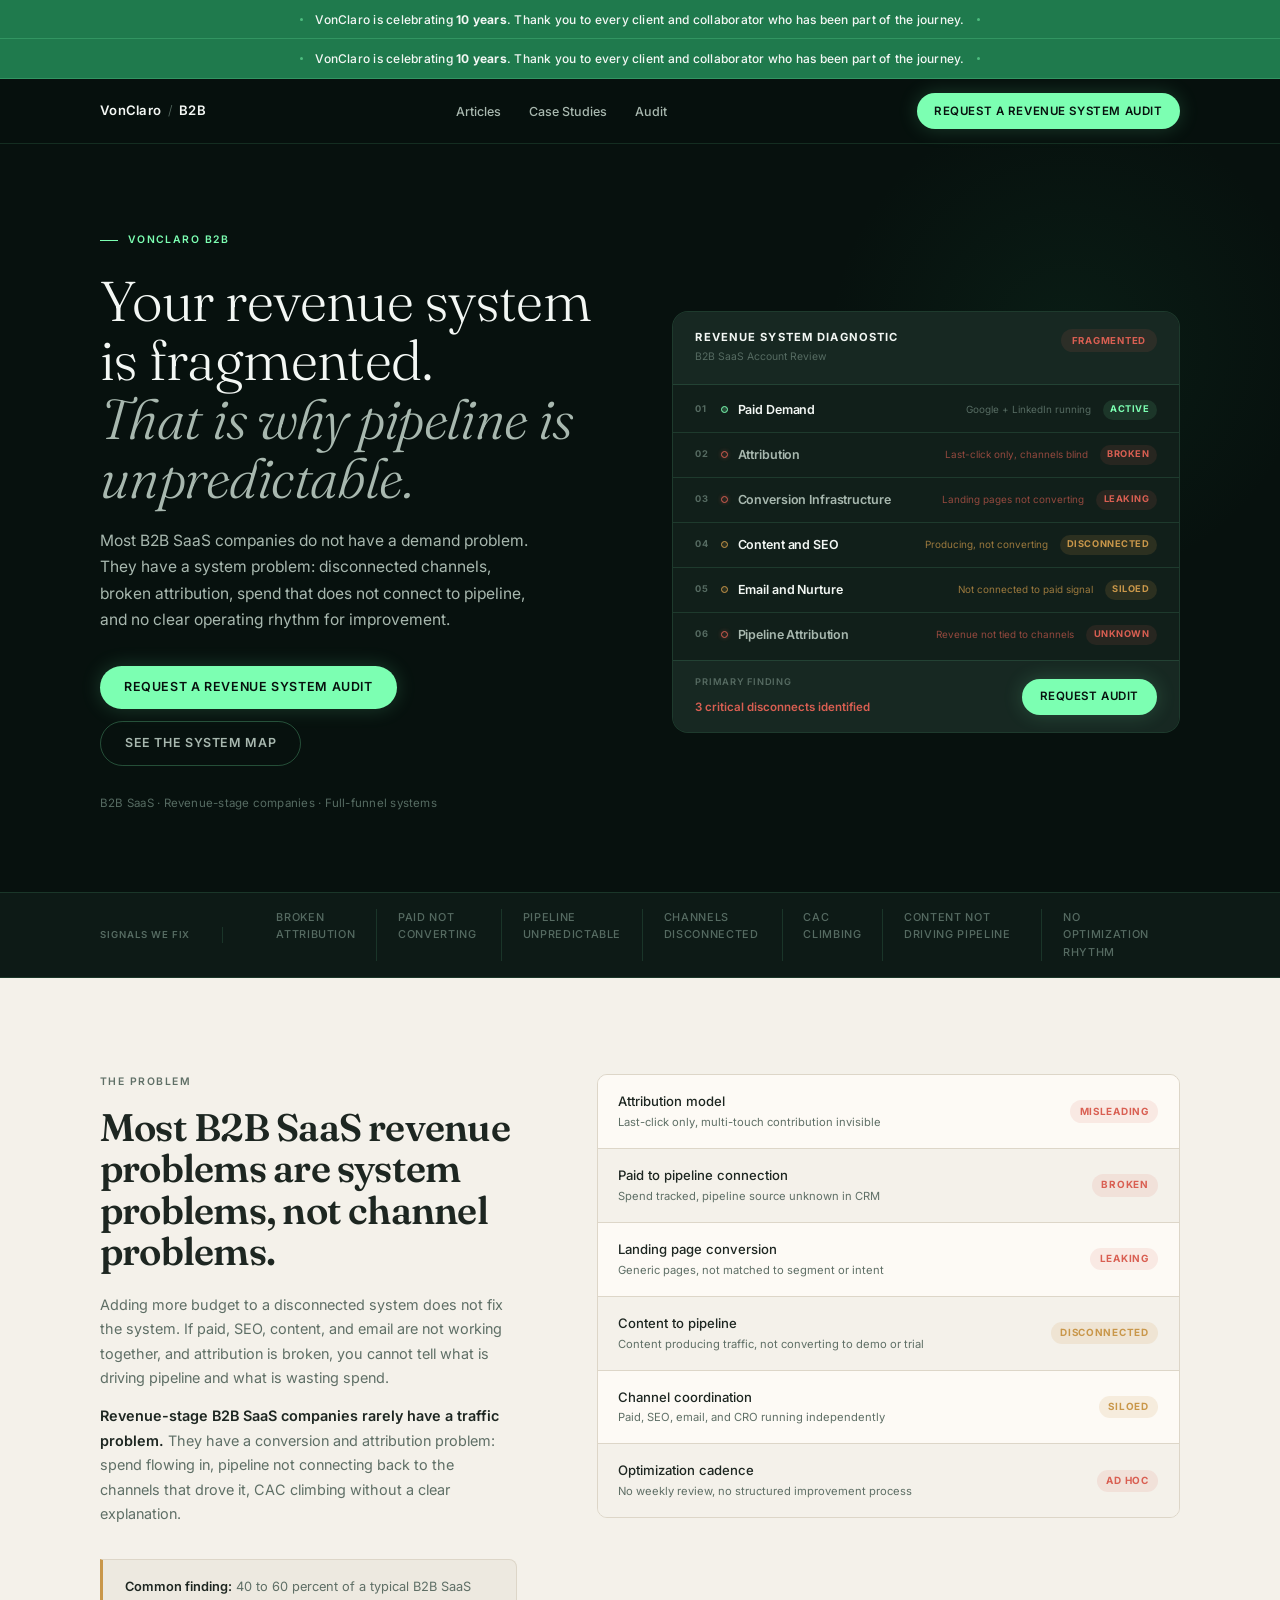
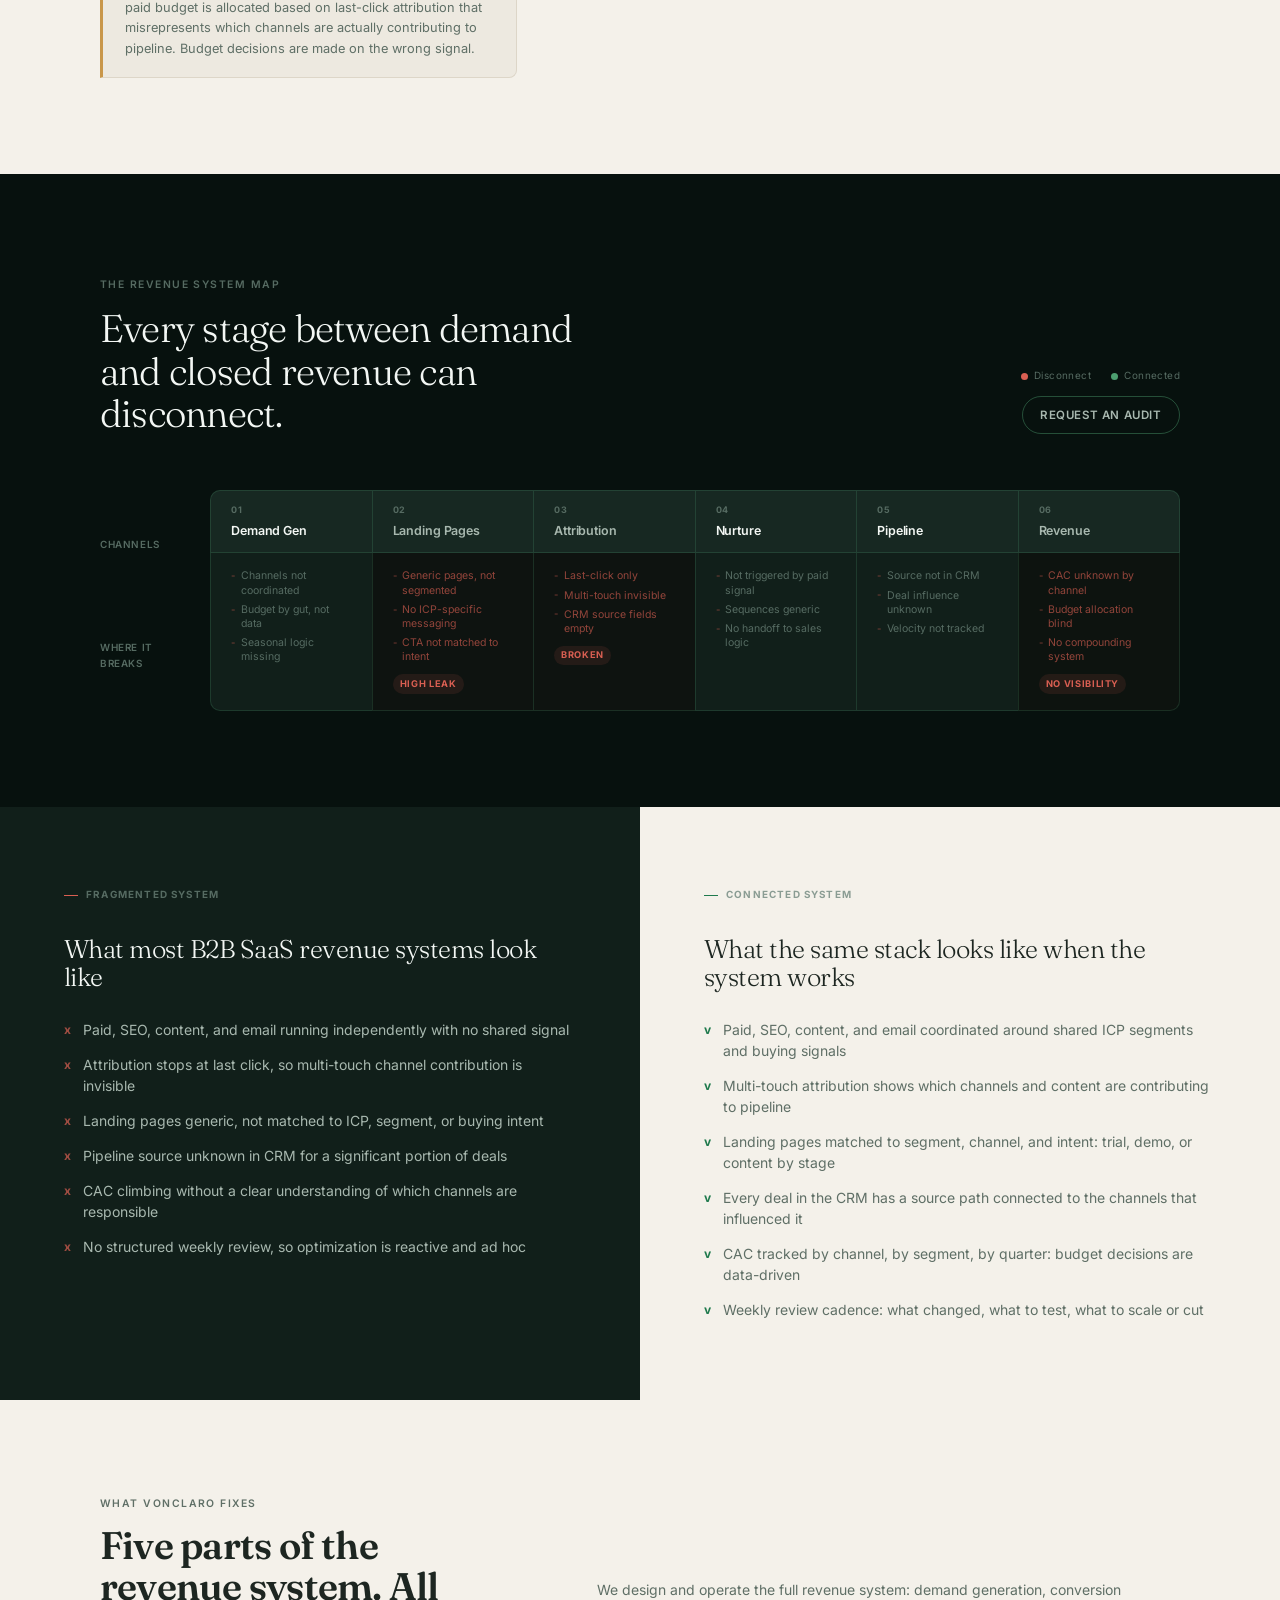
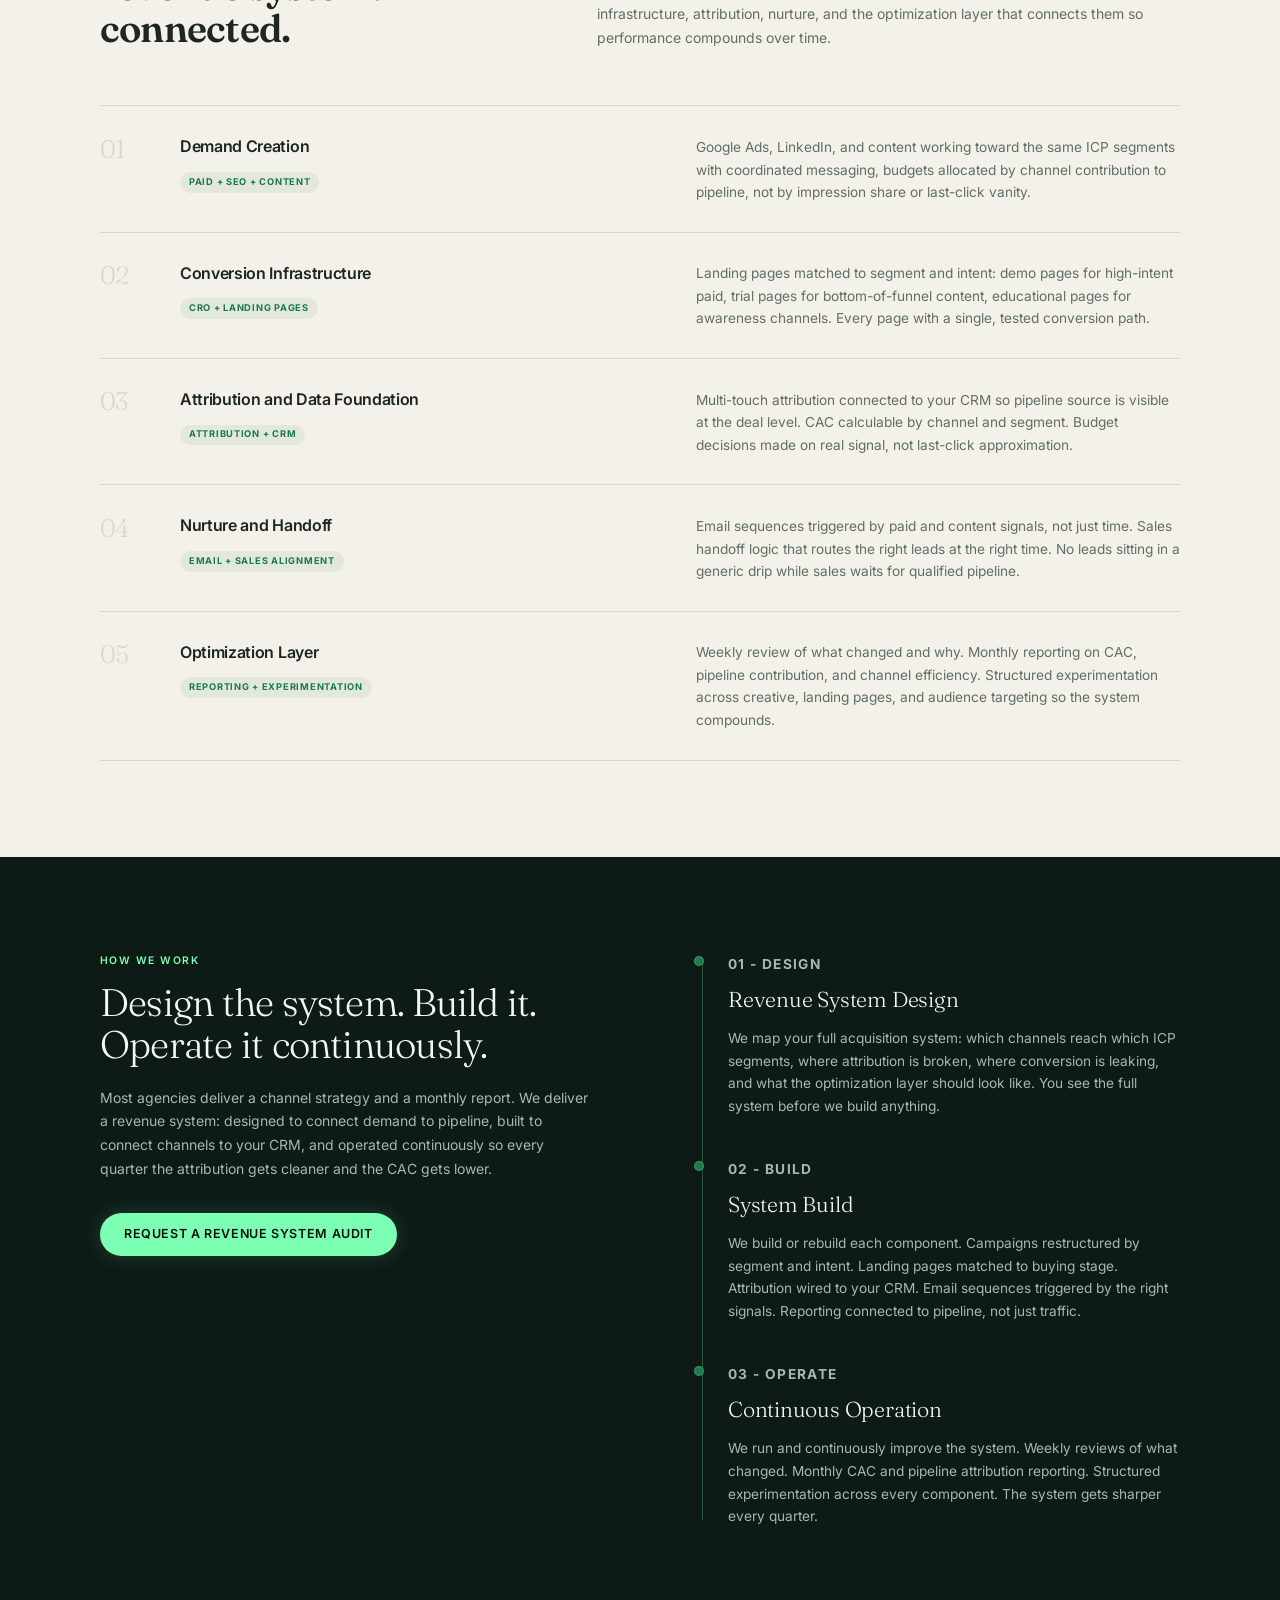
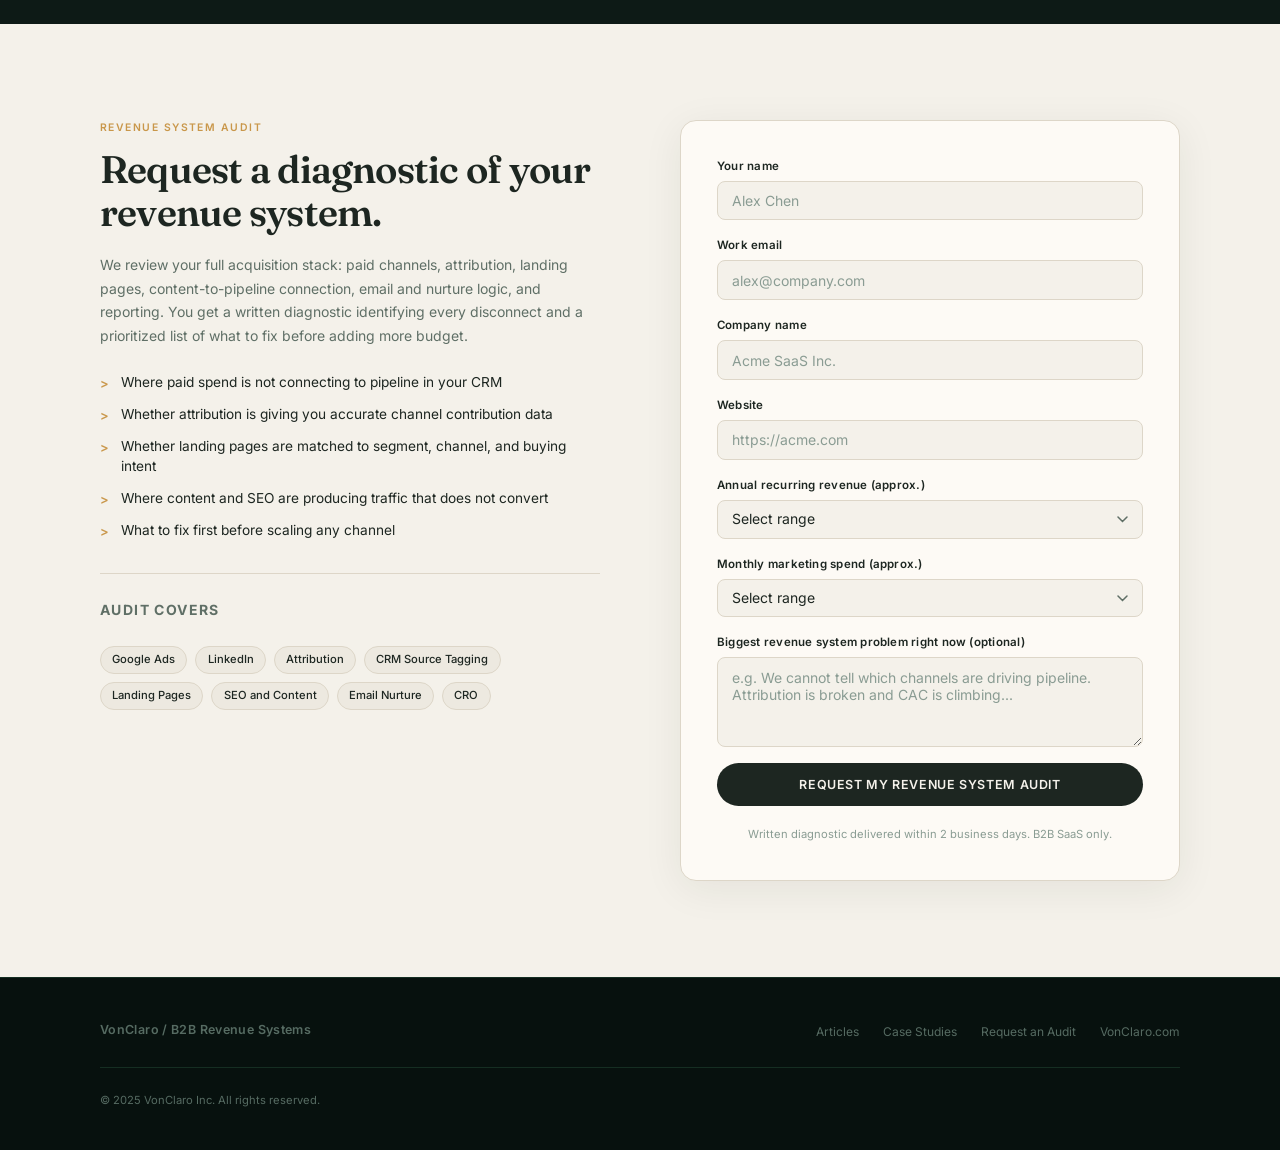
==== index.html @ b12280a7 "Add 10th anniversary announcement strip" ====
<!DOCTYPE html>
<html lang="en">
<head>
  <meta charset="UTF-8" />
  <meta name="viewport" content="width=device-width, initial-scale=1.0" />
  <title>B2B Revenue Systems for SaaS Companies | VonClaro</title>
  <meta name="description" content="VonClaro designs, builds, and operates the revenue systems that connect demand generation to pipeline for B2B SaaS companies. Paid, SEO, content, email, and CRO working together." />
  <link rel="stylesheet" href="/css/content.css" />
  <link rel="icon" href="https://vonclaro.com/favicon.png" />
</head>
<body>
<div class="announcement"><div class="container"><div class="announcement__inner"><span class="announcement__dot"></span><p class="announcement__text">VonClaro is celebrating <strong>10 years</strong>. Thank you to every client and collaborator who has been part of the journey.</p><span class="announcement__dot"></span></div></div></div>
<div class="announcement"><div class="container"><div class="announcement__inner"><span class="announcement__dot"></span><p class="announcement__text">VonClaro is celebrating <strong>10 years</strong>. Thank you to every client and collaborator who has been part of the journey.</p><span class="announcement__dot"></span></div></div></div>

<nav class="nav">
  <div class="container">
    <div class="nav__inner">
      <a href="/" class="nav__logo">VonClaro <span class="nav__logo-sep">/</span> B2B</a>
      <ul class="nav__links">
        <li><a href="/articles/">Articles</a></li>
        <li><a href="/case-studies/">Case Studies</a></li>
        <li><a href="#audit">Audit</a></li>
      </ul>
      <a href="#audit" class="btn btn--primary btn--sm">Request a Revenue System Audit</a>
    </div>
  </div>
</nav>

<!-- HERO -->
<section class="hero">
  <div class="container">
    <div class="hero__grid">
      <div class="hero__copy">
        <div class="hero__kicker">
          <span class="eyebrow eyebrow--green">VonClaro B2B</span>
        </div>
        <h1 class="hero__h1">Your revenue system is fragmented.<br><em>That is why pipeline is unpredictable.</em></h1>
        <p class="hero__sub">Most B2B SaaS companies do not have a demand problem. They have a system problem: disconnected channels, broken attribution, spend that does not connect to pipeline, and no clear operating rhythm for improvement.</p>
        <div class="hero__actions">
          <a href="#audit" class="btn btn--primary">Request a Revenue System Audit</a>
          <a href="#sysmap" class="btn btn--ghost">See the System Map</a>
        </div>
        <p class="hero__trust">B2B SaaS &middot; Revenue-stage companies &middot; Full-funnel systems</p>
      </div>

      <!-- Revenue System Diagnostic Widget -->
      <div class="rsd-widget">
        <div class="rsd-widget__header">
          <div>
            <div class="rsd-widget__label">Revenue System Diagnostic</div>
            <div class="rsd-widget__sub">B2B SaaS Account Review</div>
          </div>
          <div class="rsd-widget__badge">Fragmented</div>
        </div>
        <div class="rsd-stages">
          <div class="rsd-stage">
            <div class="rsd-stage__left">
              <span class="rsd-stage__num">01</span>
              <span class="rsd-stage__dot rsd-stage__dot--ok"></span>
              <span class="rsd-stage__name">Paid Demand</span>
            </div>
            <div class="rsd-stage__right">
              <span class="rsd-stage__note">Google + LinkedIn running</span>
              <span class="rsd-badge rsd-badge--ok">Active</span>
            </div>
          </div>
          <div class="rsd-stage rsd-stage--issue">
            <div class="rsd-stage__left">
              <span class="rsd-stage__num">02</span>
              <span class="rsd-stage__dot rsd-stage__dot--leak"></span>
              <span class="rsd-stage__name">Attribution</span>
            </div>
            <div class="rsd-stage__right">
              <span class="rsd-stage__note">Last-click only, channels blind</span>
              <span class="rsd-badge rsd-badge--leak">Broken</span>
            </div>
          </div>
          <div class="rsd-stage rsd-stage--issue">
            <div class="rsd-stage__left">
              <span class="rsd-stage__num">03</span>
              <span class="rsd-stage__dot rsd-stage__dot--leak"></span>
              <span class="rsd-stage__name">Conversion Infrastructure</span>
            </div>
            <div class="rsd-stage__right">
              <span class="rsd-stage__note">Landing pages not converting</span>
              <span class="rsd-badge rsd-badge--leak">Leaking</span>
            </div>
          </div>
          <div class="rsd-stage rsd-stage--warn">
            <div class="rsd-stage__left">
              <span class="rsd-stage__num">04</span>
              <span class="rsd-stage__dot rsd-stage__dot--warn"></span>
              <span class="rsd-stage__name">Content and SEO</span>
            </div>
            <div class="rsd-stage__right">
              <span class="rsd-stage__note">Producing, not converting</span>
              <span class="rsd-badge rsd-badge--warn">Disconnected</span>
            </div>
          </div>
          <div class="rsd-stage rsd-stage--warn">
            <div class="rsd-stage__left">
              <span class="rsd-stage__num">05</span>
              <span class="rsd-stage__dot rsd-stage__dot--warn"></span>
              <span class="rsd-stage__name">Email and Nurture</span>
            </div>
            <div class="rsd-stage__right">
              <span class="rsd-stage__note">Not connected to paid signal</span>
              <span class="rsd-badge rsd-badge--warn">Siloed</span>
            </div>
          </div>
          <div class="rsd-stage rsd-stage--issue">
            <div class="rsd-stage__left">
              <span class="rsd-stage__num">06</span>
              <span class="rsd-stage__dot rsd-stage__dot--leak"></span>
              <span class="rsd-stage__name">Pipeline Attribution</span>
            </div>
            <div class="rsd-stage__right">
              <span class="rsd-stage__note">Revenue not tied to channels</span>
              <span class="rsd-badge rsd-badge--leak">Unknown</span>
            </div>
          </div>
        </div>
        <div class="rsd-widget__footer">
          <div>
            <span class="rsd-widget__finding-label">Primary finding</span>
            <span class="rsd-widget__finding-val">3 critical disconnects identified</span>
          </div>
          <a href="#audit" class="btn btn--primary btn--sm">Request Audit</a>
        </div>
      </div>
    </div>
  </div>
</section>

<!-- SIGNALS -->
<div class="signals">
  <div class="container">
    <div class="signals__inner">
      <span class="signals__label">Signals we fix</span>
      <ul class="signals__list">
        <li class="signals__item">Broken attribution</li>
        <li class="signals__item">Paid not converting</li>
        <li class="signals__item">Pipeline unpredictable</li>
        <li class="signals__item">Channels disconnected</li>
        <li class="signals__item">CAC climbing</li>
        <li class="signals__item">Content not driving pipeline</li>
        <li class="signals__item">No optimization rhythm</li>
      </ul>
    </div>
  </div>
</div>

<!-- PROBLEM - light -->
<section class="problem">
  <div class="container">
    <div class="problem__inner">
      <div class="problem__copy">
        <span class="eyebrow eyebrow--muted" style="display:block;margin-bottom:1rem;">The Problem</span>
        <h2>Most B2B SaaS revenue problems are system problems, not channel problems.</h2>
        <p>Adding more budget to a disconnected system does not fix the system. If paid, SEO, content, and email are not working together, and attribution is broken, you cannot tell what is driving pipeline and what is wasting spend.</p>
        <p><strong>Revenue-stage B2B SaaS companies rarely have a traffic problem.</strong> They have a conversion and attribution problem: spend flowing in, pipeline not connecting back to the channels that drove it, CAC climbing without a clear explanation.</p>
        <div class="problem__callout">
          <p><strong>Common finding:</strong> 40 to 60 percent of a typical B2B SaaS paid budget is allocated based on last-click attribution that misrepresents which channels are actually contributing to pipeline. Budget decisions are made on the wrong signal.</p>
        </div>
      </div>
      <div class="signal-list">
        <div class="signal-row">
          <div><div class="signal-row__label">Attribution model</div><div class="signal-row__sub">Last-click only, multi-touch contribution invisible</div></div>
          <span class="signal-row__status status-broken">Misleading</span>
        </div>
        <div class="signal-row">
          <div><div class="signal-row__label">Paid to pipeline connection</div><div class="signal-row__sub">Spend tracked, pipeline source unknown in CRM</div></div>
          <span class="signal-row__status status-broken">Broken</span>
        </div>
        <div class="signal-row">
          <div><div class="signal-row__label">Landing page conversion</div><div class="signal-row__sub">Generic pages, not matched to segment or intent</div></div>
          <span class="signal-row__status status-broken">Leaking</span>
        </div>
        <div class="signal-row">
          <div><div class="signal-row__label">Content to pipeline</div><div class="signal-row__sub">Content producing traffic, not converting to demo or trial</div></div>
          <span class="signal-row__status status-missing">Disconnected</span>
        </div>
        <div class="signal-row">
          <div><div class="signal-row__label">Channel coordination</div><div class="signal-row__sub">Paid, SEO, email, and CRO running independently</div></div>
          <span class="signal-row__status status-missing">Siloed</span>
        </div>
        <div class="signal-row">
          <div><div class="signal-row__label">Optimization cadence</div><div class="signal-row__sub">No weekly review, no structured improvement process</div></div>
          <span class="signal-row__status status-broken">Ad hoc</span>
        </div>
      </div>
    </div>
  </div>
</section>

<!-- REVENUE SYSTEM MAP - dark -->
<section class="sysmap" id="sysmap">
  <div class="container">
    <div class="sysmap__header">
      <div>
        <span class="eyebrow eyebrow--subtle">The Revenue System Map</span>
        <h2>Every stage between demand and closed revenue can disconnect.</h2>
      </div>
      <div class="sysmap__header-right">
        <div class="sysmap__legend">
          <span class="legend-item"><span class="legend-dot legend-dot--leak"></span>Disconnect</span>
          <span class="legend-item"><span class="legend-dot legend-dot--ok"></span>Connected</span>
        </div>
        <a href="#audit" class="btn btn--ghost btn--sm">Request an Audit</a>
      </div>
    </div>
    <div class="pipeline">
      <div class="pipe-row">
        <div class="pipe-axis">
          <span class="pipe-axis__label">Channels</span>
          <span class="pipe-axis__label">Where it breaks</span>
        </div>
        <div style="flex:1;overflow:hidden;">
          <div class="pipe-stages pipe-header">
            <div class="pipe-stage"><p class="pipe-stage__num">01</p><p class="pipe-stage__name">Demand Gen</p></div>
            <div class="pipe-stage pipe-stage--leak"><p class="pipe-stage__num">02</p><p class="pipe-stage__name">Landing Pages</p></div>
            <div class="pipe-stage pipe-stage--leak"><p class="pipe-stage__num">03</p><p class="pipe-stage__name">Attribution</p></div>
            <div class="pipe-stage"><p class="pipe-stage__num">04</p><p class="pipe-stage__name">Nurture</p></div>
            <div class="pipe-stage"><p class="pipe-stage__num">05</p><p class="pipe-stage__name">Pipeline</p></div>
            <div class="pipe-stage pipe-stage--leak"><p class="pipe-stage__num">06</p><p class="pipe-stage__name">Revenue</p></div>
          </div>
          <div class="pipe-stages pipe-body">
            <div class="pipe-stage">
              <ul class="pipe-leaks">
                <li>Channels not coordinated</li>
                <li>Budget by gut, not data</li>
                <li>Seasonal logic missing</li>
              </ul>
            </div>
            <div class="pipe-stage pipe-stage--leak">
              <ul class="pipe-leaks">
                <li>Generic pages, not segmented</li>
                <li>No ICP-specific messaging</li>
                <li>CTA not matched to intent</li>
              </ul>
              <span class="pipe-stage__tag">High leak</span>
            </div>
            <div class="pipe-stage pipe-stage--leak">
              <ul class="pipe-leaks">
                <li>Last-click only</li>
                <li>Multi-touch invisible</li>
                <li>CRM source fields empty</li>
              </ul>
              <span class="pipe-stage__tag">Broken</span>
            </div>
            <div class="pipe-stage">
              <ul class="pipe-leaks">
                <li>Not triggered by paid signal</li>
                <li>Sequences generic</li>
                <li>No handoff to sales logic</li>
              </ul>
            </div>
            <div class="pipe-stage">
              <ul class="pipe-leaks">
                <li>Source not in CRM</li>
                <li>Deal influence unknown</li>
                <li>Velocity not tracked</li>
              </ul>
            </div>
            <div class="pipe-stage pipe-stage--leak">
              <ul class="pipe-leaks">
                <li>CAC unknown by channel</li>
                <li>Budget allocation blind</li>
                <li>No compounding system</li>
              </ul>
              <span class="pipe-stage__tag">No visibility</span>
            </div>
          </div>
        </div>
      </div>
    </div>
  </div>
</section>

<!-- SPLIT -->
<div class="split">
  <div class="split__dark">
    <p class="split__label split__label--dark">Fragmented system</p>
    <p class="split__h3 split__h3--dark">What most B2B SaaS revenue systems look like</p>
    <ul class="split-list split-list--dark">
      <li>Paid, SEO, content, and email running independently with no shared signal</li>
      <li>Attribution stops at last click, so multi-touch channel contribution is invisible</li>
      <li>Landing pages generic, not matched to ICP, segment, or buying intent</li>
      <li>Pipeline source unknown in CRM for a significant portion of deals</li>
      <li>CAC climbing without a clear understanding of which channels are responsible</li>
      <li>No structured weekly review, so optimization is reactive and ad hoc</li>
    </ul>
  </div>
  <div class="split__light">
    <p class="split__label split__label--light">Connected system</p>
    <p class="split__h3 split__h3--light">What the same stack looks like when the system works</p>
    <ul class="split-list split-list--light">
      <li>Paid, SEO, content, and email coordinated around shared ICP segments and buying signals</li>
      <li>Multi-touch attribution shows which channels and content are contributing to pipeline</li>
      <li>Landing pages matched to segment, channel, and intent: trial, demo, or content by stage</li>
      <li>Every deal in the CRM has a source path connected to the channels that influenced it</li>
      <li>CAC tracked by channel, by segment, by quarter: budget decisions are data-driven</li>
      <li>Weekly review cadence: what changed, what to test, what to scale or cut</li>
    </ul>
  </div>
</div>

<!-- WHAT WE FIX - light -->
<section class="fixes">
  <div class="container">
    <div class="fixes__top">
      <div>
        <span class="eyebrow eyebrow--muted" style="display:block;margin-bottom:0.75rem;">What VonClaro Fixes</span>
        <h2>Five parts of the revenue system. All connected.</h2>
      </div>
      <p>We design and operate the full revenue system: demand generation, conversion infrastructure, attribution, nurture, and the optimization layer that connects them so performance compounds over time.</p>
    </div>
    <div class="fixes__list">
      <div class="fix-row">
        <span class="fix-row__num">01</span>
        <div><p class="fix-row__title">Demand Creation</p><span class="fix-row__tag">Paid + SEO + Content</span></div>
        <p class="fix-row__desc">Google Ads, LinkedIn, and content working toward the same ICP segments with coordinated messaging, budgets allocated by channel contribution to pipeline, not by impression share or last-click vanity.</p>
      </div>
      <div class="fix-row">
        <span class="fix-row__num">02</span>
        <div><p class="fix-row__title">Conversion Infrastructure</p><span class="fix-row__tag">CRO + Landing Pages</span></div>
        <p class="fix-row__desc">Landing pages matched to segment and intent: demo pages for high-intent paid, trial pages for bottom-of-funnel content, educational pages for awareness channels. Every page with a single, tested conversion path.</p>
      </div>
      <div class="fix-row">
        <span class="fix-row__num">03</span>
        <div><p class="fix-row__title">Attribution and Data Foundation</p><span class="fix-row__tag">Attribution + CRM</span></div>
        <p class="fix-row__desc">Multi-touch attribution connected to your CRM so pipeline source is visible at the deal level. CAC calculable by channel and segment. Budget decisions made on real signal, not last-click approximation.</p>
      </div>
      <div class="fix-row">
        <span class="fix-row__num">04</span>
        <div><p class="fix-row__title">Nurture and Handoff</p><span class="fix-row__tag">Email + Sales Alignment</span></div>
        <p class="fix-row__desc">Email sequences triggered by paid and content signals, not just time. Sales handoff logic that routes the right leads at the right time. No leads sitting in a generic drip while sales waits for qualified pipeline.</p>
      </div>
      <div class="fix-row">
        <span class="fix-row__num">05</span>
        <div><p class="fix-row__title">Optimization Layer</p><span class="fix-row__tag">Reporting + Experimentation</span></div>
        <p class="fix-row__desc">Weekly review of what changed and why. Monthly reporting on CAC, pipeline contribution, and channel efficiency. Structured experimentation across creative, landing pages, and audience targeting so the system compounds.</p>
      </div>
    </div>
  </div>
</section>

<!-- DESIGN BUILD OPERATE - dark -->
<section class="dbo">
  <div class="container">
    <div class="dbo__inner">
      <div class="dbo__intro">
        <span class="eyebrow eyebrow--green" style="display:block;margin-bottom:0.75rem;">How We Work</span>
        <h2>Design the system. Build it. Operate it continuously.</h2>
        <p>Most agencies deliver a channel strategy and a monthly report. We deliver a revenue system: designed to connect demand to pipeline, built to connect channels to your CRM, and operated continuously so every quarter the attribution gets cleaner and the CAC gets lower.</p>
        <div style="margin-top:2rem;">
          <a href="#audit" class="btn btn--primary">Request a Revenue System Audit</a>
        </div>
      </div>
      <div class="dbo__timeline">
        <div class="dbo__phase">
          <div class="dbo__phase-dot"></div>
          <p class="dbo__phase-label">01 - Design</p>
          <h3>Revenue System Design</h3>
          <p>We map your full acquisition system: which channels reach which ICP segments, where attribution is broken, where conversion is leaking, and what the optimization layer should look like. You see the full system before we build anything.</p>
        </div>
        <div class="dbo__phase">
          <div class="dbo__phase-dot"></div>
          <p class="dbo__phase-label">02 - Build</p>
          <h3>System Build</h3>
          <p>We build or rebuild each component. Campaigns restructured by segment and intent. Landing pages matched to buying stage. Attribution wired to your CRM. Email sequences triggered by the right signals. Reporting connected to pipeline, not just traffic.</p>
        </div>
        <div class="dbo__phase">
          <div class="dbo__phase-dot"></div>
          <p class="dbo__phase-label">03 - Operate</p>
          <h3>Continuous Operation</h3>
          <p>We run and continuously improve the system. Weekly reviews of what changed. Monthly CAC and pipeline attribution reporting. Structured experimentation across every component. The system gets sharper every quarter.</p>
        </div>
      </div>
    </div>
  </div>
</section>

<!-- AUDIT FORM - warm -->
<section class="wyg" id="audit">
  <div class="container">
    <div class="wyg__inner">
      <div class="wyg__copy">
        <span class="eyebrow eyebrow--brass" style="display:block;margin-bottom:0.75rem;">Revenue System Audit</span>
        <h2>Request a diagnostic of your revenue system.</h2>
        <p>We review your full acquisition stack: paid channels, attribution, landing pages, content-to-pipeline connection, email and nurture logic, and reporting. You get a written diagnostic identifying every disconnect and a prioritized list of what to fix before adding more budget.</p>
        <ul class="wyg__list">
          <li>Where paid spend is not connecting to pipeline in your CRM</li>
          <li>Whether attribution is giving you accurate channel contribution data</li>
          <li>Whether landing pages are matched to segment, channel, and buying intent</li>
          <li>Where content and SEO are producing traffic that does not convert</li>
          <li>What to fix first before scaling any channel</li>
        </ul>
        <div class="wyg__checklist">
          <p class="wyg__checklist-label">Audit covers</p>
          <div class="wyg__checklist-items">
            <span class="wyg__check">Google Ads</span>
            <span class="wyg__check">LinkedIn</span>
            <span class="wyg__check">Attribution</span>
            <span class="wyg__check">CRM Source Tagging</span>
            <span class="wyg__check">Landing Pages</span>
            <span class="wyg__check">SEO and Content</span>
            <span class="wyg__check">Email Nurture</span>
            <span class="wyg__check">CRO</span>
          </div>
        </div>
      </div>
      <div>
        <form class="audit-form" name="b2b-revenue-audit" method="POST" data-netlify="true" action="/thank-you.html">
          <input type="hidden" name="form-name" value="b2b-revenue-audit" />
          <div class="form-group">
            <label for="name">Your name</label>
            <input type="text" id="name" name="name" placeholder="Alex Chen" required />
          </div>
          <div class="form-group">
            <label for="email">Work email</label>
            <input type="email" id="email" name="email" placeholder="alex@company.com" required />
          </div>
          <div class="form-group">
            <label for="company">Company name</label>
            <input type="text" id="company" name="company" placeholder="Acme SaaS Inc." required />
          </div>
          <div class="form-group">
            <label for="website">Website</label>
            <input type="url" id="website" name="website" placeholder="https://acme.com" />
          </div>
          <div class="form-group">
            <label for="arr">Annual recurring revenue (approx.)</label>
            <select id="arr" name="arr" required>
              <option value="" disabled selected>Select range</option>
              <option value="under-1m">Under $1M ARR</option>
              <option value="1m-5m">$1M - $5M ARR</option>
              <option value="5m-20m">$5M - $20M ARR</option>
              <option value="20m-plus">$20M+ ARR</option>
            </select>
          </div>
          <div class="form-group">
            <label for="budget">Monthly marketing spend (approx.)</label>
            <select id="budget" name="budget" required>
              <option value="" disabled selected>Select range</option>
              <option value="under-10k">Under $10,000/mo</option>
              <option value="10k-30k">$10,000 - $30,000/mo</option>
              <option value="30k-100k">$30,000 - $100,000/mo</option>
              <option value="100k-plus">$100,000+/mo</option>
            </select>
          </div>
          <div class="form-group">
            <label for="problem">Biggest revenue system problem right now (optional)</label>
            <textarea id="problem" name="problem" placeholder="e.g. We cannot tell which channels are driving pipeline. Attribution is broken and CAC is climbing..."></textarea>
          </div>
          <button type="submit" class="form-submit-btn">Request My Revenue System Audit</button>
          <p class="form-note">Written diagnostic delivered within 2 business days. B2B SaaS only.</p>
        </form>
      </div>
    </div>
  </div>
</section>

<footer class="footer">
  <div class="container">
    <div class="footer__inner">
      <span class="footer__brand">VonClaro / B2B Revenue Systems</span>
      <ul class="footer__links">
        <li><a href="/articles/">Articles</a></li>
        <li><a href="/case-studies/">Case Studies</a></li>
        <li><a href="#audit">Request an Audit</a></li>
        <li><a href="https://vonclaro.com">VonClaro.com</a></li>
      </ul>
    </div>
    <p class="footer__copy">&copy; 2025 VonClaro Inc. All rights reserved.</p>
  </div>
</footer>

</body>
</html>
---- css/content.css ----
@import url('https://fonts.googleapis.com/css2?family=Inter:wght@300;400;500;600;700&family=Fraunces:ital,opsz,wght@0,9..144,300;0,9..144,600;1,9..144,300;1,9..144,600&display=swap');

:root {
  --vc-bg:            #07110E;
  --vc-bg-soft:       #0D1A16;
  --vc-surface:       #111F1A;
  --vc-surface-up:    #172822;
  --vc-text:          #F3F7F4;
  --vc-text-muted:    #A8B8AF;
  --vc-text-subtle:   #566B62;
  --vc-green:         #7CFFB2;
  --vc-green-deep:    #1F7A4D;
  --vc-border:        rgba(124,255,178,0.12);
  --vc-border-strong: rgba(124,255,178,0.26);
  --lt-bg:      #F4F1EA;
  --lt-bg-soft: #EDE9E0;
  --lt-border:  #DDD6C8;
  --lt-text:    #1D2621;
  --lt-muted:   #5F6F66;
  --lt-subtle:  #8A9C93;
  --brass:      #C9974A;
  --brass-soft: rgba(201,151,74,0.14);
  --leak:       #D95F52;
  --leak-soft:  rgba(217,95,82,0.11);
  --font-sans: 'Inter', ui-sans-serif, system-ui, -apple-system, sans-serif;
  --font-disp: 'Fraunces', Georgia, serif;
  --max-w: 1080px;
  --max-w-prose: 700px;
  --r-btn: 999px;
}

*, *::before, *::after { box-sizing: border-box; margin: 0; padding: 0; }
html { scroll-behavior: smooth; }
body { background: var(--vc-bg); color: var(--vc-text); font-family: var(--font-sans); font-size: 1rem; line-height: 1.6; -webkit-font-smoothing: antialiased; }

.container { width: min(var(--max-w), 100% - 2.5rem); margin-inline: auto; }
.container--prose { width: min(var(--max-w-prose), 100% - 2.5rem); margin-inline: auto; }
.eyebrow { font-size: 0.65rem; font-weight: 600; letter-spacing: 0.14em; text-transform: uppercase; }
.eyebrow--green { color: var(--vc-green); }
.eyebrow--brass { color: var(--brass); }
.eyebrow--muted { color: var(--lt-muted); }
.eyebrow--subtle { color: var(--vc-text-subtle); }
a { color: var(--vc-green); text-decoration: none; }
a:hover { text-decoration: underline; }

.btn { display: inline-flex; align-items: center; font-family: var(--font-sans); font-weight: 600; font-size: 0.78rem; letter-spacing: 0.05em; text-transform: uppercase; padding: 0.72rem 1.5rem; border-radius: var(--r-btn); border: none; cursor: pointer; transition: opacity 0.18s, transform 0.15s, box-shadow 0.18s; white-space: nowrap; text-decoration: none !important; }
.btn:hover { opacity: 0.88; transform: translateY(-1px); }
.btn--primary { background: var(--vc-green); color: #07110E; box-shadow: 0 0 20px rgba(124,255,178,0.18); }
.btn--primary:hover { box-shadow: 0 0 28px rgba(124,255,178,0.28); }
.btn--ghost { background: transparent; color: var(--vc-text-muted); border: 1px solid var(--vc-border-strong); }
.btn--ghost:hover { color: var(--vc-text); border-color: rgba(124,255,178,0.38); }
.btn--dark { background: var(--lt-text); color: var(--lt-bg); }
.btn--dark:hover { opacity: 0.85; }
.btn--sm { font-size: 0.72rem; padding: 0.55rem 1.1rem; }

.nav { position: sticky; top: 0; z-index: 100; background: rgba(7,17,14,0.92); backdrop-filter: blur(16px); border-bottom: 1px solid var(--vc-border); padding: 0.875rem 0; }
.nav__inner { display: flex; align-items: center; justify-content: space-between; gap: 1.5rem; }
.nav__logo { font-size: 0.82rem; font-weight: 600; color: var(--vc-text); letter-spacing: 0.02em; display: flex; align-items: center; gap: 0.4rem; }
.nav__logo-sep { color: var(--vc-text-subtle); font-weight: 300; }
.nav__links { display: flex; gap: 1.75rem; list-style: none; }
.nav__links a { font-size: 0.78rem; font-weight: 500; color: var(--vc-text-muted); transition: color 0.2s; }
.nav__links a:hover { color: var(--vc-text); text-decoration: none; }

/* Hero */
.hero { background: var(--vc-bg); padding: 5.5rem 0 5rem; position: relative; overflow: hidden; }
.hero::after { content: ''; position: absolute; top: -10%; right: -5%; width: 550px; height: 550px; background: radial-gradient(circle, rgba(31,122,77,0.11) 0%, transparent 62%); pointer-events: none; }
.hero__grid { display: grid; grid-template-columns: 1fr 1fr; gap: 4rem; align-items: center; position: relative; z-index: 1; }
.hero__kicker { display: flex; align-items: center; gap: 0.6rem; margin-bottom: 1.5rem; }
.hero__kicker::before { content: ''; display: block; width: 18px; height: 1px; background: var(--vc-green); }
.hero__h1 { font-family: var(--font-disp); font-weight: 300; font-size: clamp(2.4rem, 4.5vw, 3.5rem); line-height: 1.05; letter-spacing: -0.01em; color: var(--vc-text); margin-bottom: 1.25rem; }
.hero__h1 em { font-style: italic; color: var(--vc-text-muted); }
.hero__sub { font-size: 0.975rem; color: var(--vc-text-muted); line-height: 1.7; margin-bottom: 2rem; max-width: 44ch; }
.hero__actions { display: flex; gap: 0.75rem; flex-wrap: wrap; align-items: center; margin-bottom: 1.75rem; }
.hero__trust { font-size: 0.72rem; color: var(--vc-text-subtle); letter-spacing: 0.02em; }

/* Revenue System Diagnostic Widget */
.rsd-widget { background: var(--vc-surface); border: 1px solid var(--vc-border); border-radius: 16px; overflow: hidden; }
.rsd-widget__header { padding: 1.1rem 1.4rem; border-bottom: 1px solid var(--vc-border); display: flex; align-items: flex-start; justify-content: space-between; gap: 1rem; background: var(--vc-surface-up); }
.rsd-widget__label { font-size: 0.7rem; font-weight: 700; letter-spacing: 0.1em; text-transform: uppercase; color: var(--vc-text); margin-bottom: 0.15rem; }
.rsd-widget__sub { font-size: 0.65rem; color: var(--vc-text-subtle); }
.rsd-widget__badge { font-size: 0.6rem; font-weight: 700; letter-spacing: 0.08em; text-transform: uppercase; padding: 0.22rem 0.65rem; border-radius: 999px; background: var(--leak-soft); color: var(--leak); white-space: nowrap; flex-shrink: 0; }
.rsd-stages { padding: 0.2rem 0; }
.rsd-stage { display: flex; align-items: center; justify-content: space-between; padding: 0.75rem 1.4rem; border-bottom: 1px solid var(--vc-border); gap: 0.75rem; }
.rsd-stage:last-child { border-bottom: none; }
.rsd-stage__left { display: flex; align-items: center; gap: 0.6rem; }
.rsd-stage__num { font-size: 0.58rem; font-weight: 700; color: var(--vc-text-subtle); letter-spacing: 0.06em; width: 1rem; flex-shrink: 0; }
.rsd-stage__dot { width: 7px; height: 7px; border-radius: 50%; flex-shrink: 0; border: 1px solid; }
.rsd-stage__dot--ok { background: rgba(124,255,178,0.2); border-color: var(--vc-green); }
.rsd-stage__dot--leak { background: var(--leak-soft); border-color: var(--leak); box-shadow: 0 0 4px rgba(217,95,82,0.3); }
.rsd-stage__dot--warn { background: rgba(201,151,74,0.14); border-color: var(--brass); }
.rsd-stage__name { font-size: 0.78rem; font-weight: 600; color: var(--vc-text); letter-spacing: -0.01em; }
.rsd-stage--issue .rsd-stage__name { color: var(--vc-text-muted); }
.rsd-stage__right { display: flex; align-items: center; gap: 0.75rem; flex-shrink: 0; }
.rsd-stage__note { font-size: 0.62rem; color: var(--vc-text-subtle); }
.rsd-stage--issue .rsd-stage__note { color: rgba(217,95,82,0.65); }
.rsd-stage--warn .rsd-stage__note { color: rgba(201,151,74,0.75); }
.rsd-badge { font-size: 0.58rem; font-weight: 700; letter-spacing: 0.06em; text-transform: uppercase; padding: 0.15rem 0.45rem; border-radius: 999px; }
.rsd-badge--ok { background: rgba(124,255,178,0.1); color: var(--vc-green); }
.rsd-badge--leak { background: var(--leak-soft); color: var(--leak); }
.rsd-badge--warn { background: var(--brass-soft); color: var(--brass); }
.rsd-widget__footer { padding: 0.875rem 1.4rem; border-top: 1px solid var(--vc-border); background: var(--vc-surface-up); display: flex; justify-content: space-between; align-items: center; }
.rsd-widget__finding-label { font-size: 0.58rem; font-weight: 600; letter-spacing: 0.08em; text-transform: uppercase; color: var(--vc-text-subtle); display: block; margin-bottom: 0.18rem; }
.rsd-widget__finding-val { font-size: 0.72rem; font-weight: 600; color: var(--leak); }

/* Signals strip */
.signals { background: var(--vc-bg-soft); border-top: 1px solid var(--vc-border); border-bottom: 1px solid var(--vc-border); padding: 1rem 0; }
.signals__inner { display: flex; align-items: center; gap: 2rem; overflow: hidden; }
.signals__label { font-size: 0.6rem; font-weight: 600; letter-spacing: 0.1em; text-transform: uppercase; color: var(--vc-text-subtle); white-space: nowrap; flex-shrink: 0; padding-right: 2rem; border-right: 1px solid var(--vc-border); }
.signals__list { display: flex; gap: 0; list-style: none; }
.signals__item { font-size: 0.68rem; font-weight: 500; letter-spacing: 0.06em; text-transform: uppercase; color: var(--vc-text-subtle); padding: 0 1.3rem; border-right: 1px solid var(--vc-border); }
.signals__item:last-child { border-right: none; }

/* Problem - light */
.problem { background: var(--lt-bg); padding: 6rem 0; }
.problem__inner { display: grid; grid-template-columns: 5fr 7fr; gap: 5rem; align-items: start; }
.problem__copy h2 { font-family: var(--font-disp); font-weight: 600; font-size: clamp(1.9rem, 3vw, 2.5rem); color: var(--lt-text); line-height: 1.08; letter-spacing: -0.02em; margin-bottom: 1.25rem; }
.problem__copy p { font-size: 0.9rem; color: var(--lt-muted); line-height: 1.7; margin-bottom: 0.85rem; }
.problem__copy strong { color: var(--lt-text); font-weight: 600; }
.problem__callout { margin-top: 2rem; padding: 1.1rem 1.4rem; background: var(--lt-bg-soft); border: 1px solid var(--lt-border); border-left: 3px solid var(--brass); border-radius: 0 8px 8px 0; }
.problem__callout p { font-size: 0.8rem; color: var(--lt-muted); margin: 0; line-height: 1.6; }
.problem__callout strong { color: var(--lt-text); }
.signal-list { display: flex; flex-direction: column; gap: 0; border: 1px solid var(--lt-border); border-radius: 10px; overflow: hidden; }
.signal-row { display: grid; grid-template-columns: 1fr auto; align-items: center; padding: 1rem 1.3rem; border-bottom: 1px solid var(--lt-border); background: #FDFAF5; gap: 1rem; }
.signal-row:last-child { border-bottom: none; }
.signal-row:nth-child(even) { background: var(--lt-bg); }
.signal-row__label { font-size: 0.82rem; font-weight: 500; color: var(--lt-text); }
.signal-row__sub { font-size: 0.7rem; color: var(--lt-muted); margin-top: 0.12rem; }
.signal-row__status { font-size: 0.62rem; font-weight: 700; letter-spacing: 0.07em; text-transform: uppercase; padding: 0.2rem 0.6rem; border-radius: 999px; white-space: nowrap; }
.status-broken { background: var(--leak-soft); color: var(--leak); }
.status-missing { background: var(--brass-soft); color: var(--brass); }
.status-ok { background: rgba(124,255,178,0.1); color: #1A7A4A; }

/* System map - dark */
.sysmap { background: var(--vc-bg); padding: 6rem 0; }
.sysmap__header { display: grid; grid-template-columns: 1fr 1fr; gap: 3rem; align-items: end; margin-bottom: 3.5rem; }
.sysmap__header h2 { font-family: var(--font-disp); font-weight: 300; font-size: clamp(1.9rem, 3vw, 2.6rem); color: var(--vc-text); line-height: 1.1; letter-spacing: -0.02em; margin-top: 0.75rem; }
.sysmap__header-right { display: flex; flex-direction: column; gap: 0.75rem; align-items: flex-end; }
.sysmap__legend { display: flex; gap: 1.25rem; align-items: center; }
.legend-item { display: flex; gap: 0.4rem; align-items: center; font-size: 0.62rem; color: var(--vc-text-subtle); letter-spacing: 0.04em; }
.legend-dot { width: 7px; height: 7px; border-radius: 50%; }
.legend-dot--ok { background: var(--vc-green); opacity: 0.6; }
.legend-dot--leak { background: var(--leak); }
.pipeline { display: flex; flex-direction: column; gap: 0; overflow-x: auto; }
.pipe-row { display: grid; grid-template-columns: 110px 1fr; gap: 0; min-width: 600px; }
.pipe-axis { display: flex; flex-direction: column; justify-content: space-between; padding-right: 1.5rem; }
.pipe-axis__label { font-size: 0.62rem; font-weight: 600; letter-spacing: 0.06em; text-transform: uppercase; color: var(--vc-text-subtle); display: flex; align-items: center; height: 100%; }
.pipe-stages { display: flex; flex: 1; }
.pipe-stage { flex: 1; position: relative; }
.pipe-header .pipe-stage { padding: 0.75rem 1.25rem; background: var(--vc-surface-up); border: 1px solid var(--vc-border); border-right: none; display: flex; flex-direction: column; gap: 0.2rem; }
.pipe-header .pipe-stage:first-child { border-radius: 10px 0 0 0; }
.pipe-header .pipe-stage:last-child { border-right: 1px solid var(--vc-border); border-radius: 0 10px 0 0; }
.pipe-stage__num { font-size: 0.56rem; font-weight: 700; letter-spacing: 0.1em; text-transform: uppercase; color: var(--vc-text-subtle); }
.pipe-stage__name { font-size: 0.78rem; font-weight: 600; color: var(--vc-text); letter-spacing: -0.01em; }
.pipe-stage--leak .pipe-stage__name { color: var(--vc-text-muted); }
.pipe-body .pipe-stage { padding: 1rem 1.25rem; background: var(--vc-surface); border: 1px solid var(--vc-border); border-top: none; border-right: none; }
.pipe-body .pipe-stage:last-child { border-right: 1px solid var(--vc-border); border-radius: 0 0 10px 0; }
.pipe-body .pipe-stage:first-child { border-radius: 0 0 0 10px; }
.pipe-body .pipe-stage--leak { background: rgba(217,95,82,0.03); }
.pipe-leaks { list-style: none; display: flex; flex-direction: column; gap: 0.3rem; }
.pipe-leaks li { font-size: 0.66rem; color: var(--vc-text-subtle); line-height: 1.35; display: flex; gap: 0.35rem; }
.pipe-leaks li::before { content: '-'; color: var(--leak); font-size: 0.6rem; flex-shrink: 0; margin-top: 0.05rem; opacity: 0.6; }
.pipe-stage--leak .pipe-leaks li { color: rgba(217,95,82,0.65); }
.pipe-stage__tag { display: inline-block; margin-top: 0.6rem; font-size: 0.58rem; font-weight: 700; letter-spacing: 0.07em; text-transform: uppercase; padding: 0.15rem 0.45rem; border-radius: 999px; background: var(--leak-soft); color: var(--leak); }

/* Split */
.split { display: grid; grid-template-columns: 1fr 1fr; }
.split__dark { background: var(--vc-surface); padding: 5rem 4rem 5rem min(4rem, calc((100vw - var(--max-w)) / 2 + 2.5rem)); }
.split__light { background: var(--lt-bg); padding: 5rem min(4rem, calc((100vw - var(--max-w)) / 2 + 2.5rem)) 5rem 4rem; }
.split__label { font-size: 0.62rem; font-weight: 700; letter-spacing: 0.12em; text-transform: uppercase; margin-bottom: 2rem; display: flex; align-items: center; gap: 0.5rem; }
.split__label--dark { color: var(--vc-text-subtle); }
.split__label--light { color: var(--lt-subtle); }
.split__label::before { content: ''; display: block; width: 14px; height: 1px; }
.split__label--dark::before { background: var(--leak); }
.split__label--light::before { background: var(--vc-green-deep); }
.split-list { list-style: none; display: flex; flex-direction: column; gap: 0.875rem; }
.split-list li { font-size: 0.875rem; line-height: 1.5; display: flex; gap: 0.75rem; align-items: flex-start; }
.split-list--dark li { color: var(--vc-text-muted); }
.split-list--light li { color: var(--lt-muted); }
.split-list--dark li::before { content: 'x'; color: var(--leak); font-weight: 700; flex-shrink: 0; font-size: 0.75rem; margin-top: 0.1rem; opacity: 0.7; }
.split-list--light li::before { content: 'v'; color: var(--vc-green-deep); font-weight: 700; flex-shrink: 0; font-size: 0.75rem; margin-top: 0.1rem; }
.split__h3 { font-family: var(--font-disp); font-weight: 300; font-size: 1.6rem; line-height: 1.1; letter-spacing: -0.02em; margin-bottom: 1.75rem; }
.split__h3--dark { color: var(--vc-text); }
.split__h3--light { color: var(--lt-text); }

/* Fixes - light */
.fixes { background: var(--lt-bg); padding: 6rem 0; }
.fixes__top { display: grid; grid-template-columns: 5fr 7fr; gap: 5rem; align-items: end; margin-bottom: 3.5rem; }
.fixes__top h2 { font-family: var(--font-disp); font-weight: 600; font-size: clamp(1.9rem, 3vw, 2.5rem); color: var(--lt-text); letter-spacing: -0.02em; line-height: 1.08; margin-top: 0.75rem; }
.fixes__top p { font-size: 0.875rem; color: var(--lt-muted); line-height: 1.7; }
.fixes__list { display: flex; flex-direction: column; }
.fix-row { display: grid; grid-template-columns: 3rem 1fr 1fr; gap: 2rem; padding: 1.75rem 0; border-top: 1px solid var(--lt-border); align-items: start; }
.fix-row:last-child { border-bottom: 1px solid var(--lt-border); }
.fix-row__num { font-family: var(--font-disp); font-size: 1.6rem; font-weight: 300; color: var(--lt-border); line-height: 1; letter-spacing: -0.04em; padding-top: 0.15rem; }
.fix-row__title { font-size: 1rem; font-weight: 600; color: var(--lt-text); letter-spacing: -0.02em; margin-bottom: 0.35rem; }
.fix-row__tag { display: inline-flex; font-size: 0.58rem; font-weight: 700; letter-spacing: 0.08em; text-transform: uppercase; padding: 0.18rem 0.55rem; border-radius: 999px; background: rgba(31,122,77,0.08); color: #1A7A4A; margin-top: 0.4rem; }
.fix-row__desc { font-size: 0.855rem; color: var(--lt-muted); line-height: 1.65; padding-top: 0.1rem; }

/* DBO - dark */
.dbo { background: var(--vc-bg-soft); padding: 6rem 0; }
.dbo__inner { display: grid; grid-template-columns: 1fr 1fr; gap: 6rem; align-items: start; }
.dbo__intro h2 { font-family: var(--font-disp); font-weight: 300; font-size: clamp(1.9rem, 3vw, 2.6rem); color: var(--vc-text); letter-spacing: -0.02em; margin-top: 0.75rem; line-height: 1.1; }
.dbo__intro p { font-size: 0.875rem; color: var(--vc-text-muted); line-height: 1.7; margin-top: 1.25rem; }
.dbo__timeline { display: flex; flex-direction: column; position: relative; padding-left: 2.5rem; }
.dbo__timeline::before { content: ''; position: absolute; left: 0.875rem; top: 0.5rem; bottom: 0.5rem; width: 1px; background: var(--vc-border-strong); }
.dbo__phase { position: relative; padding-bottom: 2.5rem; }
.dbo__phase:last-child { padding-bottom: 0; }
.dbo__phase-dot { position: absolute; left: -2.5rem; top: 0.2rem; width: 10px; height: 10px; border-radius: 50%; background: var(--vc-green-deep); border: 1px solid var(--vc-border-strong); margin-left: 0.375rem; }
.dbo__phase-label { font-size: 0.6rem; font-weight: 700; letter-spacing: 0.1em; text-transform: uppercase; color: var(--vc-green); margin-bottom: 0.5rem; }
.dbo__phase h3 { font-family: var(--font-disp); font-weight: 300; font-size: 1.35rem; color: var(--vc-text); letter-spacing: -0.01em; margin-bottom: 0.6rem; }
.dbo__phase p { font-size: 0.855rem; color: var(--vc-text-muted); line-height: 1.65; }

/* Audit - warm */
.wyg { background: var(--lt-bg); padding: 6rem 0; }
.wyg__inner { display: grid; grid-template-columns: 1fr 1fr; gap: 5rem; align-items: start; }
.wyg__copy h2 { font-family: var(--font-disp); font-weight: 600; font-size: clamp(1.9rem, 3vw, 2.4rem); color: var(--lt-text); letter-spacing: -0.02em; line-height: 1.1; margin-top: 0.75rem; margin-bottom: 1.25rem; }
.wyg__copy p { font-size: 0.875rem; color: var(--lt-muted); line-height: 1.7; margin-bottom: 1.5rem; }
.wyg__list { list-style: none; display: flex; flex-direction: column; gap: 0.7rem; }
.wyg__list li { display: flex; gap: 0.75rem; font-size: 0.855rem; color: var(--lt-text); line-height: 1.5; }
.wyg__list li::before { content: '>'; color: var(--brass); font-weight: 600; flex-shrink: 0; font-size: 0.8rem; margin-top: 0.1rem; }
.wyg__checklist { margin-top: 2rem; padding-top: 1.5rem; border-top: 1px solid var(--lt-border); }
.wyg__checklist-label { font-size: 0.62rem; font-weight: 700; letter-spacing: 0.1em; text-transform: uppercase; color: var(--lt-subtle); margin-bottom: 0.75rem; }
.wyg__checklist-items { display: flex; flex-wrap: wrap; gap: 0.5rem; }
.wyg__check { font-size: 0.7rem; font-weight: 500; color: var(--lt-text); background: var(--lt-bg-soft); border: 1px solid var(--lt-border); border-radius: 999px; padding: 0.25rem 0.7rem; }

/* Form */
.audit-form { background: #FDFAF5; border: 1px solid var(--lt-border); border-radius: 16px; padding: 2.25rem; display: flex; flex-direction: column; gap: 1rem; box-shadow: 0 8px 40px rgba(29,38,33,0.07); }
.form-group { display: flex; flex-direction: column; gap: 0.35rem; }
.form-group label { font-size: 0.72rem; font-weight: 600; color: var(--lt-text); letter-spacing: 0.02em; }
.form-group input, .form-group select, .form-group textarea { background: var(--lt-bg); border: 1px solid var(--lt-border); border-radius: 8px; color: var(--lt-text); font-family: var(--font-sans); font-size: 0.875rem; padding: 0.65rem 0.9rem; outline: none; width: 100%; transition: border-color 0.2s; }
.form-group input::placeholder, .form-group textarea::placeholder { color: var(--lt-subtle); }
.form-group input:focus, .form-group textarea:focus { border-color: #A8C4B0; box-shadow: 0 0 0 3px rgba(124,255,178,0.06); }
.form-group select { appearance: none; background-image: url("data:image/svg+xml,%3Csvg xmlns='http://www.w3.org/2000/svg' width='11' height='7' viewBox='0 0 11 7'%3E%3Cpath d='M1 1l4.5 4.5L10 1' stroke='%235F6F66' stroke-width='1.5' fill='none' stroke-linecap='round'/%3E%3C/svg%3E"); background-repeat: no-repeat; background-position: right 0.9rem center; padding-right: 2.25rem; cursor: pointer; }
.form-group select:focus { border-color: #A8C4B0; box-shadow: 0 0 0 3px rgba(124,255,178,0.06); }
.form-group option { background: #fff; color: var(--lt-text); }
.form-group textarea { resize: vertical; min-height: 90px; }
.form-submit-btn { background: var(--lt-text); color: var(--lt-bg); border: none; border-radius: var(--r-btn); font-family: var(--font-sans); font-weight: 600; font-size: 0.78rem; letter-spacing: 0.05em; text-transform: uppercase; padding: 0.85rem 1.5rem; cursor: pointer; transition: opacity 0.18s, transform 0.15s; width: 100%; }
.form-submit-btn:hover { opacity: 0.85; transform: translateY(-1px); }
.form-note { font-size: 0.7rem; color: var(--lt-subtle); text-align: center; margin-top: 0.25rem; }

/* Footer */
.footer { background: var(--vc-bg); padding: 2.5rem 0; border-top: 1px solid var(--vc-border); }
.footer__inner { display: flex; justify-content: space-between; align-items: center; gap: 2rem; flex-wrap: wrap; }
.footer__brand { font-size: 0.78rem; font-weight: 600; color: var(--vc-text-subtle); letter-spacing: 0.03em; }
.footer__links { display: flex; gap: 1.5rem; list-style: none; flex-wrap: wrap; }
.footer__links a { font-size: 0.75rem; color: var(--vc-text-subtle); transition: color 0.2s; }
.footer__links a:hover { color: var(--vc-text-muted); text-decoration: none; }
.footer__copy { font-size: 0.7rem; color: var(--vc-text-subtle); margin-top: 1.5rem; padding-top: 1.5rem; border-top: 1px solid var(--vc-border); }

/* Inner pages */
.page-hero { background: var(--vc-bg); padding: 5rem 0 3.5rem; border-bottom: 1px solid var(--vc-border); }
.page-hero__meta { display: flex; gap: 1rem; align-items: center; margin-bottom: 1.25rem; font-size: 0.68rem; color: var(--vc-text-subtle); letter-spacing: 0.08em; text-transform: uppercase; }
.page-hero__meta-tag { color: var(--vc-green); font-weight: 600; }
.page-hero h1 { font-family: var(--font-disp); font-weight: 300; font-size: clamp(2rem, 4vw, 3rem); color: var(--vc-text); line-height: 1.1; letter-spacing: -0.02em; }
.page-hero p { margin-top: 1.25rem; font-size: 1rem; color: var(--vc-text-muted); max-width: 54ch; }
.article-body { background: var(--lt-bg); padding: 4rem 0; }
.article-body h2 { font-family: var(--font-disp); font-weight: 600; font-size: 1.6rem; color: var(--lt-text); margin: 2.5rem 0 0.9rem; letter-spacing: -0.02em; }
.article-body h3 { font-size: 1.05rem; font-weight: 600; color: var(--lt-text); margin: 1.75rem 0 0.6rem; letter-spacing: -0.01em; }
.article-body p { font-size: 0.925rem; color: var(--lt-muted); margin-bottom: 1.2rem; line-height: 1.75; }
.article-body ul, .article-body ol { margin: 0.75rem 0 1.25rem 1.25rem; color: var(--lt-muted); }
.article-body li { margin-bottom: 0.4rem; font-size: 0.9rem; }
.article-body blockquote { border-left: 2px solid var(--brass); padding: 1rem 1.5rem; margin: 2rem 0; background: var(--lt-bg-soft); border-radius: 0 10px 10px 0; font-style: italic; color: var(--lt-text); }
.stat-callout { background: var(--vc-surface); border: 1px solid var(--vc-border); border-radius: 14px; padding: 2rem; margin: 2.5rem 0; display: flex; gap: 2.5rem; flex-wrap: wrap; }
.stat-callout__item { display: flex; flex-direction: column; }
.stat-callout__val { font-family: var(--font-disp); font-size: 2.2rem; font-weight: 300; color: var(--vc-green); line-height: 1; letter-spacing: -0.03em; }
.stat-callout__label { font-size: 0.72rem; color: var(--vc-text-subtle); margin-top: 0.3rem; letter-spacing: 0.04em; text-transform: uppercase; }
.hub-hero { background: var(--vc-bg); padding: 5rem 0 3rem; border-bottom: 1px solid var(--vc-border); }
.hub-hero h1 { font-family: var(--font-disp); font-weight: 300; font-size: clamp(2rem, 4vw, 2.8rem); color: var(--vc-text); letter-spacing: -0.02em; }
.hub-hero p { margin-top: 1rem; font-size: 1rem; color: var(--vc-text-muted); }
.hub-grid { background: var(--lt-bg); display: grid; grid-template-columns: repeat(auto-fill, minmax(300px, 1fr)); gap: 1.5rem; padding: 4rem 0; }
.article-card { display: block; background: #FDFAF5; border: 1px solid var(--lt-border); border-radius: 14px; padding: 1.75rem; text-decoration: none; transition: border-color 0.2s, box-shadow 0.15s; }
.article-card:hover { border-color: #C0B8AC; box-shadow: 0 4px 20px rgba(29,38,33,0.06); text-decoration: none; }
.article-card__tag { font-size: 0.63rem; font-weight: 600; letter-spacing: 0.1em; text-transform: uppercase; color: var(--lt-subtle); margin-bottom: 0.6rem; }
.article-card h3 { font-size: 0.95rem; color: var(--lt-text); margin-bottom: 0.5rem; font-weight: 600; letter-spacing: -0.01em; line-height: 1.4; }
.article-card p { font-size: 0.82rem; color: var(--lt-muted); }
.cs-card { background: #FDFAF5; border: 1px solid var(--lt-border); border-radius: 14px; padding: 2rem; text-decoration: none; display: block; transition: border-color 0.2s, transform 0.15s, box-shadow 0.15s; }
.cs-card:hover { border-color: #C0B8AC; transform: translateY(-2px); box-shadow: 0 8px 30px rgba(29,38,33,0.08); text-decoration: none; }
.cs-card__type { font-size: 0.65rem; font-weight: 600; letter-spacing: 0.1em; text-transform: uppercase; color: var(--lt-muted); margin-bottom: 0.75rem; }
.cs-card h3 { font-size: 1rem; color: var(--lt-text); margin-bottom: 0.6rem; font-weight: 600; letter-spacing: -0.01em; }
.cs-card p { font-size: 0.84rem; color: var(--lt-muted); margin-bottom: 1.25rem; }
.cs-card__tags { display: flex; flex-wrap: wrap; gap: 0.35rem; padding-top: 1rem; border-top: 1px solid var(--lt-border); }
.cs-card__tag { font-size: 0.6rem; font-weight: 600; letter-spacing: 0.06em; text-transform: uppercase; color: var(--lt-subtle); background: var(--lt-bg-soft); border: 1px solid var(--lt-border); border-radius: 999px; padding: 0.2rem 0.55rem; }

/* Responsive */
@media (max-width: 880px) {
  .hero__grid { grid-template-columns: 1fr; gap: 2.5rem; }
  .problem__inner { grid-template-columns: 1fr; gap: 3rem; }
  .sysmap__header { grid-template-columns: 1fr; gap: 1.5rem; }
  .sysmap__header-right { align-items: flex-start; }
  .split { grid-template-columns: 1fr; }
  .split__dark { padding: 4rem 2.5rem; }
  .split__light { padding: 4rem 2.5rem; }
  .fixes__top { grid-template-columns: 1fr; gap: 1.5rem; }
  .fix-row { grid-template-columns: 2.5rem 1fr; gap: 1.25rem; }
  .fix-row__desc { grid-column: 2; }
  .dbo__inner { grid-template-columns: 1fr; gap: 3rem; }
  .wyg__inner { grid-template-columns: 1fr; gap: 3rem; }
  .nav__links { display: none; }
  .signals__list { flex-wrap: wrap; }
  .footer__inner { flex-direction: column; align-items: flex-start; }
}
@media (max-width: 580px) {
  .hero__h1 { font-size: 2.1rem; }
  .pipe-row { min-width: 500px; }
}
@media (prefers-reduced-motion: reduce) {
  *, *::before, *::after { animation: none !important; transition: none !important; }
}

/* Announcement strip */
.announcement { background: var(--vc-green-deep); border-bottom: 1px solid rgba(124,255,178,0.2); padding: 0.6rem 0; text-align: center; }
.announcement__inner { display: flex; align-items: center; justify-content: center; gap: 0.75rem; }
.announcement__text { font-size: 0.75rem; font-weight: 500; color: var(--vc-green-soft); letter-spacing: 0.02em; }
.announcement__text strong { color: var(--vc-mint); font-weight: 700; }
.announcement__dot { width: 3px; height: 3px; border-radius: 50%; background: var(--vc-green); opacity: 0.5; flex-shrink: 0; }

/* Announcement strip */
.announcement { background: var(--vc-green-deep); border-bottom: 1px solid rgba(124,255,178,0.2); padding: 0.6rem 0; text-align: center; }
.announcement__inner { display: flex; align-items: center; justify-content: center; gap: 0.75rem; }
.announcement__text { font-size: 0.75rem; font-weight: 500; color: var(--vc-green-soft); letter-spacing: 0.02em; }
.announcement__text strong { color: var(--vc-mint); font-weight: 700; }
.announcement__dot { width: 3px; height: 3px; border-radius: 50%; background: var(--vc-green); opacity: 0.5; flex-shrink: 0; }
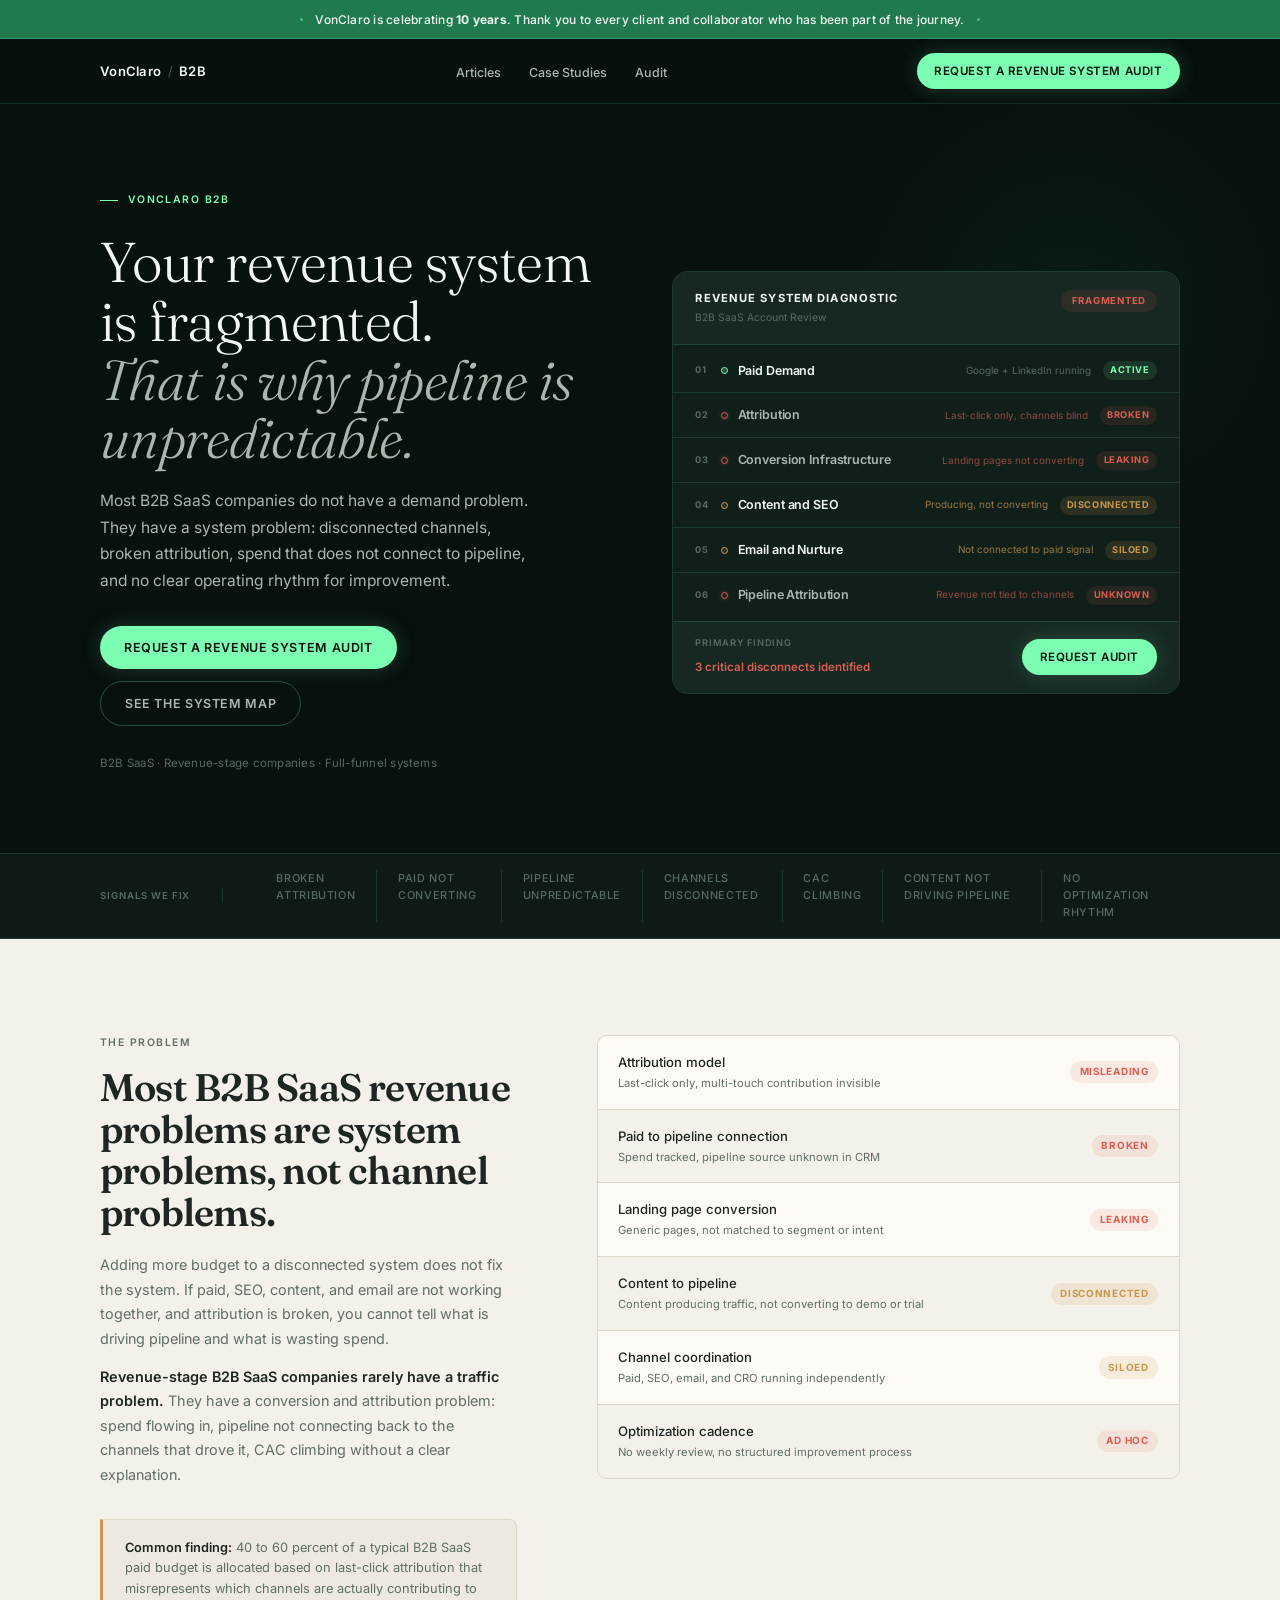
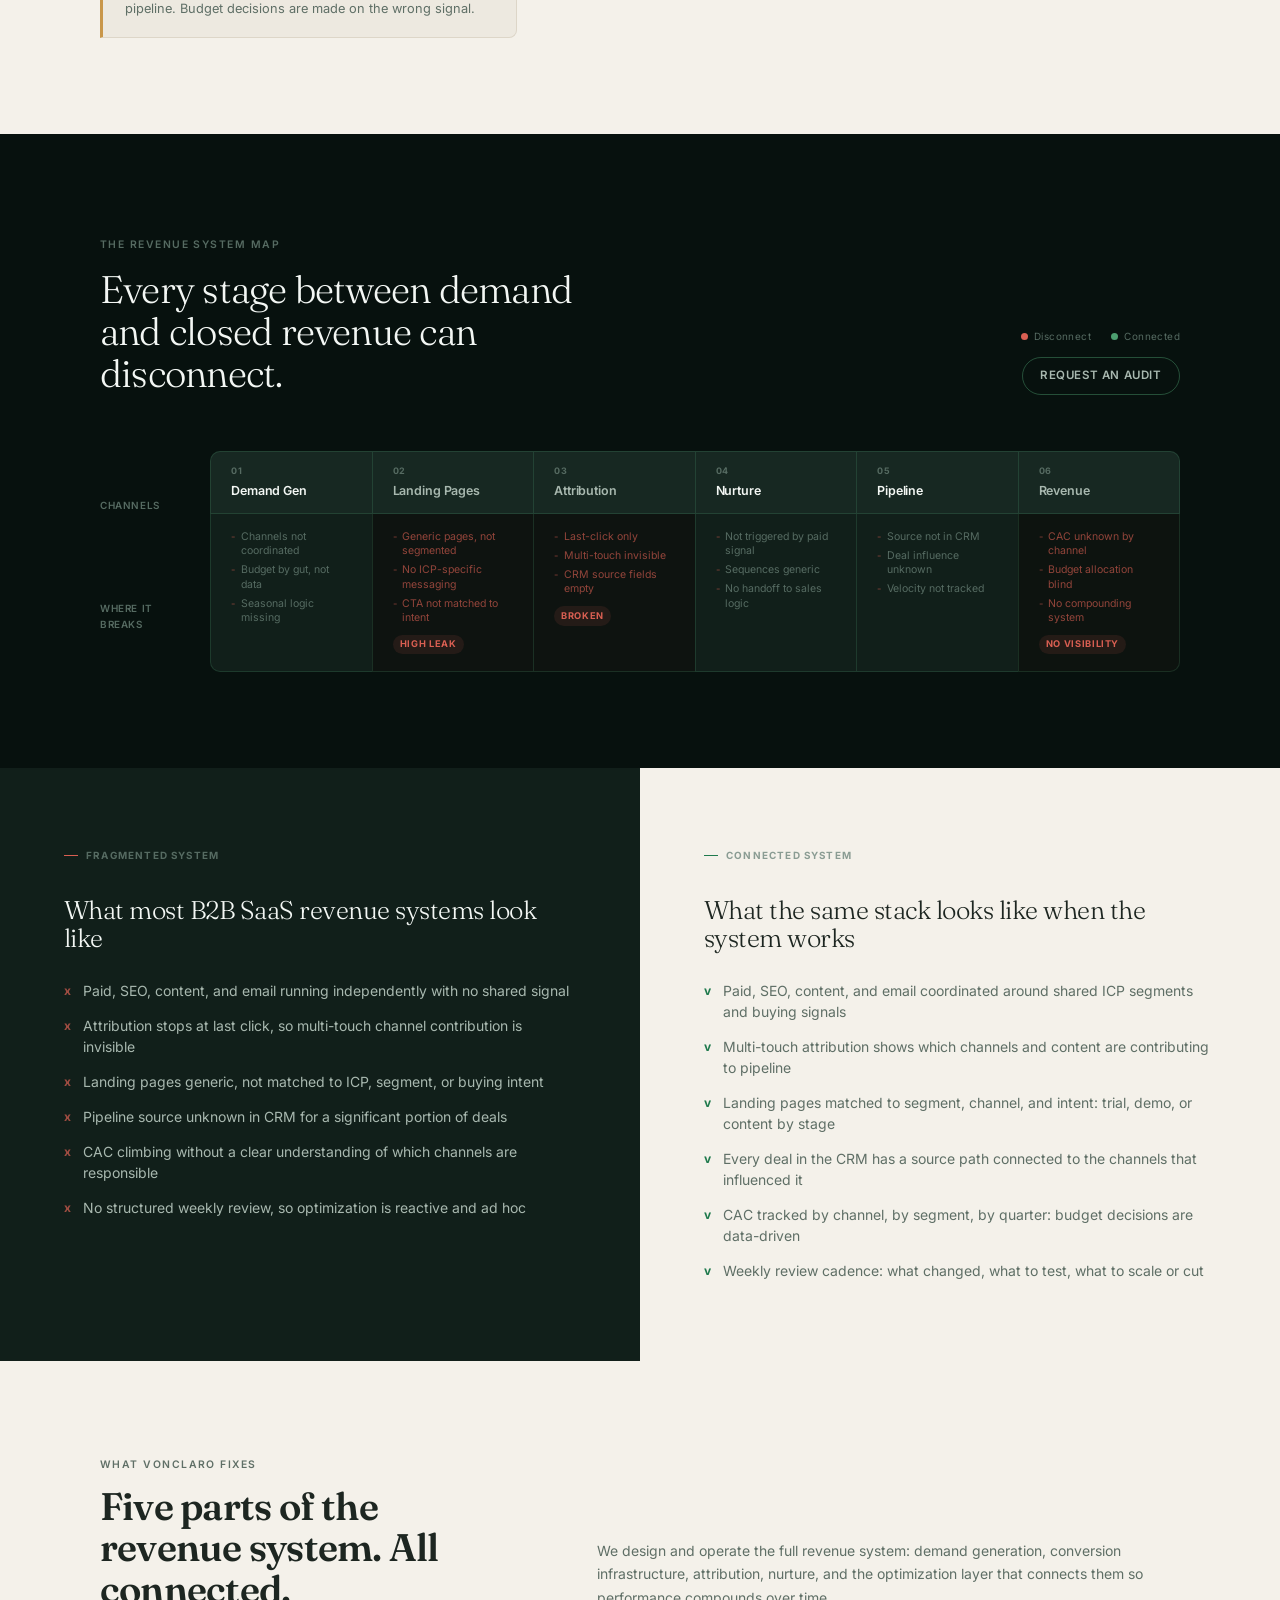
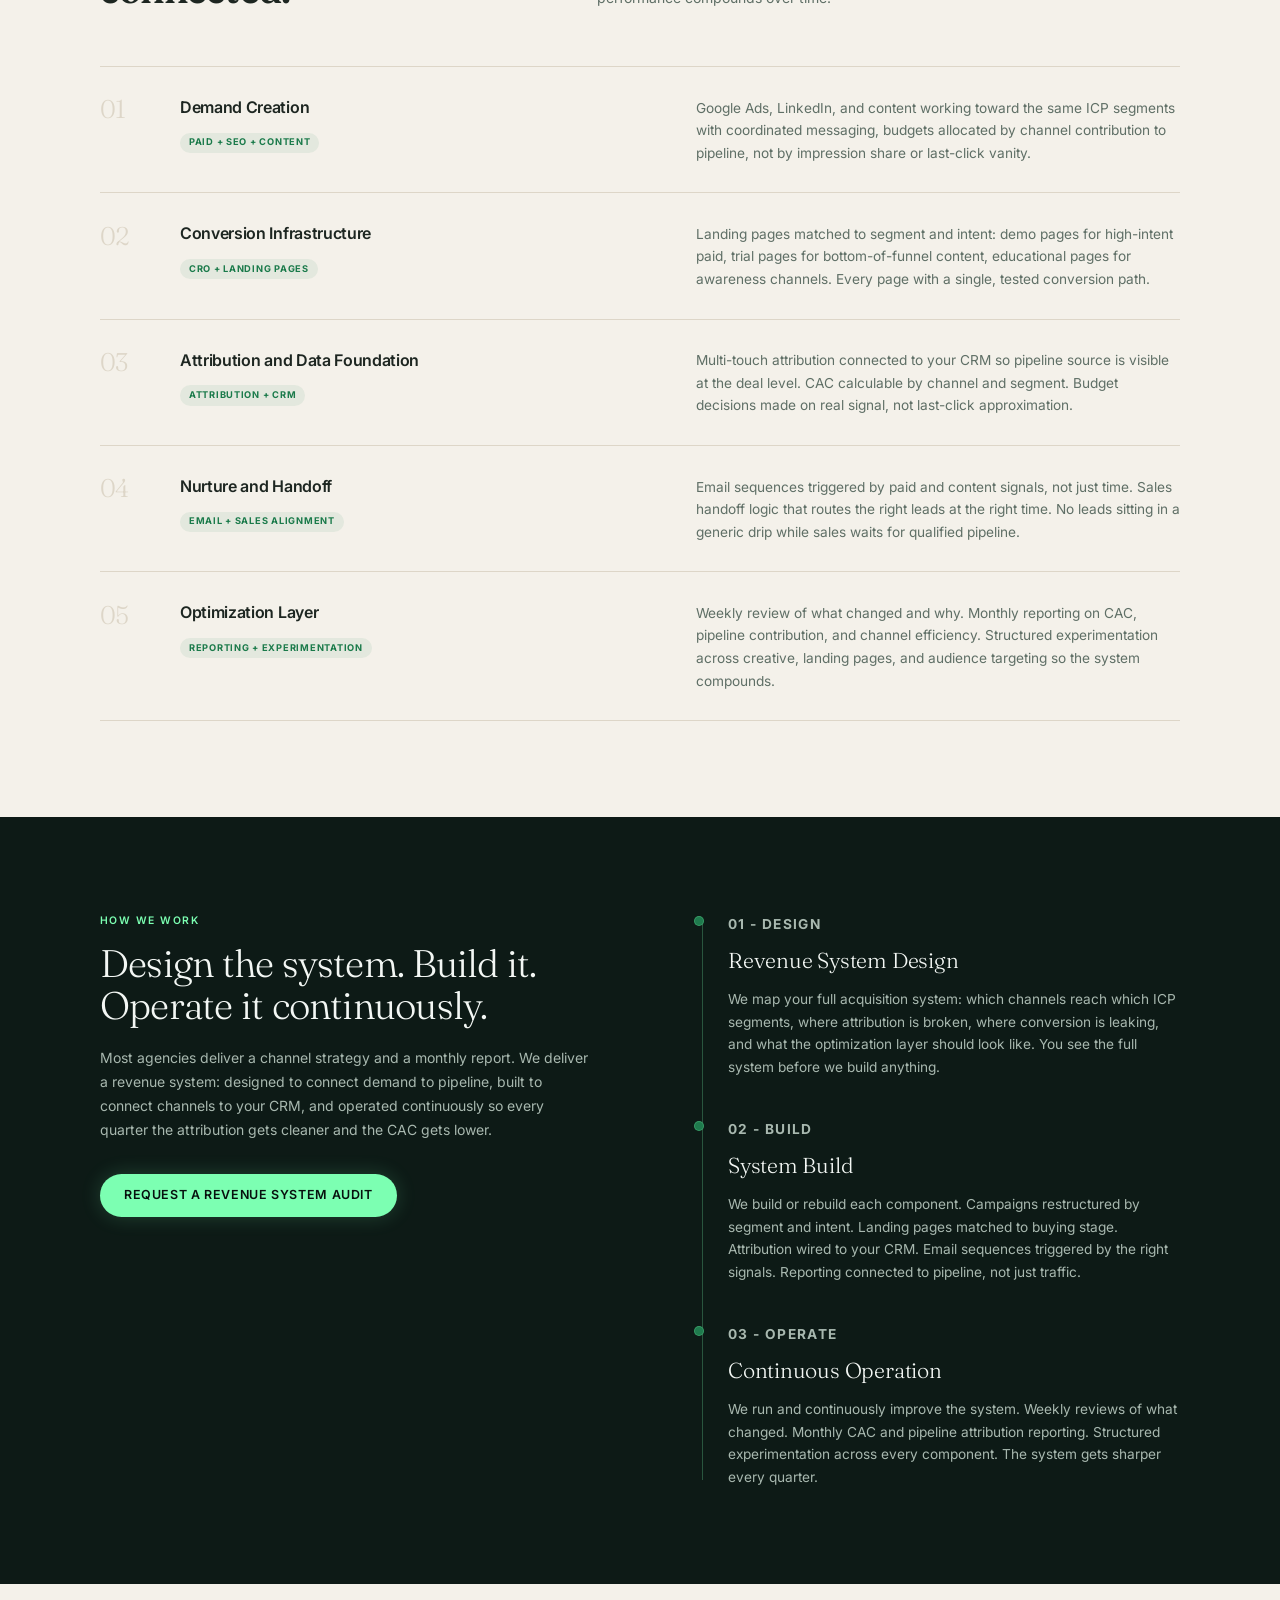
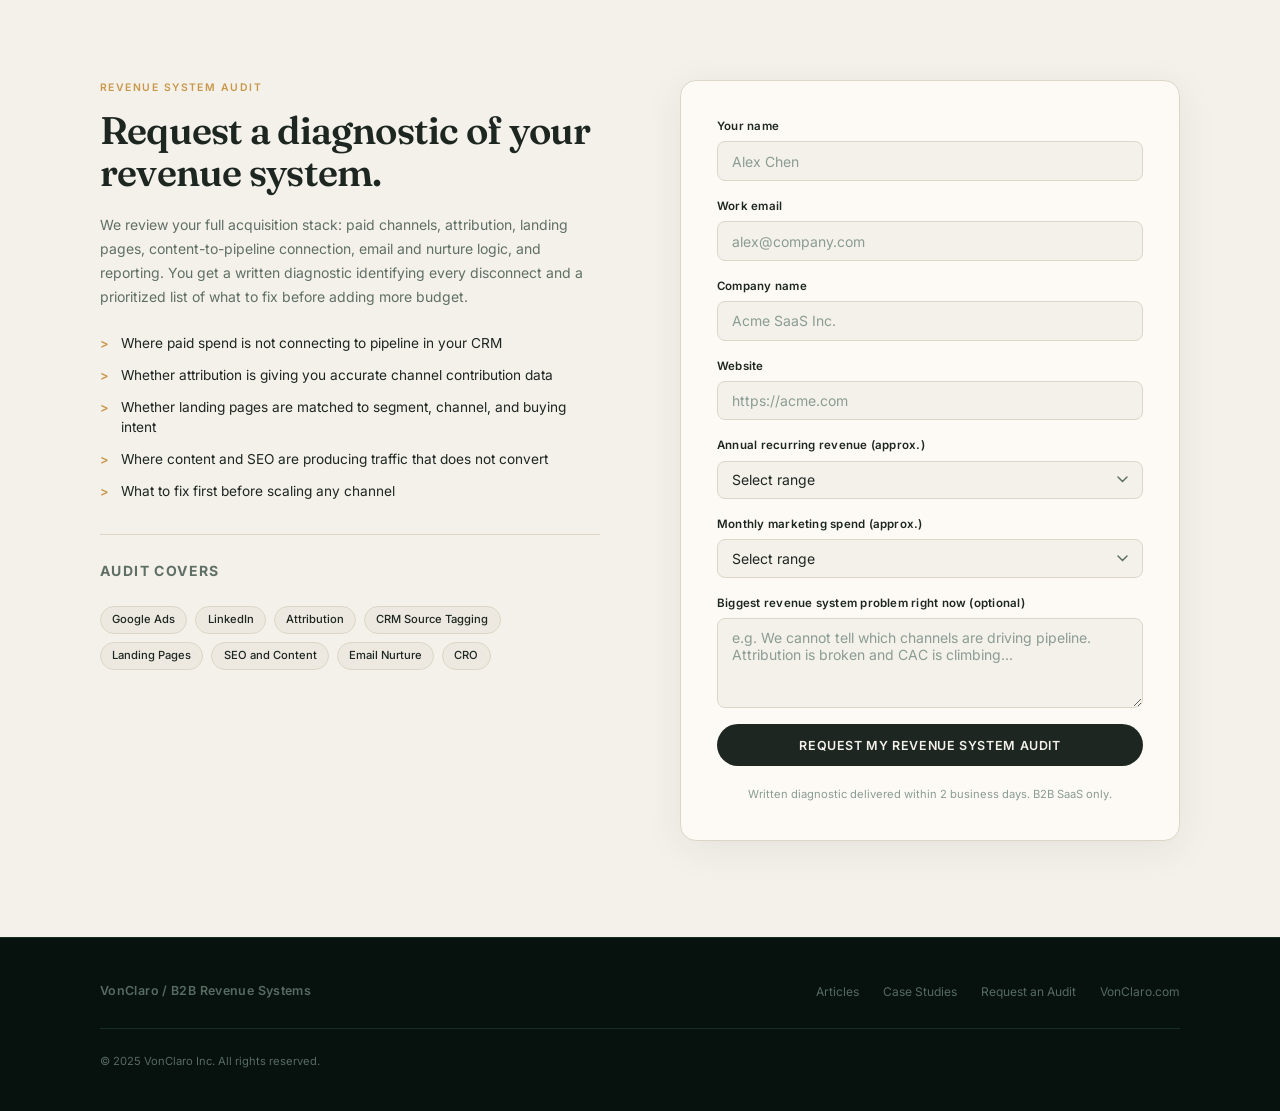
==== commit 544c1e1f: "Fix: remove duplicate announcement strip" ====
--- a/index.html
+++ b/index.html
@@ -9,7 +9,6 @@
   <link rel="icon" href="https://vonclaro.com/favicon.png" />
 </head>
 <body>
-<div class="announcement"><div class="container"><div class="announcement__inner"><span class="announcement__dot"></span><p class="announcement__text">VonClaro is celebrating <strong>10 years</strong>. Thank you to every client and collaborator who has been part of the journey.</p><span class="announcement__dot"></span></div></div></div>
 <div class="announcement"><div class="container"><div class="announcement__inner"><span class="announcement__dot"></span><p class="announcement__text">VonClaro is celebrating <strong>10 years</strong>. Thank you to every client and collaborator who has been part of the journey.</p><span class="announcement__dot"></span></div></div></div>
 
 <nav class="nav">
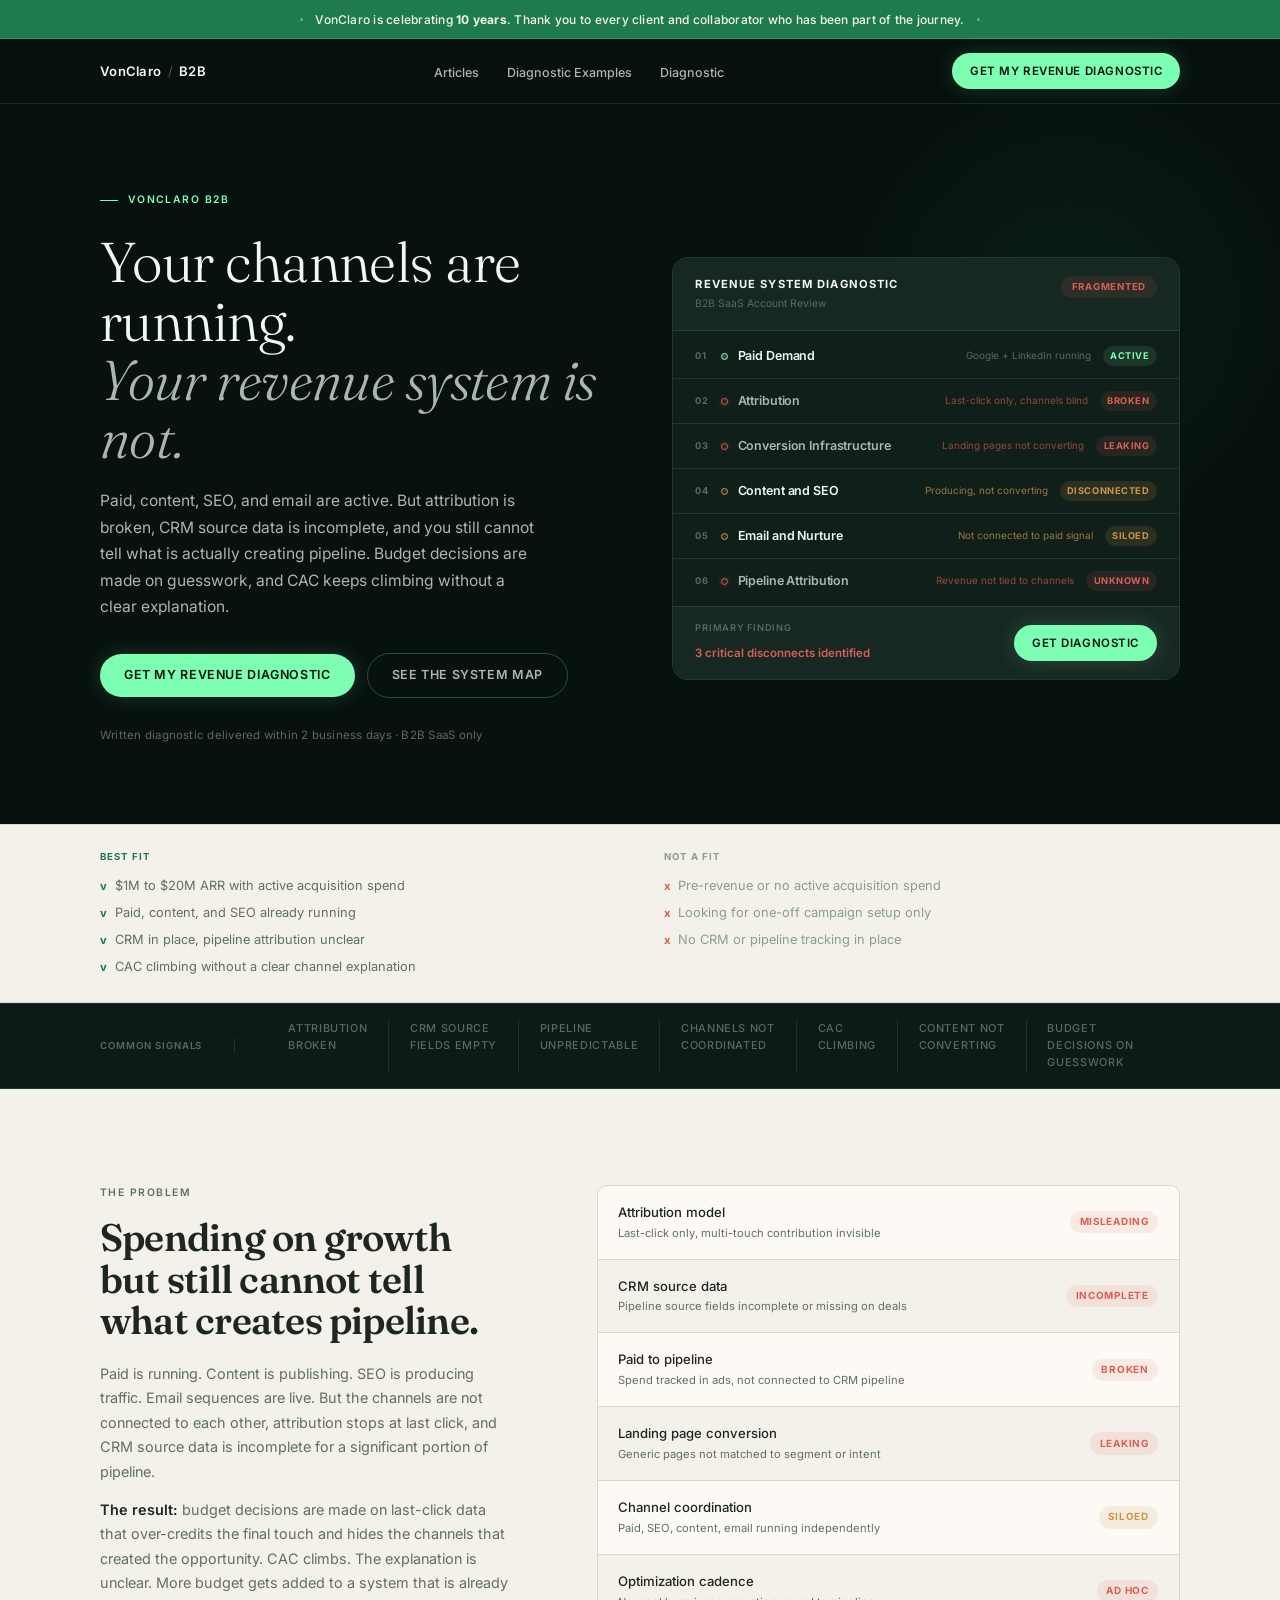
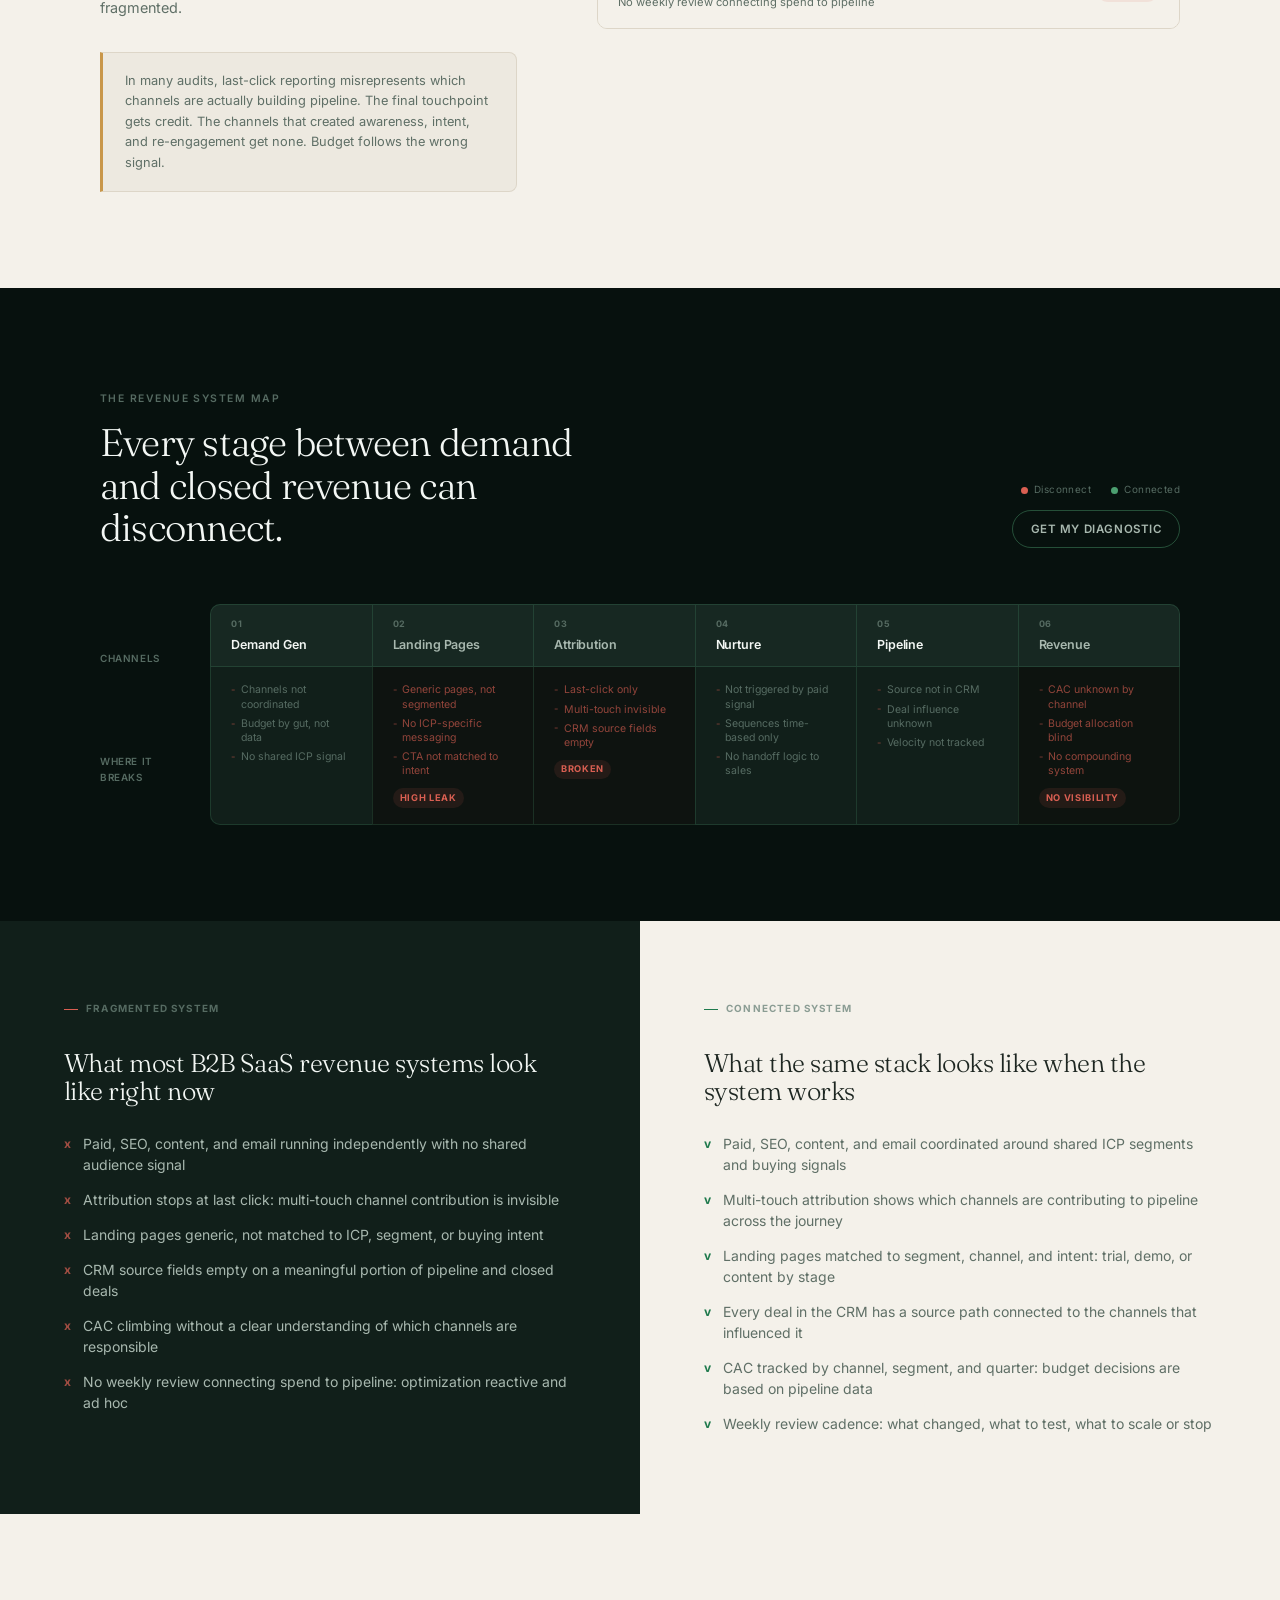
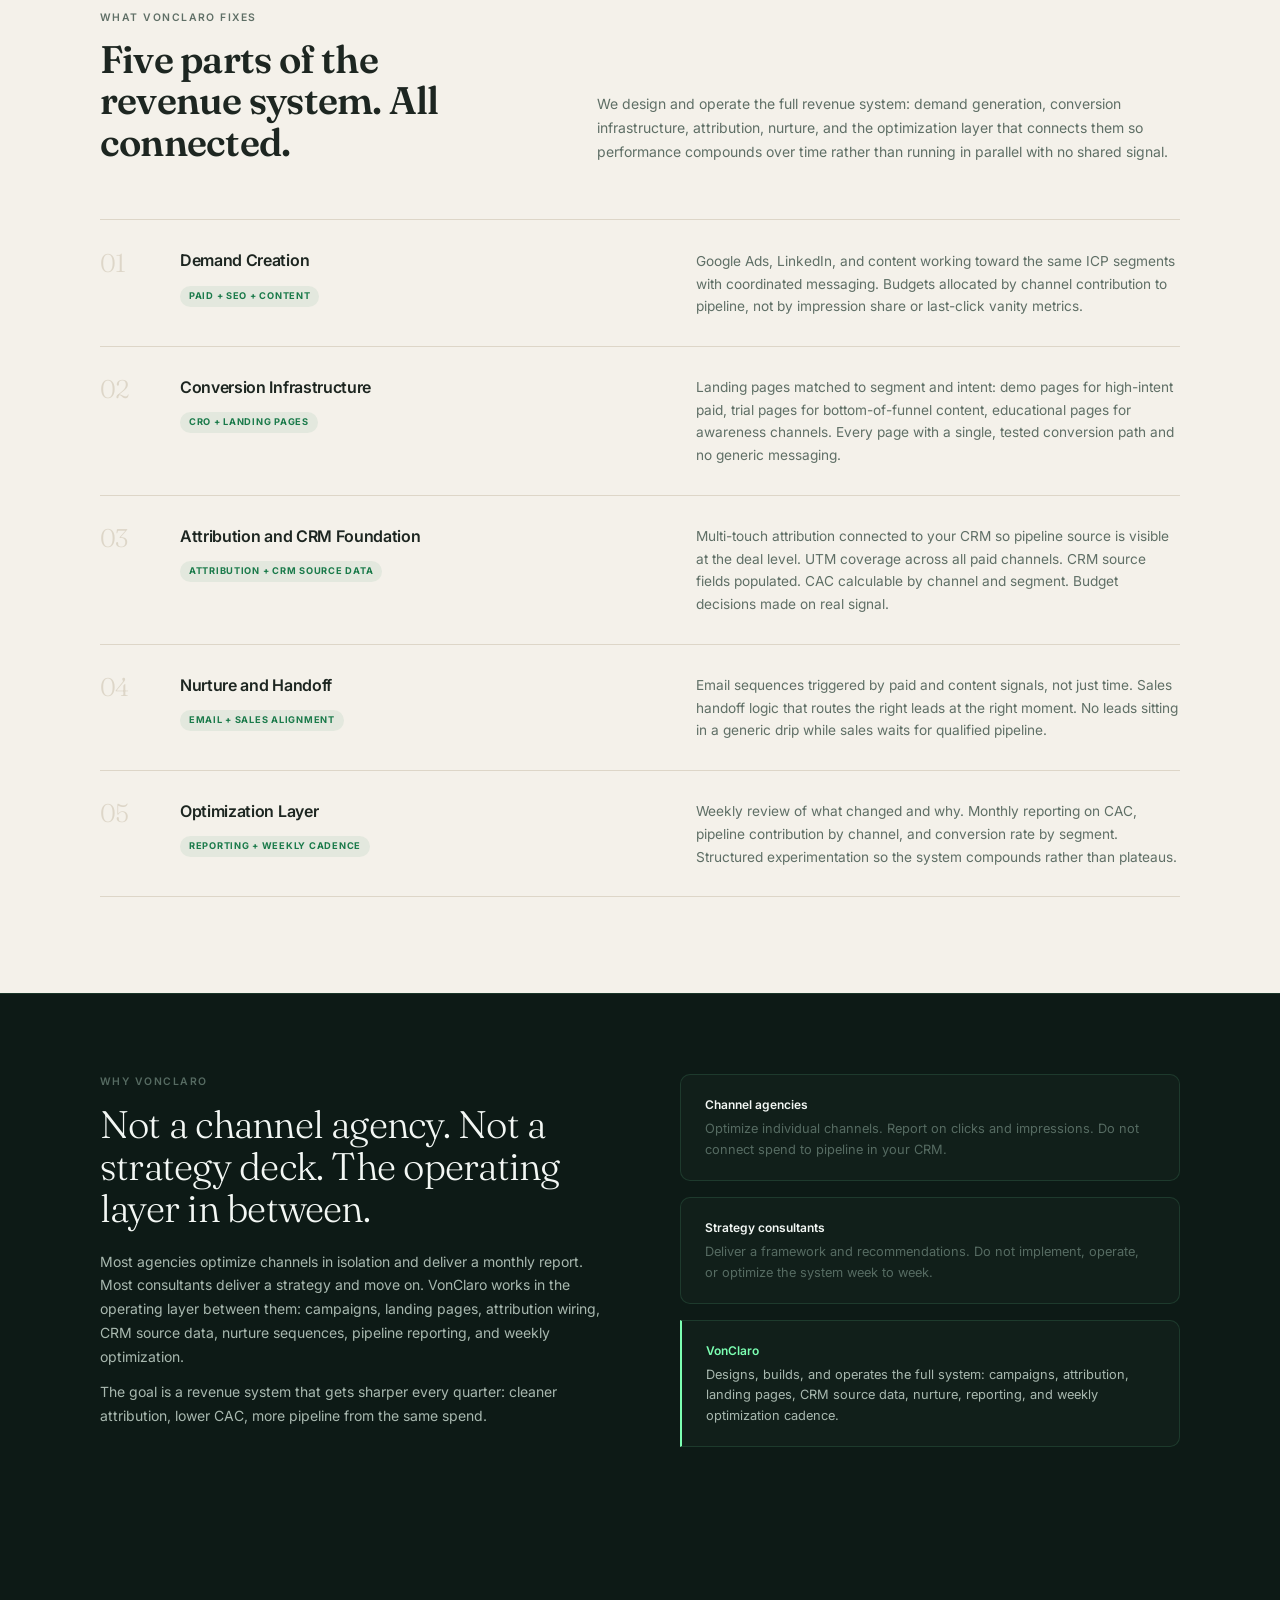
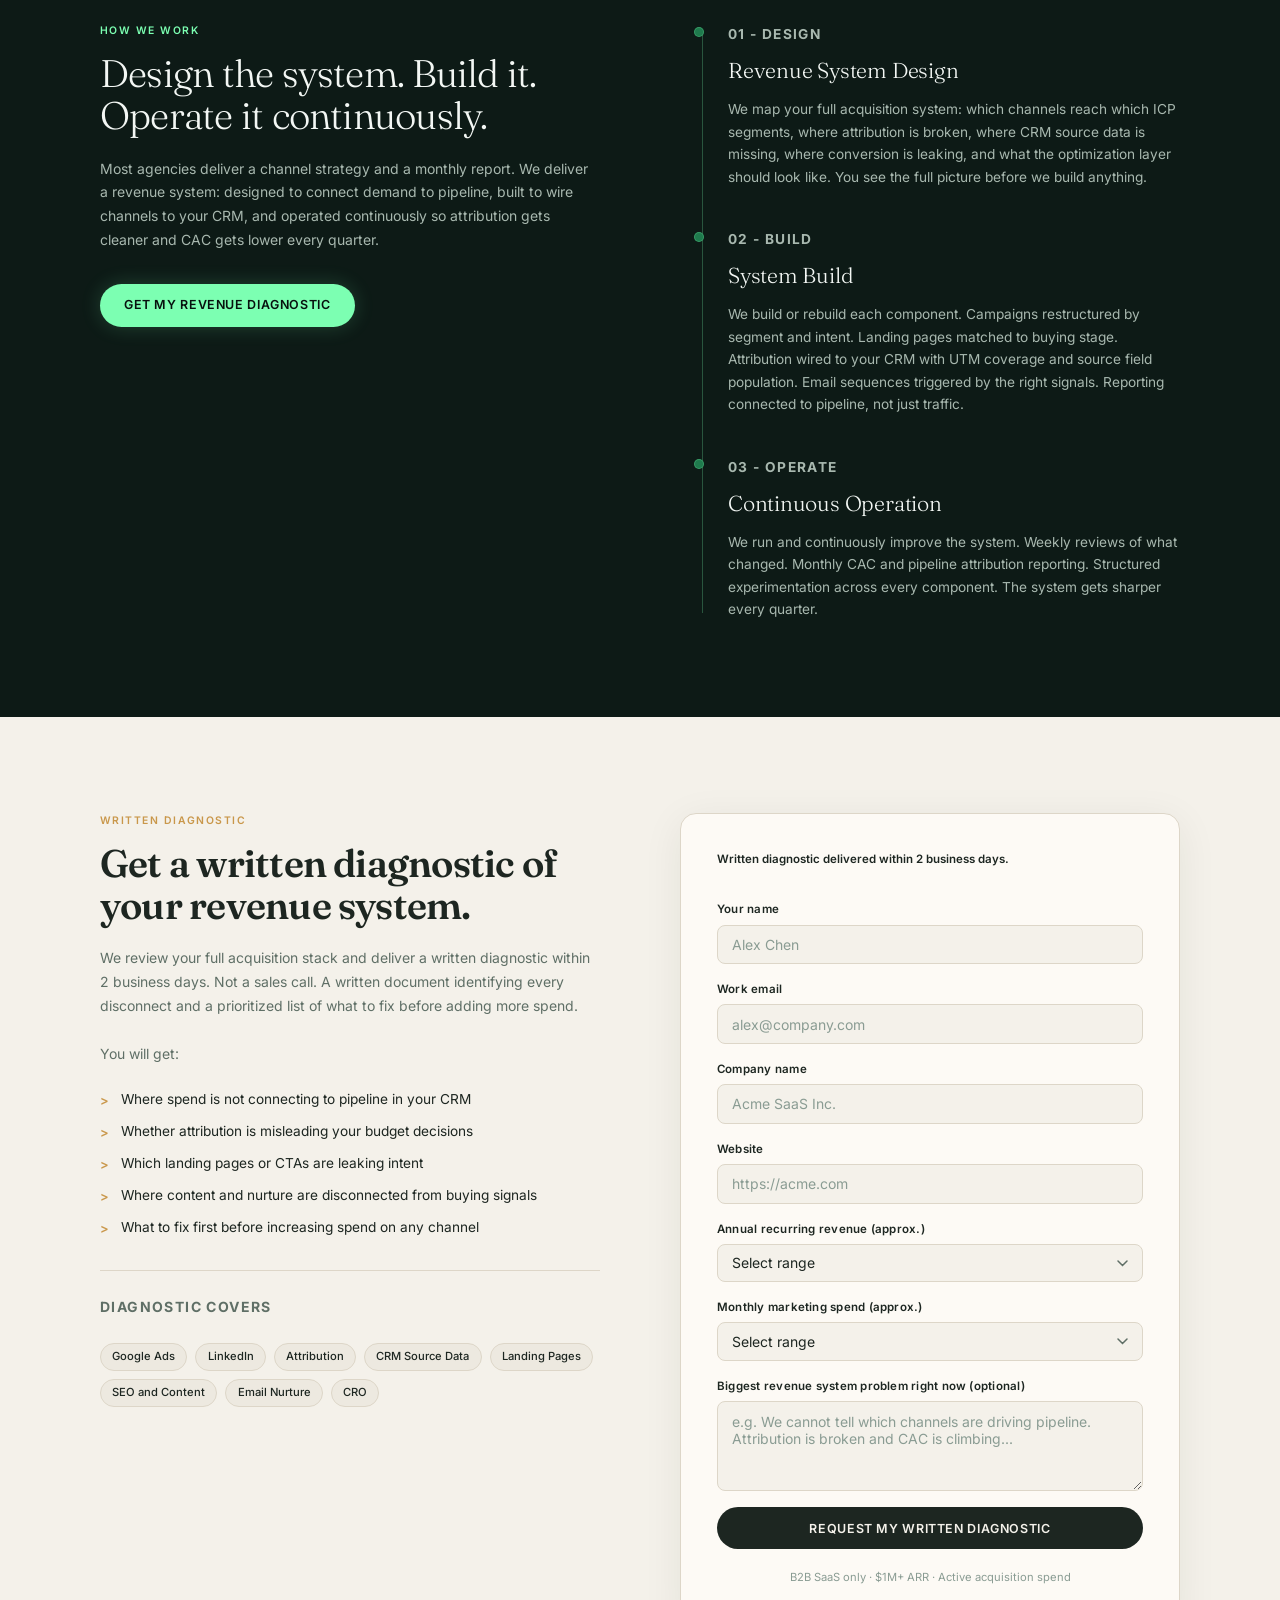
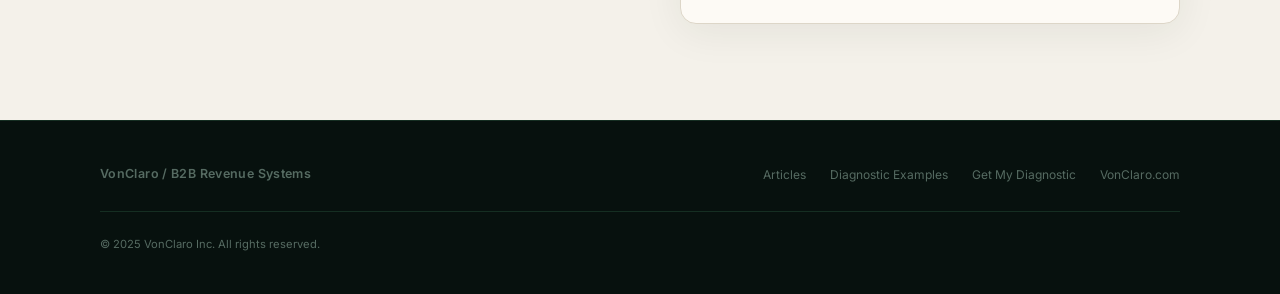
==== commit 1de595fd: "CRO pass: sharper hero, best-fit strip, Why VonClaro, written diagnostic framing, Diagnostic Example" ====
--- a/index.html
+++ b/index.html
@@ -4,7 +4,7 @@
   <meta charset="UTF-8" />
   <meta name="viewport" content="width=device-width, initial-scale=1.0" />
   <title>B2B Revenue Systems for SaaS Companies | VonClaro</title>
-  <meta name="description" content="VonClaro designs, builds, and operates the revenue systems that connect demand generation to pipeline for B2B SaaS companies. Paid, SEO, content, email, and CRO working together." />
+  <meta name="description" content="VonClaro audits and rebuilds the revenue system behind paid, content, attribution, landing pages, nurture, and CRM so budget decisions are based on pipeline, not guesswork." />
   <link rel="stylesheet" href="/css/content.css" />
   <link rel="icon" href="https://vonclaro.com/favicon.png" />
 </head>
@@ -17,10 +17,10 @@
       <a href="/" class="nav__logo">VonClaro <span class="nav__logo-sep">/</span> B2B</a>
       <ul class="nav__links">
         <li><a href="/articles/">Articles</a></li>
-        <li><a href="/case-studies/">Case Studies</a></li>
-        <li><a href="#audit">Audit</a></li>
+        <li><a href="/case-studies/">Diagnostic Examples</a></li>
+        <li><a href="#audit">Diagnostic</a></li>
       </ul>
-      <a href="#audit" class="btn btn--primary btn--sm">Request a Revenue System Audit</a>
+      <a href="#audit" class="btn btn--primary btn--sm">Get My Revenue Diagnostic</a>
     </div>
   </div>
 </nav>
@@ -33,13 +33,13 @@
         <div class="hero__kicker">
           <span class="eyebrow eyebrow--green">VonClaro B2B</span>
         </div>
-        <h1 class="hero__h1">Your revenue system is fragmented.<br><em>That is why pipeline is unpredictable.</em></h1>
-        <p class="hero__sub">Most B2B SaaS companies do not have a demand problem. They have a system problem: disconnected channels, broken attribution, spend that does not connect to pipeline, and no clear operating rhythm for improvement.</p>
+        <h1 class="hero__h1">Your channels are running.<br><em>Your revenue system is not.</em></h1>
+        <p class="hero__sub">Paid, content, SEO, and email are active. But attribution is broken, CRM source data is incomplete, and you still cannot tell what is actually creating pipeline. Budget decisions are made on guesswork, and CAC keeps climbing without a clear explanation.</p>
         <div class="hero__actions">
-          <a href="#audit" class="btn btn--primary">Request a Revenue System Audit</a>
+          <a href="#audit" class="btn btn--primary">Get My Revenue Diagnostic</a>
           <a href="#sysmap" class="btn btn--ghost">See the System Map</a>
         </div>
-        <p class="hero__trust">B2B SaaS &middot; Revenue-stage companies &middot; Full-funnel systems</p>
+        <p class="hero__trust">Written diagnostic delivered within 2 business days &middot; B2B SaaS only</p>
       </div>
 
       <!-- Revenue System Diagnostic Widget -->
@@ -124,26 +124,65 @@
             <span class="rsd-widget__finding-label">Primary finding</span>
             <span class="rsd-widget__finding-val">3 critical disconnects identified</span>
           </div>
-          <a href="#audit" class="btn btn--primary btn--sm">Request Audit</a>
-        </div>
-      </div>
-    </div>
-  </div>
-</section>
+          <a href="#audit" class="btn btn--primary btn--sm">Get Diagnostic</a>
+        </div>
+      </div>
+    </div>
+  </div>
+</section>
+
+<!-- BEST FIT STRIP -->
+<div style="background:var(--lt-bg);border-top:1px solid var(--lt-border);border-bottom:1px solid var(--lt-border);padding:1.5rem 0;">
+  <div class="container">
+    <div style="display:grid;grid-template-columns:1fr 1fr;gap:3rem;align-items:start;">
+      <div>
+        <p style="font-size:0.6rem;font-weight:700;letter-spacing:0.12em;text-transform:uppercase;color:#1A7A4A;margin-bottom:0.75rem;">Best fit</p>
+        <div style="display:flex;flex-direction:column;gap:0.4rem;">
+          <div style="display:flex;gap:0.5rem;align-items:baseline;font-size:0.8rem;color:var(--lt-muted);">
+            <span style="color:#1A7A4A;font-weight:700;font-size:0.7rem;">v</span>$1M to $20M ARR with active acquisition spend
+          </div>
+          <div style="display:flex;gap:0.5rem;align-items:baseline;font-size:0.8rem;color:var(--lt-muted);">
+            <span style="color:#1A7A4A;font-weight:700;font-size:0.7rem;">v</span>Paid, content, and SEO already running
+          </div>
+          <div style="display:flex;gap:0.5rem;align-items:baseline;font-size:0.8rem;color:var(--lt-muted);">
+            <span style="color:#1A7A4A;font-weight:700;font-size:0.7rem;">v</span>CRM in place, pipeline attribution unclear
+          </div>
+          <div style="display:flex;gap:0.5rem;align-items:baseline;font-size:0.8rem;color:var(--lt-muted);">
+            <span style="color:#1A7A4A;font-weight:700;font-size:0.7rem;">v</span>CAC climbing without a clear channel explanation
+          </div>
+        </div>
+      </div>
+      <div>
+        <p style="font-size:0.6rem;font-weight:700;letter-spacing:0.12em;text-transform:uppercase;color:var(--lt-subtle);margin-bottom:0.75rem;">Not a fit</p>
+        <div style="display:flex;flex-direction:column;gap:0.4rem;">
+          <div style="display:flex;gap:0.5rem;align-items:baseline;font-size:0.8rem;color:var(--lt-subtle);">
+            <span style="color:var(--leak);font-weight:700;font-size:0.7rem;">x</span>Pre-revenue or no active acquisition spend
+          </div>
+          <div style="display:flex;gap:0.5rem;align-items:baseline;font-size:0.8rem;color:var(--lt-subtle);">
+            <span style="color:var(--leak);font-weight:700;font-size:0.7rem;">x</span>Looking for one-off campaign setup only
+          </div>
+          <div style="display:flex;gap:0.5rem;align-items:baseline;font-size:0.8rem;color:var(--lt-subtle);">
+            <span style="color:var(--leak);font-weight:700;font-size:0.7rem;">x</span>No CRM or pipeline tracking in place
+          </div>
+        </div>
+      </div>
+    </div>
+  </div>
+</div>
 
 <!-- SIGNALS -->
 <div class="signals">
   <div class="container">
     <div class="signals__inner">
-      <span class="signals__label">Signals we fix</span>
+      <span class="signals__label">Common signals</span>
       <ul class="signals__list">
-        <li class="signals__item">Broken attribution</li>
-        <li class="signals__item">Paid not converting</li>
+        <li class="signals__item">Attribution broken</li>
+        <li class="signals__item">CRM source fields empty</li>
         <li class="signals__item">Pipeline unpredictable</li>
-        <li class="signals__item">Channels disconnected</li>
+        <li class="signals__item">Channels not coordinated</li>
         <li class="signals__item">CAC climbing</li>
-        <li class="signals__item">Content not driving pipeline</li>
-        <li class="signals__item">No optimization rhythm</li>
+        <li class="signals__item">Content not converting</li>
+        <li class="signals__item">Budget decisions on guesswork</li>
       </ul>
     </div>
   </div>
@@ -155,11 +194,11 @@
     <div class="problem__inner">
       <div class="problem__copy">
         <span class="eyebrow eyebrow--muted" style="display:block;margin-bottom:1rem;">The Problem</span>
-        <h2>Most B2B SaaS revenue problems are system problems, not channel problems.</h2>
-        <p>Adding more budget to a disconnected system does not fix the system. If paid, SEO, content, and email are not working together, and attribution is broken, you cannot tell what is driving pipeline and what is wasting spend.</p>
-        <p><strong>Revenue-stage B2B SaaS companies rarely have a traffic problem.</strong> They have a conversion and attribution problem: spend flowing in, pipeline not connecting back to the channels that drove it, CAC climbing without a clear explanation.</p>
+        <h2>Spending on growth but still cannot tell what creates pipeline.</h2>
+        <p>Paid is running. Content is publishing. SEO is producing traffic. Email sequences are live. But the channels are not connected to each other, attribution stops at last click, and CRM source data is incomplete for a significant portion of pipeline.</p>
+        <p><strong>The result:</strong> budget decisions are made on last-click data that over-credits the final touch and hides the channels that created the opportunity. CAC climbs. The explanation is unclear. More budget gets added to a system that is already fragmented.</p>
         <div class="problem__callout">
-          <p><strong>Common finding:</strong> 40 to 60 percent of a typical B2B SaaS paid budget is allocated based on last-click attribution that misrepresents which channels are actually contributing to pipeline. Budget decisions are made on the wrong signal.</p>
+          <p>In many audits, last-click reporting misrepresents which channels are actually building pipeline. The final touchpoint gets credit. The channels that created awareness, intent, and re-engagement get none. Budget follows the wrong signal.</p>
         </div>
       </div>
       <div class="signal-list">
@@ -168,23 +207,23 @@
           <span class="signal-row__status status-broken">Misleading</span>
         </div>
         <div class="signal-row">
-          <div><div class="signal-row__label">Paid to pipeline connection</div><div class="signal-row__sub">Spend tracked, pipeline source unknown in CRM</div></div>
+          <div><div class="signal-row__label">CRM source data</div><div class="signal-row__sub">Pipeline source fields incomplete or missing on deals</div></div>
+          <span class="signal-row__status status-broken">Incomplete</span>
+        </div>
+        <div class="signal-row">
+          <div><div class="signal-row__label">Paid to pipeline</div><div class="signal-row__sub">Spend tracked in ads, not connected to CRM pipeline</div></div>
           <span class="signal-row__status status-broken">Broken</span>
         </div>
         <div class="signal-row">
-          <div><div class="signal-row__label">Landing page conversion</div><div class="signal-row__sub">Generic pages, not matched to segment or intent</div></div>
+          <div><div class="signal-row__label">Landing page conversion</div><div class="signal-row__sub">Generic pages not matched to segment or intent</div></div>
           <span class="signal-row__status status-broken">Leaking</span>
         </div>
         <div class="signal-row">
-          <div><div class="signal-row__label">Content to pipeline</div><div class="signal-row__sub">Content producing traffic, not converting to demo or trial</div></div>
-          <span class="signal-row__status status-missing">Disconnected</span>
+          <div><div class="signal-row__label">Channel coordination</div><div class="signal-row__sub">Paid, SEO, content, email running independently</div></div>
+          <span class="signal-row__status status-missing">Siloed</span>
         </div>
         <div class="signal-row">
-          <div><div class="signal-row__label">Channel coordination</div><div class="signal-row__sub">Paid, SEO, email, and CRO running independently</div></div>
-          <span class="signal-row__status status-missing">Siloed</span>
-        </div>
-        <div class="signal-row">
-          <div><div class="signal-row__label">Optimization cadence</div><div class="signal-row__sub">No weekly review, no structured improvement process</div></div>
+          <div><div class="signal-row__label">Optimization cadence</div><div class="signal-row__sub">No weekly review connecting spend to pipeline</div></div>
           <span class="signal-row__status status-broken">Ad hoc</span>
         </div>
       </div>
@@ -205,7 +244,7 @@
           <span class="legend-item"><span class="legend-dot legend-dot--leak"></span>Disconnect</span>
           <span class="legend-item"><span class="legend-dot legend-dot--ok"></span>Connected</span>
         </div>
-        <a href="#audit" class="btn btn--ghost btn--sm">Request an Audit</a>
+        <a href="#audit" class="btn btn--ghost btn--sm">Get My Diagnostic</a>
       </div>
     </div>
     <div class="pipeline">
@@ -228,7 +267,7 @@
               <ul class="pipe-leaks">
                 <li>Channels not coordinated</li>
                 <li>Budget by gut, not data</li>
-                <li>Seasonal logic missing</li>
+                <li>No shared ICP signal</li>
               </ul>
             </div>
             <div class="pipe-stage pipe-stage--leak">
@@ -250,8 +289,8 @@
             <div class="pipe-stage">
               <ul class="pipe-leaks">
                 <li>Not triggered by paid signal</li>
-                <li>Sequences generic</li>
-                <li>No handoff to sales logic</li>
+                <li>Sequences time-based only</li>
+                <li>No handoff logic to sales</li>
               </ul>
             </div>
             <div class="pipe-stage">
@@ -280,14 +319,14 @@
 <div class="split">
   <div class="split__dark">
     <p class="split__label split__label--dark">Fragmented system</p>
-    <p class="split__h3 split__h3--dark">What most B2B SaaS revenue systems look like</p>
+    <p class="split__h3 split__h3--dark">What most B2B SaaS revenue systems look like right now</p>
     <ul class="split-list split-list--dark">
-      <li>Paid, SEO, content, and email running independently with no shared signal</li>
-      <li>Attribution stops at last click, so multi-touch channel contribution is invisible</li>
+      <li>Paid, SEO, content, and email running independently with no shared audience signal</li>
+      <li>Attribution stops at last click: multi-touch channel contribution is invisible</li>
       <li>Landing pages generic, not matched to ICP, segment, or buying intent</li>
-      <li>Pipeline source unknown in CRM for a significant portion of deals</li>
+      <li>CRM source fields empty on a meaningful portion of pipeline and closed deals</li>
       <li>CAC climbing without a clear understanding of which channels are responsible</li>
-      <li>No structured weekly review, so optimization is reactive and ad hoc</li>
+      <li>No weekly review connecting spend to pipeline: optimization reactive and ad hoc</li>
     </ul>
   </div>
   <div class="split__light">
@@ -295,11 +334,11 @@
     <p class="split__h3 split__h3--light">What the same stack looks like when the system works</p>
     <ul class="split-list split-list--light">
       <li>Paid, SEO, content, and email coordinated around shared ICP segments and buying signals</li>
-      <li>Multi-touch attribution shows which channels and content are contributing to pipeline</li>
+      <li>Multi-touch attribution shows which channels are contributing to pipeline across the journey</li>
       <li>Landing pages matched to segment, channel, and intent: trial, demo, or content by stage</li>
       <li>Every deal in the CRM has a source path connected to the channels that influenced it</li>
-      <li>CAC tracked by channel, by segment, by quarter: budget decisions are data-driven</li>
-      <li>Weekly review cadence: what changed, what to test, what to scale or cut</li>
+      <li>CAC tracked by channel, segment, and quarter: budget decisions are based on pipeline data</li>
+      <li>Weekly review cadence: what changed, what to test, what to scale or stop</li>
     </ul>
   </div>
 </div>
@@ -312,33 +351,61 @@
         <span class="eyebrow eyebrow--muted" style="display:block;margin-bottom:0.75rem;">What VonClaro Fixes</span>
         <h2>Five parts of the revenue system. All connected.</h2>
       </div>
-      <p>We design and operate the full revenue system: demand generation, conversion infrastructure, attribution, nurture, and the optimization layer that connects them so performance compounds over time.</p>
+      <p>We design and operate the full revenue system: demand generation, conversion infrastructure, attribution, nurture, and the optimization layer that connects them so performance compounds over time rather than running in parallel with no shared signal.</p>
     </div>
     <div class="fixes__list">
       <div class="fix-row">
         <span class="fix-row__num">01</span>
         <div><p class="fix-row__title">Demand Creation</p><span class="fix-row__tag">Paid + SEO + Content</span></div>
-        <p class="fix-row__desc">Google Ads, LinkedIn, and content working toward the same ICP segments with coordinated messaging, budgets allocated by channel contribution to pipeline, not by impression share or last-click vanity.</p>
+        <p class="fix-row__desc">Google Ads, LinkedIn, and content working toward the same ICP segments with coordinated messaging. Budgets allocated by channel contribution to pipeline, not by impression share or last-click vanity metrics.</p>
       </div>
       <div class="fix-row">
         <span class="fix-row__num">02</span>
         <div><p class="fix-row__title">Conversion Infrastructure</p><span class="fix-row__tag">CRO + Landing Pages</span></div>
-        <p class="fix-row__desc">Landing pages matched to segment and intent: demo pages for high-intent paid, trial pages for bottom-of-funnel content, educational pages for awareness channels. Every page with a single, tested conversion path.</p>
+        <p class="fix-row__desc">Landing pages matched to segment and intent: demo pages for high-intent paid, trial pages for bottom-of-funnel content, educational pages for awareness channels. Every page with a single, tested conversion path and no generic messaging.</p>
       </div>
       <div class="fix-row">
         <span class="fix-row__num">03</span>
-        <div><p class="fix-row__title">Attribution and Data Foundation</p><span class="fix-row__tag">Attribution + CRM</span></div>
-        <p class="fix-row__desc">Multi-touch attribution connected to your CRM so pipeline source is visible at the deal level. CAC calculable by channel and segment. Budget decisions made on real signal, not last-click approximation.</p>
+        <div><p class="fix-row__title">Attribution and CRM Foundation</p><span class="fix-row__tag">Attribution + CRM Source Data</span></div>
+        <p class="fix-row__desc">Multi-touch attribution connected to your CRM so pipeline source is visible at the deal level. UTM coverage across all paid channels. CRM source fields populated. CAC calculable by channel and segment. Budget decisions made on real signal.</p>
       </div>
       <div class="fix-row">
         <span class="fix-row__num">04</span>
         <div><p class="fix-row__title">Nurture and Handoff</p><span class="fix-row__tag">Email + Sales Alignment</span></div>
-        <p class="fix-row__desc">Email sequences triggered by paid and content signals, not just time. Sales handoff logic that routes the right leads at the right time. No leads sitting in a generic drip while sales waits for qualified pipeline.</p>
+        <p class="fix-row__desc">Email sequences triggered by paid and content signals, not just time. Sales handoff logic that routes the right leads at the right moment. No leads sitting in a generic drip while sales waits for qualified pipeline.</p>
       </div>
       <div class="fix-row">
         <span class="fix-row__num">05</span>
-        <div><p class="fix-row__title">Optimization Layer</p><span class="fix-row__tag">Reporting + Experimentation</span></div>
-        <p class="fix-row__desc">Weekly review of what changed and why. Monthly reporting on CAC, pipeline contribution, and channel efficiency. Structured experimentation across creative, landing pages, and audience targeting so the system compounds.</p>
+        <div><p class="fix-row__title">Optimization Layer</p><span class="fix-row__tag">Reporting + Weekly Cadence</span></div>
+        <p class="fix-row__desc">Weekly review of what changed and why. Monthly reporting on CAC, pipeline contribution by channel, and conversion rate by segment. Structured experimentation so the system compounds rather than plateaus.</p>
+      </div>
+    </div>
+  </div>
+</section>
+
+<!-- WHY VONCLARO - dark -->
+<section style="background:var(--vc-bg-soft);padding:5rem 0;border-top:1px solid var(--vc-border);">
+  <div class="container">
+    <div style="display:grid;grid-template-columns:1fr 1fr;gap:5rem;align-items:start;">
+      <div>
+        <span class="eyebrow eyebrow--subtle" style="display:block;margin-bottom:0.75rem;">Why VonClaro</span>
+        <h2 style="font-family:var(--font-disp);font-weight:300;font-size:clamp(1.9rem,3vw,2.6rem);color:var(--vc-text);letter-spacing:-0.02em;line-height:1.1;margin-top:0.75rem;">Not a channel agency. Not a strategy deck. The operating layer in between.</h2>
+        <p style="font-size:0.875rem;color:var(--vc-text-muted);line-height:1.7;margin-top:1.25rem;">Most agencies optimize channels in isolation and deliver a monthly report. Most consultants deliver a strategy and move on. VonClaro works in the operating layer between them: campaigns, landing pages, attribution wiring, CRM source data, nurture sequences, pipeline reporting, and weekly optimization.</p>
+        <p style="font-size:0.875rem;color:var(--vc-text-muted);line-height:1.7;margin-top:0.75rem;">The goal is a revenue system that gets sharper every quarter: cleaner attribution, lower CAC, more pipeline from the same spend.</p>
+      </div>
+      <div style="display:flex;flex-direction:column;gap:1rem;">
+        <div style="background:var(--vc-surface);border:1px solid var(--vc-border);border-radius:10px;padding:1.25rem 1.5rem;">
+          <p style="font-size:0.75rem;font-weight:600;color:var(--vc-text);margin-bottom:0.3rem;">Channel agencies</p>
+          <p style="font-size:0.8rem;color:var(--vc-text-subtle);">Optimize individual channels. Report on clicks and impressions. Do not connect spend to pipeline in your CRM.</p>
+        </div>
+        <div style="background:var(--vc-surface);border:1px solid var(--vc-border);border-radius:10px;padding:1.25rem 1.5rem;">
+          <p style="font-size:0.75rem;font-weight:600;color:var(--vc-text);margin-bottom:0.3rem;">Strategy consultants</p>
+          <p style="font-size:0.8rem;color:var(--vc-text-subtle);">Deliver a framework and recommendations. Do not implement, operate, or optimize the system week to week.</p>
+        </div>
+        <div style="background:var(--vc-surface);border:1px solid var(--vc-border);border-left:2px solid var(--vc-green);border-radius:0 10px 10px 0;padding:1.25rem 1.5rem;">
+          <p style="font-size:0.75rem;font-weight:600;color:var(--vc-green);margin-bottom:0.3rem;">VonClaro</p>
+          <p style="font-size:0.8rem;color:var(--vc-text-muted);">Designs, builds, and operates the full system: campaigns, attribution, landing pages, CRM source data, nurture, reporting, and weekly optimization cadence.</p>
+        </div>
       </div>
     </div>
   </div>
@@ -351,9 +418,9 @@
       <div class="dbo__intro">
         <span class="eyebrow eyebrow--green" style="display:block;margin-bottom:0.75rem;">How We Work</span>
         <h2>Design the system. Build it. Operate it continuously.</h2>
-        <p>Most agencies deliver a channel strategy and a monthly report. We deliver a revenue system: designed to connect demand to pipeline, built to connect channels to your CRM, and operated continuously so every quarter the attribution gets cleaner and the CAC gets lower.</p>
+        <p style="font-size:0.875rem;color:var(--vc-text-muted);line-height:1.7;margin-top:1.25rem;">Most agencies deliver a channel strategy and a monthly report. We deliver a revenue system: designed to connect demand to pipeline, built to wire channels to your CRM, and operated continuously so attribution gets cleaner and CAC gets lower every quarter.</p>
         <div style="margin-top:2rem;">
-          <a href="#audit" class="btn btn--primary">Request a Revenue System Audit</a>
+          <a href="#audit" class="btn btn--primary">Get My Revenue Diagnostic</a>
         </div>
       </div>
       <div class="dbo__timeline">
@@ -361,13 +428,13 @@
           <div class="dbo__phase-dot"></div>
           <p class="dbo__phase-label">01 - Design</p>
           <h3>Revenue System Design</h3>
-          <p>We map your full acquisition system: which channels reach which ICP segments, where attribution is broken, where conversion is leaking, and what the optimization layer should look like. You see the full system before we build anything.</p>
+          <p>We map your full acquisition system: which channels reach which ICP segments, where attribution is broken, where CRM source data is missing, where conversion is leaking, and what the optimization layer should look like. You see the full picture before we build anything.</p>
         </div>
         <div class="dbo__phase">
           <div class="dbo__phase-dot"></div>
           <p class="dbo__phase-label">02 - Build</p>
           <h3>System Build</h3>
-          <p>We build or rebuild each component. Campaigns restructured by segment and intent. Landing pages matched to buying stage. Attribution wired to your CRM. Email sequences triggered by the right signals. Reporting connected to pipeline, not just traffic.</p>
+          <p>We build or rebuild each component. Campaigns restructured by segment and intent. Landing pages matched to buying stage. Attribution wired to your CRM with UTM coverage and source field population. Email sequences triggered by the right signals. Reporting connected to pipeline, not just traffic.</p>
         </div>
         <div class="dbo__phase">
           <div class="dbo__phase-dot"></div>
@@ -385,23 +452,24 @@
   <div class="container">
     <div class="wyg__inner">
       <div class="wyg__copy">
-        <span class="eyebrow eyebrow--brass" style="display:block;margin-bottom:0.75rem;">Revenue System Audit</span>
-        <h2>Request a diagnostic of your revenue system.</h2>
-        <p>We review your full acquisition stack: paid channels, attribution, landing pages, content-to-pipeline connection, email and nurture logic, and reporting. You get a written diagnostic identifying every disconnect and a prioritized list of what to fix before adding more budget.</p>
+        <span class="eyebrow eyebrow--brass" style="display:block;margin-bottom:0.75rem;">Written Diagnostic</span>
+        <h2>Get a written diagnostic of your revenue system.</h2>
+        <p>We review your full acquisition stack and deliver a written diagnostic within 2 business days. Not a sales call. A written document identifying every disconnect and a prioritized list of what to fix before adding more spend.</p>
+        <p style="font-size:0.875rem;color:var(--lt-muted);margin-top:0.5rem;">You will get:</p>
         <ul class="wyg__list">
-          <li>Where paid spend is not connecting to pipeline in your CRM</li>
-          <li>Whether attribution is giving you accurate channel contribution data</li>
-          <li>Whether landing pages are matched to segment, channel, and buying intent</li>
-          <li>Where content and SEO are producing traffic that does not convert</li>
-          <li>What to fix first before scaling any channel</li>
+          <li>Where spend is not connecting to pipeline in your CRM</li>
+          <li>Whether attribution is misleading your budget decisions</li>
+          <li>Which landing pages or CTAs are leaking intent</li>
+          <li>Where content and nurture are disconnected from buying signals</li>
+          <li>What to fix first before increasing spend on any channel</li>
         </ul>
         <div class="wyg__checklist">
-          <p class="wyg__checklist-label">Audit covers</p>
+          <p class="wyg__checklist-label">Diagnostic covers</p>
           <div class="wyg__checklist-items">
             <span class="wyg__check">Google Ads</span>
             <span class="wyg__check">LinkedIn</span>
             <span class="wyg__check">Attribution</span>
-            <span class="wyg__check">CRM Source Tagging</span>
+            <span class="wyg__check">CRM Source Data</span>
             <span class="wyg__check">Landing Pages</span>
             <span class="wyg__check">SEO and Content</span>
             <span class="wyg__check">Email Nurture</span>
@@ -412,6 +480,7 @@
       <div>
         <form class="audit-form" name="b2b-revenue-audit" method="POST" data-netlify="true" action="/thank-you.html">
           <input type="hidden" name="form-name" value="b2b-revenue-audit" />
+          <p style="font-size:0.72rem;font-weight:600;color:var(--lt-text);margin-bottom:1rem;">Written diagnostic delivered within 2 business days.</p>
           <div class="form-group">
             <label for="name">Your name</label>
             <input type="text" id="name" name="name" placeholder="Alex Chen" required />
@@ -452,8 +521,8 @@
             <label for="problem">Biggest revenue system problem right now (optional)</label>
             <textarea id="problem" name="problem" placeholder="e.g. We cannot tell which channels are driving pipeline. Attribution is broken and CAC is climbing..."></textarea>
           </div>
-          <button type="submit" class="form-submit-btn">Request My Revenue System Audit</button>
-          <p class="form-note">Written diagnostic delivered within 2 business days. B2B SaaS only.</p>
+          <button type="submit" class="form-submit-btn">Request My Written Diagnostic</button>
+          <p class="form-note">B2B SaaS only &middot; $1M+ ARR &middot; Active acquisition spend</p>
         </form>
       </div>
     </div>
@@ -466,8 +535,8 @@
       <span class="footer__brand">VonClaro / B2B Revenue Systems</span>
       <ul class="footer__links">
         <li><a href="/articles/">Articles</a></li>
-        <li><a href="/case-studies/">Case Studies</a></li>
-        <li><a href="#audit">Request an Audit</a></li>
+        <li><a href="/case-studies/">Diagnostic Examples</a></li>
+        <li><a href="/#audit">Get My Diagnostic</a></li>
         <li><a href="https://vonclaro.com">VonClaro.com</a></li>
       </ul>
     </div>
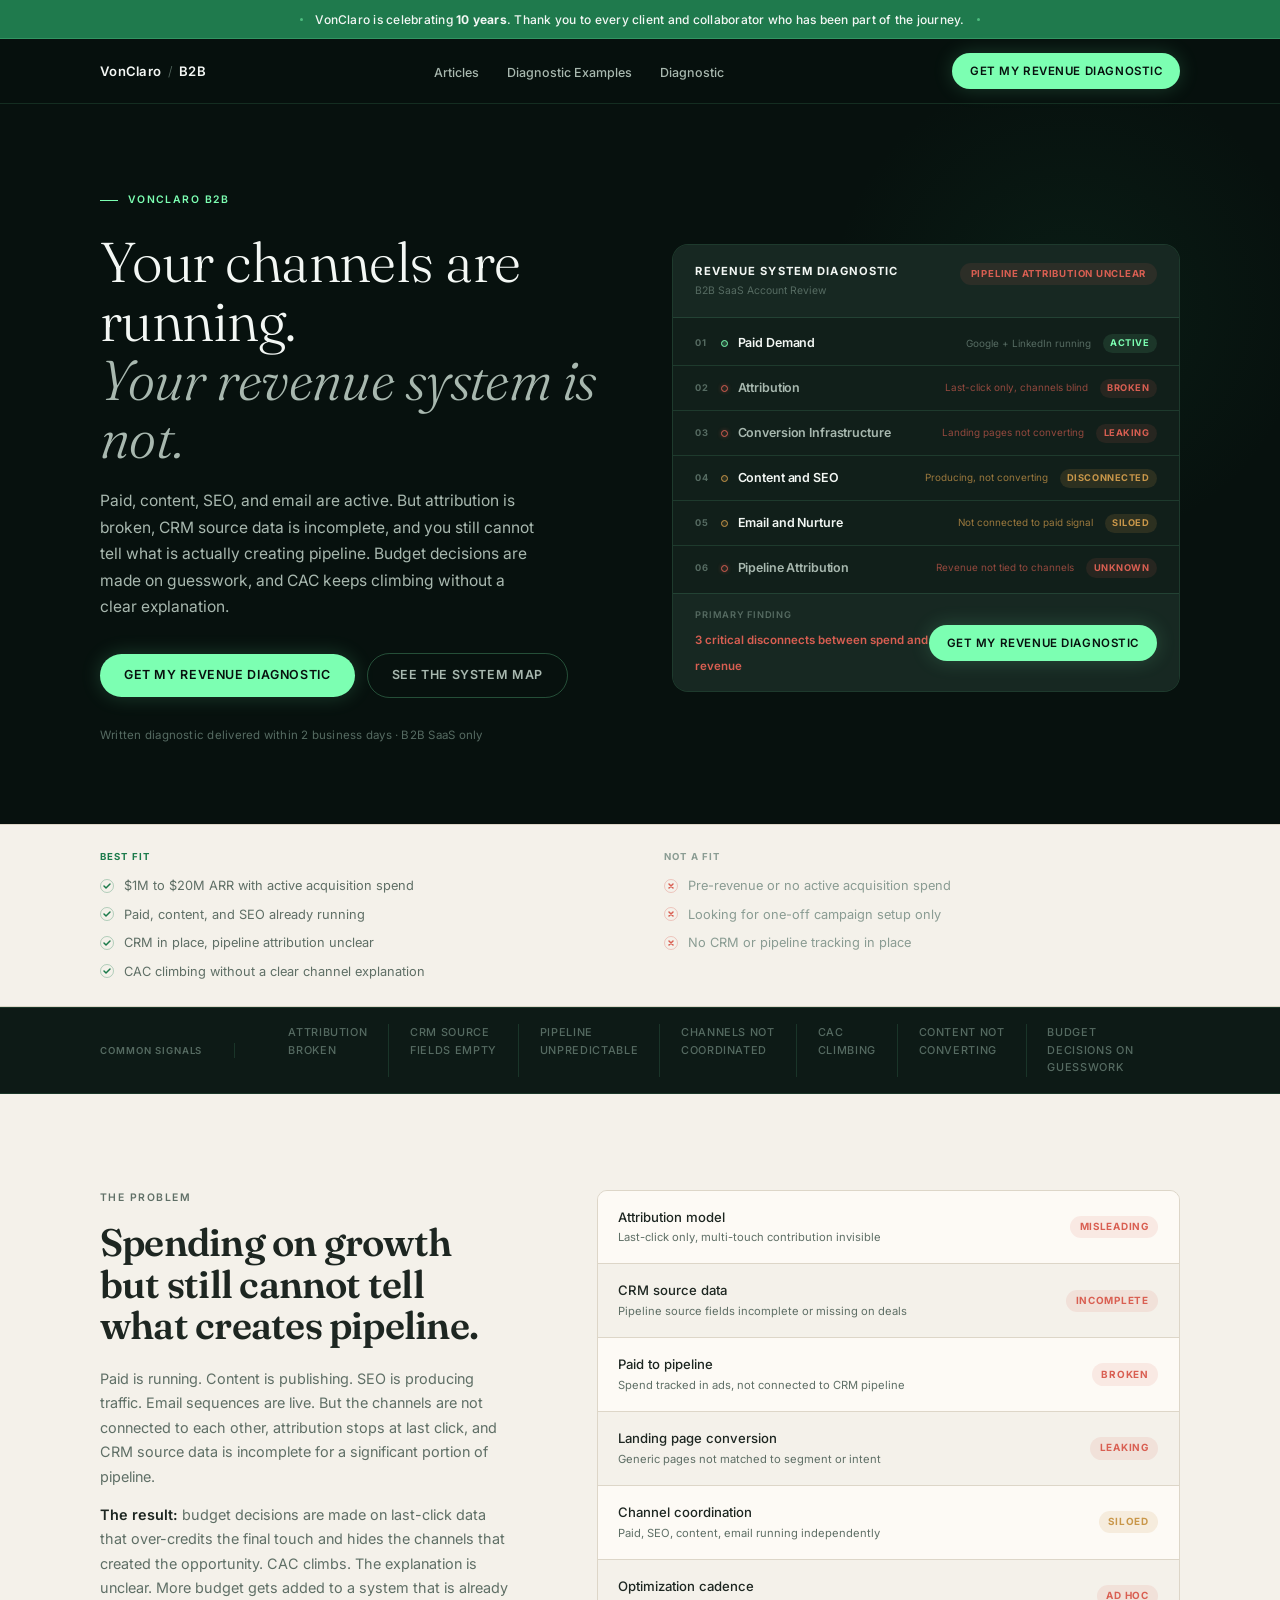
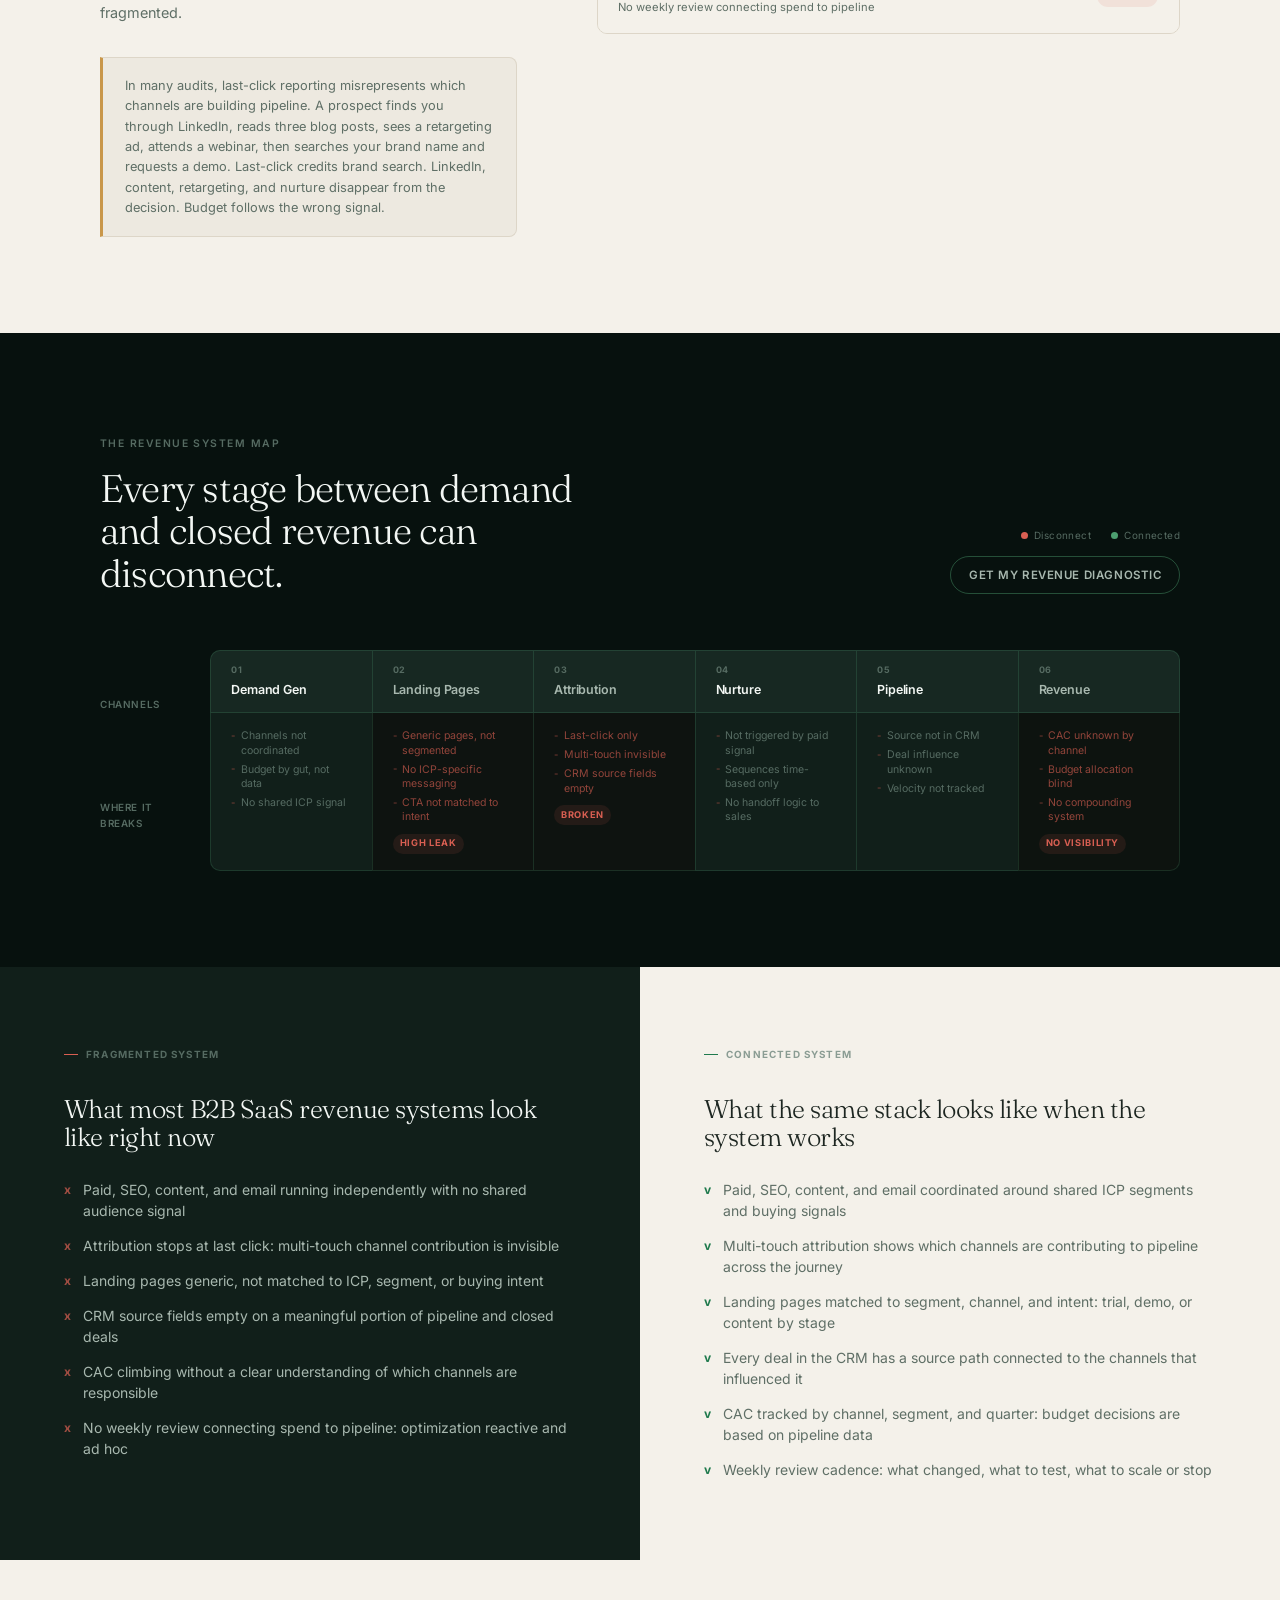
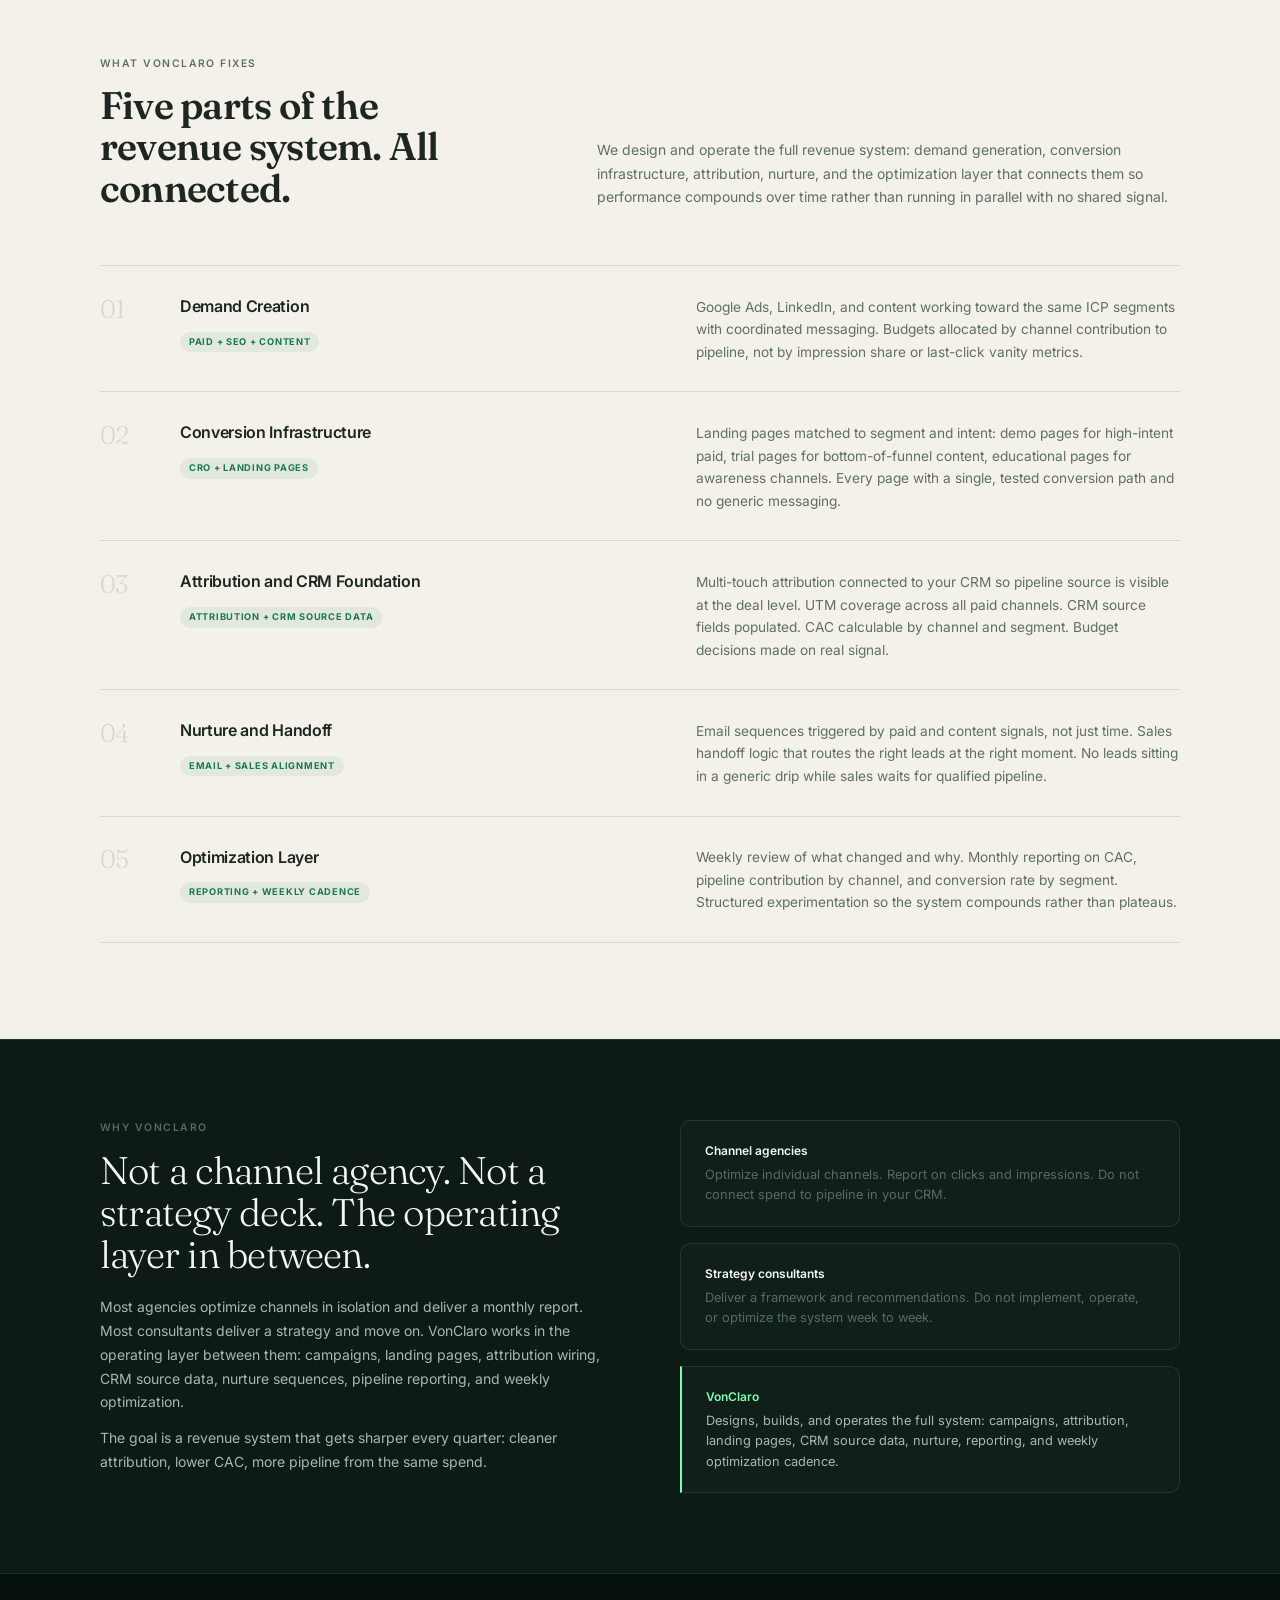
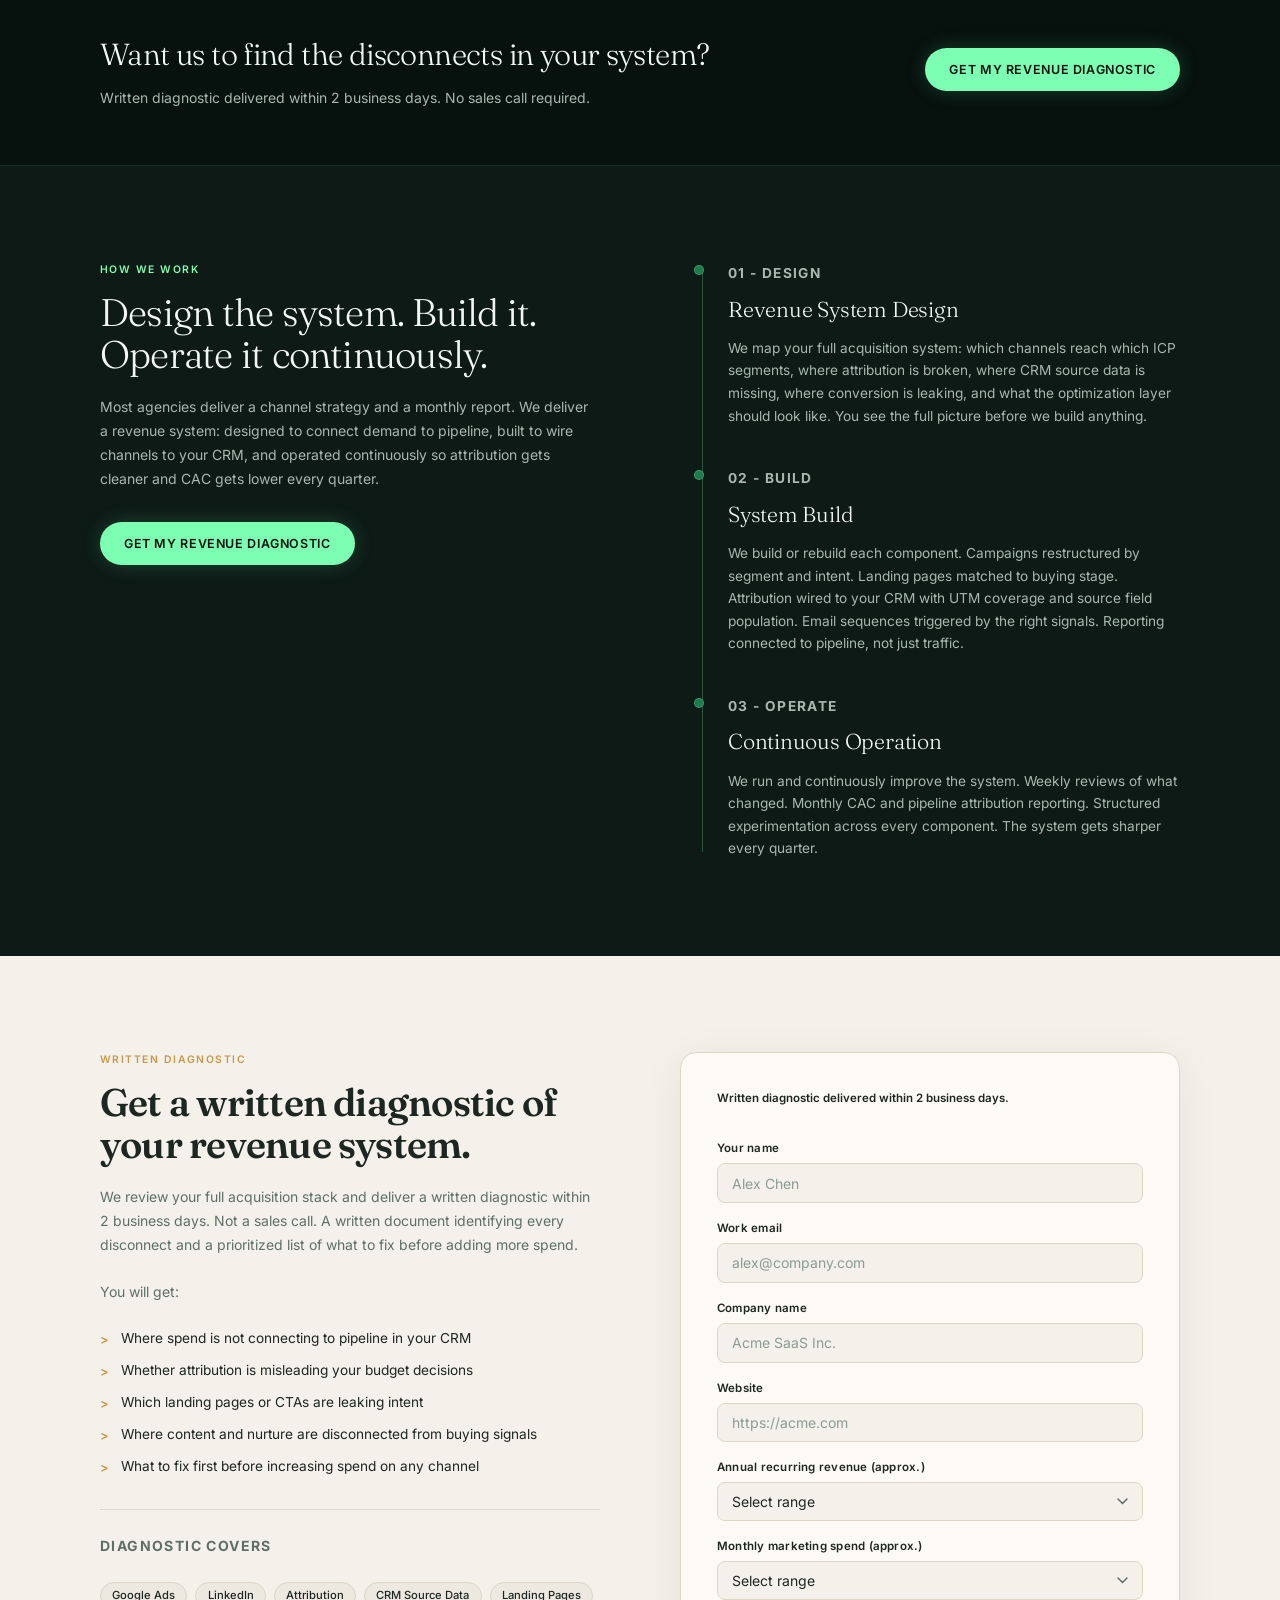
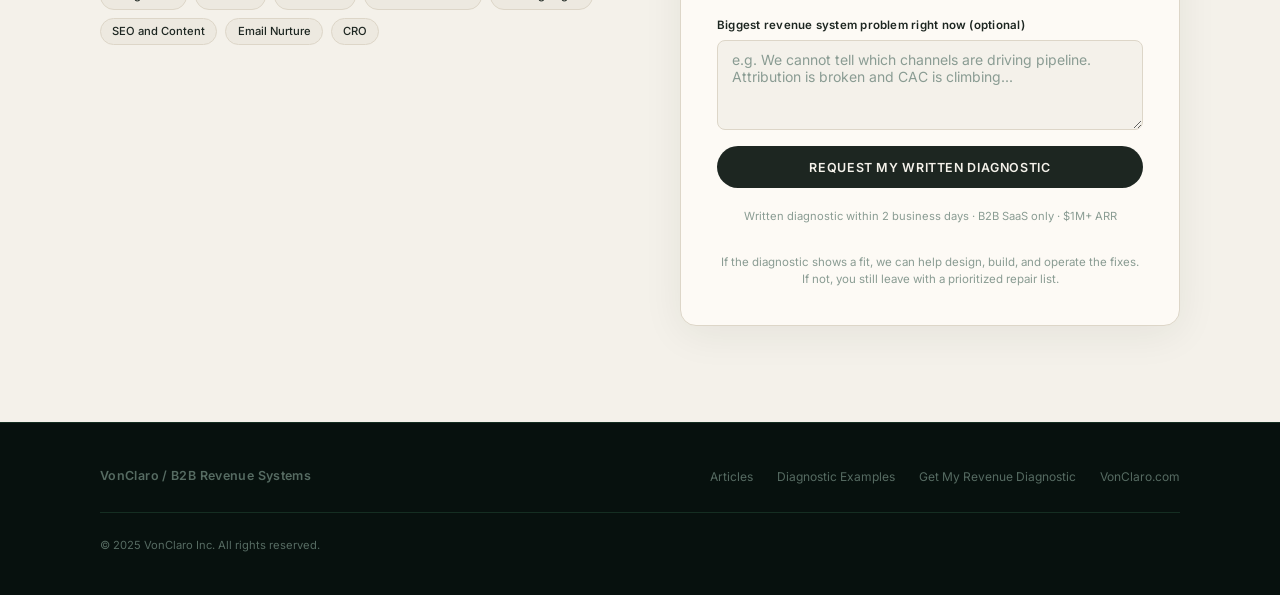
==== commit 77ecd77c: "CRO polish: SVG icons, mid-page CTA, sharper widget, concrete attribution example, reassurance line," ====
--- a/index.html
+++ b/index.html
@@ -49,7 +49,7 @@
             <div class="rsd-widget__label">Revenue System Diagnostic</div>
             <div class="rsd-widget__sub">B2B SaaS Account Review</div>
           </div>
-          <div class="rsd-widget__badge">Fragmented</div>
+          <div class="rsd-widget__badge">Pipeline attribution unclear</div>
         </div>
         <div class="rsd-stages">
           <div class="rsd-stage">
@@ -122,9 +122,9 @@
         <div class="rsd-widget__footer">
           <div>
             <span class="rsd-widget__finding-label">Primary finding</span>
-            <span class="rsd-widget__finding-val">3 critical disconnects identified</span>
-          </div>
-          <a href="#audit" class="btn btn--primary btn--sm">Get Diagnostic</a>
+            <span class="rsd-widget__finding-val">3 critical disconnects between spend and revenue</span>
+          </div>
+          <a href="#audit" class="btn btn--primary btn--sm">Get My Revenue Diagnostic</a>
         </div>
       </div>
     </div>
@@ -137,32 +137,32 @@
     <div style="display:grid;grid-template-columns:1fr 1fr;gap:3rem;align-items:start;">
       <div>
         <p style="font-size:0.6rem;font-weight:700;letter-spacing:0.12em;text-transform:uppercase;color:#1A7A4A;margin-bottom:0.75rem;">Best fit</p>
-        <div style="display:flex;flex-direction:column;gap:0.4rem;">
-          <div style="display:flex;gap:0.5rem;align-items:baseline;font-size:0.8rem;color:var(--lt-muted);">
-            <span style="color:#1A7A4A;font-weight:700;font-size:0.7rem;">v</span>$1M to $20M ARR with active acquisition spend
-          </div>
-          <div style="display:flex;gap:0.5rem;align-items:baseline;font-size:0.8rem;color:var(--lt-muted);">
-            <span style="color:#1A7A4A;font-weight:700;font-size:0.7rem;">v</span>Paid, content, and SEO already running
-          </div>
-          <div style="display:flex;gap:0.5rem;align-items:baseline;font-size:0.8rem;color:var(--lt-muted);">
-            <span style="color:#1A7A4A;font-weight:700;font-size:0.7rem;">v</span>CRM in place, pipeline attribution unclear
-          </div>
-          <div style="display:flex;gap:0.5rem;align-items:baseline;font-size:0.8rem;color:var(--lt-muted);">
-            <span style="color:#1A7A4A;font-weight:700;font-size:0.7rem;">v</span>CAC climbing without a clear channel explanation
+        <div style="display:flex;flex-direction:column;gap:0.5rem;">
+          <div style="display:flex;gap:0.6rem;align-items:flex-start;font-size:0.8rem;color:var(--lt-muted);">
+            <svg width="14" height="14" viewBox="0 0 14 14" fill="none" style="flex-shrink:0;margin-top:0.15rem;"><circle cx="7" cy="7" r="6.5" stroke="#1A7A4A" stroke-opacity="0.3"/><path d="M4 7l2 2 4-4" stroke="#1A7A4A" stroke-width="1.5" stroke-linecap="round" stroke-linejoin="round"/></svg>$1M to $20M ARR with active acquisition spend
+          </div>
+          <div style="display:flex;gap:0.6rem;align-items:flex-start;font-size:0.8rem;color:var(--lt-muted);">
+            <svg width="14" height="14" viewBox="0 0 14 14" fill="none" style="flex-shrink:0;margin-top:0.15rem;"><circle cx="7" cy="7" r="6.5" stroke="#1A7A4A" stroke-opacity="0.3"/><path d="M4 7l2 2 4-4" stroke="#1A7A4A" stroke-width="1.5" stroke-linecap="round" stroke-linejoin="round"/></svg>Paid, content, and SEO already running
+          </div>
+          <div style="display:flex;gap:0.6rem;align-items:flex-start;font-size:0.8rem;color:var(--lt-muted);">
+            <svg width="14" height="14" viewBox="0 0 14 14" fill="none" style="flex-shrink:0;margin-top:0.15rem;"><circle cx="7" cy="7" r="6.5" stroke="#1A7A4A" stroke-opacity="0.3"/><path d="M4 7l2 2 4-4" stroke="#1A7A4A" stroke-width="1.5" stroke-linecap="round" stroke-linejoin="round"/></svg>CRM in place, pipeline attribution unclear
+          </div>
+          <div style="display:flex;gap:0.6rem;align-items:flex-start;font-size:0.8rem;color:var(--lt-muted);">
+            <svg width="14" height="14" viewBox="0 0 14 14" fill="none" style="flex-shrink:0;margin-top:0.15rem;"><circle cx="7" cy="7" r="6.5" stroke="#1A7A4A" stroke-opacity="0.3"/><path d="M4 7l2 2 4-4" stroke="#1A7A4A" stroke-width="1.5" stroke-linecap="round" stroke-linejoin="round"/></svg>CAC climbing without a clear channel explanation
           </div>
         </div>
       </div>
       <div>
         <p style="font-size:0.6rem;font-weight:700;letter-spacing:0.12em;text-transform:uppercase;color:var(--lt-subtle);margin-bottom:0.75rem;">Not a fit</p>
-        <div style="display:flex;flex-direction:column;gap:0.4rem;">
-          <div style="display:flex;gap:0.5rem;align-items:baseline;font-size:0.8rem;color:var(--lt-subtle);">
-            <span style="color:var(--leak);font-weight:700;font-size:0.7rem;">x</span>Pre-revenue or no active acquisition spend
-          </div>
-          <div style="display:flex;gap:0.5rem;align-items:baseline;font-size:0.8rem;color:var(--lt-subtle);">
-            <span style="color:var(--leak);font-weight:700;font-size:0.7rem;">x</span>Looking for one-off campaign setup only
-          </div>
-          <div style="display:flex;gap:0.5rem;align-items:baseline;font-size:0.8rem;color:var(--lt-subtle);">
-            <span style="color:var(--leak);font-weight:700;font-size:0.7rem;">x</span>No CRM or pipeline tracking in place
+        <div style="display:flex;flex-direction:column;gap:0.5rem;">
+          <div style="display:flex;gap:0.6rem;align-items:flex-start;font-size:0.8rem;color:var(--lt-subtle);">
+            <svg width="14" height="14" viewBox="0 0 14 14" fill="none" style="flex-shrink:0;margin-top:0.15rem;"><circle cx="7" cy="7" r="6.5" stroke="#D95F52" stroke-opacity="0.3"/><path d="M5 5l4 4M9 5l-4 4" stroke="#D95F52" stroke-width="1.5" stroke-linecap="round"/></svg>Pre-revenue or no active acquisition spend
+          </div>
+          <div style="display:flex;gap:0.6rem;align-items:flex-start;font-size:0.8rem;color:var(--lt-subtle);">
+            <svg width="14" height="14" viewBox="0 0 14 14" fill="none" style="flex-shrink:0;margin-top:0.15rem;"><circle cx="7" cy="7" r="6.5" stroke="#D95F52" stroke-opacity="0.3"/><path d="M5 5l4 4M9 5l-4 4" stroke="#D95F52" stroke-width="1.5" stroke-linecap="round"/></svg>Looking for one-off campaign setup only
+          </div>
+          <div style="display:flex;gap:0.6rem;align-items:flex-start;font-size:0.8rem;color:var(--lt-subtle);">
+            <svg width="14" height="14" viewBox="0 0 14 14" fill="none" style="flex-shrink:0;margin-top:0.15rem;"><circle cx="7" cy="7" r="6.5" stroke="#D95F52" stroke-opacity="0.3"/><path d="M5 5l4 4M9 5l-4 4" stroke="#D95F52" stroke-width="1.5" stroke-linecap="round"/></svg>No CRM or pipeline tracking in place
           </div>
         </div>
       </div>
@@ -198,7 +198,7 @@
         <p>Paid is running. Content is publishing. SEO is producing traffic. Email sequences are live. But the channels are not connected to each other, attribution stops at last click, and CRM source data is incomplete for a significant portion of pipeline.</p>
         <p><strong>The result:</strong> budget decisions are made on last-click data that over-credits the final touch and hides the channels that created the opportunity. CAC climbs. The explanation is unclear. More budget gets added to a system that is already fragmented.</p>
         <div class="problem__callout">
-          <p>In many audits, last-click reporting misrepresents which channels are actually building pipeline. The final touchpoint gets credit. The channels that created awareness, intent, and re-engagement get none. Budget follows the wrong signal.</p>
+          <p>In many audits, last-click reporting misrepresents which channels are building pipeline. A prospect finds you through LinkedIn, reads three blog posts, sees a retargeting ad, attends a webinar, then searches your brand name and requests a demo. Last-click credits brand search. LinkedIn, content, retargeting, and nurture disappear from the decision. Budget follows the wrong signal.</p>
         </div>
       </div>
       <div class="signal-list">
@@ -244,7 +244,7 @@
           <span class="legend-item"><span class="legend-dot legend-dot--leak"></span>Disconnect</span>
           <span class="legend-item"><span class="legend-dot legend-dot--ok"></span>Connected</span>
         </div>
-        <a href="#audit" class="btn btn--ghost btn--sm">Get My Diagnostic</a>
+        <a href="#audit" class="btn btn--ghost btn--sm">Get My Revenue Diagnostic</a>
       </div>
     </div>
     <div class="pipeline">
@@ -408,6 +408,17 @@
         </div>
       </div>
     </div>
+  </div>
+</section>
+
+<!-- MID-PAGE CTA PANEL -->
+<section style="background:var(--vc-bg);padding:3.5rem 0;border-top:1px solid var(--vc-border);border-bottom:1px solid var(--vc-border);">
+  <div class="container" style="display:flex;justify-content:space-between;align-items:center;flex-wrap:wrap;gap:2rem;">
+    <div>
+      <h3 style="font-family:var(--font-disp);font-weight:300;font-size:clamp(1.4rem,2.5vw,1.9rem);color:var(--vc-text);letter-spacing:-0.02em;margin-bottom:0.5rem;">Want us to find the disconnects in your system?</h3>
+      <p style="font-size:0.875rem;color:var(--vc-text-muted);">Written diagnostic delivered within 2 business days. No sales call required.</p>
+    </div>
+    <a href="#audit" class="btn btn--primary">Get My Revenue Diagnostic</a>
   </div>
 </section>
 
@@ -522,7 +533,8 @@
             <textarea id="problem" name="problem" placeholder="e.g. We cannot tell which channels are driving pipeline. Attribution is broken and CAC is climbing..."></textarea>
           </div>
           <button type="submit" class="form-submit-btn">Request My Written Diagnostic</button>
-          <p class="form-note">B2B SaaS only &middot; $1M+ ARR &middot; Active acquisition spend</p>
+          <p class="form-note">Written diagnostic within 2 business days &middot; B2B SaaS only &middot; $1M+ ARR</p>
+          <p style="font-size:0.72rem;color:var(--lt-subtle);text-align:center;margin-top:0.75rem;line-height:1.5;">If the diagnostic shows a fit, we can help design, build, and operate the fixes. If not, you still leave with a prioritized repair list.</p>
         </form>
       </div>
     </div>
@@ -536,7 +548,7 @@
       <ul class="footer__links">
         <li><a href="/articles/">Articles</a></li>
         <li><a href="/case-studies/">Diagnostic Examples</a></li>
-        <li><a href="/#audit">Get My Diagnostic</a></li>
+        <li><a href="/#audit">Get My Revenue Diagnostic</a></li>
         <li><a href="https://vonclaro.com">VonClaro.com</a></li>
       </ul>
     </div>
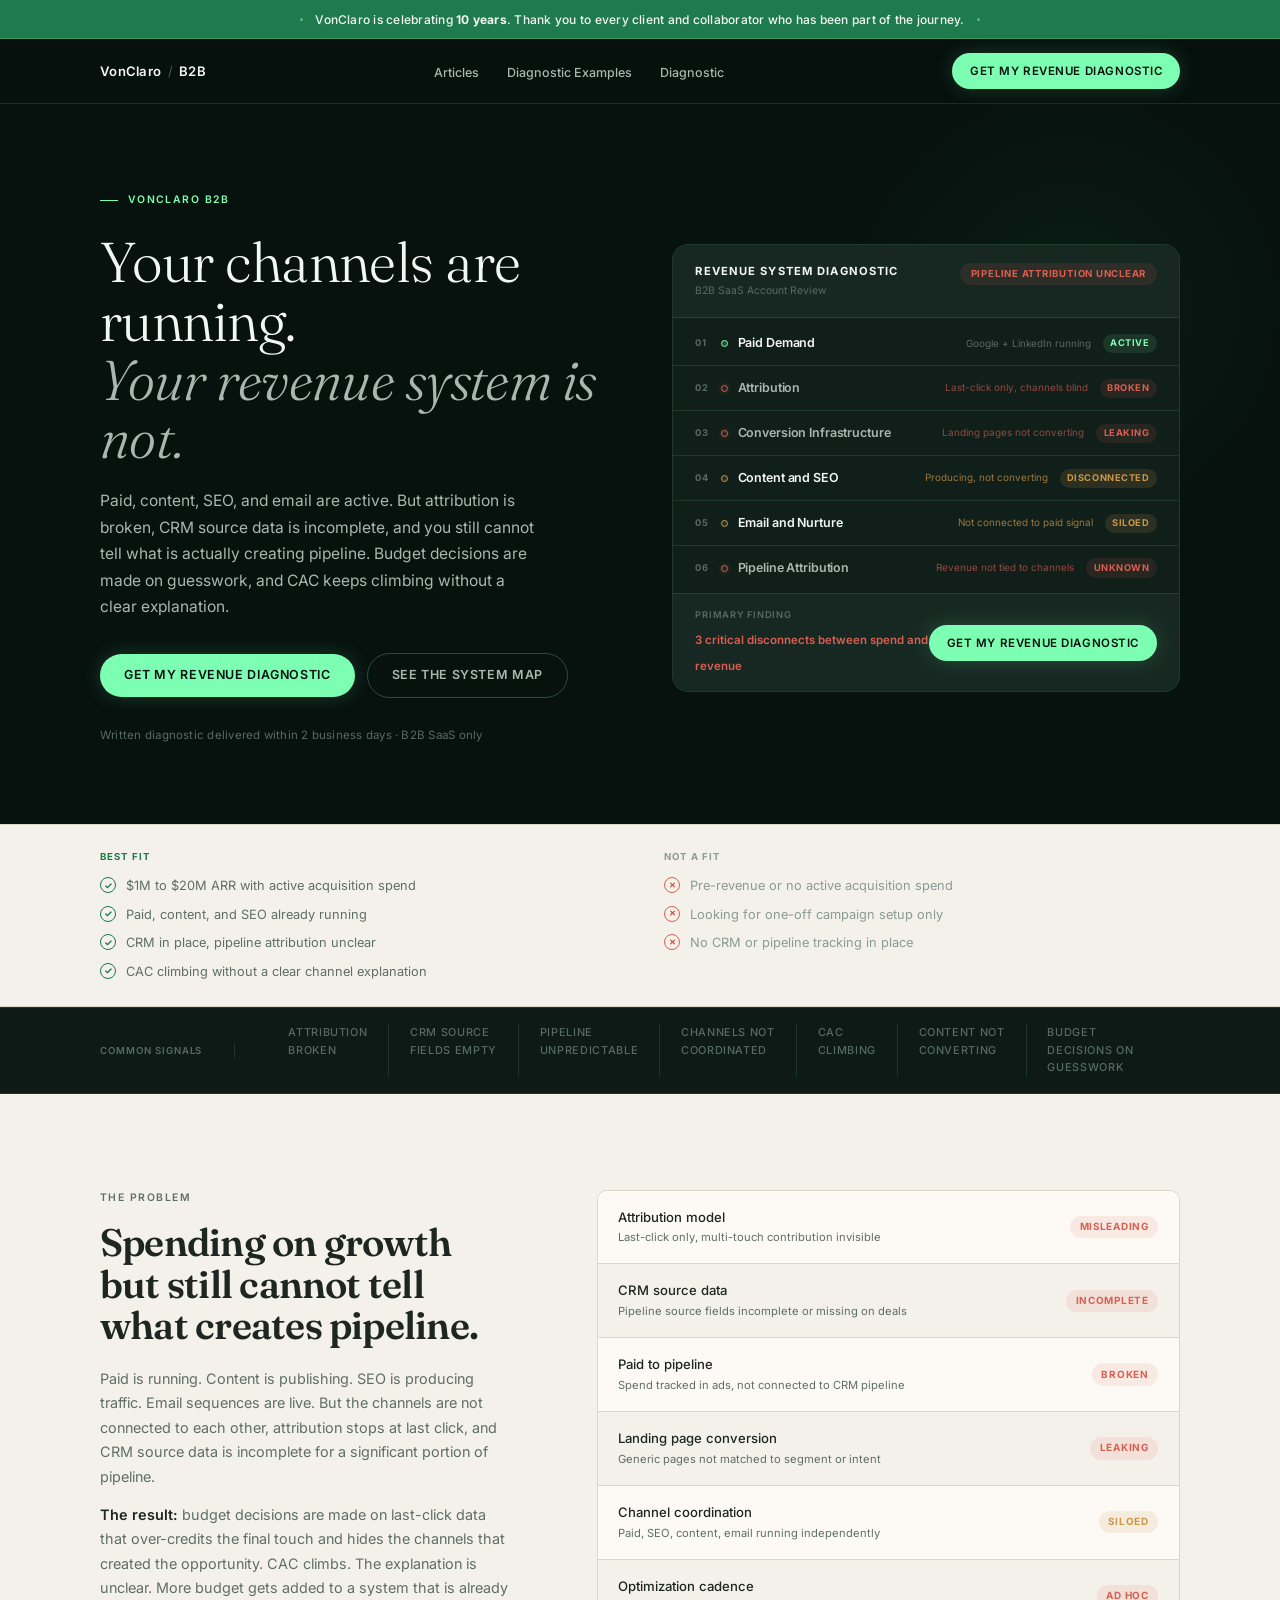
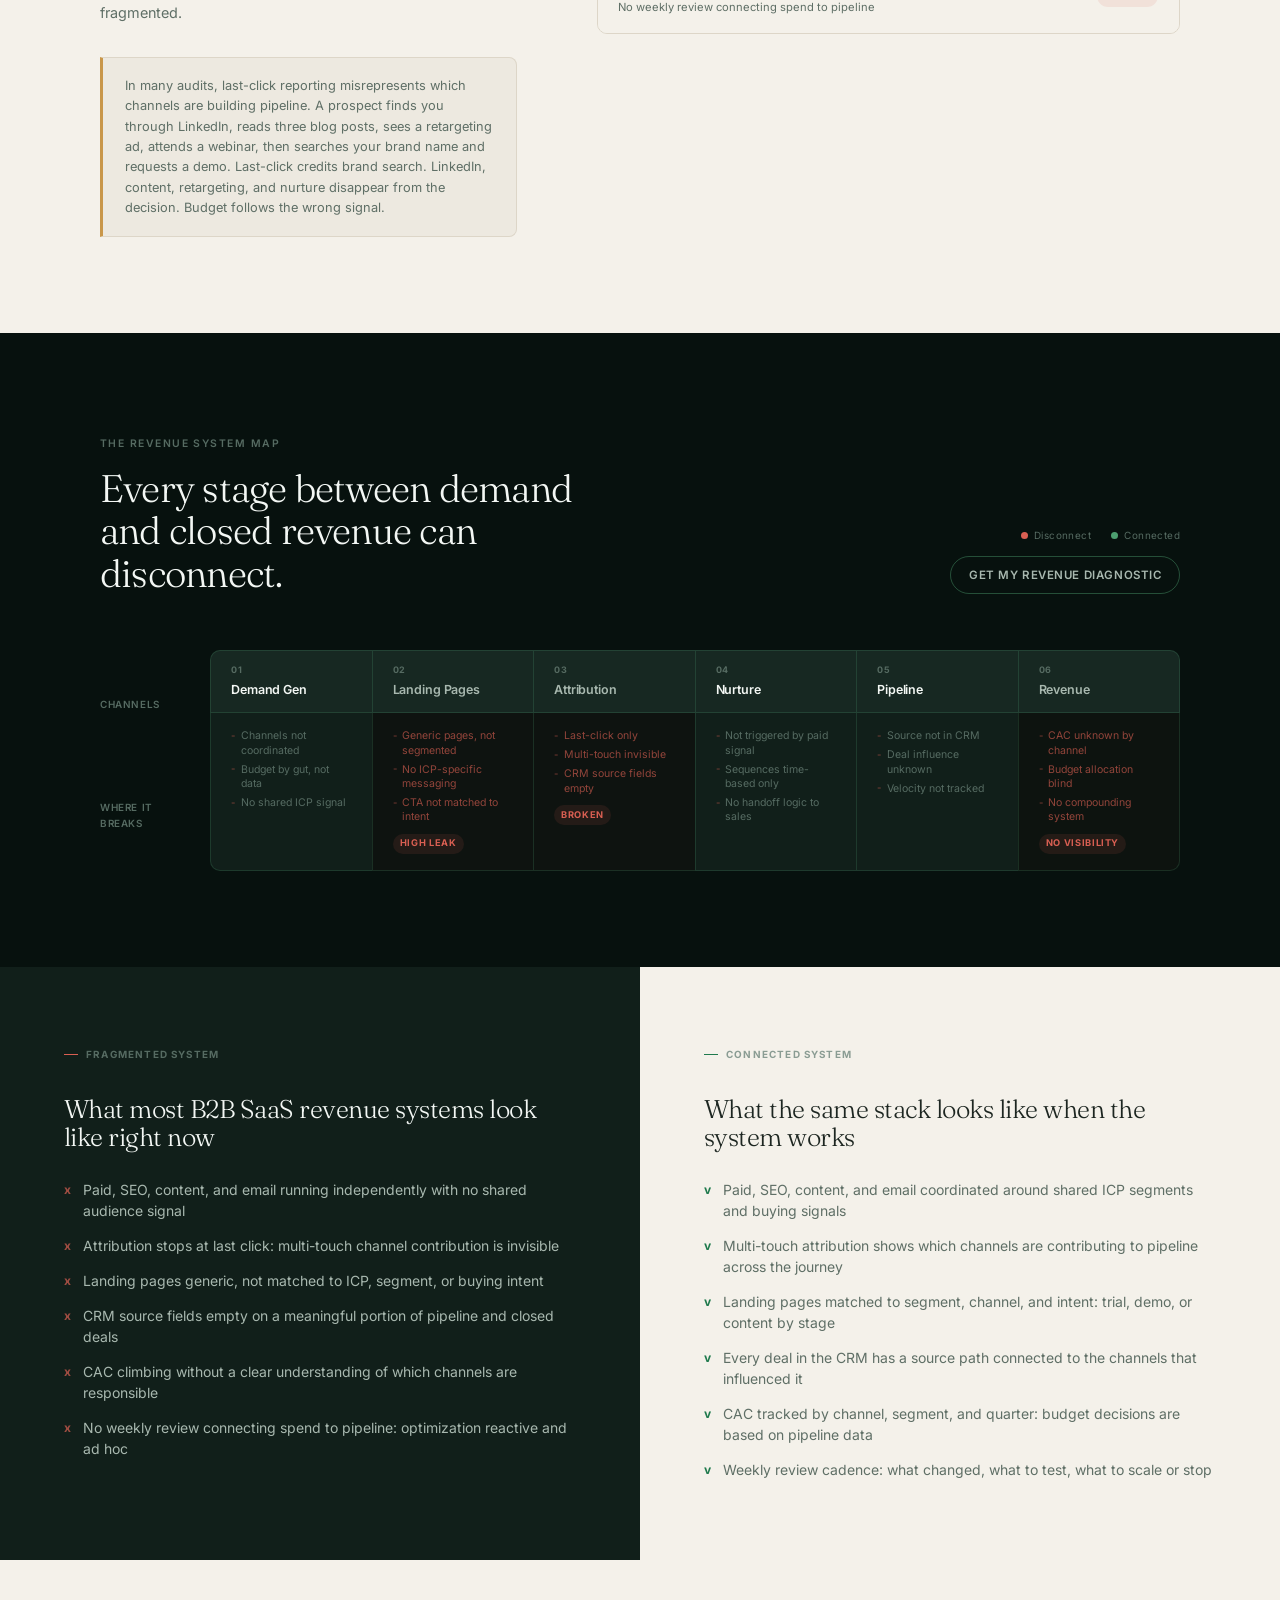
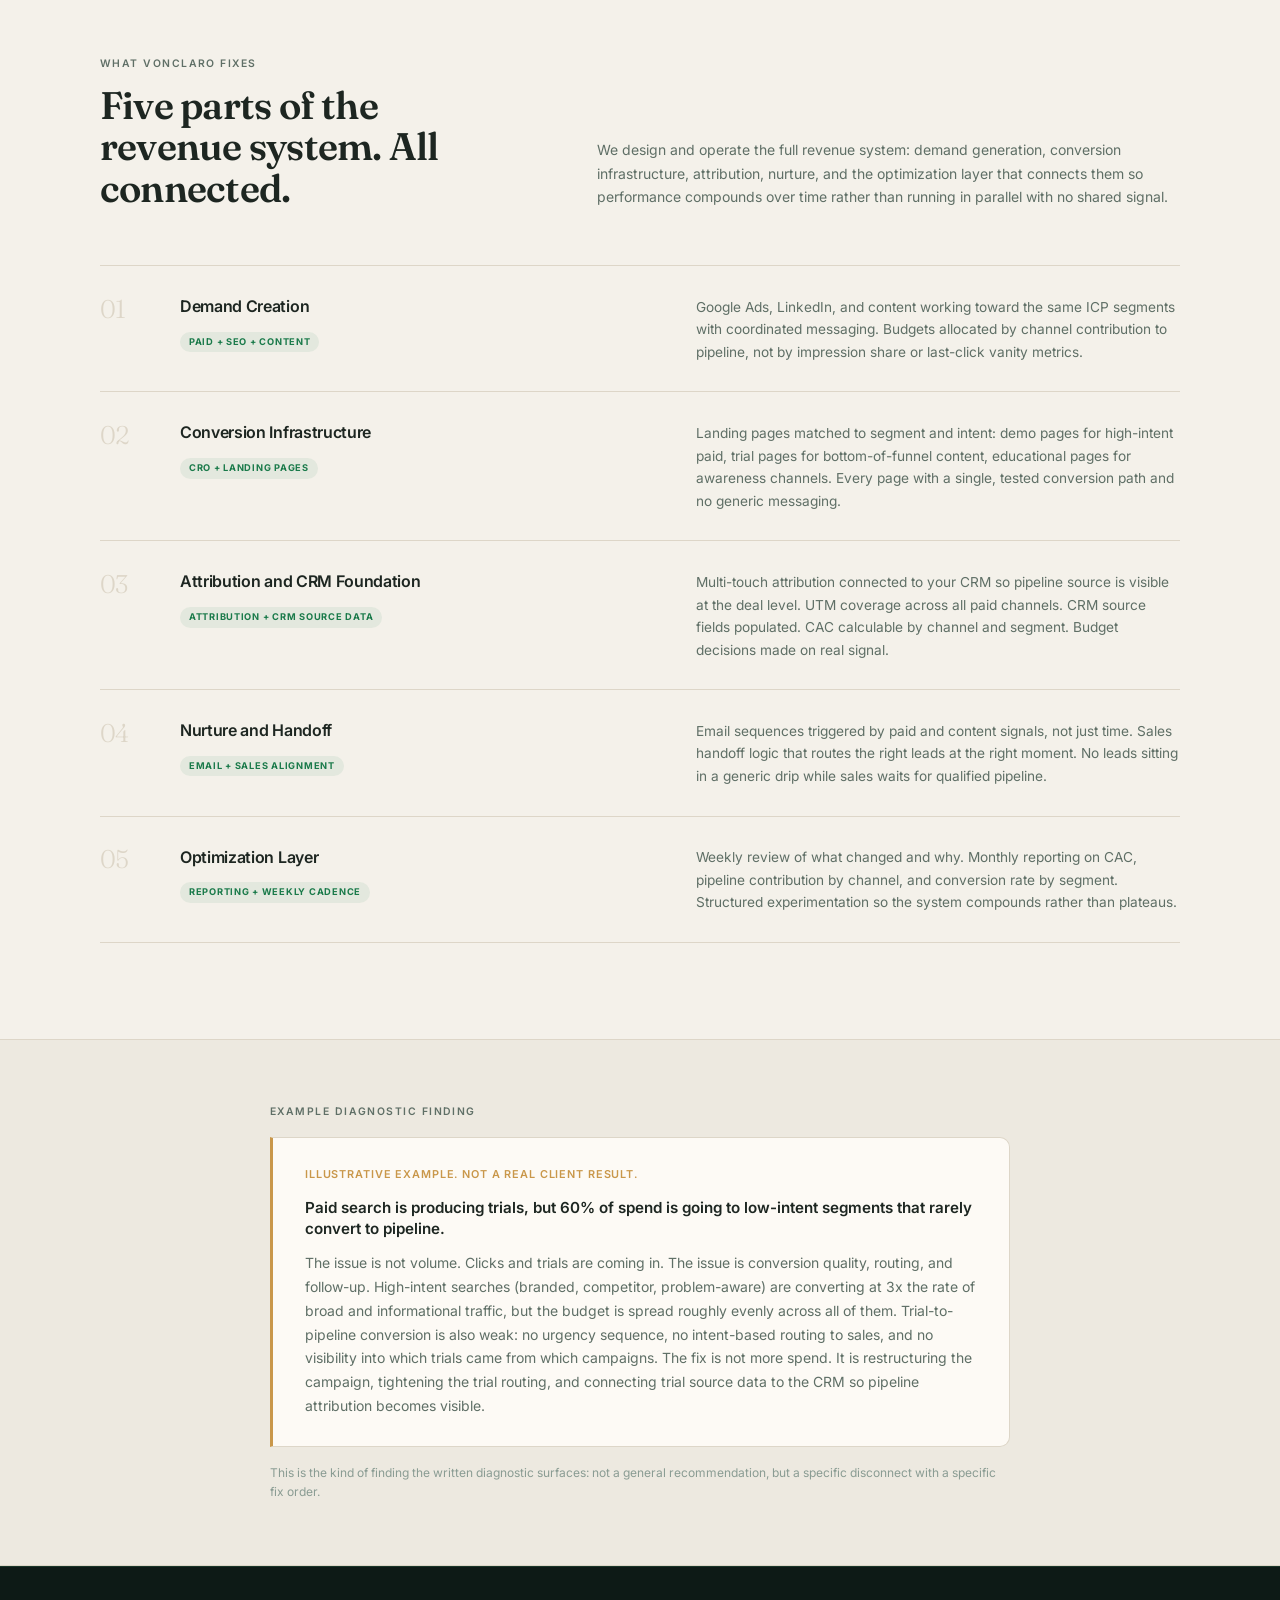
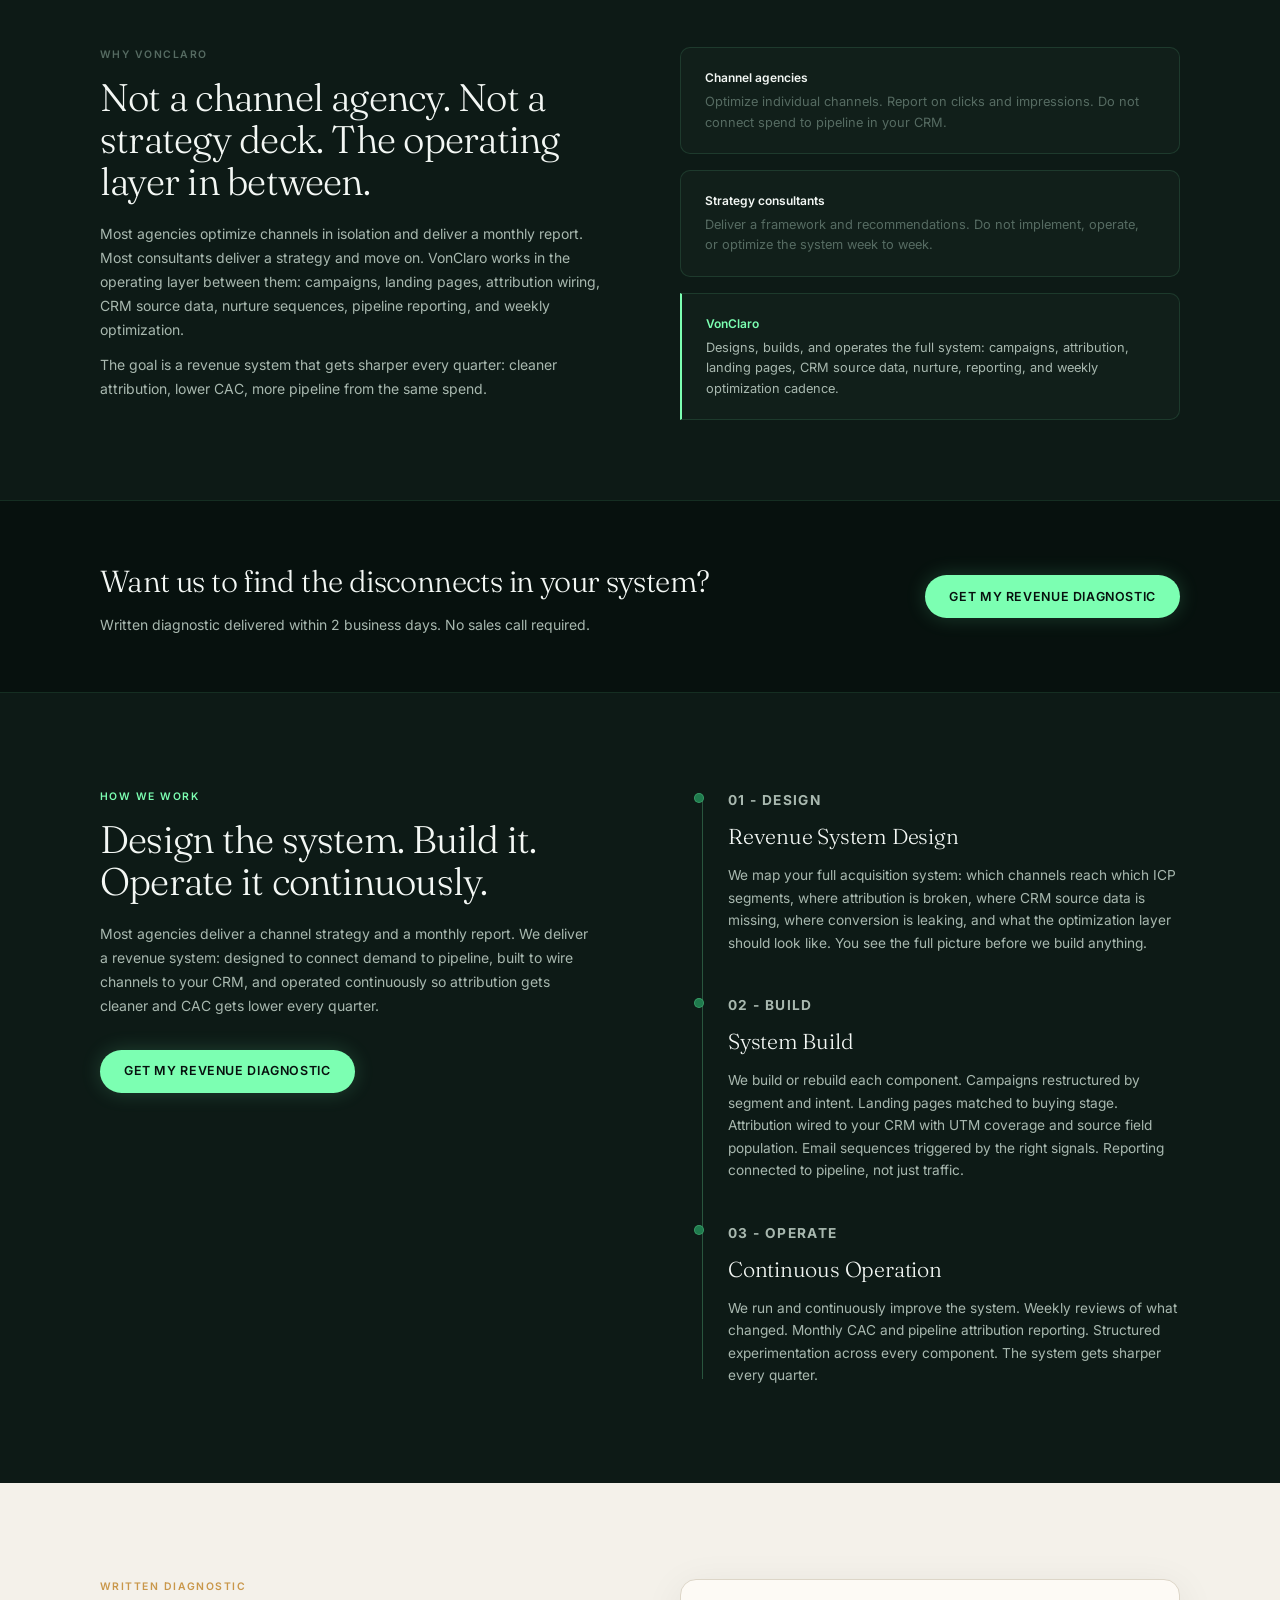
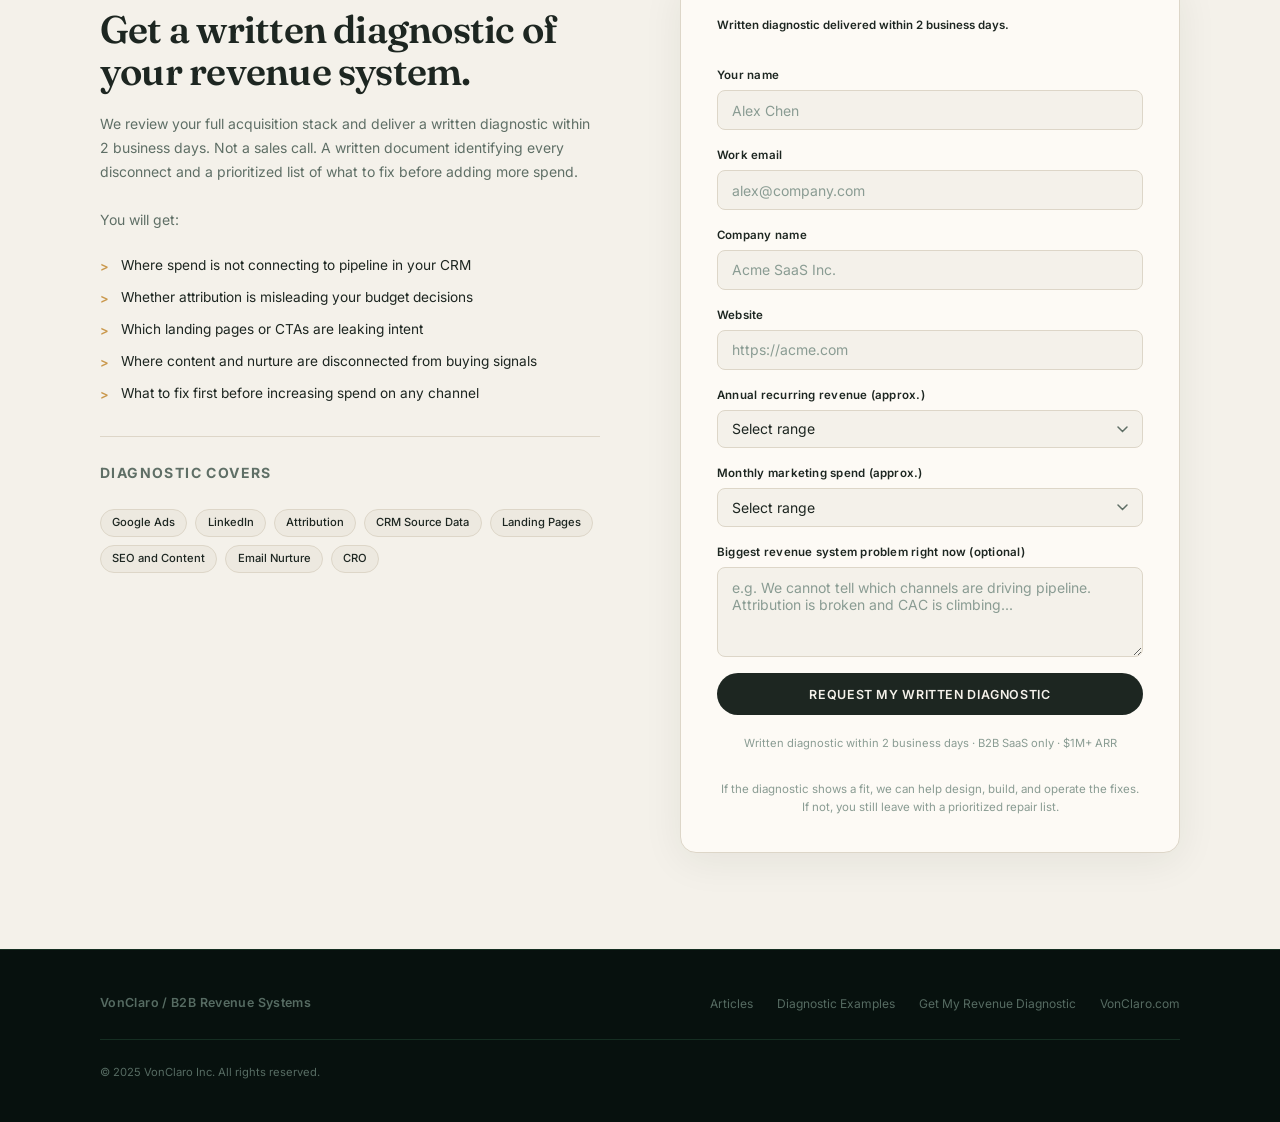
==== commit db7f5f74: "Final polish: Unicode icons, diagnostic example, hero support line, CTA cleanup" ====
--- a/index.html
+++ b/index.html
@@ -138,31 +138,31 @@
       <div>
         <p style="font-size:0.6rem;font-weight:700;letter-spacing:0.12em;text-transform:uppercase;color:#1A7A4A;margin-bottom:0.75rem;">Best fit</p>
         <div style="display:flex;flex-direction:column;gap:0.5rem;">
-          <div style="display:flex;gap:0.6rem;align-items:flex-start;font-size:0.8rem;color:var(--lt-muted);">
-            <svg width="14" height="14" viewBox="0 0 14 14" fill="none" style="flex-shrink:0;margin-top:0.15rem;"><circle cx="7" cy="7" r="6.5" stroke="#1A7A4A" stroke-opacity="0.3"/><path d="M4 7l2 2 4-4" stroke="#1A7A4A" stroke-width="1.5" stroke-linecap="round" stroke-linejoin="round"/></svg>$1M to $20M ARR with active acquisition spend
-          </div>
-          <div style="display:flex;gap:0.6rem;align-items:flex-start;font-size:0.8rem;color:var(--lt-muted);">
-            <svg width="14" height="14" viewBox="0 0 14 14" fill="none" style="flex-shrink:0;margin-top:0.15rem;"><circle cx="7" cy="7" r="6.5" stroke="#1A7A4A" stroke-opacity="0.3"/><path d="M4 7l2 2 4-4" stroke="#1A7A4A" stroke-width="1.5" stroke-linecap="round" stroke-linejoin="round"/></svg>Paid, content, and SEO already running
-          </div>
-          <div style="display:flex;gap:0.6rem;align-items:flex-start;font-size:0.8rem;color:var(--lt-muted);">
-            <svg width="14" height="14" viewBox="0 0 14 14" fill="none" style="flex-shrink:0;margin-top:0.15rem;"><circle cx="7" cy="7" r="6.5" stroke="#1A7A4A" stroke-opacity="0.3"/><path d="M4 7l2 2 4-4" stroke="#1A7A4A" stroke-width="1.5" stroke-linecap="round" stroke-linejoin="round"/></svg>CRM in place, pipeline attribution unclear
-          </div>
-          <div style="display:flex;gap:0.6rem;align-items:flex-start;font-size:0.8rem;color:var(--lt-muted);">
-            <svg width="14" height="14" viewBox="0 0 14 14" fill="none" style="flex-shrink:0;margin-top:0.15rem;"><circle cx="7" cy="7" r="6.5" stroke="#1A7A4A" stroke-opacity="0.3"/><path d="M4 7l2 2 4-4" stroke="#1A7A4A" stroke-width="1.5" stroke-linecap="round" stroke-linejoin="round"/></svg>CAC climbing without a clear channel explanation
+          <div style="display:flex;gap:0.65rem;align-items:flex-start;font-size:0.8rem;color:var(--lt-muted);">
+            <span style="display:inline-flex;align-items:center;justify-content:center;width:16px;height:16px;border-radius:50%;border:1.5px solid #1A7A4A;color:#1A7A4A;font-size:0.6rem;font-weight:700;flex-shrink:0;margin-top:0.05rem;">&#10003;</span>$1M to $20M ARR with active acquisition spend
+          </div>
+          <div style="display:flex;gap:0.65rem;align-items:flex-start;font-size:0.8rem;color:var(--lt-muted);">
+            <span style="display:inline-flex;align-items:center;justify-content:center;width:16px;height:16px;border-radius:50%;border:1.5px solid #1A7A4A;color:#1A7A4A;font-size:0.6rem;font-weight:700;flex-shrink:0;margin-top:0.05rem;">&#10003;</span>Paid, content, and SEO already running
+          </div>
+          <div style="display:flex;gap:0.65rem;align-items:flex-start;font-size:0.8rem;color:var(--lt-muted);">
+            <span style="display:inline-flex;align-items:center;justify-content:center;width:16px;height:16px;border-radius:50%;border:1.5px solid #1A7A4A;color:#1A7A4A;font-size:0.6rem;font-weight:700;flex-shrink:0;margin-top:0.05rem;">&#10003;</span>CRM in place, pipeline attribution unclear
+          </div>
+          <div style="display:flex;gap:0.65rem;align-items:flex-start;font-size:0.8rem;color:var(--lt-muted);">
+            <span style="display:inline-flex;align-items:center;justify-content:center;width:16px;height:16px;border-radius:50%;border:1.5px solid #1A7A4A;color:#1A7A4A;font-size:0.6rem;font-weight:700;flex-shrink:0;margin-top:0.05rem;">&#10003;</span>CAC climbing without a clear channel explanation
           </div>
         </div>
       </div>
       <div>
         <p style="font-size:0.6rem;font-weight:700;letter-spacing:0.12em;text-transform:uppercase;color:var(--lt-subtle);margin-bottom:0.75rem;">Not a fit</p>
         <div style="display:flex;flex-direction:column;gap:0.5rem;">
-          <div style="display:flex;gap:0.6rem;align-items:flex-start;font-size:0.8rem;color:var(--lt-subtle);">
-            <svg width="14" height="14" viewBox="0 0 14 14" fill="none" style="flex-shrink:0;margin-top:0.15rem;"><circle cx="7" cy="7" r="6.5" stroke="#D95F52" stroke-opacity="0.3"/><path d="M5 5l4 4M9 5l-4 4" stroke="#D95F52" stroke-width="1.5" stroke-linecap="round"/></svg>Pre-revenue or no active acquisition spend
-          </div>
-          <div style="display:flex;gap:0.6rem;align-items:flex-start;font-size:0.8rem;color:var(--lt-subtle);">
-            <svg width="14" height="14" viewBox="0 0 14 14" fill="none" style="flex-shrink:0;margin-top:0.15rem;"><circle cx="7" cy="7" r="6.5" stroke="#D95F52" stroke-opacity="0.3"/><path d="M5 5l4 4M9 5l-4 4" stroke="#D95F52" stroke-width="1.5" stroke-linecap="round"/></svg>Looking for one-off campaign setup only
-          </div>
-          <div style="display:flex;gap:0.6rem;align-items:flex-start;font-size:0.8rem;color:var(--lt-subtle);">
-            <svg width="14" height="14" viewBox="0 0 14 14" fill="none" style="flex-shrink:0;margin-top:0.15rem;"><circle cx="7" cy="7" r="6.5" stroke="#D95F52" stroke-opacity="0.3"/><path d="M5 5l4 4M9 5l-4 4" stroke="#D95F52" stroke-width="1.5" stroke-linecap="round"/></svg>No CRM or pipeline tracking in place
+          <div style="display:flex;gap:0.65rem;align-items:flex-start;font-size:0.8rem;color:var(--lt-subtle);">
+            <span style="display:inline-flex;align-items:center;justify-content:center;width:16px;height:16px;border-radius:50%;border:1.5px solid #D95F52;color:#D95F52;font-size:0.65rem;font-weight:700;flex-shrink:0;margin-top:0.05rem;">&#215;</span>Pre-revenue or no active acquisition spend
+          </div>
+          <div style="display:flex;gap:0.65rem;align-items:flex-start;font-size:0.8rem;color:var(--lt-subtle);">
+            <span style="display:inline-flex;align-items:center;justify-content:center;width:16px;height:16px;border-radius:50%;border:1.5px solid #D95F52;color:#D95F52;font-size:0.65rem;font-weight:700;flex-shrink:0;margin-top:0.05rem;">&#215;</span>Looking for one-off campaign setup only
+          </div>
+          <div style="display:flex;gap:0.65rem;align-items:flex-start;font-size:0.8rem;color:var(--lt-subtle);">
+            <span style="display:inline-flex;align-items:center;justify-content:center;width:16px;height:16px;border-radius:50%;border:1.5px solid #D95F52;color:#D95F52;font-size:0.65rem;font-weight:700;flex-shrink:0;margin-top:0.05rem;">&#215;</span>No CRM or pipeline tracking in place
           </div>
         </div>
       </div>
@@ -379,6 +379,21 @@
         <div><p class="fix-row__title">Optimization Layer</p><span class="fix-row__tag">Reporting + Weekly Cadence</span></div>
         <p class="fix-row__desc">Weekly review of what changed and why. Monthly reporting on CAC, pipeline contribution by channel, and conversion rate by segment. Structured experimentation so the system compounds rather than plateaus.</p>
       </div>
+    </div>
+  </div>
+</section>
+
+<!-- DIAGNOSTIC EXAMPLE - light -->
+<section style="background:var(--lt-bg-soft);padding:4rem 0;border-top:1px solid var(--lt-border);border-bottom:1px solid var(--lt-border);">
+  <div class="container">
+    <div style="max-width:740px;margin:0 auto;">
+      <span class="eyebrow eyebrow--muted" style="display:block;margin-bottom:1rem;">Example Diagnostic Finding</span>
+      <div style="background:#FDFAF5;border:1px solid var(--lt-border);border-left:3px solid var(--brass);border-radius:0 10px 10px 0;padding:1.75rem 2rem;">
+        <p style="font-size:0.68rem;font-weight:600;letter-spacing:0.08em;text-transform:uppercase;color:var(--brass);margin-bottom:0.85rem;">Illustrative example. Not a real client result.</p>
+        <p style="font-size:0.95rem;font-weight:600;color:var(--lt-text);margin-bottom:0.75rem;line-height:1.4;">Paid search is producing trials, but 60% of spend is going to low-intent segments that rarely convert to pipeline.</p>
+        <p style="font-size:0.875rem;color:var(--lt-muted);line-height:1.7;">The issue is not volume. Clicks and trials are coming in. The issue is conversion quality, routing, and follow-up. High-intent searches (branded, competitor, problem-aware) are converting at 3x the rate of broad and informational traffic, but the budget is spread roughly evenly across all of them. Trial-to-pipeline conversion is also weak: no urgency sequence, no intent-based routing to sales, and no visibility into which trials came from which campaigns. The fix is not more spend. It is restructuring the campaign, tightening the trial routing, and connecting trial source data to the CRM so pipeline attribution becomes visible.</p>
+      </div>
+      <p style="font-size:0.75rem;color:var(--lt-subtle);margin-top:1rem;">This is the kind of finding the written diagnostic surfaces: not a general recommendation, but a specific disconnect with a specific fix order.</p>
     </div>
   </div>
 </section>
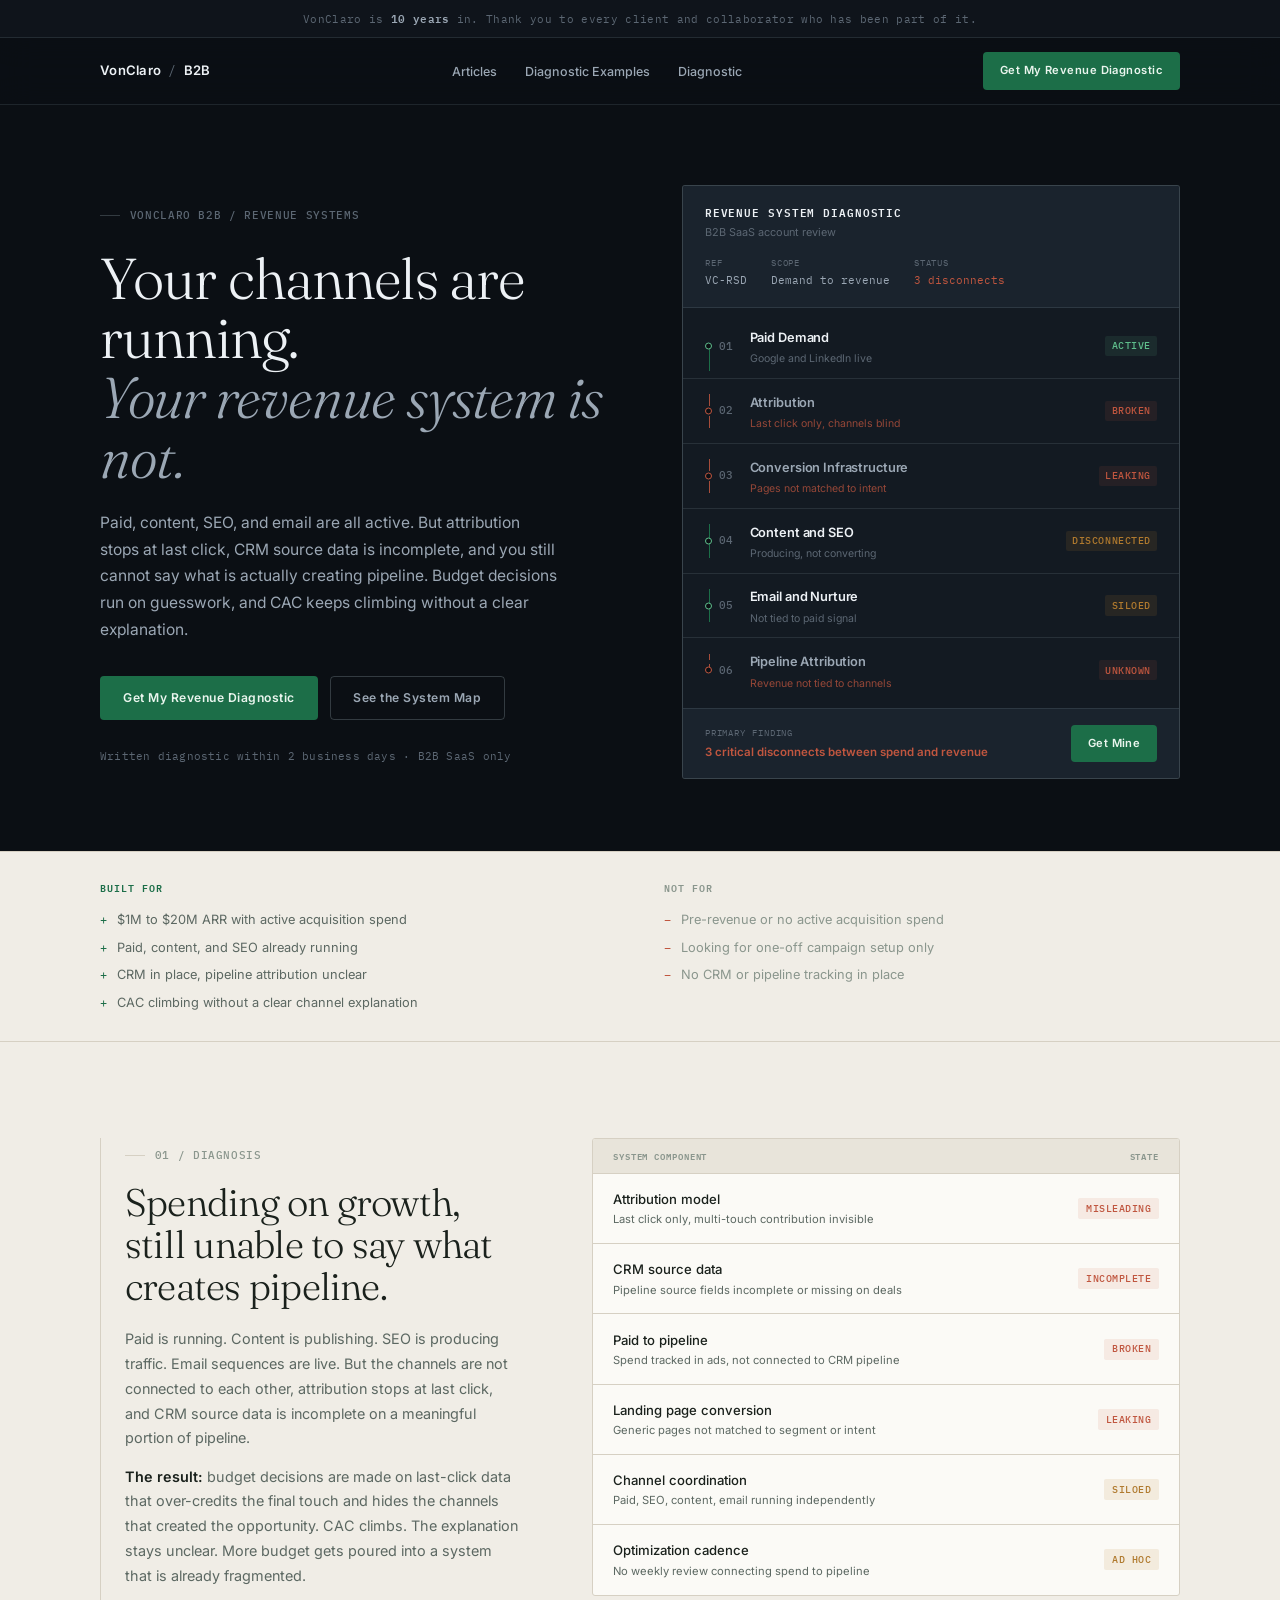
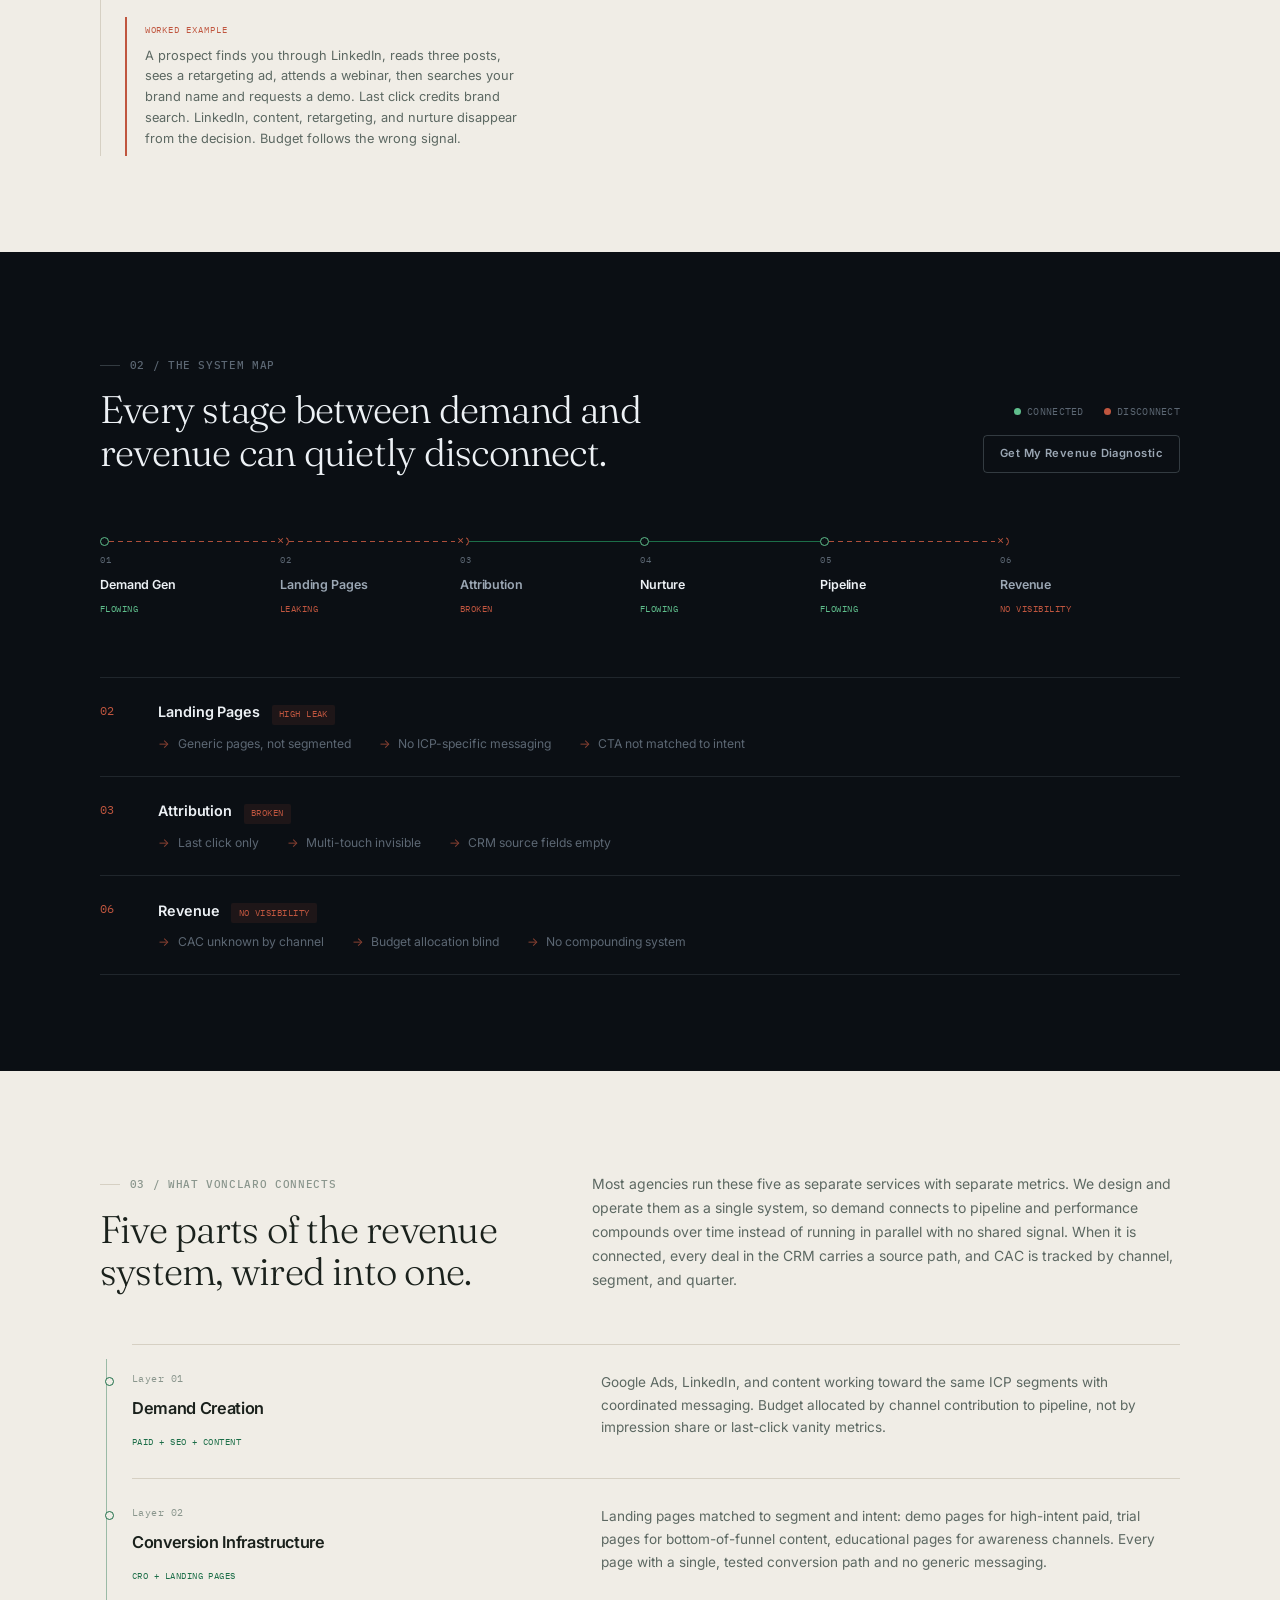
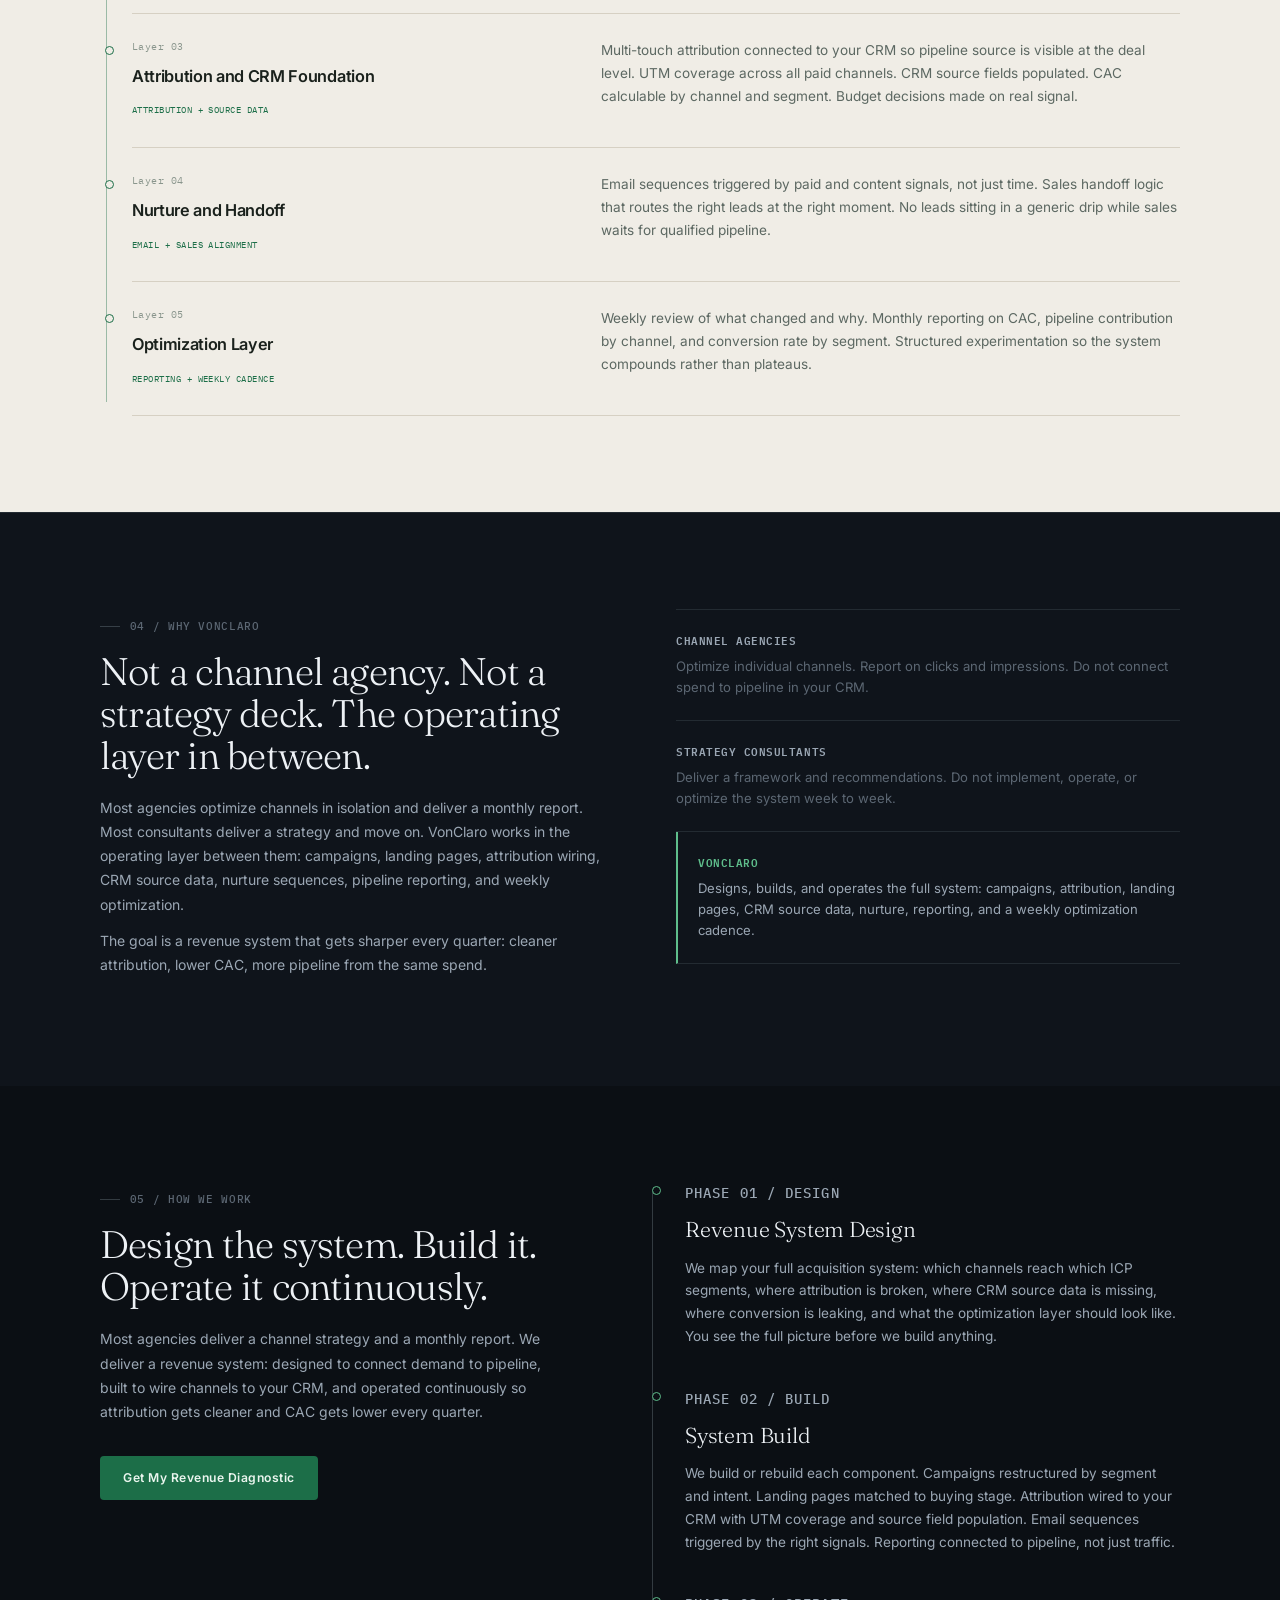
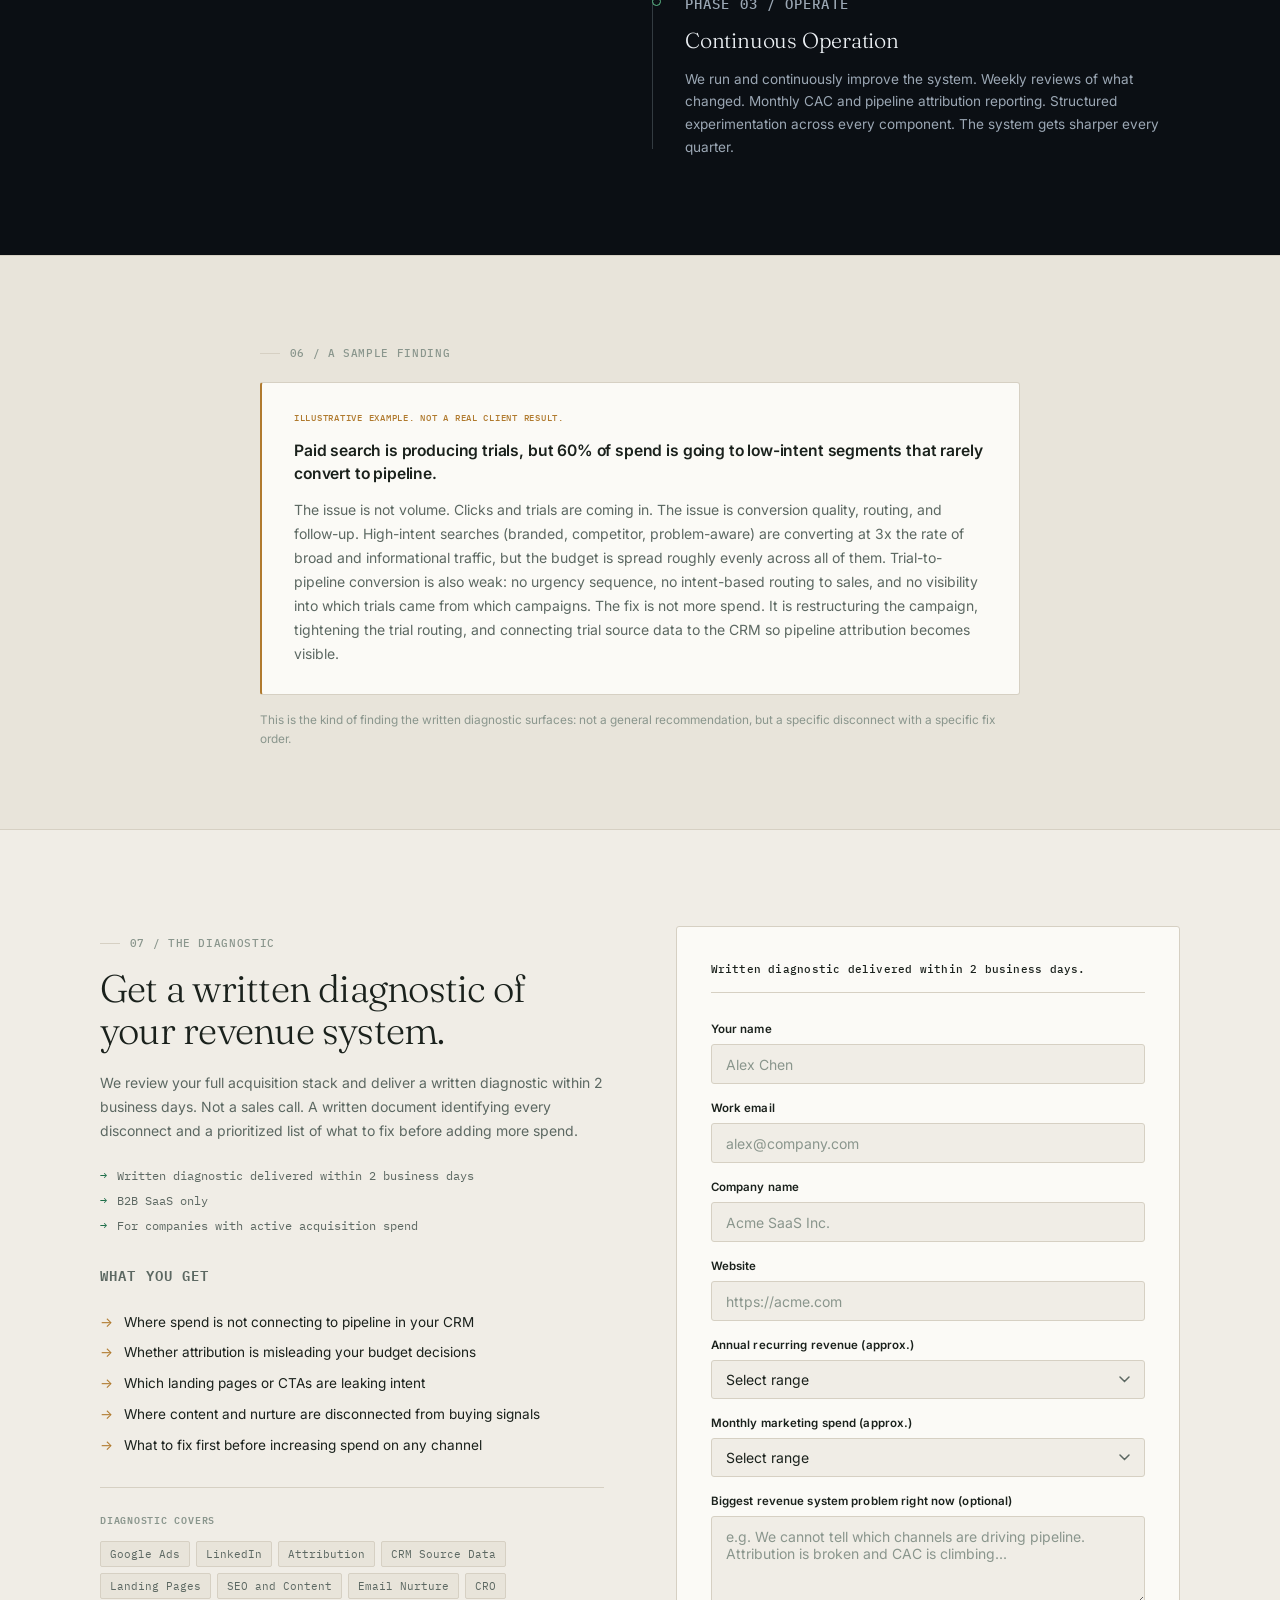
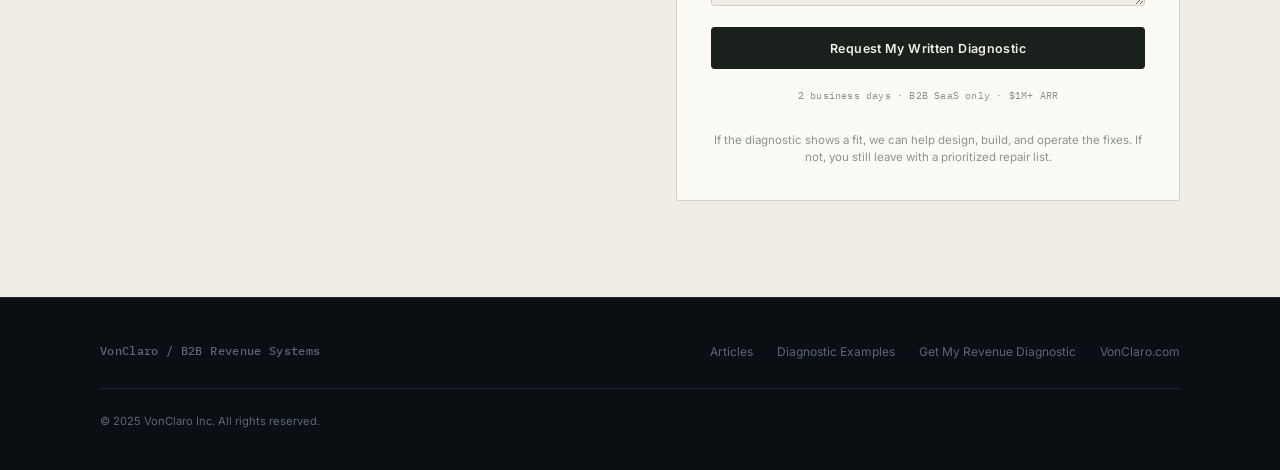
==== commit fbe5c633: "Design pass: audit-artifact system, ruled tables, ink palette, consolidated sections" ====
--- a/index.html
+++ b/index.html
@@ -9,7 +9,7 @@
   <link rel="icon" href="https://vonclaro.com/favicon.png" />
 </head>
 <body>
-<div class="announcement"><div class="container"><div class="announcement__inner"><span class="announcement__dot"></span><p class="announcement__text">VonClaro is celebrating <strong>10 years</strong>. Thank you to every client and collaborator who has been part of the journey.</p><span class="announcement__dot"></span></div></div></div>
+<div class="announcement"><div class="container"><p class="announcement__text">VonClaro is <strong>10 years</strong> in. Thank you to every client and collaborator who has been part of it.</p></div></div>
 
 <nav class="nav">
   <div class="container">
@@ -30,441 +30,343 @@
   <div class="container">
     <div class="hero__grid">
       <div class="hero__copy">
-        <div class="hero__kicker">
-          <span class="eyebrow eyebrow--green">VonClaro B2B</span>
-        </div>
+        <div class="hero__kicker"><span class="sec-mark sec-mark--dark">VonClaro B2B / Revenue Systems</span></div>
         <h1 class="hero__h1">Your channels are running.<br><em>Your revenue system is not.</em></h1>
-        <p class="hero__sub">Paid, content, SEO, and email are active. But attribution is broken, CRM source data is incomplete, and you still cannot tell what is actually creating pipeline. Budget decisions are made on guesswork, and CAC keeps climbing without a clear explanation.</p>
+        <p class="hero__sub">Paid, content, SEO, and email are all active. But attribution stops at last click, CRM source data is incomplete, and you still cannot say what is actually creating pipeline. Budget decisions run on guesswork, and CAC keeps climbing without a clear explanation.</p>
         <div class="hero__actions">
           <a href="#audit" class="btn btn--primary">Get My Revenue Diagnostic</a>
           <a href="#sysmap" class="btn btn--ghost">See the System Map</a>
         </div>
-        <p class="hero__trust">Written diagnostic delivered within 2 business days &middot; B2B SaaS only</p>
-      </div>
-
-      <!-- Revenue System Diagnostic Widget -->
-      <div class="rsd-widget">
-        <div class="rsd-widget__header">
-          <div>
-            <div class="rsd-widget__label">Revenue System Diagnostic</div>
-            <div class="rsd-widget__sub">B2B SaaS Account Review</div>
-          </div>
-          <div class="rsd-widget__badge">Pipeline attribution unclear</div>
-        </div>
-        <div class="rsd-stages">
-          <div class="rsd-stage">
-            <div class="rsd-stage__left">
-              <span class="rsd-stage__num">01</span>
-              <span class="rsd-stage__dot rsd-stage__dot--ok"></span>
-              <span class="rsd-stage__name">Paid Demand</span>
-            </div>
-            <div class="rsd-stage__right">
-              <span class="rsd-stage__note">Google + LinkedIn running</span>
-              <span class="rsd-badge rsd-badge--ok">Active</span>
-            </div>
-          </div>
-          <div class="rsd-stage rsd-stage--issue">
-            <div class="rsd-stage__left">
-              <span class="rsd-stage__num">02</span>
-              <span class="rsd-stage__dot rsd-stage__dot--leak"></span>
-              <span class="rsd-stage__name">Attribution</span>
-            </div>
-            <div class="rsd-stage__right">
-              <span class="rsd-stage__note">Last-click only, channels blind</span>
-              <span class="rsd-badge rsd-badge--leak">Broken</span>
-            </div>
-          </div>
-          <div class="rsd-stage rsd-stage--issue">
-            <div class="rsd-stage__left">
-              <span class="rsd-stage__num">03</span>
-              <span class="rsd-stage__dot rsd-stage__dot--leak"></span>
-              <span class="rsd-stage__name">Conversion Infrastructure</span>
-            </div>
-            <div class="rsd-stage__right">
-              <span class="rsd-stage__note">Landing pages not converting</span>
-              <span class="rsd-badge rsd-badge--leak">Leaking</span>
-            </div>
-          </div>
-          <div class="rsd-stage rsd-stage--warn">
-            <div class="rsd-stage__left">
-              <span class="rsd-stage__num">04</span>
-              <span class="rsd-stage__dot rsd-stage__dot--warn"></span>
-              <span class="rsd-stage__name">Content and SEO</span>
-            </div>
-            <div class="rsd-stage__right">
-              <span class="rsd-stage__note">Producing, not converting</span>
-              <span class="rsd-badge rsd-badge--warn">Disconnected</span>
-            </div>
-          </div>
-          <div class="rsd-stage rsd-stage--warn">
-            <div class="rsd-stage__left">
-              <span class="rsd-stage__num">05</span>
-              <span class="rsd-stage__dot rsd-stage__dot--warn"></span>
-              <span class="rsd-stage__name">Email and Nurture</span>
-            </div>
-            <div class="rsd-stage__right">
-              <span class="rsd-stage__note">Not connected to paid signal</span>
-              <span class="rsd-badge rsd-badge--warn">Siloed</span>
-            </div>
-          </div>
-          <div class="rsd-stage rsd-stage--issue">
-            <div class="rsd-stage__left">
-              <span class="rsd-stage__num">06</span>
-              <span class="rsd-stage__dot rsd-stage__dot--leak"></span>
-              <span class="rsd-stage__name">Pipeline Attribution</span>
-            </div>
-            <div class="rsd-stage__right">
-              <span class="rsd-stage__note">Revenue not tied to channels</span>
-              <span class="rsd-badge rsd-badge--leak">Unknown</span>
-            </div>
-          </div>
-        </div>
-        <div class="rsd-widget__footer">
-          <div>
-            <span class="rsd-widget__finding-label">Primary finding</span>
-            <span class="rsd-widget__finding-val">3 critical disconnects between spend and revenue</span>
-          </div>
-          <a href="#audit" class="btn btn--primary btn--sm">Get My Revenue Diagnostic</a>
-        </div>
-      </div>
-    </div>
-  </div>
-</section>
-
-<!-- BEST FIT STRIP -->
-<div style="background:var(--lt-bg);border-top:1px solid var(--lt-border);border-bottom:1px solid var(--lt-border);padding:1.5rem 0;">
-  <div class="container">
-    <div style="display:grid;grid-template-columns:1fr 1fr;gap:3rem;align-items:start;">
+        <p class="hero__trust">Written diagnostic within 2 business days &middot; B2B SaaS only</p>
+      </div>
+
+      <!-- Annotated revenue audit artifact -->
+      <aside class="audit-doc" aria-label="Revenue system diagnostic example">
+        <div class="audit-doc__head">
+          <div class="audit-doc__title">
+            <span class="audit-doc__kicker">Revenue System Diagnostic</span>
+            <span class="audit-doc__scope">B2B SaaS account review</span>
+          </div>
+          <dl class="audit-doc__meta">
+            <div><dt>Ref</dt><dd>VC-RSD</dd></div>
+            <div><dt>Scope</dt><dd>Demand to revenue</dd></div>
+            <div><dt>Status</dt><dd class="is-leak">3 disconnects</dd></div>
+          </dl>
+        </div>
+        <ol class="ledger">
+          <li class="ledger__row">
+            <span class="ledger__code">01</span>
+            <span><span class="ledger__name">Paid Demand</span><span class="ledger__note">Google and LinkedIn live</span></span>
+            <span class="ledger__state ledger__state--ok">Active</span>
+          </li>
+          <li class="ledger__row ledger__row--leak ledger__row--break">
+            <span class="ledger__code">02</span>
+            <span><span class="ledger__name">Attribution</span><span class="ledger__note">Last click only, channels blind</span></span>
+            <span class="ledger__state ledger__state--leak">Broken</span>
+          </li>
+          <li class="ledger__row ledger__row--leak ledger__row--break">
+            <span class="ledger__code">03</span>
+            <span><span class="ledger__name">Conversion Infrastructure</span><span class="ledger__note">Pages not matched to intent</span></span>
+            <span class="ledger__state ledger__state--leak">Leaking</span>
+          </li>
+          <li class="ledger__row">
+            <span class="ledger__code">04</span>
+            <span><span class="ledger__name">Content and SEO</span><span class="ledger__note">Producing, not converting</span></span>
+            <span class="ledger__state ledger__state--warn">Disconnected</span>
+          </li>
+          <li class="ledger__row">
+            <span class="ledger__code">05</span>
+            <span><span class="ledger__name">Email and Nurture</span><span class="ledger__note">Not tied to paid signal</span></span>
+            <span class="ledger__state ledger__state--warn">Siloed</span>
+          </li>
+          <li class="ledger__row ledger__row--leak ledger__row--break">
+            <span class="ledger__code">06</span>
+            <span><span class="ledger__name">Pipeline Attribution</span><span class="ledger__note">Revenue not tied to channels</span></span>
+            <span class="ledger__state ledger__state--leak">Unknown</span>
+          </li>
+        </ol>
+        <div class="audit-doc__foot">
+          <div class="audit-doc__finding">
+            <span class="audit-doc__finding-label">Primary finding</span>
+            <span class="audit-doc__finding-val">3 critical disconnects between spend and revenue</span>
+          </div>
+          <a href="#audit" class="btn btn--primary btn--sm">Get Mine</a>
+        </div>
+      </aside>
+    </div>
+  </div>
+</section>
+
+<!-- QUALIFIER BAND -->
+<div class="qual">
+  <div class="container">
+    <div class="qual__grid">
       <div>
-        <p style="font-size:0.6rem;font-weight:700;letter-spacing:0.12em;text-transform:uppercase;color:#1A7A4A;margin-bottom:0.75rem;">Best fit</p>
-        <div style="display:flex;flex-direction:column;gap:0.5rem;">
-          <div style="display:flex;gap:0.65rem;align-items:flex-start;font-size:0.8rem;color:var(--lt-muted);">
-            <span style="display:inline-flex;align-items:center;justify-content:center;width:16px;height:16px;border-radius:50%;border:1.5px solid #1A7A4A;color:#1A7A4A;font-size:0.6rem;font-weight:700;flex-shrink:0;margin-top:0.05rem;">&#10003;</span>$1M to $20M ARR with active acquisition spend
-          </div>
-          <div style="display:flex;gap:0.65rem;align-items:flex-start;font-size:0.8rem;color:var(--lt-muted);">
-            <span style="display:inline-flex;align-items:center;justify-content:center;width:16px;height:16px;border-radius:50%;border:1.5px solid #1A7A4A;color:#1A7A4A;font-size:0.6rem;font-weight:700;flex-shrink:0;margin-top:0.05rem;">&#10003;</span>Paid, content, and SEO already running
-          </div>
-          <div style="display:flex;gap:0.65rem;align-items:flex-start;font-size:0.8rem;color:var(--lt-muted);">
-            <span style="display:inline-flex;align-items:center;justify-content:center;width:16px;height:16px;border-radius:50%;border:1.5px solid #1A7A4A;color:#1A7A4A;font-size:0.6rem;font-weight:700;flex-shrink:0;margin-top:0.05rem;">&#10003;</span>CRM in place, pipeline attribution unclear
-          </div>
-          <div style="display:flex;gap:0.65rem;align-items:flex-start;font-size:0.8rem;color:var(--lt-muted);">
-            <span style="display:inline-flex;align-items:center;justify-content:center;width:16px;height:16px;border-radius:50%;border:1.5px solid #1A7A4A;color:#1A7A4A;font-size:0.6rem;font-weight:700;flex-shrink:0;margin-top:0.05rem;">&#10003;</span>CAC climbing without a clear channel explanation
-          </div>
-        </div>
+        <p class="qual__head qual__head--fit">Built for</p>
+        <ul class="qual__list qual__list--fit">
+          <li>$1M to $20M ARR with active acquisition spend</li>
+          <li>Paid, content, and SEO already running</li>
+          <li>CRM in place, pipeline attribution unclear</li>
+          <li>CAC climbing without a clear channel explanation</li>
+        </ul>
       </div>
       <div>
-        <p style="font-size:0.6rem;font-weight:700;letter-spacing:0.12em;text-transform:uppercase;color:var(--lt-subtle);margin-bottom:0.75rem;">Not a fit</p>
-        <div style="display:flex;flex-direction:column;gap:0.5rem;">
-          <div style="display:flex;gap:0.65rem;align-items:flex-start;font-size:0.8rem;color:var(--lt-subtle);">
-            <span style="display:inline-flex;align-items:center;justify-content:center;width:16px;height:16px;border-radius:50%;border:1.5px solid #D95F52;color:#D95F52;font-size:0.65rem;font-weight:700;flex-shrink:0;margin-top:0.05rem;">&#215;</span>Pre-revenue or no active acquisition spend
-          </div>
-          <div style="display:flex;gap:0.65rem;align-items:flex-start;font-size:0.8rem;color:var(--lt-subtle);">
-            <span style="display:inline-flex;align-items:center;justify-content:center;width:16px;height:16px;border-radius:50%;border:1.5px solid #D95F52;color:#D95F52;font-size:0.65rem;font-weight:700;flex-shrink:0;margin-top:0.05rem;">&#215;</span>Looking for one-off campaign setup only
-          </div>
-          <div style="display:flex;gap:0.65rem;align-items:flex-start;font-size:0.8rem;color:var(--lt-subtle);">
-            <span style="display:inline-flex;align-items:center;justify-content:center;width:16px;height:16px;border-radius:50%;border:1.5px solid #D95F52;color:#D95F52;font-size:0.65rem;font-weight:700;flex-shrink:0;margin-top:0.05rem;">&#215;</span>No CRM or pipeline tracking in place
-          </div>
-        </div>
+        <p class="qual__head qual__head--not">Not for</p>
+        <ul class="qual__list qual__list--not">
+          <li>Pre-revenue or no active acquisition spend</li>
+          <li>Looking for one-off campaign setup only</li>
+          <li>No CRM or pipeline tracking in place</li>
+        </ul>
       </div>
     </div>
   </div>
 </div>
 
-<!-- SIGNALS -->
-<div class="signals">
-  <div class="container">
-    <div class="signals__inner">
-      <span class="signals__label">Common signals</span>
-      <ul class="signals__list">
-        <li class="signals__item">Attribution broken</li>
-        <li class="signals__item">CRM source fields empty</li>
-        <li class="signals__item">Pipeline unpredictable</li>
-        <li class="signals__item">Channels not coordinated</li>
-        <li class="signals__item">CAC climbing</li>
-        <li class="signals__item">Content not converting</li>
-        <li class="signals__item">Budget decisions on guesswork</li>
-      </ul>
-    </div>
-  </div>
-</div>
-
-<!-- PROBLEM - light -->
-<section class="problem">
-  <div class="container">
-    <div class="problem__inner">
-      <div class="problem__copy">
-        <span class="eyebrow eyebrow--muted" style="display:block;margin-bottom:1rem;">The Problem</span>
-        <h2>Spending on growth but still cannot tell what creates pipeline.</h2>
-        <p>Paid is running. Content is publishing. SEO is producing traffic. Email sequences are live. But the channels are not connected to each other, attribution stops at last click, and CRM source data is incomplete for a significant portion of pipeline.</p>
-        <p><strong>The result:</strong> budget decisions are made on last-click data that over-credits the final touch and hides the channels that created the opportunity. CAC climbs. The explanation is unclear. More budget gets added to a system that is already fragmented.</p>
-        <div class="problem__callout">
-          <p>In many audits, last-click reporting misrepresents which channels are building pipeline. A prospect finds you through LinkedIn, reads three blog posts, sees a retargeting ad, attends a webinar, then searches your brand name and requests a demo. Last-click credits brand search. LinkedIn, content, retargeting, and nurture disappear from the decision. Budget follows the wrong signal.</p>
-        </div>
-      </div>
-      <div class="signal-list">
-        <div class="signal-row">
-          <div><div class="signal-row__label">Attribution model</div><div class="signal-row__sub">Last-click only, multi-touch contribution invisible</div></div>
-          <span class="signal-row__status status-broken">Misleading</span>
-        </div>
-        <div class="signal-row">
-          <div><div class="signal-row__label">CRM source data</div><div class="signal-row__sub">Pipeline source fields incomplete or missing on deals</div></div>
-          <span class="signal-row__status status-broken">Incomplete</span>
-        </div>
-        <div class="signal-row">
-          <div><div class="signal-row__label">Paid to pipeline</div><div class="signal-row__sub">Spend tracked in ads, not connected to CRM pipeline</div></div>
-          <span class="signal-row__status status-broken">Broken</span>
-        </div>
-        <div class="signal-row">
-          <div><div class="signal-row__label">Landing page conversion</div><div class="signal-row__sub">Generic pages not matched to segment or intent</div></div>
-          <span class="signal-row__status status-broken">Leaking</span>
-        </div>
-        <div class="signal-row">
-          <div><div class="signal-row__label">Channel coordination</div><div class="signal-row__sub">Paid, SEO, content, email running independently</div></div>
-          <span class="signal-row__status status-missing">Siloed</span>
-        </div>
-        <div class="signal-row">
-          <div><div class="signal-row__label">Optimization cadence</div><div class="signal-row__sub">No weekly review connecting spend to pipeline</div></div>
-          <span class="signal-row__status status-broken">Ad hoc</span>
-        </div>
-      </div>
-    </div>
-  </div>
-</section>
-
-<!-- REVENUE SYSTEM MAP - dark -->
+<!-- DIAGNOSIS -->
+<section class="diag">
+  <div class="container">
+    <div class="diag__inner">
+      <div class="diag__rail">
+        <span class="sec-mark sec-mark--light">01 / Diagnosis</span>
+        <h2>Spending on growth, still unable to say what creates pipeline.</h2>
+        <p>Paid is running. Content is publishing. SEO is producing traffic. Email sequences are live. But the channels are not connected to each other, attribution stops at last click, and CRM source data is incomplete on a meaningful portion of pipeline.</p>
+        <p><strong>The result:</strong> budget decisions are made on last-click data that over-credits the final touch and hides the channels that created the opportunity. CAC climbs. The explanation stays unclear. More budget gets poured into a system that is already fragmented.</p>
+        <div class="diag__note">
+          <span class="mono">Worked example</span>
+          <p>A prospect finds you through LinkedIn, reads three posts, sees a retargeting ad, attends a webinar, then searches your brand name and requests a demo. Last click credits brand search. LinkedIn, content, retargeting, and nurture disappear from the decision. Budget follows the wrong signal.</p>
+        </div>
+      </div>
+      <div class="dtable">
+        <div class="dtable__head"><span>System component</span><span>State</span></div>
+        <div class="drow">
+          <div><div class="drow__label">Attribution model</div><div class="drow__sub">Last click only, multi-touch contribution invisible</div></div>
+          <span class="dflag dflag--leak">Misleading</span>
+        </div>
+        <div class="drow">
+          <div><div class="drow__label">CRM source data</div><div class="drow__sub">Pipeline source fields incomplete or missing on deals</div></div>
+          <span class="dflag dflag--leak">Incomplete</span>
+        </div>
+        <div class="drow">
+          <div><div class="drow__label">Paid to pipeline</div><div class="drow__sub">Spend tracked in ads, not connected to CRM pipeline</div></div>
+          <span class="dflag dflag--leak">Broken</span>
+        </div>
+        <div class="drow">
+          <div><div class="drow__label">Landing page conversion</div><div class="drow__sub">Generic pages not matched to segment or intent</div></div>
+          <span class="dflag dflag--leak">Leaking</span>
+        </div>
+        <div class="drow">
+          <div><div class="drow__label">Channel coordination</div><div class="drow__sub">Paid, SEO, content, email running independently</div></div>
+          <span class="dflag dflag--warn">Siloed</span>
+        </div>
+        <div class="drow">
+          <div><div class="drow__label">Optimization cadence</div><div class="drow__sub">No weekly review connecting spend to pipeline</div></div>
+          <span class="dflag dflag--warn">Ad hoc</span>
+        </div>
+      </div>
+    </div>
+  </div>
+</section>
+
+<!-- REVENUE SYSTEM MAP -->
 <section class="sysmap" id="sysmap">
   <div class="container">
     <div class="sysmap__header">
       <div>
-        <span class="eyebrow eyebrow--subtle">The Revenue System Map</span>
-        <h2>Every stage between demand and closed revenue can disconnect.</h2>
+        <span class="sec-mark sec-mark--dark">02 / The System Map</span>
+        <h2>Every stage between demand and revenue can quietly disconnect.</h2>
       </div>
       <div class="sysmap__header-right">
         <div class="sysmap__legend">
+          <span class="legend-item"><span class="legend-dot legend-dot--ok"></span>Connected</span>
           <span class="legend-item"><span class="legend-dot legend-dot--leak"></span>Disconnect</span>
-          <span class="legend-item"><span class="legend-dot legend-dot--ok"></span>Connected</span>
         </div>
         <a href="#audit" class="btn btn--ghost btn--sm">Get My Revenue Diagnostic</a>
       </div>
     </div>
-    <div class="pipeline">
-      <div class="pipe-row">
-        <div class="pipe-axis">
-          <span class="pipe-axis__label">Channels</span>
-          <span class="pipe-axis__label">Where it breaks</span>
-        </div>
-        <div style="flex:1;overflow:hidden;">
-          <div class="pipe-stages pipe-header">
-            <div class="pipe-stage"><p class="pipe-stage__num">01</p><p class="pipe-stage__name">Demand Gen</p></div>
-            <div class="pipe-stage pipe-stage--leak"><p class="pipe-stage__num">02</p><p class="pipe-stage__name">Landing Pages</p></div>
-            <div class="pipe-stage pipe-stage--leak"><p class="pipe-stage__num">03</p><p class="pipe-stage__name">Attribution</p></div>
-            <div class="pipe-stage"><p class="pipe-stage__num">04</p><p class="pipe-stage__name">Nurture</p></div>
-            <div class="pipe-stage"><p class="pipe-stage__num">05</p><p class="pipe-stage__name">Pipeline</p></div>
-            <div class="pipe-stage pipe-stage--leak"><p class="pipe-stage__num">06</p><p class="pipe-stage__name">Revenue</p></div>
-          </div>
-          <div class="pipe-stages pipe-body">
-            <div class="pipe-stage">
-              <ul class="pipe-leaks">
-                <li>Channels not coordinated</li>
-                <li>Budget by gut, not data</li>
-                <li>No shared ICP signal</li>
-              </ul>
-            </div>
-            <div class="pipe-stage pipe-stage--leak">
-              <ul class="pipe-leaks">
-                <li>Generic pages, not segmented</li>
-                <li>No ICP-specific messaging</li>
-                <li>CTA not matched to intent</li>
-              </ul>
-              <span class="pipe-stage__tag">High leak</span>
-            </div>
-            <div class="pipe-stage pipe-stage--leak">
-              <ul class="pipe-leaks">
-                <li>Last-click only</li>
-                <li>Multi-touch invisible</li>
-                <li>CRM source fields empty</li>
-              </ul>
-              <span class="pipe-stage__tag">Broken</span>
-            </div>
-            <div class="pipe-stage">
-              <ul class="pipe-leaks">
-                <li>Not triggered by paid signal</li>
-                <li>Sequences time-based only</li>
-                <li>No handoff logic to sales</li>
-              </ul>
-            </div>
-            <div class="pipe-stage">
-              <ul class="pipe-leaks">
-                <li>Source not in CRM</li>
-                <li>Deal influence unknown</li>
-                <li>Velocity not tracked</li>
-              </ul>
-            </div>
-            <div class="pipe-stage pipe-stage--leak">
-              <ul class="pipe-leaks">
-                <li>CAC unknown by channel</li>
-                <li>Budget allocation blind</li>
-                <li>No compounding system</li>
-              </ul>
-              <span class="pipe-stage__tag">No visibility</span>
-            </div>
-          </div>
-        </div>
-      </div>
-    </div>
-  </div>
-</section>
-
-<!-- SPLIT -->
-<div class="split">
-  <div class="split__dark">
-    <p class="split__label split__label--dark">Fragmented system</p>
-    <p class="split__h3 split__h3--dark">What most B2B SaaS revenue systems look like right now</p>
-    <ul class="split-list split-list--dark">
-      <li>Paid, SEO, content, and email running independently with no shared audience signal</li>
-      <li>Attribution stops at last click: multi-touch channel contribution is invisible</li>
-      <li>Landing pages generic, not matched to ICP, segment, or buying intent</li>
-      <li>CRM source fields empty on a meaningful portion of pipeline and closed deals</li>
-      <li>CAC climbing without a clear understanding of which channels are responsible</li>
-      <li>No weekly review connecting spend to pipeline: optimization reactive and ad hoc</li>
-    </ul>
-  </div>
-  <div class="split__light">
-    <p class="split__label split__label--light">Connected system</p>
-    <p class="split__h3 split__h3--light">What the same stack looks like when the system works</p>
-    <ul class="split-list split-list--light">
-      <li>Paid, SEO, content, and email coordinated around shared ICP segments and buying signals</li>
-      <li>Multi-touch attribution shows which channels are contributing to pipeline across the journey</li>
-      <li>Landing pages matched to segment, channel, and intent: trial, demo, or content by stage</li>
-      <li>Every deal in the CRM has a source path connected to the channels that influenced it</li>
-      <li>CAC tracked by channel, segment, and quarter: budget decisions are based on pipeline data</li>
-      <li>Weekly review cadence: what changed, what to test, what to scale or stop</li>
-    </ul>
-  </div>
-</div>
-
-<!-- WHAT WE FIX - light -->
-<section class="fixes">
-  <div class="container">
-    <div class="fixes__top">
+
+    <div class="flowbar">
+      <div class="fstation fstation--break">
+        <div class="fstation__top"><span class="fstation__dot"></span><span class="fbreak">&#215;</span></div>
+        <span class="fstation__code">01</span>
+        <span class="fstation__name">Demand Gen</span>
+        <span class="fstation__state fstation__state--ok">Flowing</span>
+      </div>
+      <div class="fstation fstation--leak fstation--break">
+        <div class="fstation__top"><span class="fstation__dot"></span><span class="fbreak">&#215;</span></div>
+        <span class="fstation__code">02</span>
+        <span class="fstation__name">Landing Pages</span>
+        <span class="fstation__state fstation__state--leak">Leaking</span>
+      </div>
+      <div class="fstation fstation--leak">
+        <div class="fstation__top"><span class="fstation__dot"></span></div>
+        <span class="fstation__code">03</span>
+        <span class="fstation__name">Attribution</span>
+        <span class="fstation__state fstation__state--leak">Broken</span>
+      </div>
+      <div class="fstation">
+        <div class="fstation__top"><span class="fstation__dot"></span></div>
+        <span class="fstation__code">04</span>
+        <span class="fstation__name">Nurture</span>
+        <span class="fstation__state fstation__state--ok">Flowing</span>
+      </div>
+      <div class="fstation fstation--break">
+        <div class="fstation__top"><span class="fstation__dot"></span><span class="fbreak">&#215;</span></div>
+        <span class="fstation__code">05</span>
+        <span class="fstation__name">Pipeline</span>
+        <span class="fstation__state fstation__state--ok">Flowing</span>
+      </div>
+      <div class="fstation fstation--leak">
+        <div class="fstation__top"><span class="fstation__dot"></span></div>
+        <span class="fstation__code">06</span>
+        <span class="fstation__name">Revenue</span>
+        <span class="fstation__state fstation__state--leak">No visibility</span>
+      </div>
+    </div>
+
+    <div class="findings">
+      <div class="finding">
+        <span class="finding__code">02</span>
+        <div>
+          <div class="finding__head"><span class="finding__name">Landing Pages</span><span class="finding__tag">High leak</span></div>
+          <ul class="finding__pts">
+            <li>Generic pages, not segmented</li>
+            <li>No ICP-specific messaging</li>
+            <li>CTA not matched to intent</li>
+          </ul>
+        </div>
+      </div>
+      <div class="finding">
+        <span class="finding__code">03</span>
+        <div>
+          <div class="finding__head"><span class="finding__name">Attribution</span><span class="finding__tag">Broken</span></div>
+          <ul class="finding__pts">
+            <li>Last click only</li>
+            <li>Multi-touch invisible</li>
+            <li>CRM source fields empty</li>
+          </ul>
+        </div>
+      </div>
+      <div class="finding">
+        <span class="finding__code">06</span>
+        <div>
+          <div class="finding__head"><span class="finding__name">Revenue</span><span class="finding__tag">No visibility</span></div>
+          <ul class="finding__pts">
+            <li>CAC unknown by channel</li>
+            <li>Budget allocation blind</li>
+            <li>No compounding system</li>
+          </ul>
+        </div>
+      </div>
+    </div>
+  </div>
+</section>
+
+<!-- OPERATING SYSTEM (what we fix) -->
+<section class="opsys">
+  <div class="container">
+    <div class="opsys__top">
       <div>
-        <span class="eyebrow eyebrow--muted" style="display:block;margin-bottom:0.75rem;">What VonClaro Fixes</span>
-        <h2>Five parts of the revenue system. All connected.</h2>
-      </div>
-      <p>We design and operate the full revenue system: demand generation, conversion infrastructure, attribution, nurture, and the optimization layer that connects them so performance compounds over time rather than running in parallel with no shared signal.</p>
-    </div>
-    <div class="fixes__list">
-      <div class="fix-row">
-        <span class="fix-row__num">01</span>
-        <div><p class="fix-row__title">Demand Creation</p><span class="fix-row__tag">Paid + SEO + Content</span></div>
-        <p class="fix-row__desc">Google Ads, LinkedIn, and content working toward the same ICP segments with coordinated messaging. Budgets allocated by channel contribution to pipeline, not by impression share or last-click vanity metrics.</p>
-      </div>
-      <div class="fix-row">
-        <span class="fix-row__num">02</span>
-        <div><p class="fix-row__title">Conversion Infrastructure</p><span class="fix-row__tag">CRO + Landing Pages</span></div>
-        <p class="fix-row__desc">Landing pages matched to segment and intent: demo pages for high-intent paid, trial pages for bottom-of-funnel content, educational pages for awareness channels. Every page with a single, tested conversion path and no generic messaging.</p>
-      </div>
-      <div class="fix-row">
-        <span class="fix-row__num">03</span>
-        <div><p class="fix-row__title">Attribution and CRM Foundation</p><span class="fix-row__tag">Attribution + CRM Source Data</span></div>
-        <p class="fix-row__desc">Multi-touch attribution connected to your CRM so pipeline source is visible at the deal level. UTM coverage across all paid channels. CRM source fields populated. CAC calculable by channel and segment. Budget decisions made on real signal.</p>
-      </div>
-      <div class="fix-row">
-        <span class="fix-row__num">04</span>
-        <div><p class="fix-row__title">Nurture and Handoff</p><span class="fix-row__tag">Email + Sales Alignment</span></div>
-        <p class="fix-row__desc">Email sequences triggered by paid and content signals, not just time. Sales handoff logic that routes the right leads at the right moment. No leads sitting in a generic drip while sales waits for qualified pipeline.</p>
-      </div>
-      <div class="fix-row">
-        <span class="fix-row__num">05</span>
-        <div><p class="fix-row__title">Optimization Layer</p><span class="fix-row__tag">Reporting + Weekly Cadence</span></div>
-        <p class="fix-row__desc">Weekly review of what changed and why. Monthly reporting on CAC, pipeline contribution by channel, and conversion rate by segment. Structured experimentation so the system compounds rather than plateaus.</p>
-      </div>
-    </div>
-  </div>
-</section>
-
-<!-- DIAGNOSTIC EXAMPLE - light -->
-<section style="background:var(--lt-bg-soft);padding:4rem 0;border-top:1px solid var(--lt-border);border-bottom:1px solid var(--lt-border);">
-  <div class="container">
-    <div style="max-width:740px;margin:0 auto;">
-      <span class="eyebrow eyebrow--muted" style="display:block;margin-bottom:1rem;">Example Diagnostic Finding</span>
-      <div style="background:#FDFAF5;border:1px solid var(--lt-border);border-left:3px solid var(--brass);border-radius:0 10px 10px 0;padding:1.75rem 2rem;">
-        <p style="font-size:0.68rem;font-weight:600;letter-spacing:0.08em;text-transform:uppercase;color:var(--brass);margin-bottom:0.85rem;">Illustrative example. Not a real client result.</p>
-        <p style="font-size:0.95rem;font-weight:600;color:var(--lt-text);margin-bottom:0.75rem;line-height:1.4;">Paid search is producing trials, but 60% of spend is going to low-intent segments that rarely convert to pipeline.</p>
-        <p style="font-size:0.875rem;color:var(--lt-muted);line-height:1.7;">The issue is not volume. Clicks and trials are coming in. The issue is conversion quality, routing, and follow-up. High-intent searches (branded, competitor, problem-aware) are converting at 3x the rate of broad and informational traffic, but the budget is spread roughly evenly across all of them. Trial-to-pipeline conversion is also weak: no urgency sequence, no intent-based routing to sales, and no visibility into which trials came from which campaigns. The fix is not more spend. It is restructuring the campaign, tightening the trial routing, and connecting trial source data to the CRM so pipeline attribution becomes visible.</p>
-      </div>
-      <p style="font-size:0.75rem;color:var(--lt-subtle);margin-top:1rem;">This is the kind of finding the written diagnostic surfaces: not a general recommendation, but a specific disconnect with a specific fix order.</p>
-    </div>
-  </div>
-</section>
-
-<!-- WHY VONCLARO - dark -->
-<section style="background:var(--vc-bg-soft);padding:5rem 0;border-top:1px solid var(--vc-border);">
-  <div class="container">
-    <div style="display:grid;grid-template-columns:1fr 1fr;gap:5rem;align-items:start;">
-      <div>
-        <span class="eyebrow eyebrow--subtle" style="display:block;margin-bottom:0.75rem;">Why VonClaro</span>
-        <h2 style="font-family:var(--font-disp);font-weight:300;font-size:clamp(1.9rem,3vw,2.6rem);color:var(--vc-text);letter-spacing:-0.02em;line-height:1.1;margin-top:0.75rem;">Not a channel agency. Not a strategy deck. The operating layer in between.</h2>
-        <p style="font-size:0.875rem;color:var(--vc-text-muted);line-height:1.7;margin-top:1.25rem;">Most agencies optimize channels in isolation and deliver a monthly report. Most consultants deliver a strategy and move on. VonClaro works in the operating layer between them: campaigns, landing pages, attribution wiring, CRM source data, nurture sequences, pipeline reporting, and weekly optimization.</p>
-        <p style="font-size:0.875rem;color:var(--vc-text-muted);line-height:1.7;margin-top:0.75rem;">The goal is a revenue system that gets sharper every quarter: cleaner attribution, lower CAC, more pipeline from the same spend.</p>
-      </div>
-      <div style="display:flex;flex-direction:column;gap:1rem;">
-        <div style="background:var(--vc-surface);border:1px solid var(--vc-border);border-radius:10px;padding:1.25rem 1.5rem;">
-          <p style="font-size:0.75rem;font-weight:600;color:var(--vc-text);margin-bottom:0.3rem;">Channel agencies</p>
-          <p style="font-size:0.8rem;color:var(--vc-text-subtle);">Optimize individual channels. Report on clicks and impressions. Do not connect spend to pipeline in your CRM.</p>
-        </div>
-        <div style="background:var(--vc-surface);border:1px solid var(--vc-border);border-radius:10px;padding:1.25rem 1.5rem;">
-          <p style="font-size:0.75rem;font-weight:600;color:var(--vc-text);margin-bottom:0.3rem;">Strategy consultants</p>
-          <p style="font-size:0.8rem;color:var(--vc-text-subtle);">Deliver a framework and recommendations. Do not implement, operate, or optimize the system week to week.</p>
-        </div>
-        <div style="background:var(--vc-surface);border:1px solid var(--vc-border);border-left:2px solid var(--vc-green);border-radius:0 10px 10px 0;padding:1.25rem 1.5rem;">
-          <p style="font-size:0.75rem;font-weight:600;color:var(--vc-green);margin-bottom:0.3rem;">VonClaro</p>
-          <p style="font-size:0.8rem;color:var(--vc-text-muted);">Designs, builds, and operates the full system: campaigns, attribution, landing pages, CRM source data, nurture, reporting, and weekly optimization cadence.</p>
-        </div>
-      </div>
-    </div>
-  </div>
-</section>
-
-<!-- MID-PAGE CTA PANEL -->
-<section style="background:var(--vc-bg);padding:3.5rem 0;border-top:1px solid var(--vc-border);border-bottom:1px solid var(--vc-border);">
-  <div class="container" style="display:flex;justify-content:space-between;align-items:center;flex-wrap:wrap;gap:2rem;">
-    <div>
-      <h3 style="font-family:var(--font-disp);font-weight:300;font-size:clamp(1.4rem,2.5vw,1.9rem);color:var(--vc-text);letter-spacing:-0.02em;margin-bottom:0.5rem;">Want us to find the disconnects in your system?</h3>
-      <p style="font-size:0.875rem;color:var(--vc-text-muted);">Written diagnostic delivered within 2 business days. No sales call required.</p>
-    </div>
-    <a href="#audit" class="btn btn--primary">Get My Revenue Diagnostic</a>
-  </div>
-</section>
-
-<!-- DESIGN BUILD OPERATE - dark -->
-<section class="dbo">
-  <div class="container">
-    <div class="dbo__inner">
-      <div class="dbo__intro">
-        <span class="eyebrow eyebrow--green" style="display:block;margin-bottom:0.75rem;">How We Work</span>
+        <span class="sec-mark sec-mark--light">03 / What VonClaro Connects</span>
+        <h2>Five parts of the revenue system, wired into one.</h2>
+      </div>
+      <p>Most agencies run these five as separate services with separate metrics. We design and operate them as a single system, so demand connects to pipeline and performance compounds over time instead of running in parallel with no shared signal. When it is connected, every deal in the CRM carries a source path, and CAC is tracked by channel, segment, and quarter.</p>
+    </div>
+    <div class="opsys__stack">
+      <div class="layer">
+        <div>
+          <span class="layer__code">Layer 01</span>
+          <p class="layer__title">Demand Creation</p>
+          <span class="layer__tag">Paid + SEO + Content</span>
+        </div>
+        <p class="layer__desc">Google Ads, LinkedIn, and content working toward the same ICP segments with coordinated messaging. Budget allocated by channel contribution to pipeline, not by impression share or last-click vanity metrics.</p>
+      </div>
+      <div class="layer">
+        <div>
+          <span class="layer__code">Layer 02</span>
+          <p class="layer__title">Conversion Infrastructure</p>
+          <span class="layer__tag">CRO + Landing Pages</span>
+        </div>
+        <p class="layer__desc">Landing pages matched to segment and intent: demo pages for high-intent paid, trial pages for bottom-of-funnel content, educational pages for awareness channels. Every page with a single, tested conversion path and no generic messaging.</p>
+      </div>
+      <div class="layer">
+        <div>
+          <span class="layer__code">Layer 03</span>
+          <p class="layer__title">Attribution and CRM Foundation</p>
+          <span class="layer__tag">Attribution + Source Data</span>
+        </div>
+        <p class="layer__desc">Multi-touch attribution connected to your CRM so pipeline source is visible at the deal level. UTM coverage across all paid channels. CRM source fields populated. CAC calculable by channel and segment. Budget decisions made on real signal.</p>
+      </div>
+      <div class="layer">
+        <div>
+          <span class="layer__code">Layer 04</span>
+          <p class="layer__title">Nurture and Handoff</p>
+          <span class="layer__tag">Email + Sales Alignment</span>
+        </div>
+        <p class="layer__desc">Email sequences triggered by paid and content signals, not just time. Sales handoff logic that routes the right leads at the right moment. No leads sitting in a generic drip while sales waits for qualified pipeline.</p>
+      </div>
+      <div class="layer">
+        <div>
+          <span class="layer__code">Layer 05</span>
+          <p class="layer__title">Optimization Layer</p>
+          <span class="layer__tag">Reporting + Weekly Cadence</span>
+        </div>
+        <p class="layer__desc">Weekly review of what changed and why. Monthly reporting on CAC, pipeline contribution by channel, and conversion rate by segment. Structured experimentation so the system compounds rather than plateaus.</p>
+      </div>
+    </div>
+  </div>
+</section>
+
+<!-- WHY VONCLARO -->
+<section class="why">
+  <div class="container">
+    <div class="why__inner">
+      <div class="why__copy">
+        <span class="sec-mark sec-mark--dark">04 / Why VonClaro</span>
+        <h2>Not a channel agency. Not a strategy deck. The operating layer in between.</h2>
+        <p>Most agencies optimize channels in isolation and deliver a monthly report. Most consultants deliver a strategy and move on. VonClaro works in the operating layer between them: campaigns, landing pages, attribution wiring, CRM source data, nurture sequences, pipeline reporting, and weekly optimization.</p>
+        <p>The goal is a revenue system that gets sharper every quarter: cleaner attribution, lower CAC, more pipeline from the same spend.</p>
+      </div>
+      <div class="cmp">
+        <div class="cmp__row">
+          <p class="cmp__label">Channel agencies</p>
+          <p class="cmp__desc">Optimize individual channels. Report on clicks and impressions. Do not connect spend to pipeline in your CRM.</p>
+        </div>
+        <div class="cmp__row">
+          <p class="cmp__label">Strategy consultants</p>
+          <p class="cmp__desc">Deliver a framework and recommendations. Do not implement, operate, or optimize the system week to week.</p>
+        </div>
+        <div class="cmp__row cmp__row--vc">
+          <p class="cmp__label">VonClaro</p>
+          <p class="cmp__desc">Designs, builds, and operates the full system: campaigns, attribution, landing pages, CRM source data, nurture, reporting, and a weekly optimization cadence.</p>
+        </div>
+      </div>
+    </div>
+  </div>
+</section>
+
+<!-- PROCESS -->
+<section class="process">
+  <div class="container">
+    <div class="process__inner">
+      <div class="process__intro">
+        <span class="sec-mark sec-mark--dark">05 / How We Work</span>
         <h2>Design the system. Build it. Operate it continuously.</h2>
-        <p style="font-size:0.875rem;color:var(--vc-text-muted);line-height:1.7;margin-top:1.25rem;">Most agencies deliver a channel strategy and a monthly report. We deliver a revenue system: designed to connect demand to pipeline, built to wire channels to your CRM, and operated continuously so attribution gets cleaner and CAC gets lower every quarter.</p>
-        <div style="margin-top:2rem;">
-          <a href="#audit" class="btn btn--primary">Get My Revenue Diagnostic</a>
-        </div>
-      </div>
-      <div class="dbo__timeline">
-        <div class="dbo__phase">
-          <div class="dbo__phase-dot"></div>
-          <p class="dbo__phase-label">01 - Design</p>
+        <p>Most agencies deliver a channel strategy and a monthly report. We deliver a revenue system: designed to connect demand to pipeline, built to wire channels to your CRM, and operated continuously so attribution gets cleaner and CAC gets lower every quarter.</p>
+        <a href="#audit" class="btn btn--primary">Get My Revenue Diagnostic</a>
+      </div>
+      <div class="process__timeline">
+        <div class="phase">
+          <p class="phase__label">Phase 01 / Design</p>
           <h3>Revenue System Design</h3>
           <p>We map your full acquisition system: which channels reach which ICP segments, where attribution is broken, where CRM source data is missing, where conversion is leaking, and what the optimization layer should look like. You see the full picture before we build anything.</p>
         </div>
-        <div class="dbo__phase">
-          <div class="dbo__phase-dot"></div>
-          <p class="dbo__phase-label">02 - Build</p>
+        <div class="phase">
+          <p class="phase__label">Phase 02 / Build</p>
           <h3>System Build</h3>
           <p>We build or rebuild each component. Campaigns restructured by segment and intent. Landing pages matched to buying stage. Attribution wired to your CRM with UTM coverage and source field population. Email sequences triggered by the right signals. Reporting connected to pipeline, not just traffic.</p>
         </div>
-        <div class="dbo__phase">
-          <div class="dbo__phase-dot"></div>
-          <p class="dbo__phase-label">03 - Operate</p>
+        <div class="phase">
+          <p class="phase__label">Phase 03 / Operate</p>
           <h3>Continuous Operation</h3>
           <p>We run and continuously improve the system. Weekly reviews of what changed. Monthly CAC and pipeline attribution reporting. Structured experimentation across every component. The system gets sharper every quarter.</p>
         </div>
@@ -473,40 +375,60 @@
   </div>
 </section>
 
-<!-- AUDIT FORM - warm -->
-<section class="wyg" id="audit">
-  <div class="container">
-    <div class="wyg__inner">
-      <div class="wyg__copy">
-        <span class="eyebrow eyebrow--brass" style="display:block;margin-bottom:0.75rem;">Written Diagnostic</span>
+<!-- SAMPLE FINDING -->
+<section class="sample">
+  <div class="container">
+    <div class="sample__inner">
+      <span class="sec-mark sec-mark--light">06 / A Sample Finding</span>
+      <div class="sample__doc">
+        <p class="sample__meta">Illustrative example. Not a real client result.</p>
+        <p class="sample__claim">Paid search is producing trials, but 60% of spend is going to low-intent segments that rarely convert to pipeline.</p>
+        <p class="sample__body">The issue is not volume. Clicks and trials are coming in. The issue is conversion quality, routing, and follow-up. High-intent searches (branded, competitor, problem-aware) are converting at 3x the rate of broad and informational traffic, but the budget is spread roughly evenly across all of them. Trial-to-pipeline conversion is also weak: no urgency sequence, no intent-based routing to sales, and no visibility into which trials came from which campaigns. The fix is not more spend. It is restructuring the campaign, tightening the trial routing, and connecting trial source data to the CRM so pipeline attribution becomes visible.</p>
+      </div>
+      <p class="sample__foot">This is the kind of finding the written diagnostic surfaces: not a general recommendation, but a specific disconnect with a specific fix order.</p>
+    </div>
+  </div>
+</section>
+
+<!-- AUDIT FORM -->
+<section class="audit" id="audit">
+  <div class="container">
+    <div class="audit__inner">
+      <div class="audit__copy">
+        <span class="sec-mark sec-mark--light">07 / The Diagnostic</span>
         <h2>Get a written diagnostic of your revenue system.</h2>
         <p>We review your full acquisition stack and deliver a written diagnostic within 2 business days. Not a sales call. A written document identifying every disconnect and a prioritized list of what to fix before adding more spend.</p>
-        <p style="font-size:0.875rem;color:var(--lt-muted);margin-top:0.5rem;">You will get:</p>
-        <ul class="wyg__list">
+        <ul class="audit__terms">
+          <li>Written diagnostic delivered within 2 business days</li>
+          <li>B2B SaaS only</li>
+          <li>For companies with active acquisition spend</li>
+        </ul>
+        <p class="audit__deliver-label">What you get</p>
+        <ul class="audit__list">
           <li>Where spend is not connecting to pipeline in your CRM</li>
           <li>Whether attribution is misleading your budget decisions</li>
           <li>Which landing pages or CTAs are leaking intent</li>
           <li>Where content and nurture are disconnected from buying signals</li>
           <li>What to fix first before increasing spend on any channel</li>
         </ul>
-        <div class="wyg__checklist">
-          <p class="wyg__checklist-label">Diagnostic covers</p>
-          <div class="wyg__checklist-items">
-            <span class="wyg__check">Google Ads</span>
-            <span class="wyg__check">LinkedIn</span>
-            <span class="wyg__check">Attribution</span>
-            <span class="wyg__check">CRM Source Data</span>
-            <span class="wyg__check">Landing Pages</span>
-            <span class="wyg__check">SEO and Content</span>
-            <span class="wyg__check">Email Nurture</span>
-            <span class="wyg__check">CRO</span>
+        <div class="audit__coverage">
+          <p class="audit__coverage-label">Diagnostic covers</p>
+          <div class="audit__chips">
+            <span class="chip">Google Ads</span>
+            <span class="chip">LinkedIn</span>
+            <span class="chip">Attribution</span>
+            <span class="chip">CRM Source Data</span>
+            <span class="chip">Landing Pages</span>
+            <span class="chip">SEO and Content</span>
+            <span class="chip">Email Nurture</span>
+            <span class="chip">CRO</span>
           </div>
         </div>
       </div>
       <div>
         <form class="audit-form" name="b2b-revenue-audit" method="POST" data-netlify="true" action="/thank-you.html">
           <input type="hidden" name="form-name" value="b2b-revenue-audit" />
-          <p style="font-size:0.72rem;font-weight:600;color:var(--lt-text);margin-bottom:1rem;">Written diagnostic delivered within 2 business days.</p>
+          <p class="audit-form__lead">Written diagnostic delivered within 2 business days.</p>
           <div class="form-group">
             <label for="name">Your name</label>
             <input type="text" id="name" name="name" placeholder="Alex Chen" required />
@@ -528,8 +450,8 @@
             <select id="arr" name="arr" required>
               <option value="" disabled selected>Select range</option>
               <option value="under-1m">Under $1M ARR</option>
-              <option value="1m-5m">$1M - $5M ARR</option>
-              <option value="5m-20m">$5M - $20M ARR</option>
+              <option value="1m-5m">$1M to $5M ARR</option>
+              <option value="5m-20m">$5M to $20M ARR</option>
               <option value="20m-plus">$20M+ ARR</option>
             </select>
           </div>
@@ -538,8 +460,8 @@
             <select id="budget" name="budget" required>
               <option value="" disabled selected>Select range</option>
               <option value="under-10k">Under $10,000/mo</option>
-              <option value="10k-30k">$10,000 - $30,000/mo</option>
-              <option value="30k-100k">$30,000 - $100,000/mo</option>
+              <option value="10k-30k">$10,000 to $30,000/mo</option>
+              <option value="30k-100k">$30,000 to $100,000/mo</option>
               <option value="100k-plus">$100,000+/mo</option>
             </select>
           </div>
@@ -548,8 +470,8 @@
             <textarea id="problem" name="problem" placeholder="e.g. We cannot tell which channels are driving pipeline. Attribution is broken and CAC is climbing..."></textarea>
           </div>
           <button type="submit" class="form-submit-btn">Request My Written Diagnostic</button>
-          <p class="form-note">Written diagnostic within 2 business days &middot; B2B SaaS only &middot; $1M+ ARR</p>
-          <p style="font-size:0.72rem;color:var(--lt-subtle);text-align:center;margin-top:0.75rem;line-height:1.5;">If the diagnostic shows a fit, we can help design, build, and operate the fixes. If not, you still leave with a prioritized repair list.</p>
+          <p class="form-note">2 business days &middot; B2B SaaS only &middot; $1M+ ARR</p>
+          <p class="form-fine">If the diagnostic shows a fit, we can help design, build, and operate the fixes. If not, you still leave with a prioritized repair list.</p>
         </form>
       </div>
     </div>
--- a/css/content.css
+++ b/css/content.css
@@ -1,32 +1,42 @@
-@import url('https://fonts.googleapis.com/css2?family=Inter:wght@300;400;500;600;700&family=Fraunces:ital,opsz,wght@0,9..144,300;0,9..144,600;1,9..144,300;1,9..144,600&display=swap');
+@import url('https://fonts.googleapis.com/css2?family=Inter:wght@300;400;500;600;700&family=Fraunces:ital,opsz,wght@0,9..144,300;0,9..144,400;0,9..144,600;1,9..144,300;1,9..144,400&family=IBM+Plex+Mono:wght@400;500;600&display=swap');
 
 :root {
-  --vc-bg:            #07110E;
-  --vc-bg-soft:       #0D1A16;
-  --vc-surface:       #111F1A;
-  --vc-surface-up:    #172822;
-  --vc-text:          #F3F7F4;
-  --vc-text-muted:    #A8B8AF;
-  --vc-text-subtle:   #566B62;
-  --vc-green:         #7CFFB2;
-  --vc-green-deep:    #1F7A4D;
-  --vc-border:        rgba(124,255,178,0.12);
-  --vc-border-strong: rgba(124,255,178,0.26);
-  --lt-bg:      #F4F1EA;
-  --lt-bg-soft: #EDE9E0;
-  --lt-border:  #DDD6C8;
-  --lt-text:    #1D2621;
-  --lt-muted:   #5F6F66;
-  --lt-subtle:  #8A9C93;
-  --brass:      #C9974A;
-  --brass-soft: rgba(201,151,74,0.14);
-  --leak:       #D95F52;
-  --leak-soft:  rgba(217,95,82,0.11);
+  /* Dark: ink / charcoal, not forest green */
+  --vc-bg:            #0B0F14;
+  --vc-bg-soft:       #0F141B;
+  --vc-surface:       #131A22;
+  --vc-surface-up:    #1A232D;
+  --vc-text:          #EDF1F5;
+  --vc-text-muted:    #9BA7B4;
+  --vc-text-subtle:   #5C6773;
+  --vc-green:         #5FBE8C;   /* operator green: connected status only, muted */
+  --vc-green-deep:    #1C6E48;
+  --vc-border:        rgba(180,200,210,0.12);
+  --vc-border-strong: rgba(180,200,210,0.24);
+
+  /* Light: cool bone / paper, off the AI cream tell */
+  --lt-bg:      #F0EDE6;
+  --lt-bg-soft: #E8E4DA;
+  --lt-border:  #D6D0C3;
+  --lt-paper:   #FBFAF6;
+  --lt-text:    #1A211C;
+  --lt-muted:   #5C6862;
+  --lt-subtle:  #8A968D;
+
+  /* Diagnostic markup */
+  --brass:      #B07A2E;
+  --brass-soft: rgba(176,122,46,0.12);
+  --leak:       #C0563F;   /* executive-markup rust, not toy red */
+  --leak-soft:  rgba(192,86,63,0.10);
+
   --font-sans: 'Inter', ui-sans-serif, system-ui, -apple-system, sans-serif;
   --font-disp: 'Fraunces', Georgia, serif;
+  --font-mono: 'IBM Plex Mono', ui-monospace, 'SF Mono', Menlo, monospace;
+
   --max-w: 1080px;
   --max-w-prose: 700px;
-  --r-btn: 999px;
+  --r-btn: 4px;
+  --r-card: 3px;
 }
 
 *, *::before, *::after { box-sizing: border-box; margin: 0; padding: 0; }
@@ -35,221 +45,275 @@
 
 .container { width: min(var(--max-w), 100% - 2.5rem); margin-inline: auto; }
 .container--prose { width: min(var(--max-w-prose), 100% - 2.5rem); margin-inline: auto; }
+
+.mono { font-family: var(--font-mono); font-feature-settings: "ss01"; }
+
+/* Shared section marker: a mono index with a short rule. Encodes the audit-document voice. */
+.sec-mark { font-family: var(--font-mono); font-size: 0.68rem; font-weight: 500; letter-spacing: 0.06em; text-transform: uppercase; display: inline-flex; align-items: center; gap: 0.6rem; }
+.sec-mark::before { content: ''; width: 20px; height: 1px; flex-shrink: 0; }
+.sec-mark--dark { color: var(--vc-text-subtle); }
+.sec-mark--dark::before { background: var(--vc-border-strong); }
+.sec-mark--light { color: var(--lt-subtle); }
+.sec-mark--light::before { background: var(--lt-border); }
+.sec-mark--leak { color: var(--leak); }
+.sec-mark--leak::before { background: var(--leak); opacity: 0.55; }
+
+/* Eyebrow kept for inner pages */
 .eyebrow { font-size: 0.65rem; font-weight: 600; letter-spacing: 0.14em; text-transform: uppercase; }
 .eyebrow--green { color: var(--vc-green); }
 .eyebrow--brass { color: var(--brass); }
 .eyebrow--muted { color: var(--lt-muted); }
 .eyebrow--subtle { color: var(--vc-text-subtle); }
+
 a { color: var(--vc-green); text-decoration: none; }
 a:hover { text-decoration: underline; }
 
-.btn { display: inline-flex; align-items: center; font-family: var(--font-sans); font-weight: 600; font-size: 0.78rem; letter-spacing: 0.05em; text-transform: uppercase; padding: 0.72rem 1.5rem; border-radius: var(--r-btn); border: none; cursor: pointer; transition: opacity 0.18s, transform 0.15s, box-shadow 0.18s; white-space: nowrap; text-decoration: none !important; }
-.btn:hover { opacity: 0.88; transform: translateY(-1px); }
-.btn--primary { background: var(--vc-green); color: #07110E; box-shadow: 0 0 20px rgba(124,255,178,0.18); }
-.btn--primary:hover { box-shadow: 0 0 28px rgba(124,255,178,0.28); }
-.btn--ghost { background: transparent; color: var(--vc-text-muted); border: 1px solid var(--vc-border-strong); }
-.btn--ghost:hover { color: var(--vc-text); border-color: rgba(124,255,178,0.38); }
+.btn { display: inline-flex; align-items: center; font-family: var(--font-sans); font-weight: 600; font-size: 0.76rem; letter-spacing: 0.04em; padding: 0.72rem 1.4rem; border-radius: var(--r-btn); border: 1px solid transparent; cursor: pointer; transition: background 0.18s, color 0.18s, border-color 0.18s, transform 0.15s; white-space: nowrap; text-decoration: none !important; }
+.btn:hover { transform: translateY(-1px); }
+.btn--primary { background: var(--vc-green-deep); color: #EAF5EE; }
+.btn--primary:hover { background: #1F7A50; }
+.btn--ghost { background: transparent; color: var(--vc-text-muted); border-color: var(--vc-border-strong); }
+.btn--ghost:hover { color: var(--vc-text); border-color: rgba(180,200,210,0.4); }
 .btn--dark { background: var(--lt-text); color: var(--lt-bg); }
-.btn--dark:hover { opacity: 0.85; }
-.btn--sm { font-size: 0.72rem; padding: 0.55rem 1.1rem; }
-
-.nav { position: sticky; top: 0; z-index: 100; background: rgba(7,17,14,0.92); backdrop-filter: blur(16px); border-bottom: 1px solid var(--vc-border); padding: 0.875rem 0; }
+.btn--dark:hover { background: #2A342D; }
+.btn--sm { font-size: 0.7rem; padding: 0.55rem 1rem; }
+
+/* Nav */
+.nav { position: sticky; top: 0; z-index: 100; background: rgba(11,15,20,0.9); backdrop-filter: blur(16px); border-bottom: 1px solid var(--vc-border); padding: 0.875rem 0; }
 .nav__inner { display: flex; align-items: center; justify-content: space-between; gap: 1.5rem; }
-.nav__logo { font-size: 0.82rem; font-weight: 600; color: var(--vc-text); letter-spacing: 0.02em; display: flex; align-items: center; gap: 0.4rem; }
-.nav__logo-sep { color: var(--vc-text-subtle); font-weight: 300; }
+.nav__logo { font-size: 0.82rem; font-weight: 600; color: var(--vc-text); letter-spacing: 0.02em; display: flex; align-items: center; gap: 0.45rem; }
+.nav__logo-sep { color: var(--vc-text-subtle); font-family: var(--font-mono); font-weight: 400; }
 .nav__links { display: flex; gap: 1.75rem; list-style: none; }
 .nav__links a { font-size: 0.78rem; font-weight: 500; color: var(--vc-text-muted); transition: color 0.2s; }
 .nav__links a:hover { color: var(--vc-text); text-decoration: none; }
 
-/* Hero */
-.hero { background: var(--vc-bg); padding: 5.5rem 0 5rem; position: relative; overflow: hidden; }
-.hero::after { content: ''; position: absolute; top: -10%; right: -5%; width: 550px; height: 550px; background: radial-gradient(circle, rgba(31,122,77,0.11) 0%, transparent 62%); pointer-events: none; }
-.hero__grid { display: grid; grid-template-columns: 1fr 1fr; gap: 4rem; align-items: center; position: relative; z-index: 1; }
-.hero__kicker { display: flex; align-items: center; gap: 0.6rem; margin-bottom: 1.5rem; }
-.hero__kicker::before { content: ''; display: block; width: 18px; height: 1px; background: var(--vc-green); }
-.hero__h1 { font-family: var(--font-disp); font-weight: 300; font-size: clamp(2.4rem, 4.5vw, 3.5rem); line-height: 1.05; letter-spacing: -0.01em; color: var(--vc-text); margin-bottom: 1.25rem; }
+/* Announcement: single restrained line */
+.announcement { background: var(--vc-bg-soft); border-bottom: 1px solid var(--vc-border); padding: 0.55rem 0; text-align: center; }
+.announcement__text { font-family: var(--font-mono); font-size: 0.68rem; font-weight: 400; color: var(--vc-text-subtle); letter-spacing: 0.03em; }
+.announcement__text strong { color: var(--vc-text-muted); font-weight: 600; }
+
+/* ============ HERO ============ */
+.hero { background: var(--vc-bg); padding: 5rem 0 4.5rem; position: relative; }
+.hero__grid { display: grid; grid-template-columns: 1.02fr 0.98fr; gap: 4rem; align-items: center; }
+.hero__kicker { margin-bottom: 1.5rem; }
+.hero__h1 { font-family: var(--font-disp); font-weight: 300; font-size: clamp(2.5rem, 4.6vw, 3.6rem); line-height: 1.04; letter-spacing: -0.015em; color: var(--vc-text); margin-bottom: 1.35rem; }
 .hero__h1 em { font-style: italic; color: var(--vc-text-muted); }
-.hero__sub { font-size: 0.975rem; color: var(--vc-text-muted); line-height: 1.7; margin-bottom: 2rem; max-width: 44ch; }
+.hero__sub { font-size: 0.975rem; color: var(--vc-text-muted); line-height: 1.72; margin-bottom: 2rem; max-width: 46ch; }
 .hero__actions { display: flex; gap: 0.75rem; flex-wrap: wrap; align-items: center; margin-bottom: 1.75rem; }
-.hero__trust { font-size: 0.72rem; color: var(--vc-text-subtle); letter-spacing: 0.02em; }
-
-/* Revenue System Diagnostic Widget */
-.rsd-widget { background: var(--vc-surface); border: 1px solid var(--vc-border); border-radius: 16px; overflow: hidden; }
-.rsd-widget__header { padding: 1.1rem 1.4rem; border-bottom: 1px solid var(--vc-border); display: flex; align-items: flex-start; justify-content: space-between; gap: 1rem; background: var(--vc-surface-up); }
-.rsd-widget__label { font-size: 0.7rem; font-weight: 700; letter-spacing: 0.1em; text-transform: uppercase; color: var(--vc-text); margin-bottom: 0.15rem; }
-.rsd-widget__sub { font-size: 0.65rem; color: var(--vc-text-subtle); }
-.rsd-widget__badge { font-size: 0.6rem; font-weight: 700; letter-spacing: 0.08em; text-transform: uppercase; padding: 0.22rem 0.65rem; border-radius: 999px; background: var(--leak-soft); color: var(--leak); white-space: nowrap; flex-shrink: 0; }
-.rsd-stages { padding: 0.2rem 0; }
-.rsd-stage { display: flex; align-items: center; justify-content: space-between; padding: 0.75rem 1.4rem; border-bottom: 1px solid var(--vc-border); gap: 0.75rem; }
-.rsd-stage:last-child { border-bottom: none; }
-.rsd-stage__left { display: flex; align-items: center; gap: 0.6rem; }
-.rsd-stage__num { font-size: 0.58rem; font-weight: 700; color: var(--vc-text-subtle); letter-spacing: 0.06em; width: 1rem; flex-shrink: 0; }
-.rsd-stage__dot { width: 7px; height: 7px; border-radius: 50%; flex-shrink: 0; border: 1px solid; }
-.rsd-stage__dot--ok { background: rgba(124,255,178,0.2); border-color: var(--vc-green); }
-.rsd-stage__dot--leak { background: var(--leak-soft); border-color: var(--leak); box-shadow: 0 0 4px rgba(217,95,82,0.3); }
-.rsd-stage__dot--warn { background: rgba(201,151,74,0.14); border-color: var(--brass); }
-.rsd-stage__name { font-size: 0.78rem; font-weight: 600; color: var(--vc-text); letter-spacing: -0.01em; }
-.rsd-stage--issue .rsd-stage__name { color: var(--vc-text-muted); }
-.rsd-stage__right { display: flex; align-items: center; gap: 0.75rem; flex-shrink: 0; }
-.rsd-stage__note { font-size: 0.62rem; color: var(--vc-text-subtle); }
-.rsd-stage--issue .rsd-stage__note { color: rgba(217,95,82,0.65); }
-.rsd-stage--warn .rsd-stage__note { color: rgba(201,151,74,0.75); }
-.rsd-badge { font-size: 0.58rem; font-weight: 700; letter-spacing: 0.06em; text-transform: uppercase; padding: 0.15rem 0.45rem; border-radius: 999px; }
-.rsd-badge--ok { background: rgba(124,255,178,0.1); color: var(--vc-green); }
-.rsd-badge--leak { background: var(--leak-soft); color: var(--leak); }
-.rsd-badge--warn { background: var(--brass-soft); color: var(--brass); }
-.rsd-widget__footer { padding: 0.875rem 1.4rem; border-top: 1px solid var(--vc-border); background: var(--vc-surface-up); display: flex; justify-content: space-between; align-items: center; }
-.rsd-widget__finding-label { font-size: 0.58rem; font-weight: 600; letter-spacing: 0.08em; text-transform: uppercase; color: var(--vc-text-subtle); display: block; margin-bottom: 0.18rem; }
-.rsd-widget__finding-val { font-size: 0.72rem; font-weight: 600; color: var(--leak); }
-
-/* Signals strip */
-.signals { background: var(--vc-bg-soft); border-top: 1px solid var(--vc-border); border-bottom: 1px solid var(--vc-border); padding: 1rem 0; }
-.signals__inner { display: flex; align-items: center; gap: 2rem; overflow: hidden; }
-.signals__label { font-size: 0.6rem; font-weight: 600; letter-spacing: 0.1em; text-transform: uppercase; color: var(--vc-text-subtle); white-space: nowrap; flex-shrink: 0; padding-right: 2rem; border-right: 1px solid var(--vc-border); }
-.signals__list { display: flex; gap: 0; list-style: none; }
-.signals__item { font-size: 0.68rem; font-weight: 500; letter-spacing: 0.06em; text-transform: uppercase; color: var(--vc-text-subtle); padding: 0 1.3rem; border-right: 1px solid var(--vc-border); }
-.signals__item:last-child { border-right: none; }
-
-/* Problem - light */
-.problem { background: var(--lt-bg); padding: 6rem 0; }
-.problem__inner { display: grid; grid-template-columns: 5fr 7fr; gap: 5rem; align-items: start; }
-.problem__copy h2 { font-family: var(--font-disp); font-weight: 600; font-size: clamp(1.9rem, 3vw, 2.5rem); color: var(--lt-text); line-height: 1.08; letter-spacing: -0.02em; margin-bottom: 1.25rem; }
-.problem__copy p { font-size: 0.9rem; color: var(--lt-muted); line-height: 1.7; margin-bottom: 0.85rem; }
-.problem__copy strong { color: var(--lt-text); font-weight: 600; }
-.problem__callout { margin-top: 2rem; padding: 1.1rem 1.4rem; background: var(--lt-bg-soft); border: 1px solid var(--lt-border); border-left: 3px solid var(--brass); border-radius: 0 8px 8px 0; }
-.problem__callout p { font-size: 0.8rem; color: var(--lt-muted); margin: 0; line-height: 1.6; }
-.problem__callout strong { color: var(--lt-text); }
-.signal-list { display: flex; flex-direction: column; gap: 0; border: 1px solid var(--lt-border); border-radius: 10px; overflow: hidden; }
-.signal-row { display: grid; grid-template-columns: 1fr auto; align-items: center; padding: 1rem 1.3rem; border-bottom: 1px solid var(--lt-border); background: #FDFAF5; gap: 1rem; }
-.signal-row:last-child { border-bottom: none; }
-.signal-row:nth-child(even) { background: var(--lt-bg); }
-.signal-row__label { font-size: 0.82rem; font-weight: 500; color: var(--lt-text); }
-.signal-row__sub { font-size: 0.7rem; color: var(--lt-muted); margin-top: 0.12rem; }
-.signal-row__status { font-size: 0.62rem; font-weight: 700; letter-spacing: 0.07em; text-transform: uppercase; padding: 0.2rem 0.6rem; border-radius: 999px; white-space: nowrap; }
-.status-broken { background: var(--leak-soft); color: var(--leak); }
-.status-missing { background: var(--brass-soft); color: var(--brass); }
-.status-ok { background: rgba(124,255,178,0.1); color: #1A7A4A; }
-
-/* System map - dark */
+.hero__trust { font-family: var(--font-mono); font-size: 0.68rem; color: var(--vc-text-subtle); letter-spacing: 0.02em; }
+
+/* Hero artifact: the annotated revenue audit */
+.audit-doc { background: var(--vc-surface); border: 1px solid var(--vc-border-strong); border-radius: var(--r-card); overflow: hidden; }
+.audit-doc__head { padding: 1.1rem 1.35rem; border-bottom: 1px solid var(--vc-border); background: var(--vc-surface-up); display: flex; flex-direction: column; gap: 0.9rem; }
+.audit-doc__title { display: flex; flex-direction: column; gap: 0.2rem; }
+.audit-doc__kicker { font-family: var(--font-mono); font-size: 0.7rem; font-weight: 600; letter-spacing: 0.08em; text-transform: uppercase; color: var(--vc-text); }
+.audit-doc__scope { font-size: 0.68rem; color: var(--vc-text-subtle); }
+.audit-doc__meta { display: flex; gap: 1.5rem; flex-wrap: wrap; font-family: var(--font-mono); }
+.audit-doc__meta > div { display: flex; flex-direction: column; gap: 0.1rem; }
+.audit-doc__meta dt { font-size: 0.56rem; letter-spacing: 0.1em; text-transform: uppercase; color: var(--vc-text-subtle); }
+.audit-doc__meta dd { font-size: 0.7rem; color: var(--vc-text-muted); }
+.audit-doc__meta dd.is-leak { color: var(--leak); }
+
+/* Ledger with a connecting spine that breaks at disconnects */
+.ledger { list-style: none; padding: 0.35rem 0; }
+.ledger__row { display: grid; grid-template-columns: 2.1rem 1fr auto; align-items: center; column-gap: 0.7rem; padding: 0.62rem 1.35rem; position: relative; }
+.ledger__row + .ledger__row { border-top: 1px solid var(--vc-border); }
+.ledger__code { font-family: var(--font-mono); font-size: 0.66rem; font-weight: 500; color: var(--vc-text-subtle); position: relative; z-index: 1; padding-left: 0.9rem; }
+/* the spine */
+.ledger__code::before { content: ''; position: absolute; left: 0.28rem; top: -50%; height: 200%; width: 1px; background: var(--vc-green-deep); }
+.ledger__row:first-child .ledger__code::before { top: 50%; height: 150%; }
+.ledger__row:last-child .ledger__code::before { top: -50%; height: 100%; }
+.ledger__code::after { content: ''; position: absolute; left: 0.03rem; top: 50%; transform: translateY(-50%); width: 7px; height: 7px; border-radius: 50%; background: var(--vc-bg); border: 1.5px solid var(--vc-green); }
+.ledger__row--leak .ledger__code::before { background: var(--leak); opacity: 0.75; }
+.ledger__row--leak .ledger__code::after { border-color: var(--leak); background: var(--vc-bg); }
+/* break glyph on the spine for disconnects */
+.ledger__row--break .ledger__code::before { background: linear-gradient(var(--leak) 0 35%, transparent 35% 65%, var(--leak) 65% 100%); opacity: 0.85; }
+.ledger__name { font-size: 0.8rem; font-weight: 600; color: var(--vc-text); letter-spacing: -0.01em; }
+.ledger__row--leak .ledger__name { color: var(--vc-text-muted); }
+.ledger__note { display: block; font-size: 0.66rem; color: var(--vc-text-subtle); margin-top: 0.1rem; font-weight: 400; }
+.ledger__row--leak .ledger__note { color: rgba(192,86,63,0.75); }
+.ledger__state { font-family: var(--font-mono); font-size: 0.6rem; font-weight: 500; letter-spacing: 0.06em; text-transform: uppercase; padding: 0.15rem 0.4rem; border-radius: 2px; white-space: nowrap; }
+.ledger__state--ok { color: var(--vc-green); background: rgba(95,190,140,0.1); }
+.ledger__state--leak { color: var(--leak); background: var(--leak-soft); }
+.ledger__state--warn { color: var(--brass); background: var(--brass-soft); }
+.audit-doc__foot { padding: 1rem 1.35rem; border-top: 1px solid var(--vc-border); background: var(--vc-surface-up); display: flex; align-items: center; justify-content: space-between; gap: 1rem; }
+.audit-doc__finding { display: flex; flex-direction: column; gap: 0.15rem; }
+.audit-doc__finding-label { font-family: var(--font-mono); font-size: 0.56rem; letter-spacing: 0.1em; text-transform: uppercase; color: var(--vc-text-subtle); }
+.audit-doc__finding-val { font-size: 0.72rem; font-weight: 600; color: var(--leak); }
+
+/* ============ QUALIFIER BAND ============ */
+.qual { background: var(--lt-bg); border-top: 1px solid var(--lt-border); border-bottom: 1px solid var(--lt-border); padding: 1.75rem 0; }
+.qual__grid { display: grid; grid-template-columns: 1fr 1fr; gap: 3rem; align-items: start; }
+.qual__head { font-family: var(--font-mono); font-size: 0.62rem; font-weight: 600; letter-spacing: 0.1em; text-transform: uppercase; margin-bottom: 0.85rem; }
+.qual__head--fit { color: var(--vc-green-deep); }
+.qual__head--not { color: var(--lt-subtle); }
+.qual__list { list-style: none; display: flex; flex-direction: column; gap: 0.45rem; }
+.qual__list li { font-size: 0.8rem; color: var(--lt-muted); display: flex; gap: 0.6rem; align-items: baseline; }
+.qual__list li::before { font-family: var(--font-mono); font-size: 0.75rem; flex-shrink: 0; }
+.qual__list--fit li::before { content: '+'; color: var(--vc-green-deep); }
+.qual__list--not li { color: var(--lt-subtle); }
+.qual__list--not li::before { content: '\2212'; color: var(--leak); }
+
+/* ============ DIAGNOSIS (problem) ============ */
+.diag { background: var(--lt-bg); padding: 6rem 0; }
+.diag__inner { display: grid; grid-template-columns: 5fr 7fr; gap: 4.5rem; align-items: start; }
+.diag__rail { position: relative; padding-left: 1.5rem; border-left: 1px solid var(--lt-border); }
+.diag__rail h2 { font-family: var(--font-disp); font-weight: 300; font-size: clamp(1.9rem, 3vw, 2.5rem); color: var(--lt-text); line-height: 1.1; letter-spacing: -0.02em; margin: 1rem 0 1.25rem; }
+.diag__rail p { font-size: 0.9rem; color: var(--lt-muted); line-height: 1.72; margin-bottom: 0.85rem; }
+.diag__rail strong { color: var(--lt-text); font-weight: 600; }
+.diag__note { margin-top: 1.75rem; padding: 0.4rem 0 0.4rem 1.1rem; border-left: 2px solid var(--leak); }
+.diag__note p { font-size: 0.8rem; color: var(--lt-muted); line-height: 1.62; margin: 0; }
+.diag__note .mono { display: block; font-size: 0.58rem; letter-spacing: 0.1em; text-transform: uppercase; color: var(--leak); margin-bottom: 0.5rem; }
+
+/* Diagnostic table: ruled, squared, mono status flags */
+.dtable { border: 1px solid var(--lt-border); border-radius: var(--r-card); overflow: hidden; background: var(--lt-paper); }
+.dtable__head { display: grid; grid-template-columns: 1fr auto; padding: 0.6rem 1.25rem; background: var(--lt-bg-soft); border-bottom: 1px solid var(--lt-border); }
+.dtable__head span { font-family: var(--font-mono); font-size: 0.56rem; font-weight: 600; letter-spacing: 0.1em; text-transform: uppercase; color: var(--lt-subtle); }
+.drow { display: grid; grid-template-columns: 1fr auto; align-items: center; gap: 1rem; padding: 0.95rem 1.25rem; border-bottom: 1px solid var(--lt-border); }
+.drow:last-child { border-bottom: none; }
+.drow__label { font-size: 0.82rem; font-weight: 500; color: var(--lt-text); }
+.drow__sub { font-size: 0.7rem; color: var(--lt-muted); margin-top: 0.14rem; line-height: 1.4; }
+.dflag { font-family: var(--font-mono); font-size: 0.6rem; font-weight: 500; letter-spacing: 0.05em; text-transform: uppercase; padding: 0.18rem 0.5rem; border-radius: 2px; white-space: nowrap; }
+.dflag--leak { background: var(--leak-soft); color: var(--leak); }
+.dflag--warn { background: var(--brass-soft); color: var(--brass); }
+
+/* ============ SYSTEM MAP ============ */
 .sysmap { background: var(--vc-bg); padding: 6rem 0; }
-.sysmap__header { display: grid; grid-template-columns: 1fr 1fr; gap: 3rem; align-items: end; margin-bottom: 3.5rem; }
-.sysmap__header h2 { font-family: var(--font-disp); font-weight: 300; font-size: clamp(1.9rem, 3vw, 2.6rem); color: var(--vc-text); line-height: 1.1; letter-spacing: -0.02em; margin-top: 0.75rem; }
-.sysmap__header-right { display: flex; flex-direction: column; gap: 0.75rem; align-items: flex-end; }
+.sysmap__header { display: grid; grid-template-columns: 1.2fr 0.8fr; gap: 3rem; align-items: end; margin-bottom: 3rem; }
+.sysmap__header h2 { font-family: var(--font-disp); font-weight: 300; font-size: clamp(1.9rem, 3vw, 2.6rem); color: var(--vc-text); line-height: 1.1; letter-spacing: -0.02em; margin-top: 0.9rem; }
+.sysmap__header-right { display: flex; flex-direction: column; gap: 1rem; align-items: flex-end; }
 .sysmap__legend { display: flex; gap: 1.25rem; align-items: center; }
-.legend-item { display: flex; gap: 0.4rem; align-items: center; font-size: 0.62rem; color: var(--vc-text-subtle); letter-spacing: 0.04em; }
+.legend-item { display: flex; gap: 0.4rem; align-items: center; font-family: var(--font-mono); font-size: 0.6rem; color: var(--vc-text-subtle); letter-spacing: 0.03em; text-transform: uppercase; }
 .legend-dot { width: 7px; height: 7px; border-radius: 50%; }
-.legend-dot--ok { background: var(--vc-green); opacity: 0.6; }
+.legend-dot--ok { background: var(--vc-green); }
 .legend-dot--leak { background: var(--leak); }
-.pipeline { display: flex; flex-direction: column; gap: 0; overflow-x: auto; }
-.pipe-row { display: grid; grid-template-columns: 110px 1fr; gap: 0; min-width: 600px; }
-.pipe-axis { display: flex; flex-direction: column; justify-content: space-between; padding-right: 1.5rem; }
-.pipe-axis__label { font-size: 0.62rem; font-weight: 600; letter-spacing: 0.06em; text-transform: uppercase; color: var(--vc-text-subtle); display: flex; align-items: center; height: 100%; }
-.pipe-stages { display: flex; flex: 1; }
-.pipe-stage { flex: 1; position: relative; }
-.pipe-header .pipe-stage { padding: 0.75rem 1.25rem; background: var(--vc-surface-up); border: 1px solid var(--vc-border); border-right: none; display: flex; flex-direction: column; gap: 0.2rem; }
-.pipe-header .pipe-stage:first-child { border-radius: 10px 0 0 0; }
-.pipe-header .pipe-stage:last-child { border-right: 1px solid var(--vc-border); border-radius: 0 10px 0 0; }
-.pipe-stage__num { font-size: 0.56rem; font-weight: 700; letter-spacing: 0.1em; text-transform: uppercase; color: var(--vc-text-subtle); }
-.pipe-stage__name { font-size: 0.78rem; font-weight: 600; color: var(--vc-text); letter-spacing: -0.01em; }
-.pipe-stage--leak .pipe-stage__name { color: var(--vc-text-muted); }
-.pipe-body .pipe-stage { padding: 1rem 1.25rem; background: var(--vc-surface); border: 1px solid var(--vc-border); border-top: none; border-right: none; }
-.pipe-body .pipe-stage:last-child { border-right: 1px solid var(--vc-border); border-radius: 0 0 10px 0; }
-.pipe-body .pipe-stage:first-child { border-radius: 0 0 0 10px; }
-.pipe-body .pipe-stage--leak { background: rgba(217,95,82,0.03); }
-.pipe-leaks { list-style: none; display: flex; flex-direction: column; gap: 0.3rem; }
-.pipe-leaks li { font-size: 0.66rem; color: var(--vc-text-subtle); line-height: 1.35; display: flex; gap: 0.35rem; }
-.pipe-leaks li::before { content: '-'; color: var(--leak); font-size: 0.6rem; flex-shrink: 0; margin-top: 0.05rem; opacity: 0.6; }
-.pipe-stage--leak .pipe-leaks li { color: rgba(217,95,82,0.65); }
-.pipe-stage__tag { display: inline-block; margin-top: 0.6rem; font-size: 0.58rem; font-weight: 700; letter-spacing: 0.07em; text-transform: uppercase; padding: 0.15rem 0.45rem; border-radius: 999px; background: var(--leak-soft); color: var(--leak); }
-
-/* Split */
-.split { display: grid; grid-template-columns: 1fr 1fr; }
-.split__dark { background: var(--vc-surface); padding: 5rem 4rem 5rem min(4rem, calc((100vw - var(--max-w)) / 2 + 2.5rem)); }
-.split__light { background: var(--lt-bg); padding: 5rem min(4rem, calc((100vw - var(--max-w)) / 2 + 2.5rem)) 5rem 4rem; }
-.split__label { font-size: 0.62rem; font-weight: 700; letter-spacing: 0.12em; text-transform: uppercase; margin-bottom: 2rem; display: flex; align-items: center; gap: 0.5rem; }
-.split__label--dark { color: var(--vc-text-subtle); }
-.split__label--light { color: var(--lt-subtle); }
-.split__label::before { content: ''; display: block; width: 14px; height: 1px; }
-.split__label--dark::before { background: var(--leak); }
-.split__label--light::before { background: var(--vc-green-deep); }
-.split-list { list-style: none; display: flex; flex-direction: column; gap: 0.875rem; }
-.split-list li { font-size: 0.875rem; line-height: 1.5; display: flex; gap: 0.75rem; align-items: flex-start; }
-.split-list--dark li { color: var(--vc-text-muted); }
-.split-list--light li { color: var(--lt-muted); }
-.split-list--dark li::before { content: 'x'; color: var(--leak); font-weight: 700; flex-shrink: 0; font-size: 0.75rem; margin-top: 0.1rem; opacity: 0.7; }
-.split-list--light li::before { content: 'v'; color: var(--vc-green-deep); font-weight: 700; flex-shrink: 0; font-size: 0.75rem; margin-top: 0.1rem; }
-.split__h3 { font-family: var(--font-disp); font-weight: 300; font-size: 1.6rem; line-height: 1.1; letter-spacing: -0.02em; margin-bottom: 1.75rem; }
-.split__h3--dark { color: var(--vc-text); }
-.split__h3--light { color: var(--lt-text); }
-
-/* Fixes - light */
-.fixes { background: var(--lt-bg); padding: 6rem 0; }
-.fixes__top { display: grid; grid-template-columns: 5fr 7fr; gap: 5rem; align-items: end; margin-bottom: 3.5rem; }
-.fixes__top h2 { font-family: var(--font-disp); font-weight: 600; font-size: clamp(1.9rem, 3vw, 2.5rem); color: var(--lt-text); letter-spacing: -0.02em; line-height: 1.08; margin-top: 0.75rem; }
-.fixes__top p { font-size: 0.875rem; color: var(--lt-muted); line-height: 1.7; }
-.fixes__list { display: flex; flex-direction: column; }
-.fix-row { display: grid; grid-template-columns: 3rem 1fr 1fr; gap: 2rem; padding: 1.75rem 0; border-top: 1px solid var(--lt-border); align-items: start; }
-.fix-row:last-child { border-bottom: 1px solid var(--lt-border); }
-.fix-row__num { font-family: var(--font-disp); font-size: 1.6rem; font-weight: 300; color: var(--lt-border); line-height: 1; letter-spacing: -0.04em; padding-top: 0.15rem; }
-.fix-row__title { font-size: 1rem; font-weight: 600; color: var(--lt-text); letter-spacing: -0.02em; margin-bottom: 0.35rem; }
-.fix-row__tag { display: inline-flex; font-size: 0.58rem; font-weight: 700; letter-spacing: 0.08em; text-transform: uppercase; padding: 0.18rem 0.55rem; border-radius: 999px; background: rgba(31,122,77,0.08); color: #1A7A4A; margin-top: 0.4rem; }
-.fix-row__desc { font-size: 0.855rem; color: var(--lt-muted); line-height: 1.65; padding-top: 0.1rem; }
-
-/* DBO - dark */
-.dbo { background: var(--vc-bg-soft); padding: 6rem 0; }
-.dbo__inner { display: grid; grid-template-columns: 1fr 1fr; gap: 6rem; align-items: start; }
-.dbo__intro h2 { font-family: var(--font-disp); font-weight: 300; font-size: clamp(1.9rem, 3vw, 2.6rem); color: var(--vc-text); letter-spacing: -0.02em; margin-top: 0.75rem; line-height: 1.1; }
-.dbo__intro p { font-size: 0.875rem; color: var(--vc-text-muted); line-height: 1.7; margin-top: 1.25rem; }
-.dbo__timeline { display: flex; flex-direction: column; position: relative; padding-left: 2.5rem; }
-.dbo__timeline::before { content: ''; position: absolute; left: 0.875rem; top: 0.5rem; bottom: 0.5rem; width: 1px; background: var(--vc-border-strong); }
-.dbo__phase { position: relative; padding-bottom: 2.5rem; }
-.dbo__phase:last-child { padding-bottom: 0; }
-.dbo__phase-dot { position: absolute; left: -2.5rem; top: 0.2rem; width: 10px; height: 10px; border-radius: 50%; background: var(--vc-green-deep); border: 1px solid var(--vc-border-strong); margin-left: 0.375rem; }
-.dbo__phase-label { font-size: 0.6rem; font-weight: 700; letter-spacing: 0.1em; text-transform: uppercase; color: var(--vc-green); margin-bottom: 0.5rem; }
-.dbo__phase h3 { font-family: var(--font-disp); font-weight: 300; font-size: 1.35rem; color: var(--vc-text); letter-spacing: -0.01em; margin-bottom: 0.6rem; }
-.dbo__phase p { font-size: 0.855rem; color: var(--vc-text-muted); line-height: 1.65; }
-
-/* Audit - warm */
-.wyg { background: var(--lt-bg); padding: 6rem 0; }
-.wyg__inner { display: grid; grid-template-columns: 1fr 1fr; gap: 5rem; align-items: start; }
-.wyg__copy h2 { font-family: var(--font-disp); font-weight: 600; font-size: clamp(1.9rem, 3vw, 2.4rem); color: var(--lt-text); letter-spacing: -0.02em; line-height: 1.1; margin-top: 0.75rem; margin-bottom: 1.25rem; }
-.wyg__copy p { font-size: 0.875rem; color: var(--lt-muted); line-height: 1.7; margin-bottom: 1.5rem; }
-.wyg__list { list-style: none; display: flex; flex-direction: column; gap: 0.7rem; }
-.wyg__list li { display: flex; gap: 0.75rem; font-size: 0.855rem; color: var(--lt-text); line-height: 1.5; }
-.wyg__list li::before { content: '>'; color: var(--brass); font-weight: 600; flex-shrink: 0; font-size: 0.8rem; margin-top: 0.1rem; }
-.wyg__checklist { margin-top: 2rem; padding-top: 1.5rem; border-top: 1px solid var(--lt-border); }
-.wyg__checklist-label { font-size: 0.62rem; font-weight: 700; letter-spacing: 0.1em; text-transform: uppercase; color: var(--lt-subtle); margin-bottom: 0.75rem; }
-.wyg__checklist-items { display: flex; flex-wrap: wrap; gap: 0.5rem; }
-.wyg__check { font-size: 0.7rem; font-weight: 500; color: var(--lt-text); background: var(--lt-bg-soft); border: 1px solid var(--lt-border); border-radius: 999px; padding: 0.25rem 0.7rem; }
+
+/* Flow bar: clean horizontal schematic */
+.flowbar { display: flex; align-items: stretch; overflow-x: auto; padding-bottom: 0.25rem; }
+.fstation { flex: 1 0 0; min-width: 118px; display: flex; flex-direction: column; gap: 0.45rem; padding: 1rem 1rem 1rem 0; position: relative; }
+.fstation__top { display: flex; align-items: center; gap: 0.55rem; position: relative; }
+.fstation__dot { width: 9px; height: 9px; border-radius: 50%; flex-shrink: 0; background: var(--vc-bg); border: 1.5px solid var(--vc-green); z-index: 2; }
+.fstation--leak .fstation__dot { border-color: var(--leak); }
+/* connector line to the next station */
+.fstation__top::after { content: ''; position: absolute; left: 9px; right: -1rem; top: 4px; height: 1.5px; background: var(--vc-green-deep); z-index: 1; }
+.fstation:last-child .fstation__top::after { display: none; }
+.fstation--break .fstation__top::after { background: repeating-linear-gradient(90deg, var(--leak) 0 5px, transparent 5px 9px); opacity: 0.9; }
+.fstation--break .fstation__top .fbreak { position: absolute; right: -1.35rem; top: -0.35rem; z-index: 3; font-family: var(--font-mono); font-size: 0.72rem; color: var(--leak); background: var(--vc-bg); padding: 0 2px; }
+.fstation__code { font-family: var(--font-mono); font-size: 0.58rem; color: var(--vc-text-subtle); letter-spacing: 0.06em; }
+.fstation__name { font-size: 0.78rem; font-weight: 600; color: var(--vc-text); letter-spacing: -0.01em; }
+.fstation--leak .fstation__name { color: var(--vc-text-muted); }
+.fstation__state { font-family: var(--font-mono); font-size: 0.58rem; letter-spacing: 0.05em; text-transform: uppercase; }
+.fstation__state--ok { color: var(--vc-green); }
+.fstation__state--leak { color: var(--leak); }
+
+/* Findings ledger under the map */
+.findings { margin-top: 2.5rem; border-top: 1px solid var(--vc-border); }
+.finding { display: grid; grid-template-columns: 2.4rem 1fr; gap: 1.25rem; padding: 1.4rem 0; border-bottom: 1px solid var(--vc-border); align-items: start; }
+.finding__code { font-family: var(--font-mono); font-size: 0.72rem; color: var(--leak); padding-top: 0.1rem; }
+.finding__head { display: flex; align-items: baseline; gap: 0.75rem; margin-bottom: 0.6rem; flex-wrap: wrap; }
+.finding__name { font-size: 0.9rem; font-weight: 600; color: var(--vc-text); letter-spacing: -0.01em; }
+.finding__tag { font-family: var(--font-mono); font-size: 0.58rem; letter-spacing: 0.05em; text-transform: uppercase; color: var(--leak); background: var(--leak-soft); padding: 0.15rem 0.45rem; border-radius: 2px; }
+.finding__pts { list-style: none; display: flex; flex-wrap: wrap; gap: 0.4rem 1.75rem; }
+.finding__pts li { font-size: 0.76rem; color: var(--vc-text-subtle); display: flex; gap: 0.45rem; }
+.finding__pts li::before { content: '\2192'; color: var(--leak); opacity: 0.7; flex-shrink: 0; }
+
+/* ============ OPERATING SYSTEM (fixes) ============ */
+.opsys { background: var(--lt-bg); padding: 6rem 0; }
+.opsys__top { display: grid; grid-template-columns: 5fr 7fr; gap: 4.5rem; align-items: end; margin-bottom: 3.25rem; }
+.opsys__top h2 { font-family: var(--font-disp); font-weight: 300; font-size: clamp(1.9rem, 3vw, 2.5rem); color: var(--lt-text); letter-spacing: -0.02em; line-height: 1.1; margin-top: 0.9rem; }
+.opsys__top p { font-size: 0.875rem; color: var(--lt-muted); line-height: 1.72; }
+.opsys__stack { position: relative; padding-left: 2rem; }
+.opsys__stack::before { content: ''; position: absolute; left: 0.4rem; top: 0.9rem; bottom: 0.9rem; width: 1px; background: var(--vc-green-deep); opacity: 0.4; }
+.layer { display: grid; grid-template-columns: 1fr 1.35fr; gap: 2.5rem; padding: 1.6rem 0; border-top: 1px solid var(--lt-border); position: relative; align-items: start; }
+.layer:last-child { border-bottom: 1px solid var(--lt-border); }
+.layer::before { content: ''; position: absolute; left: -1.68rem; top: 2rem; width: 9px; height: 9px; border-radius: 50%; background: var(--lt-bg); border: 1.5px solid var(--vc-green-deep); }
+.layer__code { font-family: var(--font-mono); font-size: 0.62rem; color: var(--lt-subtle); letter-spacing: 0.05em; display: block; margin-bottom: 0.5rem; }
+.layer__title { font-size: 1.02rem; font-weight: 600; color: var(--lt-text); letter-spacing: -0.02em; margin-bottom: 0.4rem; }
+.layer__tag { font-family: var(--font-mono); font-size: 0.58rem; letter-spacing: 0.05em; text-transform: uppercase; color: var(--vc-green-deep); }
+.layer__desc { font-size: 0.85rem; color: var(--lt-muted); line-height: 1.68; }
+
+/* ============ WHY / COMPARISON ============ */
+.why { background: var(--vc-bg-soft); padding: 6rem 0; border-top: 1px solid var(--vc-border); }
+.why__inner { display: grid; grid-template-columns: 1fr 1fr; gap: 4.5rem; align-items: start; }
+.why__copy h2 { font-family: var(--font-disp); font-weight: 300; font-size: clamp(1.9rem, 3vw, 2.6rem); color: var(--vc-text); letter-spacing: -0.02em; line-height: 1.1; margin: 0.9rem 0 1.25rem; }
+.why__copy p { font-size: 0.875rem; color: var(--vc-text-muted); line-height: 1.72; margin-bottom: 0.8rem; }
+.cmp { border-top: 1px solid var(--vc-border); }
+.cmp__row { padding: 1.4rem 0; border-bottom: 1px solid var(--vc-border); }
+.cmp__row--vc { padding-left: 1.25rem; border-left: 2px solid var(--vc-green); }
+.cmp__label { font-family: var(--font-mono); font-size: 0.66rem; font-weight: 600; letter-spacing: 0.05em; text-transform: uppercase; color: var(--vc-text-muted); margin-bottom: 0.4rem; }
+.cmp__row--vc .cmp__label { color: var(--vc-green); }
+.cmp__desc { font-size: 0.82rem; color: var(--vc-text-subtle); line-height: 1.6; }
+.cmp__row--vc .cmp__desc { color: var(--vc-text-muted); }
+
+/* ============ PROCESS (design/build/operate) ============ */
+.process { background: var(--vc-bg); padding: 6rem 0; }
+.process__inner { display: grid; grid-template-columns: 1fr 1.15fr; gap: 5rem; align-items: start; }
+.process__intro h2 { font-family: var(--font-disp); font-weight: 300; font-size: clamp(1.9rem, 3vw, 2.6rem); color: var(--vc-text); letter-spacing: -0.02em; margin: 0.9rem 0 1.25rem; line-height: 1.1; }
+.process__intro p { font-size: 0.875rem; color: var(--vc-text-muted); line-height: 1.72; margin-bottom: 2rem; }
+.process__timeline { display: flex; flex-direction: column; position: relative; padding-left: 2.5rem; }
+.process__timeline::before { content: ''; position: absolute; left: 0.4rem; top: 0.6rem; bottom: 0.6rem; width: 1px; background: var(--vc-border-strong); }
+.phase { position: relative; padding-bottom: 2.5rem; }
+.phase:last-child { padding-bottom: 0; }
+.phase::before { content: ''; position: absolute; left: -2.1rem; top: 0.25rem; width: 9px; height: 9px; border-radius: 50%; background: var(--vc-bg); border: 1.5px solid var(--vc-green); }
+.phase__label { font-family: var(--font-mono); font-size: 0.6rem; font-weight: 500; letter-spacing: 0.08em; text-transform: uppercase; color: var(--vc-green); margin-bottom: 0.5rem; }
+.phase h3 { font-family: var(--font-disp); font-weight: 300; font-size: 1.35rem; color: var(--vc-text); letter-spacing: -0.01em; margin-bottom: 0.55rem; }
+.phase p { font-size: 0.85rem; color: var(--vc-text-muted); line-height: 1.68; }
+
+/* ============ SAMPLE FINDING ============ */
+.sample { background: var(--lt-bg-soft); padding: 5rem 0; border-top: 1px solid var(--lt-border); border-bottom: 1px solid var(--lt-border); }
+.sample__inner { max-width: 760px; margin: 0 auto; }
+.sample__doc { background: var(--lt-paper); border: 1px solid var(--lt-border); border-left: 2px solid var(--brass); border-radius: var(--r-card); padding: 1.75rem 2rem; margin-top: 1.25rem; }
+.sample__meta { font-family: var(--font-mono); font-size: 0.58rem; font-weight: 500; letter-spacing: 0.08em; text-transform: uppercase; color: var(--brass); margin-bottom: 0.9rem; }
+.sample__claim { font-size: 0.98rem; font-weight: 600; color: var(--lt-text); margin-bottom: 0.75rem; line-height: 1.45; letter-spacing: -0.01em; }
+.sample__body { font-size: 0.875rem; color: var(--lt-muted); line-height: 1.72; }
+.sample__foot { font-size: 0.74rem; color: var(--lt-subtle); margin-top: 1rem; }
+
+/* ============ AUDIT / CONVERSION ============ */
+.audit { background: var(--lt-bg); padding: 6rem 0; }
+.audit__inner { display: grid; grid-template-columns: 1fr 1fr; gap: 4.5rem; align-items: start; }
+.audit__copy h2 { font-family: var(--font-disp); font-weight: 300; font-size: clamp(1.9rem, 3vw, 2.5rem); color: var(--lt-text); letter-spacing: -0.02em; line-height: 1.1; margin: 0.9rem 0 1.25rem; }
+.audit__copy > p { font-size: 0.875rem; color: var(--lt-muted); line-height: 1.72; margin-bottom: 1.5rem; }
+.audit__terms { list-style: none; display: flex; flex-direction: column; gap: 0.4rem; margin: 0 0 1.75rem; }
+.audit__terms li { font-family: var(--font-mono); font-size: 0.72rem; color: var(--lt-muted); display: flex; gap: 0.6rem; align-items: baseline; }
+.audit__terms li::before { content: '\2192'; color: var(--vc-green-deep); flex-shrink: 0; }
+.audit__deliver-label { font-family: var(--font-mono); font-size: 0.6rem; font-weight: 600; letter-spacing: 0.08em; text-transform: uppercase; color: var(--lt-text); margin-bottom: 0.85rem; }
+.audit__list { list-style: none; display: flex; flex-direction: column; gap: 0.65rem; margin-bottom: 2rem; }
+.audit__list li { display: flex; gap: 0.7rem; font-size: 0.85rem; color: var(--lt-text); line-height: 1.5; }
+.audit__list li::before { content: '\2192'; color: var(--brass); flex-shrink: 0; }
+.audit__coverage { padding-top: 1.5rem; border-top: 1px solid var(--lt-border); }
+.audit__coverage-label { font-family: var(--font-mono); font-size: 0.6rem; font-weight: 600; letter-spacing: 0.08em; text-transform: uppercase; color: var(--lt-subtle); margin-bottom: 0.85rem; }
+.audit__chips { display: flex; flex-wrap: wrap; gap: 0.4rem; }
+.chip { font-family: var(--font-mono); font-size: 0.66rem; font-weight: 400; color: var(--lt-muted); background: var(--lt-bg-soft); border: 1px solid var(--lt-border); border-radius: 2px; padding: 0.22rem 0.55rem; }
 
 /* Form */
-.audit-form { background: #FDFAF5; border: 1px solid var(--lt-border); border-radius: 16px; padding: 2.25rem; display: flex; flex-direction: column; gap: 1rem; box-shadow: 0 8px 40px rgba(29,38,33,0.07); }
+.audit-form { background: var(--lt-paper); border: 1px solid var(--lt-border); border-radius: var(--r-card); padding: 2.1rem; display: flex; flex-direction: column; gap: 0.95rem; }
+.audit-form__lead { font-family: var(--font-mono); font-size: 0.66rem; font-weight: 500; color: var(--lt-text); letter-spacing: 0.02em; margin-bottom: 0.75rem; padding-bottom: 0.9rem; border-bottom: 1px solid var(--lt-border); }
 .form-group { display: flex; flex-direction: column; gap: 0.35rem; }
-.form-group label { font-size: 0.72rem; font-weight: 600; color: var(--lt-text); letter-spacing: 0.02em; }
-.form-group input, .form-group select, .form-group textarea { background: var(--lt-bg); border: 1px solid var(--lt-border); border-radius: 8px; color: var(--lt-text); font-family: var(--font-sans); font-size: 0.875rem; padding: 0.65rem 0.9rem; outline: none; width: 100%; transition: border-color 0.2s; }
+.form-group label { font-size: 0.72rem; font-weight: 600; color: var(--lt-text); letter-spacing: 0.01em; }
+.form-group input, .form-group select, .form-group textarea { background: var(--lt-bg); border: 1px solid var(--lt-border); border-radius: var(--r-card); color: var(--lt-text); font-family: var(--font-sans); font-size: 0.875rem; padding: 0.65rem 0.9rem; outline: none; width: 100%; transition: border-color 0.2s, box-shadow 0.2s; }
 .form-group input::placeholder, .form-group textarea::placeholder { color: var(--lt-subtle); }
-.form-group input:focus, .form-group textarea:focus { border-color: #A8C4B0; box-shadow: 0 0 0 3px rgba(124,255,178,0.06); }
-.form-group select { appearance: none; background-image: url("data:image/svg+xml,%3Csvg xmlns='http://www.w3.org/2000/svg' width='11' height='7' viewBox='0 0 11 7'%3E%3Cpath d='M1 1l4.5 4.5L10 1' stroke='%235F6F66' stroke-width='1.5' fill='none' stroke-linecap='round'/%3E%3C/svg%3E"); background-repeat: no-repeat; background-position: right 0.9rem center; padding-right: 2.25rem; cursor: pointer; }
-.form-group select:focus { border-color: #A8C4B0; box-shadow: 0 0 0 3px rgba(124,255,178,0.06); }
+.form-group input:focus, .form-group select:focus, .form-group textarea:focus { border-color: var(--vc-green-deep); box-shadow: 0 0 0 3px rgba(28,110,72,0.08); }
+.form-group textarea { resize: vertical; min-height: 90px; }
+.form-group select { appearance: none; background-image: url("data:image/svg+xml,%3Csvg xmlns='http://www.w3.org/2000/svg' width='11' height='7' viewBox='0 0 11 7'%3E%3Cpath d='M1 1l4.5 4.5L10 1' stroke='%235C6862' stroke-width='1.5' fill='none' stroke-linecap='round'/%3E%3C/svg%3E"); background-repeat: no-repeat; background-position: right 0.9rem center; padding-right: 2.25rem; cursor: pointer; }
 .form-group option { background: #fff; color: var(--lt-text); }
-.form-group textarea { resize: vertical; min-height: 90px; }
-.form-submit-btn { background: var(--lt-text); color: var(--lt-bg); border: none; border-radius: var(--r-btn); font-family: var(--font-sans); font-weight: 600; font-size: 0.78rem; letter-spacing: 0.05em; text-transform: uppercase; padding: 0.85rem 1.5rem; cursor: pointer; transition: opacity 0.18s, transform 0.15s; width: 100%; }
-.form-submit-btn:hover { opacity: 0.85; transform: translateY(-1px); }
-.form-note { font-size: 0.7rem; color: var(--lt-subtle); text-align: center; margin-top: 0.25rem; }
+.form-submit-btn { background: var(--lt-text); color: var(--lt-bg); border: none; border-radius: var(--r-btn); font-family: var(--font-sans); font-weight: 600; font-size: 0.78rem; letter-spacing: 0.03em; padding: 0.85rem 1.5rem; cursor: pointer; transition: background 0.18s, transform 0.15s; width: 100%; margin-top: 0.35rem; }
+.form-submit-btn:hover { background: #2A342D; transform: translateY(-1px); }
+.form-note { font-family: var(--font-mono); font-size: 0.64rem; color: var(--lt-subtle); text-align: center; margin-top: 0.25rem; letter-spacing: 0.02em; }
+.form-fine { font-size: 0.72rem; color: var(--lt-subtle); text-align: center; margin-top: 0.75rem; line-height: 1.5; }
 
 /* Footer */
 .footer { background: var(--vc-bg); padding: 2.5rem 0; border-top: 1px solid var(--vc-border); }
 .footer__inner { display: flex; justify-content: space-between; align-items: center; gap: 2rem; flex-wrap: wrap; }
-.footer__brand { font-size: 0.78rem; font-weight: 600; color: var(--vc-text-subtle); letter-spacing: 0.03em; }
+.footer__brand { font-family: var(--font-mono); font-size: 0.72rem; font-weight: 500; color: var(--vc-text-subtle); letter-spacing: 0.03em; }
 .footer__links { display: flex; gap: 1.5rem; list-style: none; flex-wrap: wrap; }
 .footer__links a { font-size: 0.75rem; color: var(--vc-text-subtle); transition: color 0.2s; }
 .footer__links a:hover { color: var(--vc-text-muted); text-decoration: none; }
 .footer__copy { font-size: 0.7rem; color: var(--vc-text-subtle); margin-top: 1.5rem; padding-top: 1.5rem; border-top: 1px solid var(--vc-border); }
 
-/* Inner pages */
+/* ============ INNER PAGES (preserved) ============ */
 .page-hero { background: var(--vc-bg); padding: 5rem 0 3.5rem; border-bottom: 1px solid var(--vc-border); }
-.page-hero__meta { display: flex; gap: 1rem; align-items: center; margin-bottom: 1.25rem; font-size: 0.68rem; color: var(--vc-text-subtle); letter-spacing: 0.08em; text-transform: uppercase; }
-.page-hero__meta-tag { color: var(--vc-green); font-weight: 600; }
+.page-hero__meta { display: flex; gap: 1rem; align-items: center; margin-bottom: 1.25rem; font-family: var(--font-mono); font-size: 0.64rem; color: var(--vc-text-subtle); letter-spacing: 0.06em; text-transform: uppercase; }
+.page-hero__meta-tag { color: var(--vc-green); font-weight: 500; }
 .page-hero h1 { font-family: var(--font-disp); font-weight: 300; font-size: clamp(2rem, 4vw, 3rem); color: var(--vc-text); line-height: 1.1; letter-spacing: -0.02em; }
 .page-hero p { margin-top: 1.25rem; font-size: 1rem; color: var(--vc-text-muted); max-width: 54ch; }
 .article-body { background: var(--lt-bg); padding: 4rem 0; }
@@ -258,64 +322,57 @@
 .article-body p { font-size: 0.925rem; color: var(--lt-muted); margin-bottom: 1.2rem; line-height: 1.75; }
 .article-body ul, .article-body ol { margin: 0.75rem 0 1.25rem 1.25rem; color: var(--lt-muted); }
 .article-body li { margin-bottom: 0.4rem; font-size: 0.9rem; }
-.article-body blockquote { border-left: 2px solid var(--brass); padding: 1rem 1.5rem; margin: 2rem 0; background: var(--lt-bg-soft); border-radius: 0 10px 10px 0; font-style: italic; color: var(--lt-text); }
-.stat-callout { background: var(--vc-surface); border: 1px solid var(--vc-border); border-radius: 14px; padding: 2rem; margin: 2.5rem 0; display: flex; gap: 2.5rem; flex-wrap: wrap; }
+.article-body blockquote { border-left: 2px solid var(--brass); padding: 1rem 1.5rem; margin: 2rem 0; background: var(--lt-bg-soft); border-radius: 0 var(--r-card) var(--r-card) 0; font-style: italic; color: var(--lt-text); }
+.stat-callout { background: var(--vc-surface); border: 1px solid var(--vc-border); border-radius: var(--r-card); padding: 2rem; margin: 2.5rem 0; display: flex; gap: 2.5rem; flex-wrap: wrap; }
 .stat-callout__item { display: flex; flex-direction: column; }
 .stat-callout__val { font-family: var(--font-disp); font-size: 2.2rem; font-weight: 300; color: var(--vc-green); line-height: 1; letter-spacing: -0.03em; }
-.stat-callout__label { font-size: 0.72rem; color: var(--vc-text-subtle); margin-top: 0.3rem; letter-spacing: 0.04em; text-transform: uppercase; }
+.stat-callout__label { font-family: var(--font-mono); font-size: 0.66rem; color: var(--vc-text-subtle); margin-top: 0.4rem; letter-spacing: 0.03em; text-transform: uppercase; }
 .hub-hero { background: var(--vc-bg); padding: 5rem 0 3rem; border-bottom: 1px solid var(--vc-border); }
 .hub-hero h1 { font-family: var(--font-disp); font-weight: 300; font-size: clamp(2rem, 4vw, 2.8rem); color: var(--vc-text); letter-spacing: -0.02em; }
 .hub-hero p { margin-top: 1rem; font-size: 1rem; color: var(--vc-text-muted); }
 .hub-grid { background: var(--lt-bg); display: grid; grid-template-columns: repeat(auto-fill, minmax(300px, 1fr)); gap: 1.5rem; padding: 4rem 0; }
-.article-card { display: block; background: #FDFAF5; border: 1px solid var(--lt-border); border-radius: 14px; padding: 1.75rem; text-decoration: none; transition: border-color 0.2s, box-shadow 0.15s; }
-.article-card:hover { border-color: #C0B8AC; box-shadow: 0 4px 20px rgba(29,38,33,0.06); text-decoration: none; }
-.article-card__tag { font-size: 0.63rem; font-weight: 600; letter-spacing: 0.1em; text-transform: uppercase; color: var(--lt-subtle); margin-bottom: 0.6rem; }
+.article-card { display: block; background: var(--lt-paper); border: 1px solid var(--lt-border); border-radius: var(--r-card); padding: 1.75rem; text-decoration: none; transition: border-color 0.2s; }
+.article-card:hover { border-color: #BFB8AB; text-decoration: none; }
+.article-card__tag { font-family: var(--font-mono); font-size: 0.62rem; font-weight: 500; letter-spacing: 0.08em; text-transform: uppercase; color: var(--lt-subtle); margin-bottom: 0.6rem; }
 .article-card h3 { font-size: 0.95rem; color: var(--lt-text); margin-bottom: 0.5rem; font-weight: 600; letter-spacing: -0.01em; line-height: 1.4; }
 .article-card p { font-size: 0.82rem; color: var(--lt-muted); }
-.cs-card { background: #FDFAF5; border: 1px solid var(--lt-border); border-radius: 14px; padding: 2rem; text-decoration: none; display: block; transition: border-color 0.2s, transform 0.15s, box-shadow 0.15s; }
-.cs-card:hover { border-color: #C0B8AC; transform: translateY(-2px); box-shadow: 0 8px 30px rgba(29,38,33,0.08); text-decoration: none; }
-.cs-card__type { font-size: 0.65rem; font-weight: 600; letter-spacing: 0.1em; text-transform: uppercase; color: var(--lt-muted); margin-bottom: 0.75rem; }
+.cs-card { background: var(--lt-paper); border: 1px solid var(--lt-border); border-radius: var(--r-card); padding: 2rem; text-decoration: none; display: block; transition: border-color 0.2s; }
+.cs-card:hover { border-color: #BFB8AB; text-decoration: none; }
+.cs-card__type { font-family: var(--font-mono); font-size: 0.64rem; font-weight: 500; letter-spacing: 0.08em; text-transform: uppercase; color: var(--lt-muted); margin-bottom: 0.75rem; }
 .cs-card h3 { font-size: 1rem; color: var(--lt-text); margin-bottom: 0.6rem; font-weight: 600; letter-spacing: -0.01em; }
 .cs-card p { font-size: 0.84rem; color: var(--lt-muted); margin-bottom: 1.25rem; }
 .cs-card__tags { display: flex; flex-wrap: wrap; gap: 0.35rem; padding-top: 1rem; border-top: 1px solid var(--lt-border); }
-.cs-card__tag { font-size: 0.6rem; font-weight: 600; letter-spacing: 0.06em; text-transform: uppercase; color: var(--lt-subtle); background: var(--lt-bg-soft); border: 1px solid var(--lt-border); border-radius: 999px; padding: 0.2rem 0.55rem; }
-
-/* Responsive */
-@media (max-width: 880px) {
-  .hero__grid { grid-template-columns: 1fr; gap: 2.5rem; }
-  .problem__inner { grid-template-columns: 1fr; gap: 3rem; }
-  .sysmap__header { grid-template-columns: 1fr; gap: 1.5rem; }
+.cs-card__tag { font-family: var(--font-mono); font-size: 0.6rem; font-weight: 400; letter-spacing: 0.04em; text-transform: uppercase; color: var(--lt-subtle); background: var(--lt-bg-soft); border: 1px solid var(--lt-border); border-radius: 2px; padding: 0.2rem 0.5rem; }
+
+/* ============ RESPONSIVE ============ */
+@media (max-width: 900px) {
+  .hero__grid { grid-template-columns: 1fr; gap: 2.75rem; }
+  .qual__grid { gap: 2rem; }
+  .diag__inner { grid-template-columns: 1fr; gap: 2.75rem; }
+  .sysmap__header { grid-template-columns: 1fr; gap: 1.5rem; align-items: start; }
   .sysmap__header-right { align-items: flex-start; }
-  .split { grid-template-columns: 1fr; }
-  .split__dark { padding: 4rem 2.5rem; }
-  .split__light { padding: 4rem 2.5rem; }
-  .fixes__top { grid-template-columns: 1fr; gap: 1.5rem; }
-  .fix-row { grid-template-columns: 2.5rem 1fr; gap: 1.25rem; }
-  .fix-row__desc { grid-column: 2; }
-  .dbo__inner { grid-template-columns: 1fr; gap: 3rem; }
-  .wyg__inner { grid-template-columns: 1fr; gap: 3rem; }
+  .opsys__top { grid-template-columns: 1fr; gap: 1.5rem; }
+  .layer { grid-template-columns: 1fr; gap: 0.75rem; }
+  .why__inner { grid-template-columns: 1fr; gap: 2.75rem; }
+  .process__inner { grid-template-columns: 1fr; gap: 2.5rem; }
+  .audit__inner { grid-template-columns: 1fr; gap: 2.75rem; }
   .nav__links { display: none; }
-  .signals__list { flex-wrap: wrap; }
   .footer__inner { flex-direction: column; align-items: flex-start; }
+  /* Flow bar becomes vertical spine on mobile, mirroring the hero ledger */
+  .flowbar { flex-direction: column; overflow: visible; padding-left: 0.5rem; }
+  .fstation { flex: none; width: 100%; padding: 0.9rem 0 0.9rem 1.5rem; border-left: 1px solid var(--vc-border); }
+  .fstation__top::after { display: none; }
+  .fstation--break .fstation__top .fbreak { display: none; }
+  .fstation__dot { position: absolute; left: -5px; }
+  .fstation--leak { border-left-color: rgba(192,86,63,0.4); }
 }
-@media (max-width: 580px) {
-  .hero__h1 { font-size: 2.1rem; }
-  .pipe-row { min-width: 500px; }
+@media (max-width: 560px) {
+  .hero__h1 { font-size: 2.2rem; }
+  .qual__grid { grid-template-columns: 1fr; gap: 1.75rem; }
+  .audit-doc__foot { flex-direction: column; align-items: flex-start; gap: 0.75rem; }
+  .drow { grid-template-columns: 1fr; gap: 0.5rem; }
+  .dflag { justify-self: start; }
 }
 @media (prefers-reduced-motion: reduce) {
   *, *::before, *::after { animation: none !important; transition: none !important; }
 }
-
-/* Announcement strip */
-.announcement { background: var(--vc-green-deep); border-bottom: 1px solid rgba(124,255,178,0.2); padding: 0.6rem 0; text-align: center; }
-.announcement__inner { display: flex; align-items: center; justify-content: center; gap: 0.75rem; }
-.announcement__text { font-size: 0.75rem; font-weight: 500; color: var(--vc-green-soft); letter-spacing: 0.02em; }
-.announcement__text strong { color: var(--vc-mint); font-weight: 700; }
-.announcement__dot { width: 3px; height: 3px; border-radius: 50%; background: var(--vc-green); opacity: 0.5; flex-shrink: 0; }
-
-/* Announcement strip */
-.announcement { background: var(--vc-green-deep); border-bottom: 1px solid rgba(124,255,178,0.2); padding: 0.6rem 0; text-align: center; }
-.announcement__inner { display: flex; align-items: center; justify-content: center; gap: 0.75rem; }
-.announcement__text { font-size: 0.75rem; font-weight: 500; color: var(--vc-green-soft); letter-spacing: 0.02em; }
-.announcement__text strong { color: var(--vc-mint); font-weight: 700; }
-.announcement__dot { width: 3px; height: 3px; border-radius: 50%; background: var(--vc-green); opacity: 0.5; flex-shrink: 0; }
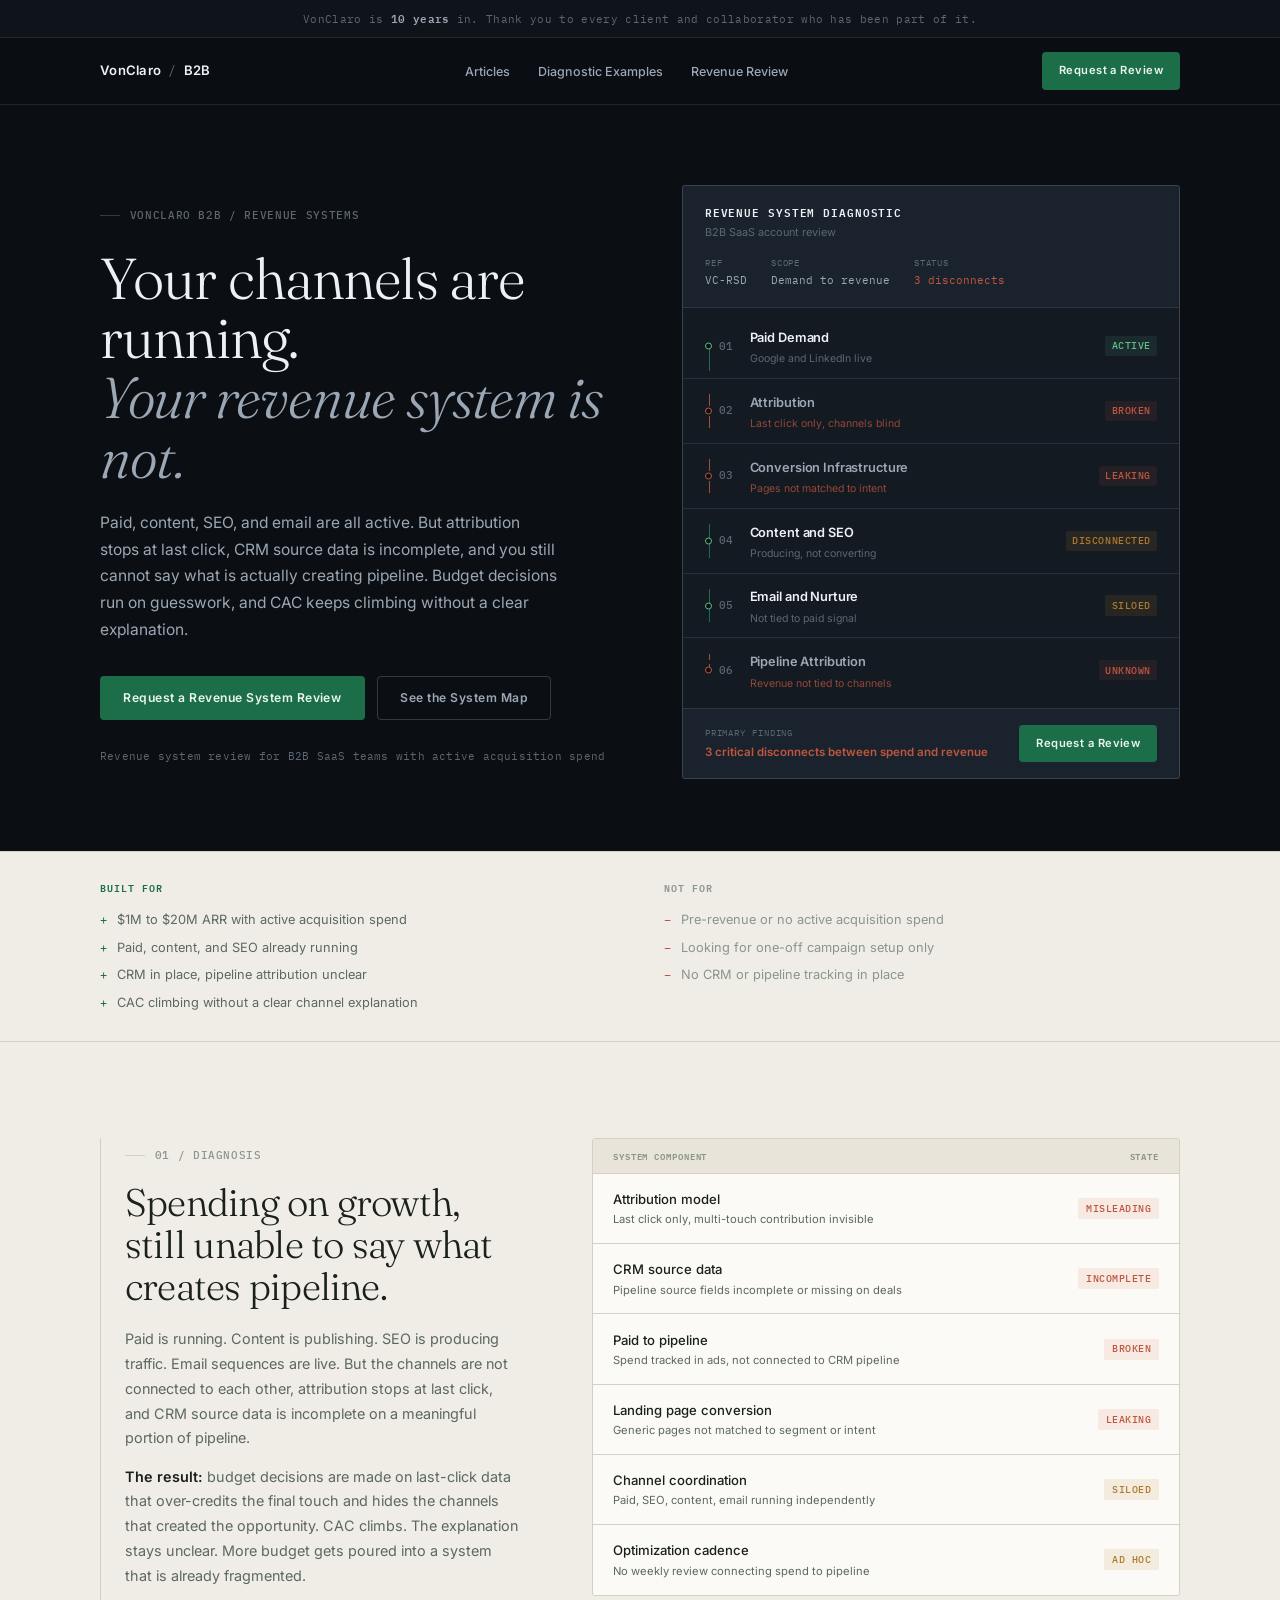
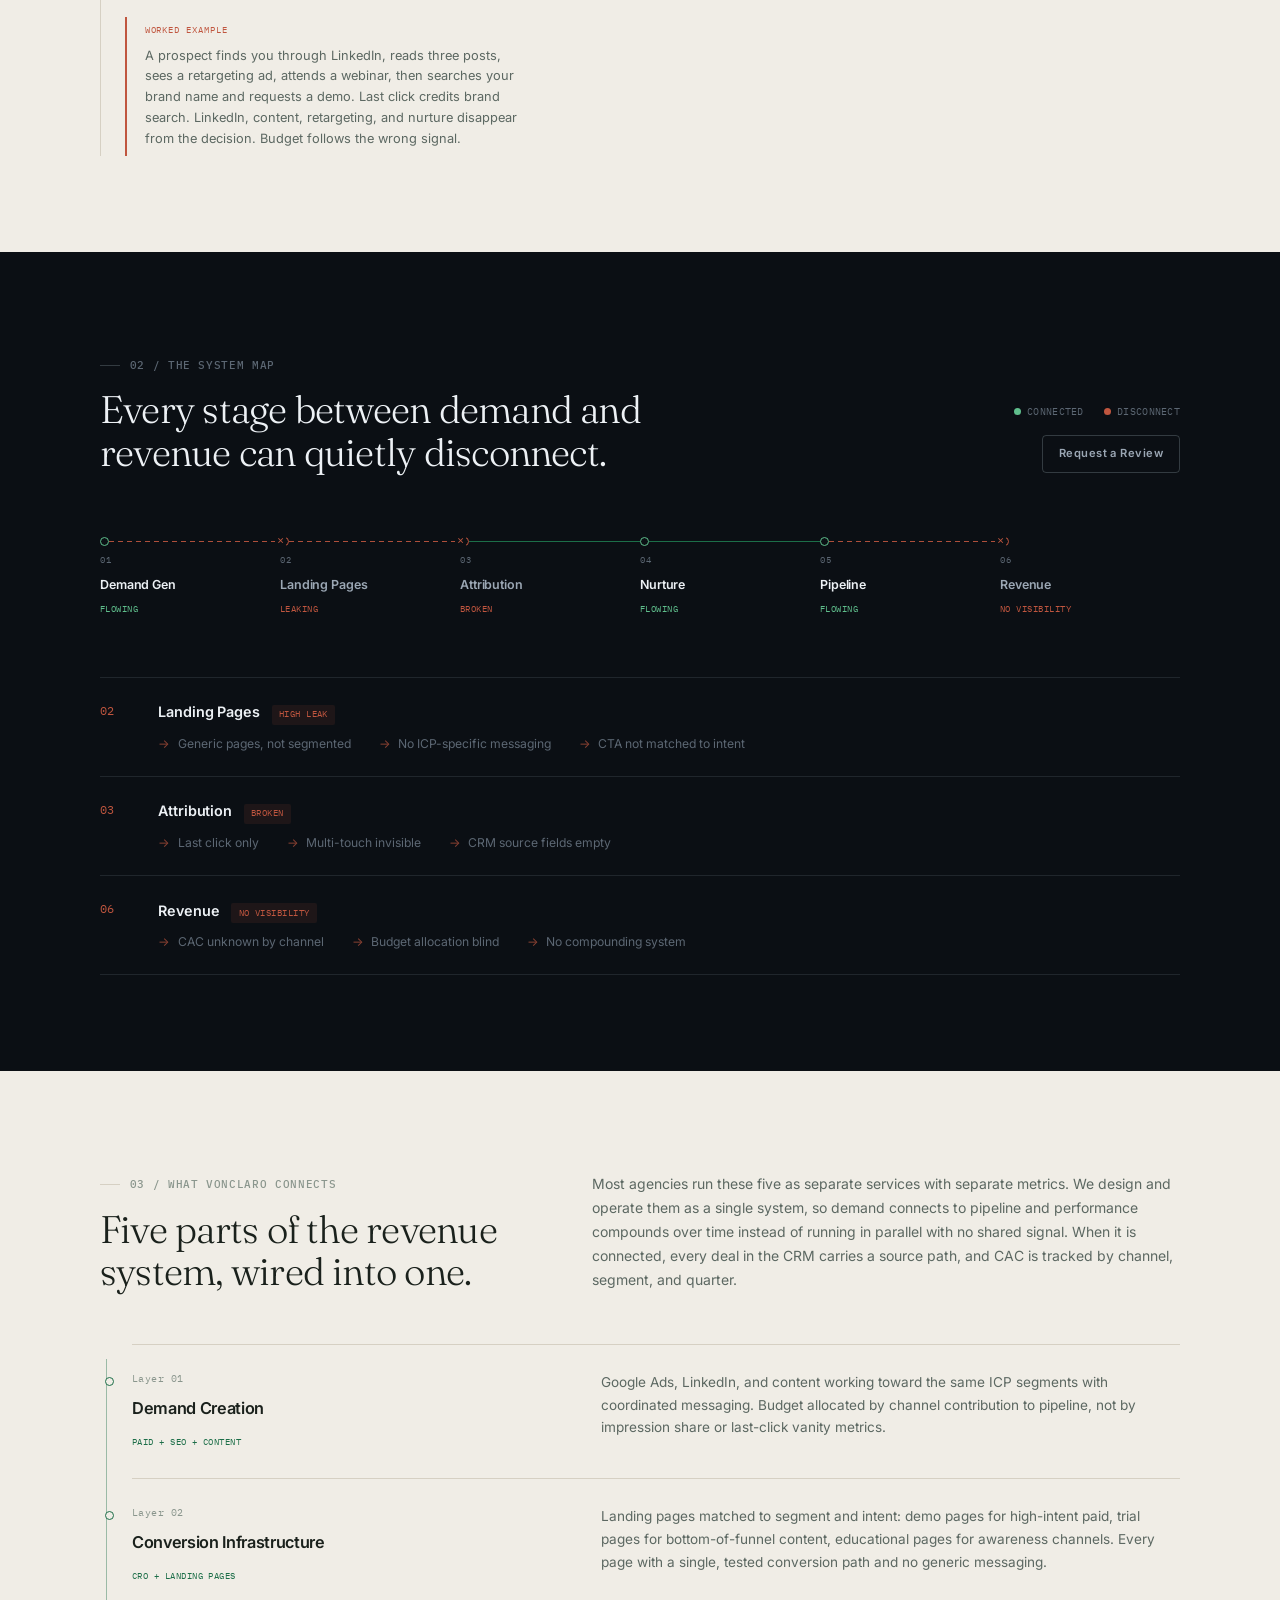
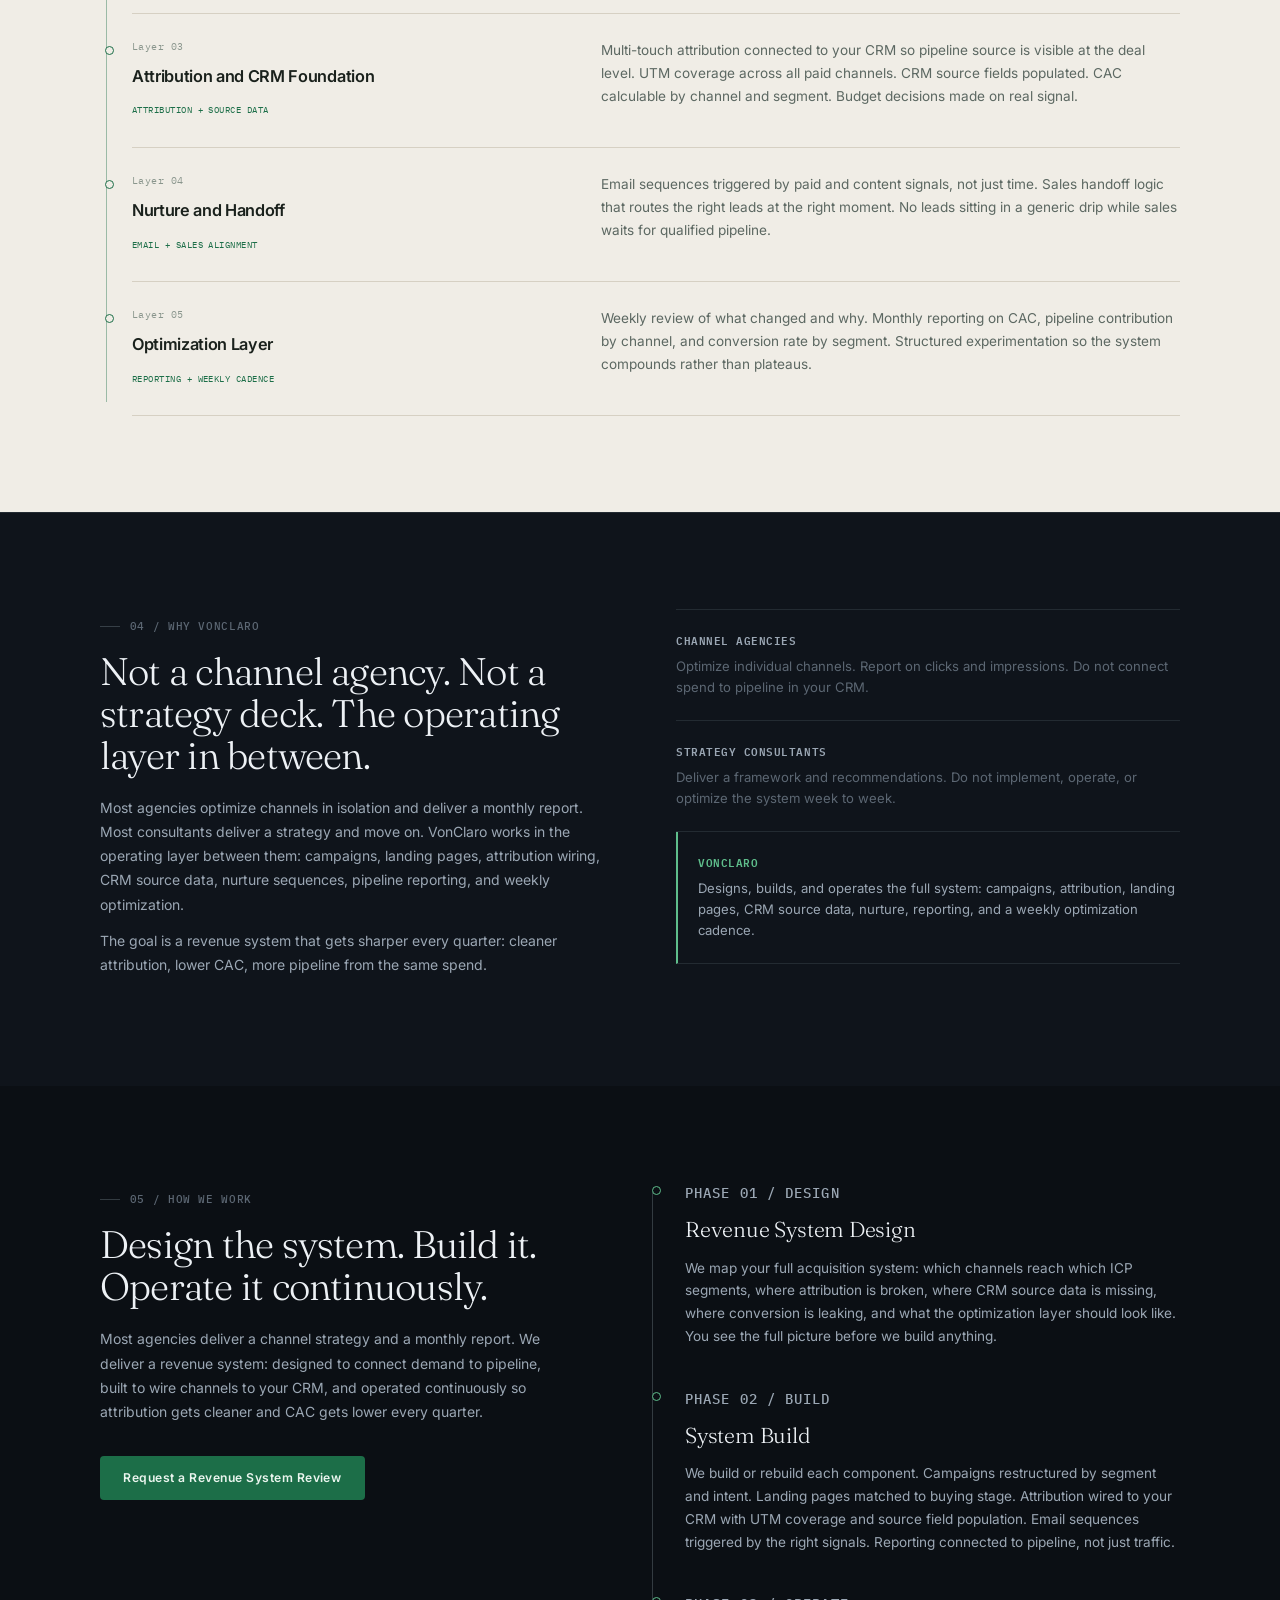
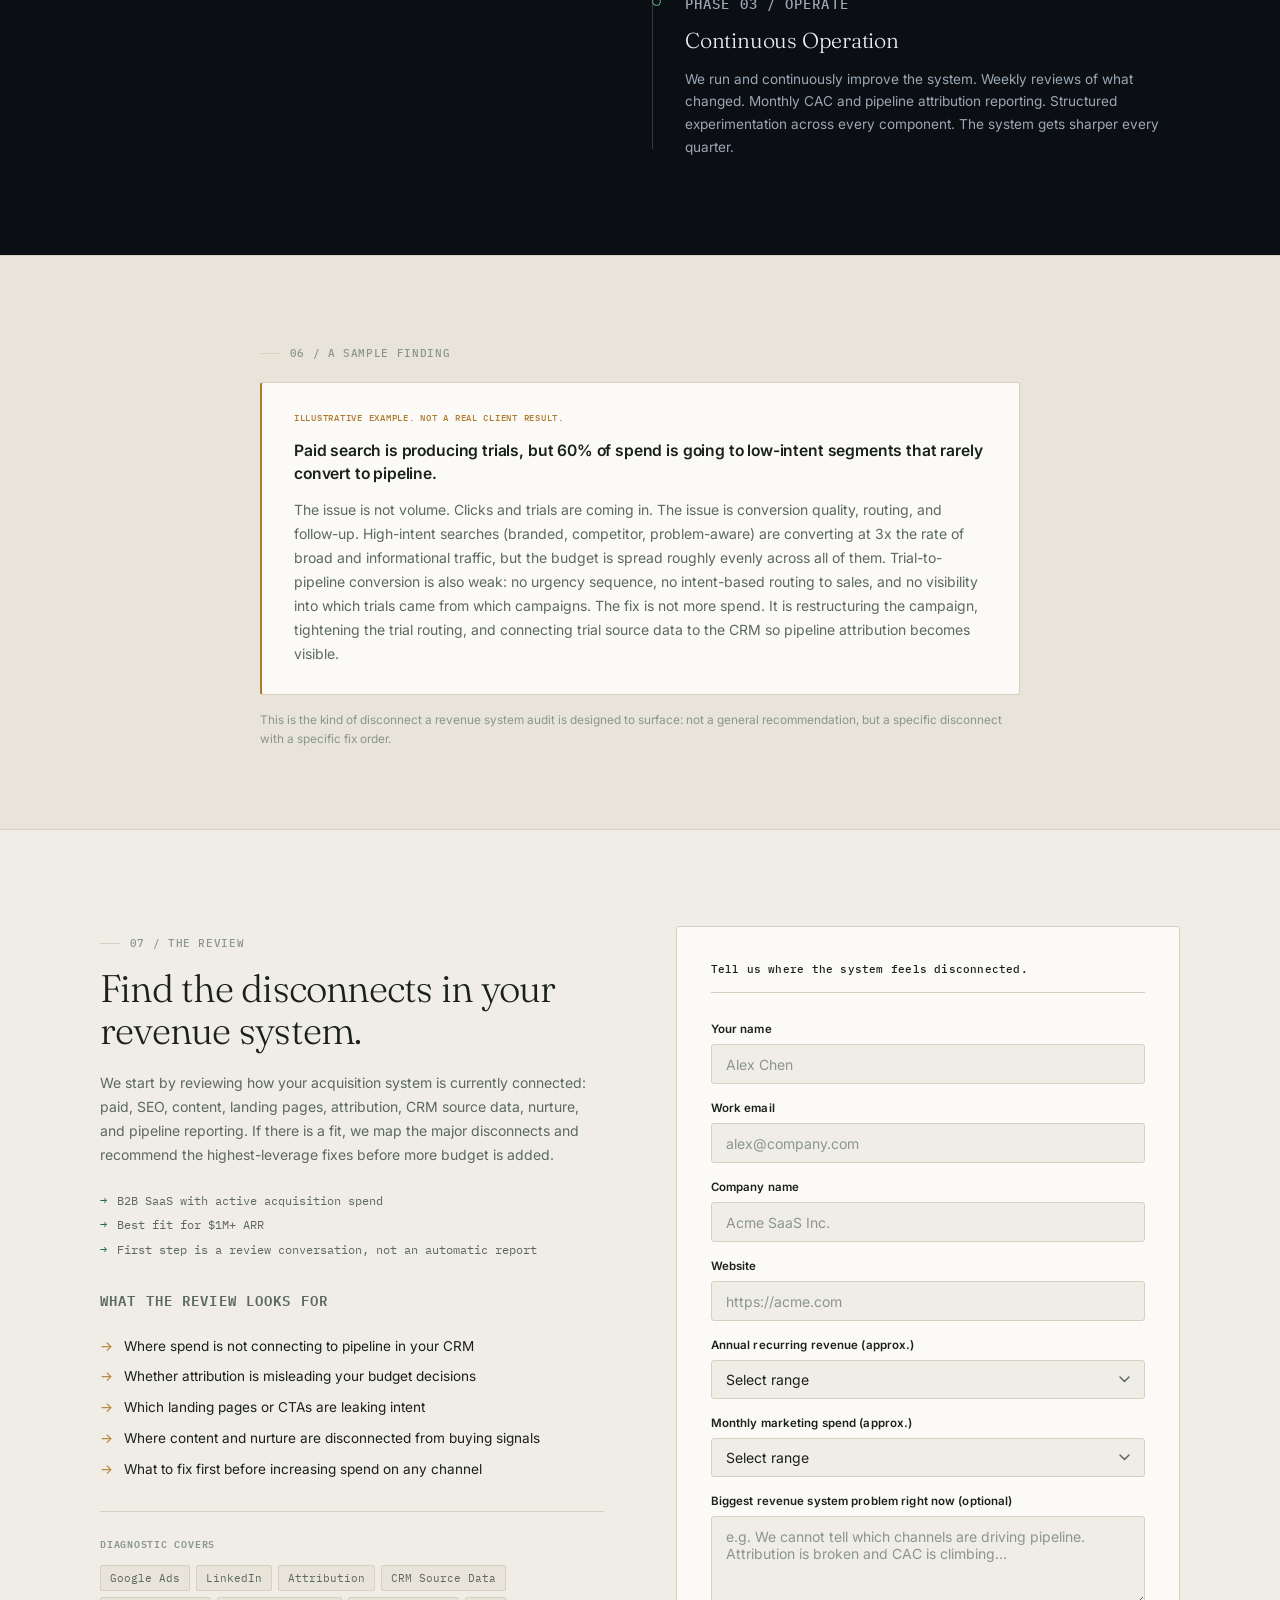
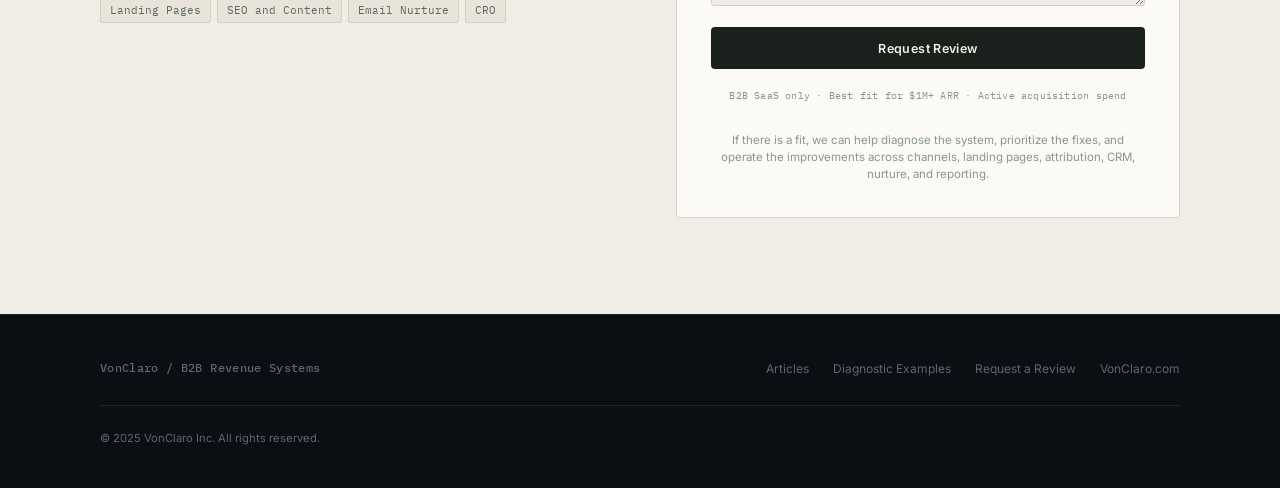
==== commit 8c6eb87a: "Messaging: reframe offer as revenue system review, remove 2-day fulfillment promise" ====
--- a/index.html
+++ b/index.html
@@ -18,9 +18,9 @@
       <ul class="nav__links">
         <li><a href="/articles/">Articles</a></li>
         <li><a href="/case-studies/">Diagnostic Examples</a></li>
-        <li><a href="#audit">Diagnostic</a></li>
+        <li><a href="#audit">Revenue Review</a></li>
       </ul>
-      <a href="#audit" class="btn btn--primary btn--sm">Get My Revenue Diagnostic</a>
+      <a href="#audit" class="btn btn--primary btn--sm">Request a Review</a>
     </div>
   </div>
 </nav>
@@ -34,10 +34,10 @@
         <h1 class="hero__h1">Your channels are running.<br><em>Your revenue system is not.</em></h1>
         <p class="hero__sub">Paid, content, SEO, and email are all active. But attribution stops at last click, CRM source data is incomplete, and you still cannot say what is actually creating pipeline. Budget decisions run on guesswork, and CAC keeps climbing without a clear explanation.</p>
         <div class="hero__actions">
-          <a href="#audit" class="btn btn--primary">Get My Revenue Diagnostic</a>
+          <a href="#audit" class="btn btn--primary">Request a Revenue System Review</a>
           <a href="#sysmap" class="btn btn--ghost">See the System Map</a>
         </div>
-        <p class="hero__trust">Written diagnostic within 2 business days &middot; B2B SaaS only</p>
+        <p class="hero__trust">Revenue system review for B2B SaaS teams with active acquisition spend</p>
       </div>
 
       <!-- Annotated revenue audit artifact -->
@@ -90,7 +90,7 @@
             <span class="audit-doc__finding-label">Primary finding</span>
             <span class="audit-doc__finding-val">3 critical disconnects between spend and revenue</span>
           </div>
-          <a href="#audit" class="btn btn--primary btn--sm">Get Mine</a>
+          <a href="#audit" class="btn btn--primary btn--sm">Request a Review</a>
         </div>
       </aside>
     </div>
@@ -180,7 +180,7 @@
           <span class="legend-item"><span class="legend-dot legend-dot--ok"></span>Connected</span>
           <span class="legend-item"><span class="legend-dot legend-dot--leak"></span>Disconnect</span>
         </div>
-        <a href="#audit" class="btn btn--ghost btn--sm">Get My Revenue Diagnostic</a>
+        <a href="#audit" class="btn btn--ghost btn--sm">Request a Review</a>
       </div>
     </div>
 
@@ -352,7 +352,7 @@
         <span class="sec-mark sec-mark--dark">05 / How We Work</span>
         <h2>Design the system. Build it. Operate it continuously.</h2>
         <p>Most agencies deliver a channel strategy and a monthly report. We deliver a revenue system: designed to connect demand to pipeline, built to wire channels to your CRM, and operated continuously so attribution gets cleaner and CAC gets lower every quarter.</p>
-        <a href="#audit" class="btn btn--primary">Get My Revenue Diagnostic</a>
+        <a href="#audit" class="btn btn--primary">Request a Revenue System Review</a>
       </div>
       <div class="process__timeline">
         <div class="phase">
@@ -385,7 +385,7 @@
         <p class="sample__claim">Paid search is producing trials, but 60% of spend is going to low-intent segments that rarely convert to pipeline.</p>
         <p class="sample__body">The issue is not volume. Clicks and trials are coming in. The issue is conversion quality, routing, and follow-up. High-intent searches (branded, competitor, problem-aware) are converting at 3x the rate of broad and informational traffic, but the budget is spread roughly evenly across all of them. Trial-to-pipeline conversion is also weak: no urgency sequence, no intent-based routing to sales, and no visibility into which trials came from which campaigns. The fix is not more spend. It is restructuring the campaign, tightening the trial routing, and connecting trial source data to the CRM so pipeline attribution becomes visible.</p>
       </div>
-      <p class="sample__foot">This is the kind of finding the written diagnostic surfaces: not a general recommendation, but a specific disconnect with a specific fix order.</p>
+      <p class="sample__foot">This is the kind of disconnect a revenue system audit is designed to surface: not a general recommendation, but a specific disconnect with a specific fix order.</p>
     </div>
   </div>
 </section>
@@ -395,15 +395,15 @@
   <div class="container">
     <div class="audit__inner">
       <div class="audit__copy">
-        <span class="sec-mark sec-mark--light">07 / The Diagnostic</span>
-        <h2>Get a written diagnostic of your revenue system.</h2>
-        <p>We review your full acquisition stack and deliver a written diagnostic within 2 business days. Not a sales call. A written document identifying every disconnect and a prioritized list of what to fix before adding more spend.</p>
+        <span class="sec-mark sec-mark--light">07 / The Review</span>
+        <h2>Find the disconnects in your revenue system.</h2>
+        <p>We start by reviewing how your acquisition system is currently connected: paid, SEO, content, landing pages, attribution, CRM source data, nurture, and pipeline reporting. If there is a fit, we map the major disconnects and recommend the highest-leverage fixes before more budget is added.</p>
         <ul class="audit__terms">
-          <li>Written diagnostic delivered within 2 business days</li>
-          <li>B2B SaaS only</li>
-          <li>For companies with active acquisition spend</li>
+          <li>B2B SaaS with active acquisition spend</li>
+          <li>Best fit for $1M+ ARR</li>
+          <li>First step is a review conversation, not an automatic report</li>
         </ul>
-        <p class="audit__deliver-label">What you get</p>
+        <p class="audit__deliver-label">What the review looks for</p>
         <ul class="audit__list">
           <li>Where spend is not connecting to pipeline in your CRM</li>
           <li>Whether attribution is misleading your budget decisions</li>
@@ -428,7 +428,7 @@
       <div>
         <form class="audit-form" name="b2b-revenue-audit" method="POST" data-netlify="true" action="/thank-you.html">
           <input type="hidden" name="form-name" value="b2b-revenue-audit" />
-          <p class="audit-form__lead">Written diagnostic delivered within 2 business days.</p>
+          <p class="audit-form__lead">Tell us where the system feels disconnected.</p>
           <div class="form-group">
             <label for="name">Your name</label>
             <input type="text" id="name" name="name" placeholder="Alex Chen" required />
@@ -469,9 +469,9 @@
             <label for="problem">Biggest revenue system problem right now (optional)</label>
             <textarea id="problem" name="problem" placeholder="e.g. We cannot tell which channels are driving pipeline. Attribution is broken and CAC is climbing..."></textarea>
           </div>
-          <button type="submit" class="form-submit-btn">Request My Written Diagnostic</button>
-          <p class="form-note">2 business days &middot; B2B SaaS only &middot; $1M+ ARR</p>
-          <p class="form-fine">If the diagnostic shows a fit, we can help design, build, and operate the fixes. If not, you still leave with a prioritized repair list.</p>
+          <button type="submit" class="form-submit-btn">Request Review</button>
+          <p class="form-note">B2B SaaS only &middot; Best fit for $1M+ ARR &middot; Active acquisition spend</p>
+          <p class="form-fine">If there is a fit, we can help diagnose the system, prioritize the fixes, and operate the improvements across channels, landing pages, attribution, CRM, nurture, and reporting.</p>
         </form>
       </div>
     </div>
@@ -485,7 +485,7 @@
       <ul class="footer__links">
         <li><a href="/articles/">Articles</a></li>
         <li><a href="/case-studies/">Diagnostic Examples</a></li>
-        <li><a href="/#audit">Get My Revenue Diagnostic</a></li>
+        <li><a href="/#audit">Request a Review</a></li>
         <li><a href="https://vonclaro.com">VonClaro.com</a></li>
       </ul>
     </div>
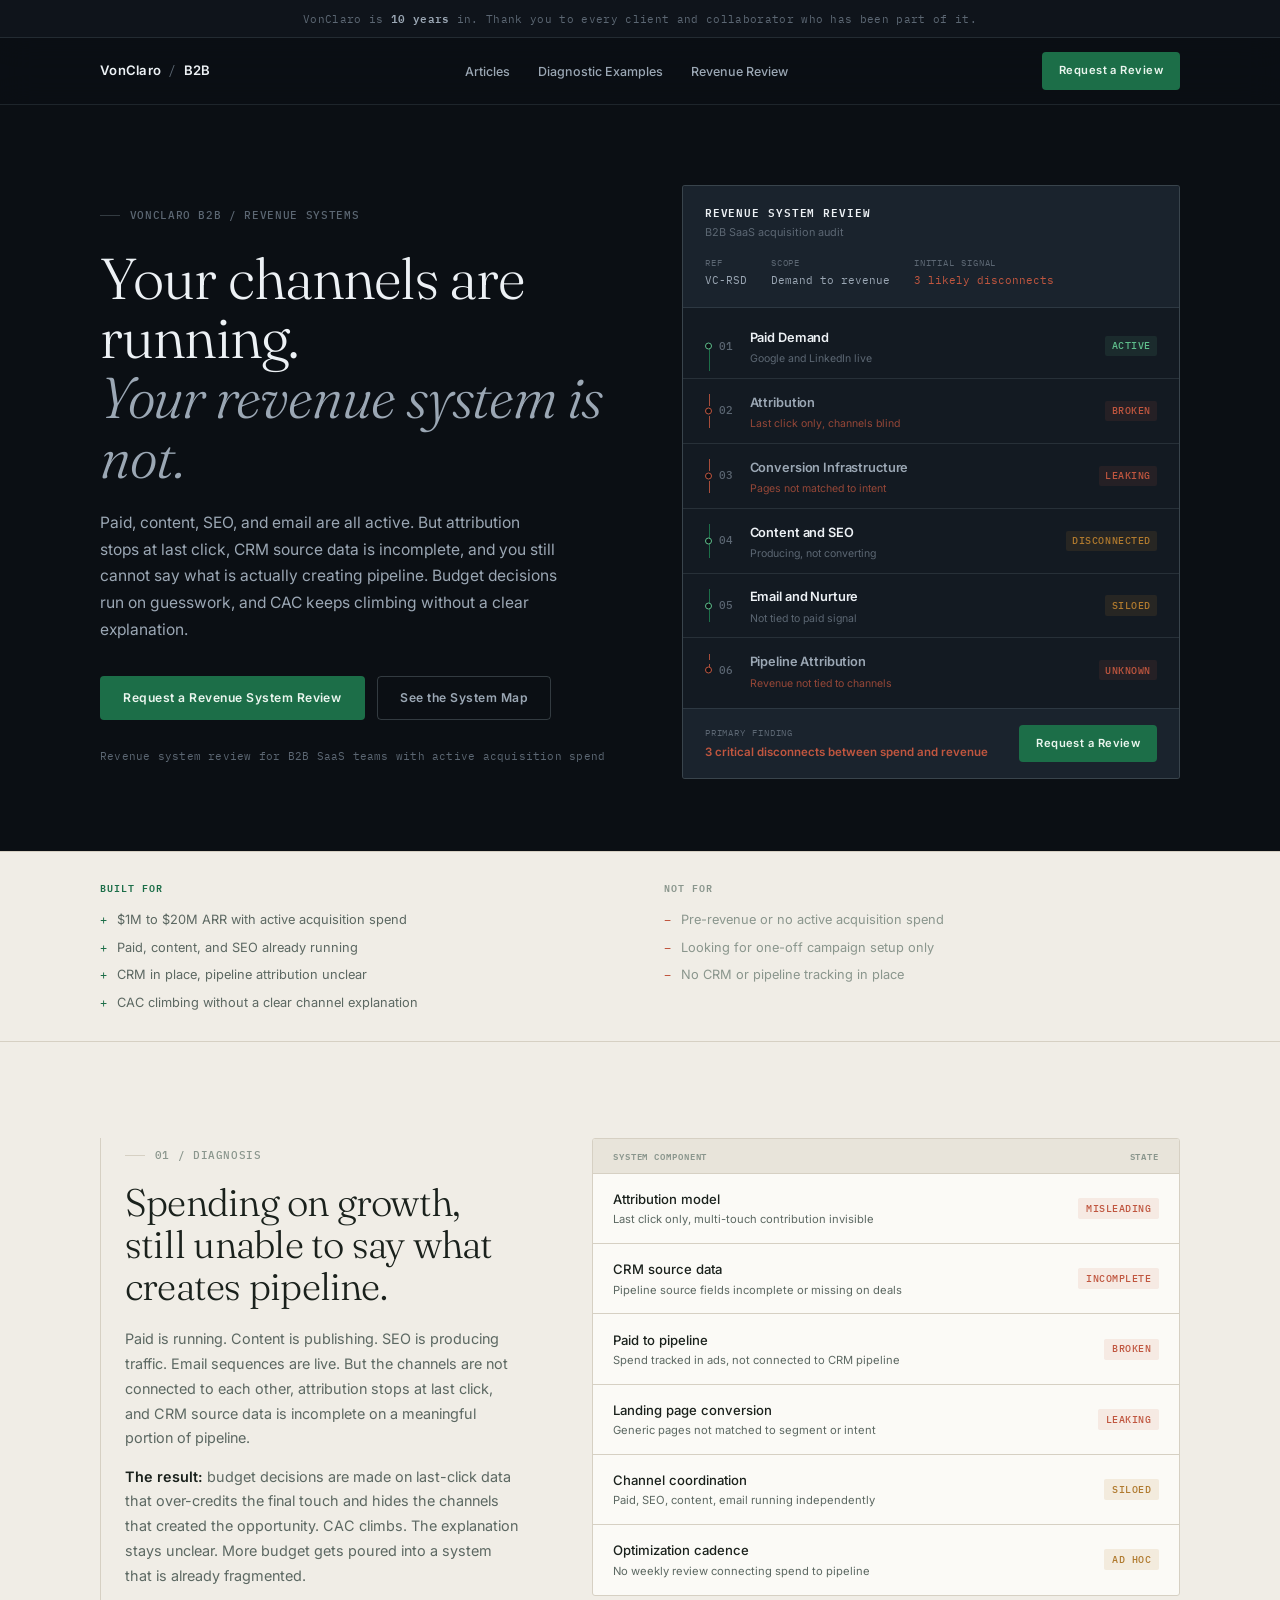
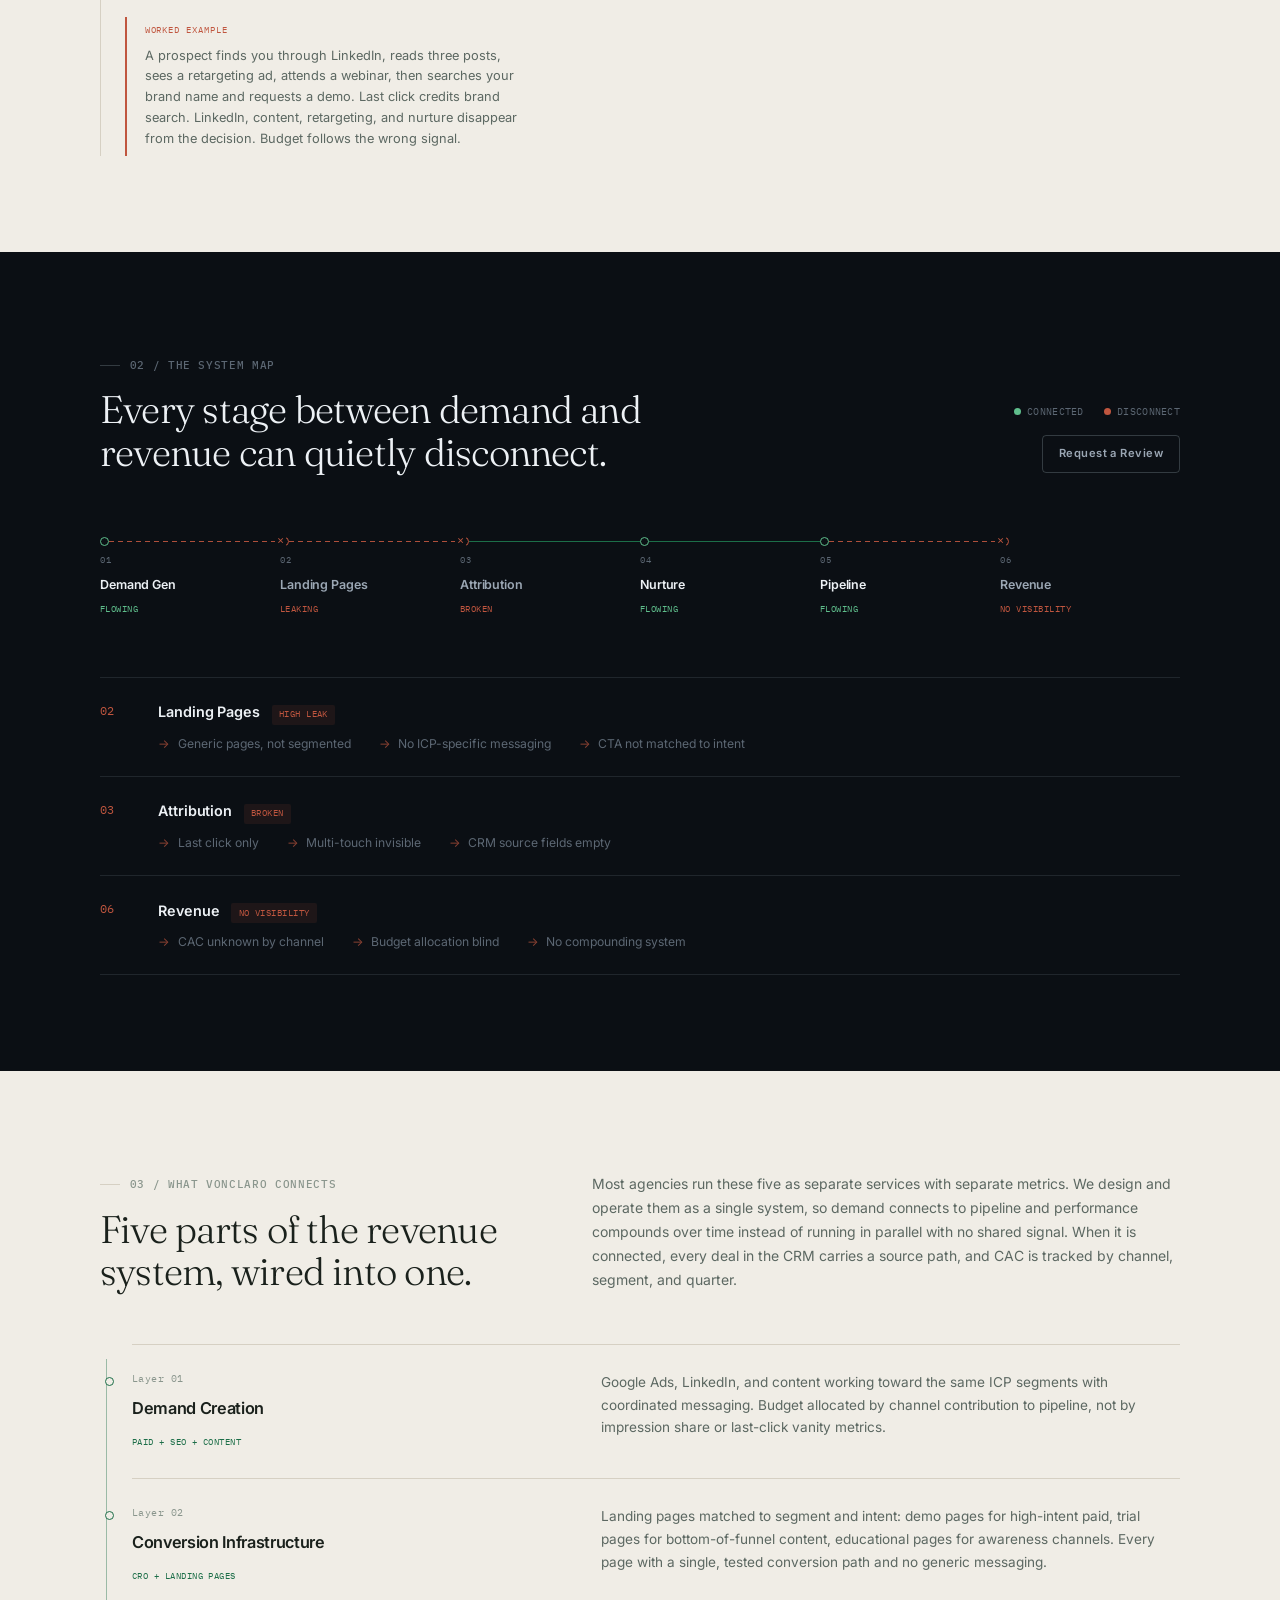
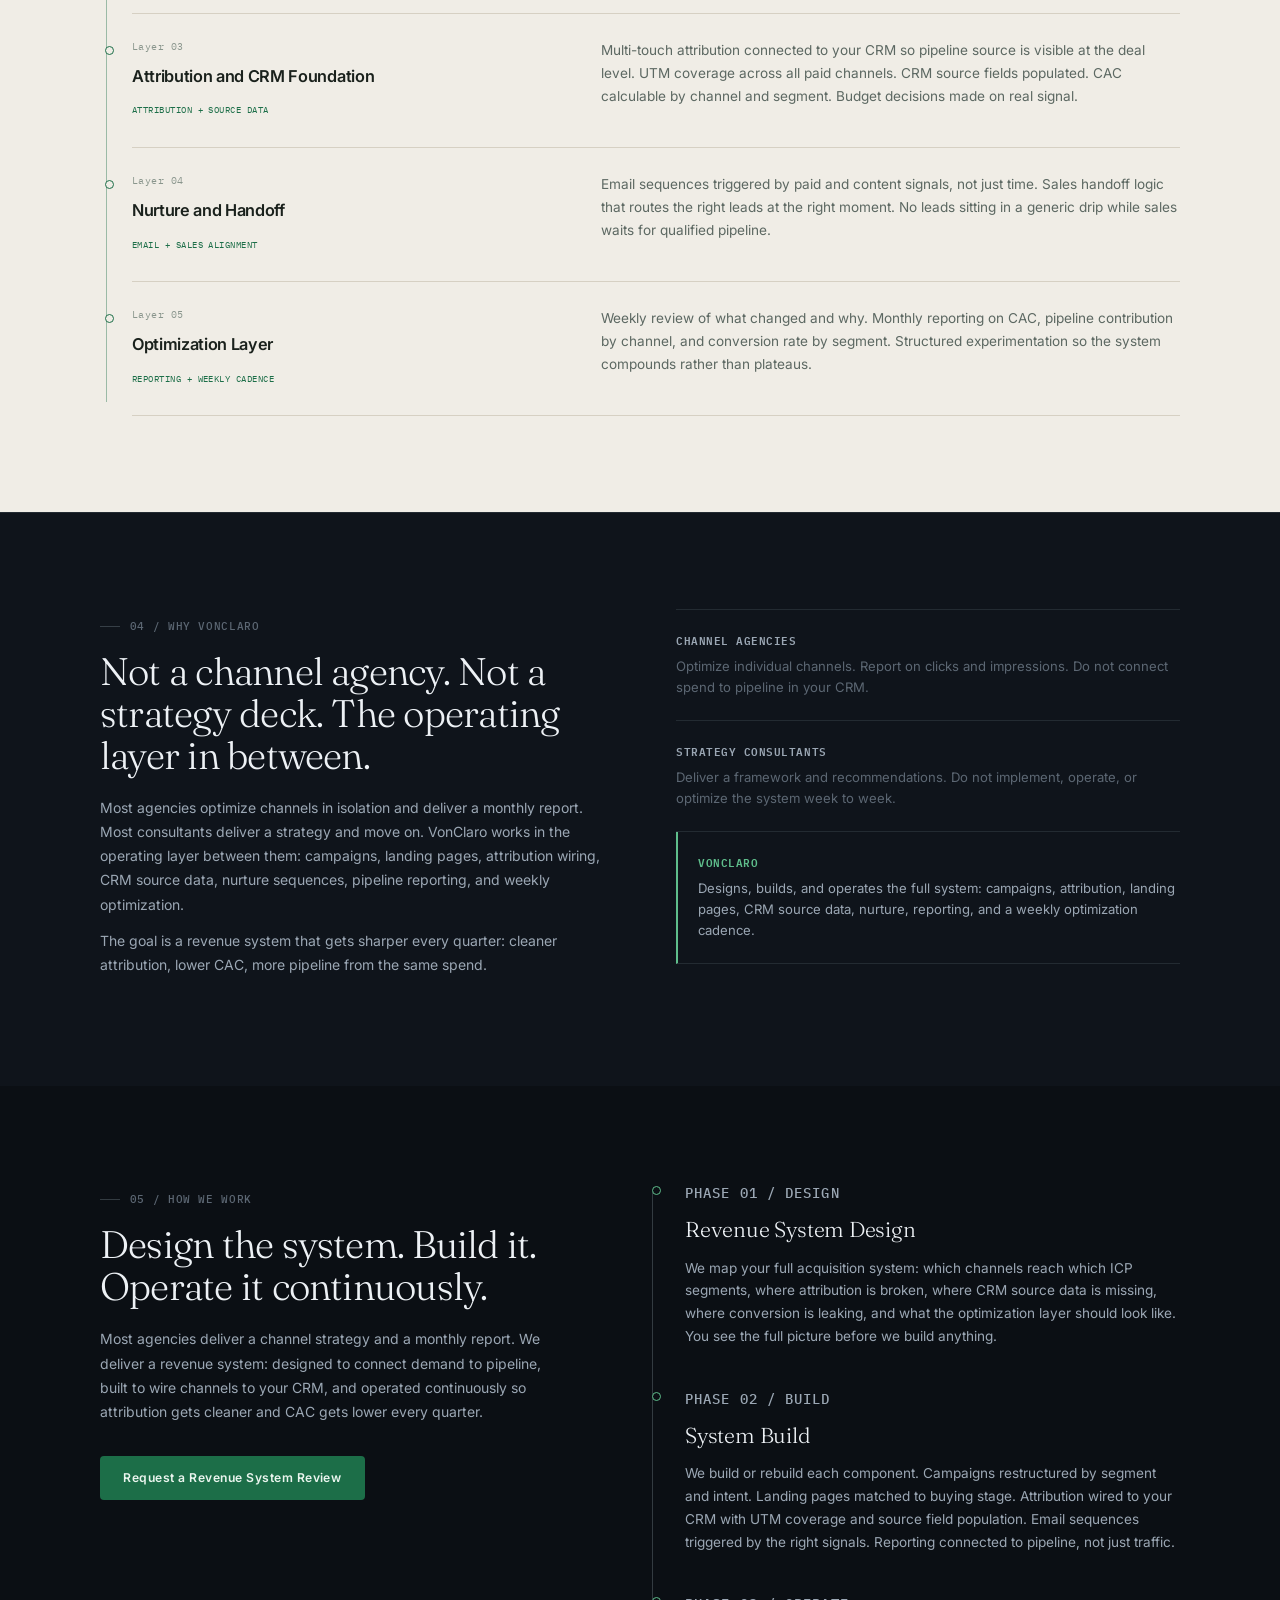
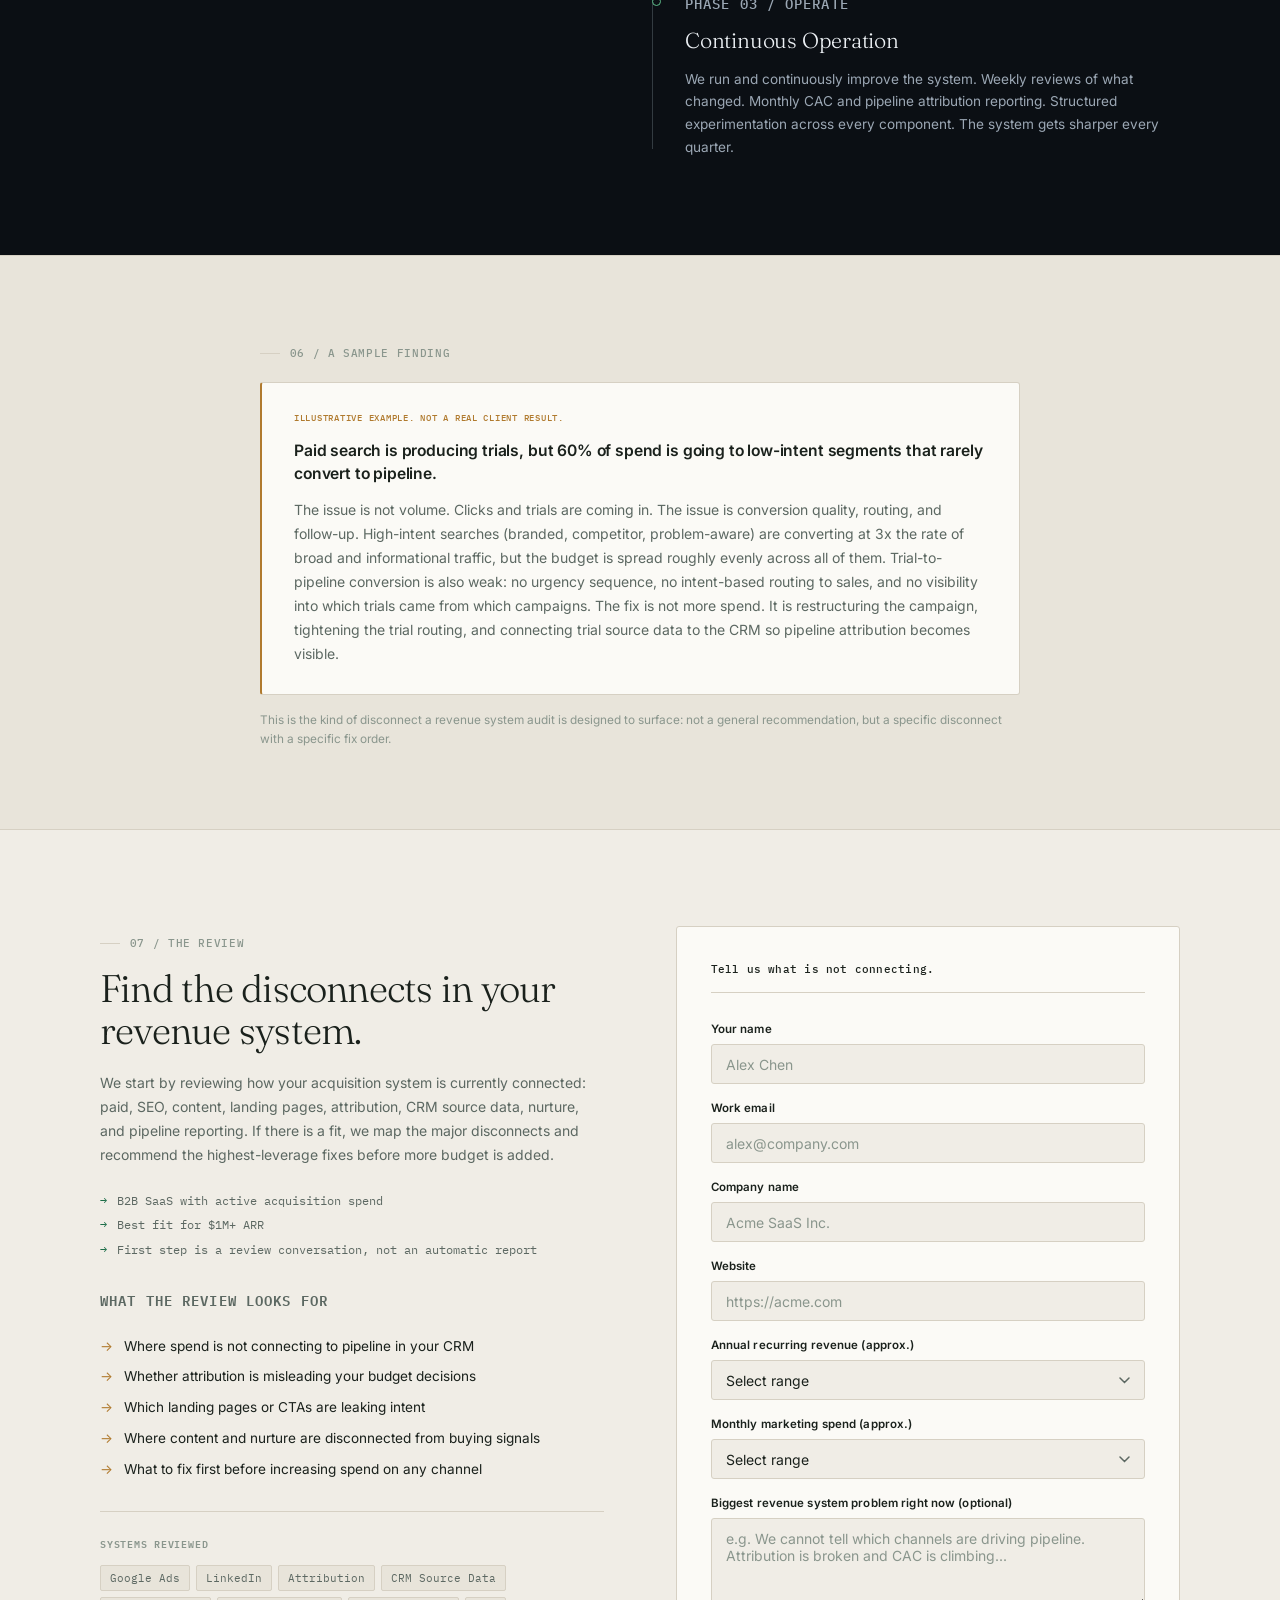
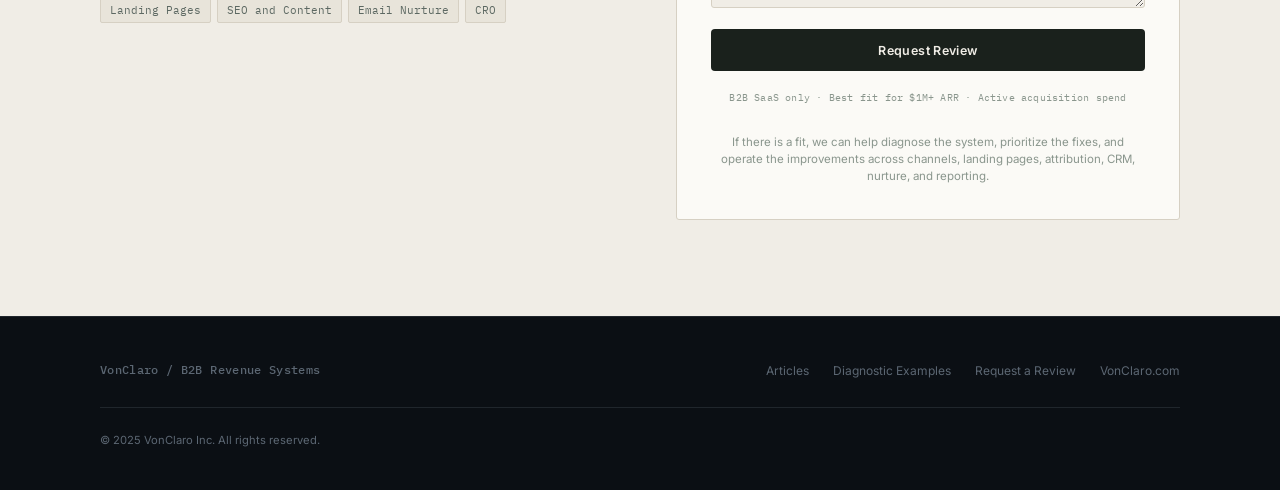
==== commit 17aa578c: "Copy polish: sharpen hero artifact labels and review framing" ====
--- a/index.html
+++ b/index.html
@@ -44,13 +44,13 @@
       <aside class="audit-doc" aria-label="Revenue system diagnostic example">
         <div class="audit-doc__head">
           <div class="audit-doc__title">
-            <span class="audit-doc__kicker">Revenue System Diagnostic</span>
-            <span class="audit-doc__scope">B2B SaaS account review</span>
+            <span class="audit-doc__kicker">Revenue System Review</span>
+            <span class="audit-doc__scope">B2B SaaS acquisition audit</span>
           </div>
           <dl class="audit-doc__meta">
             <div><dt>Ref</dt><dd>VC-RSD</dd></div>
             <div><dt>Scope</dt><dd>Demand to revenue</dd></div>
-            <div><dt>Status</dt><dd class="is-leak">3 disconnects</dd></div>
+            <div><dt>Initial signal</dt><dd class="is-leak">3 likely disconnects</dd></div>
           </dl>
         </div>
         <ol class="ledger">
@@ -412,7 +412,7 @@
           <li>What to fix first before increasing spend on any channel</li>
         </ul>
         <div class="audit__coverage">
-          <p class="audit__coverage-label">Diagnostic covers</p>
+          <p class="audit__coverage-label">Systems reviewed</p>
           <div class="audit__chips">
             <span class="chip">Google Ads</span>
             <span class="chip">LinkedIn</span>
@@ -428,7 +428,7 @@
       <div>
         <form class="audit-form" name="b2b-revenue-audit" method="POST" data-netlify="true" action="/thank-you.html">
           <input type="hidden" name="form-name" value="b2b-revenue-audit" />
-          <p class="audit-form__lead">Tell us where the system feels disconnected.</p>
+          <p class="audit-form__lead">Tell us what is not connecting.</p>
           <div class="form-group">
             <label for="name">Your name</label>
             <input type="text" id="name" name="name" placeholder="Alex Chen" required />
